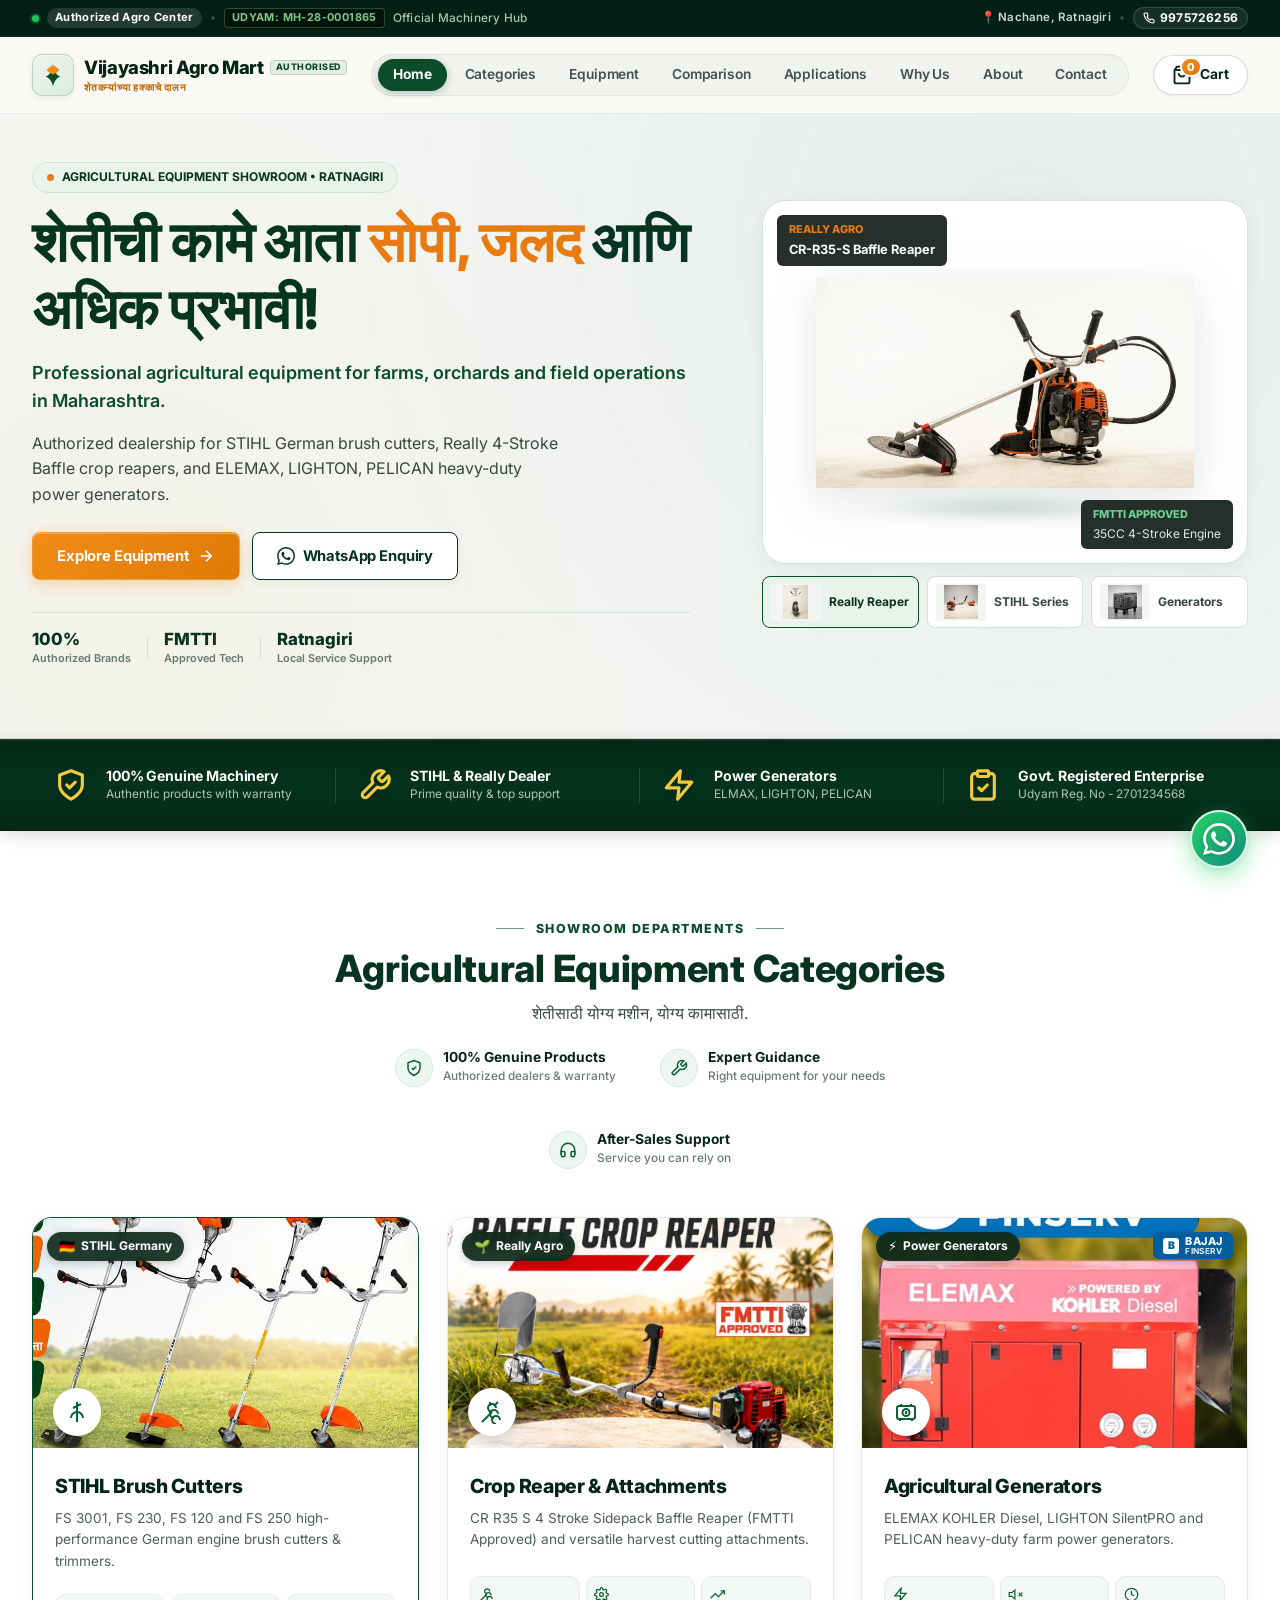
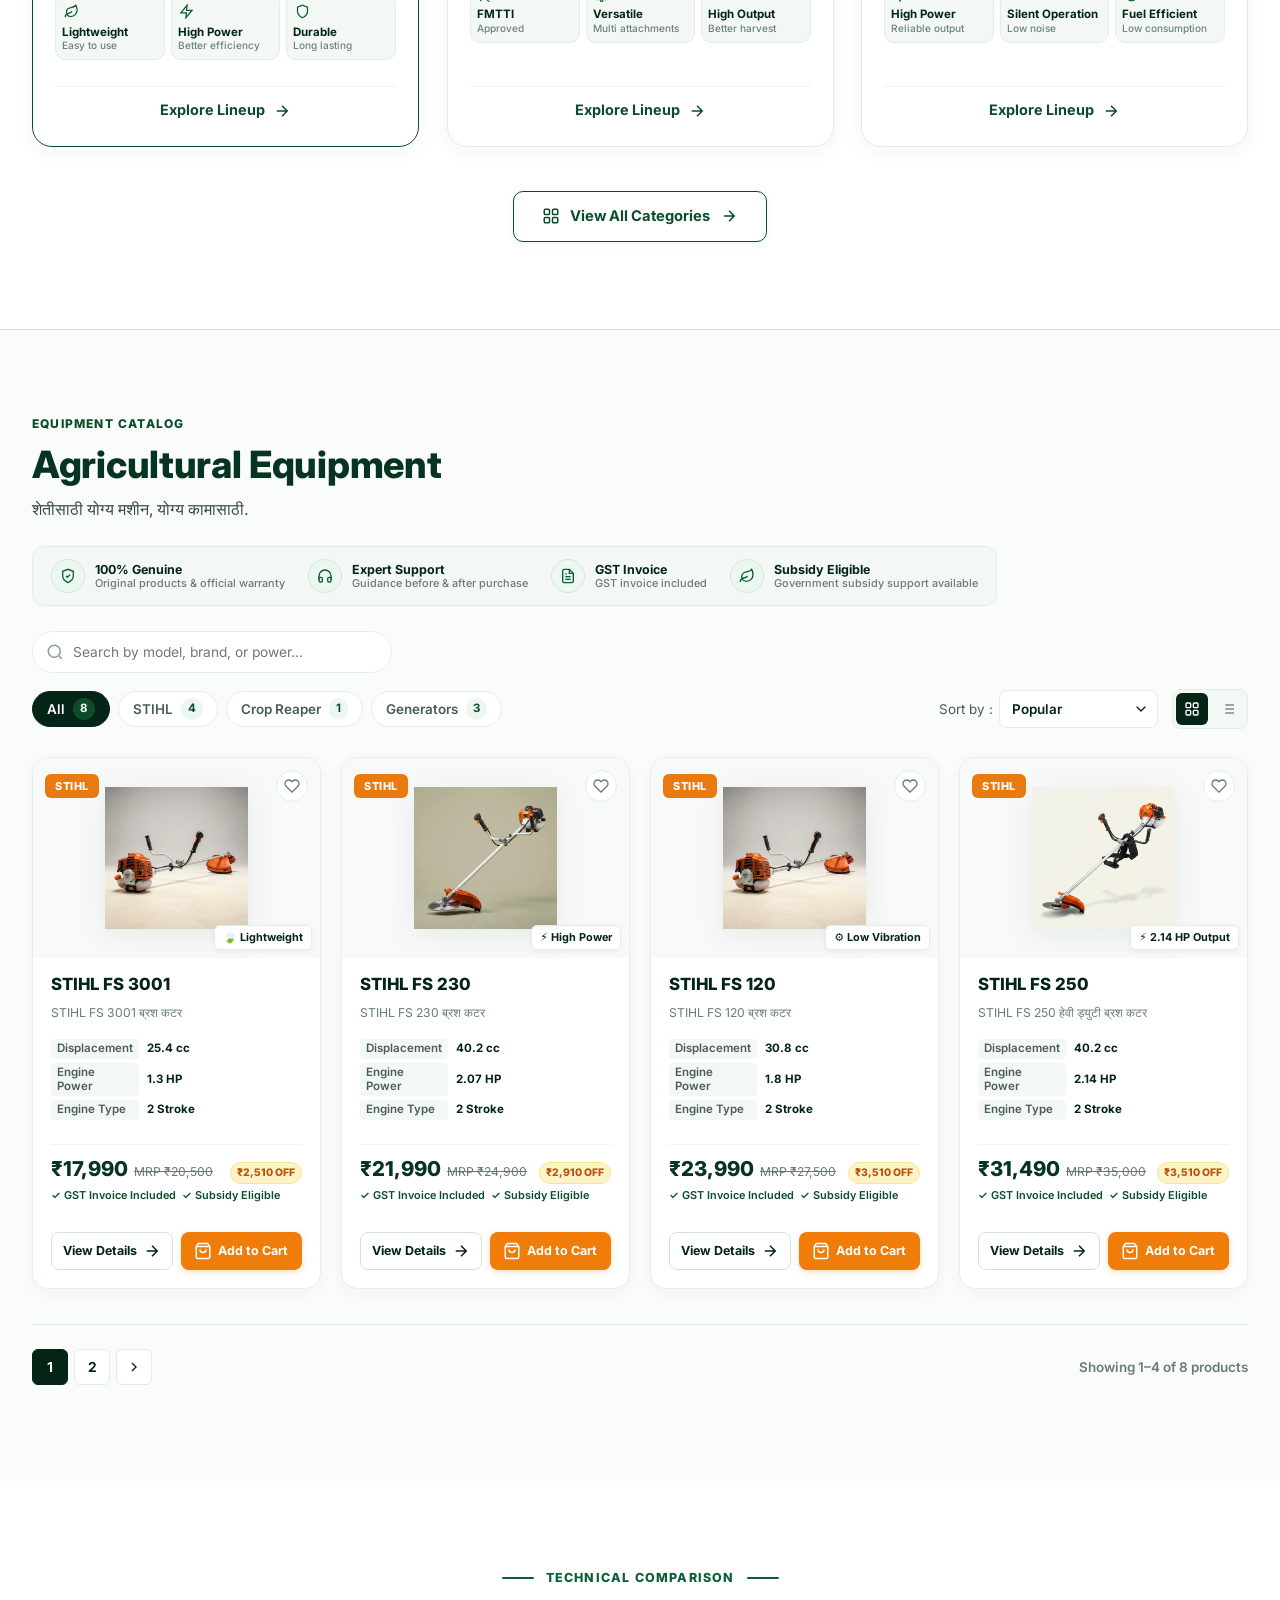
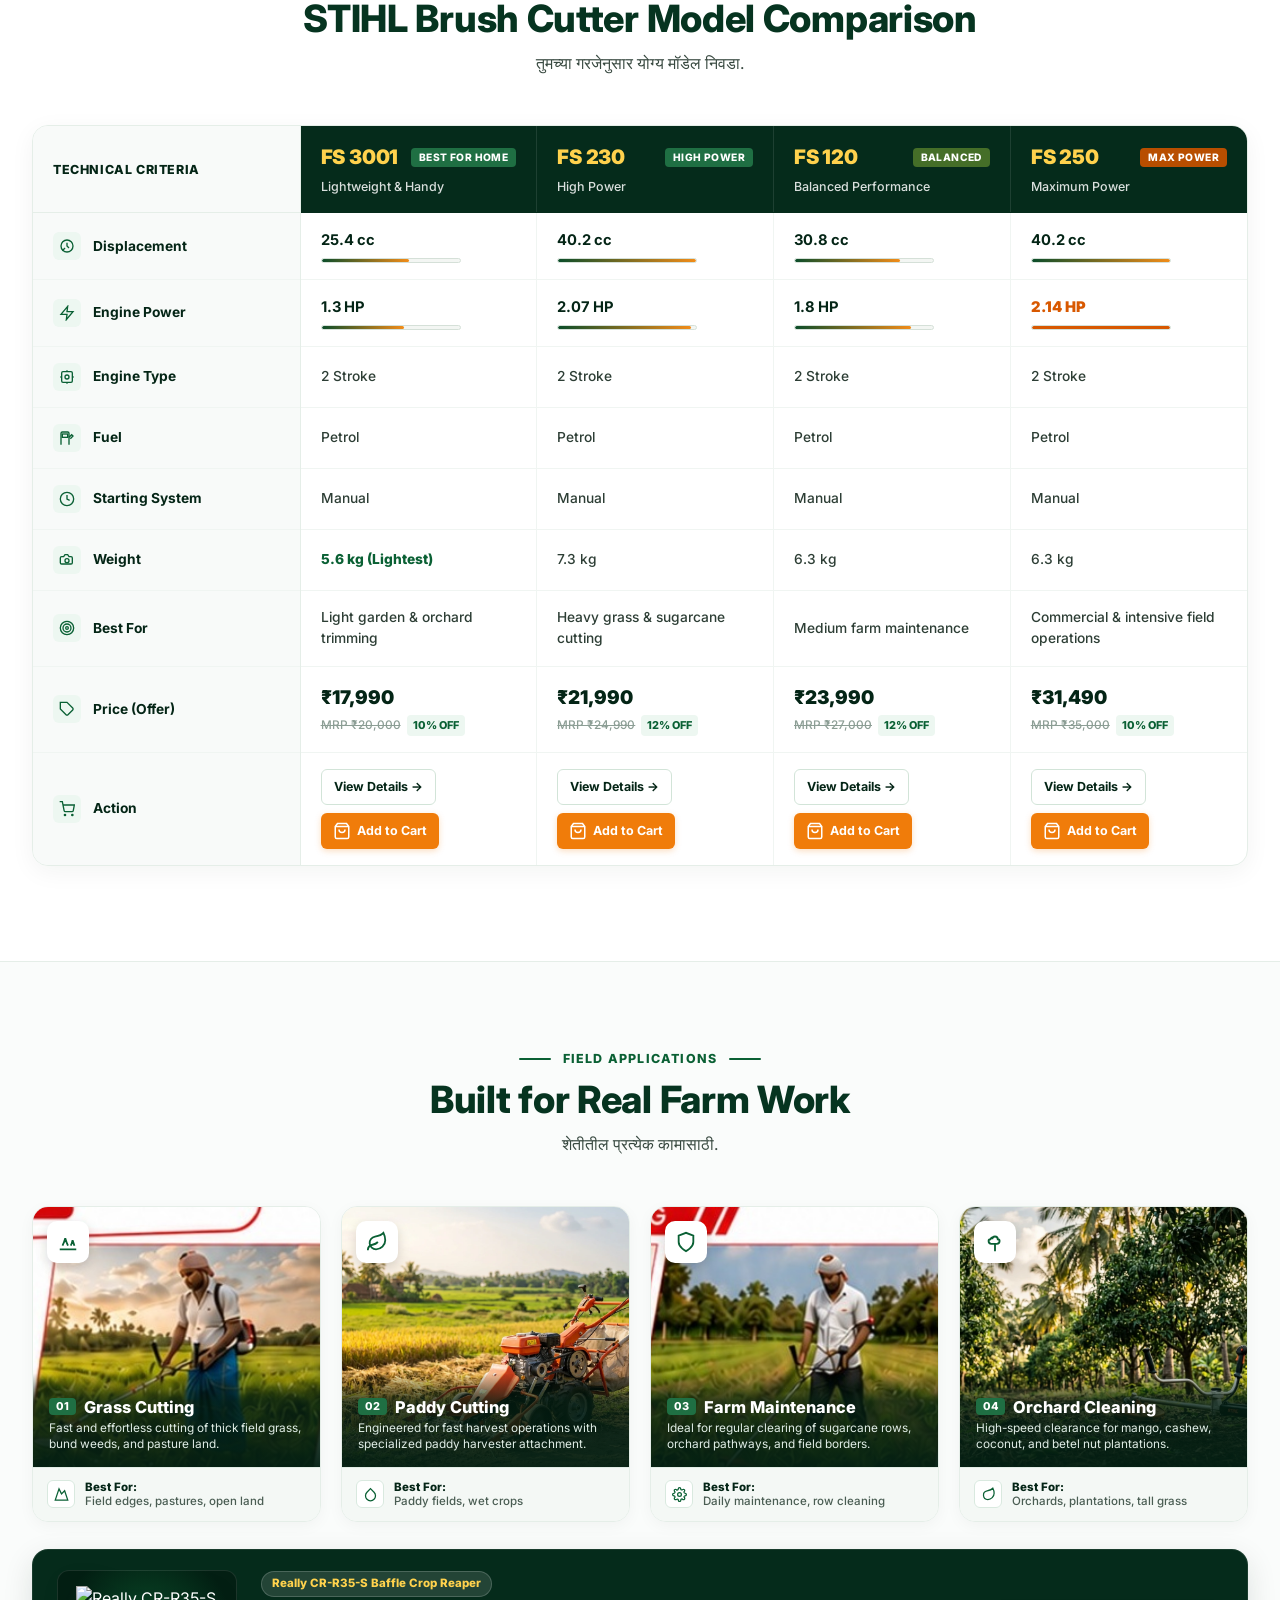
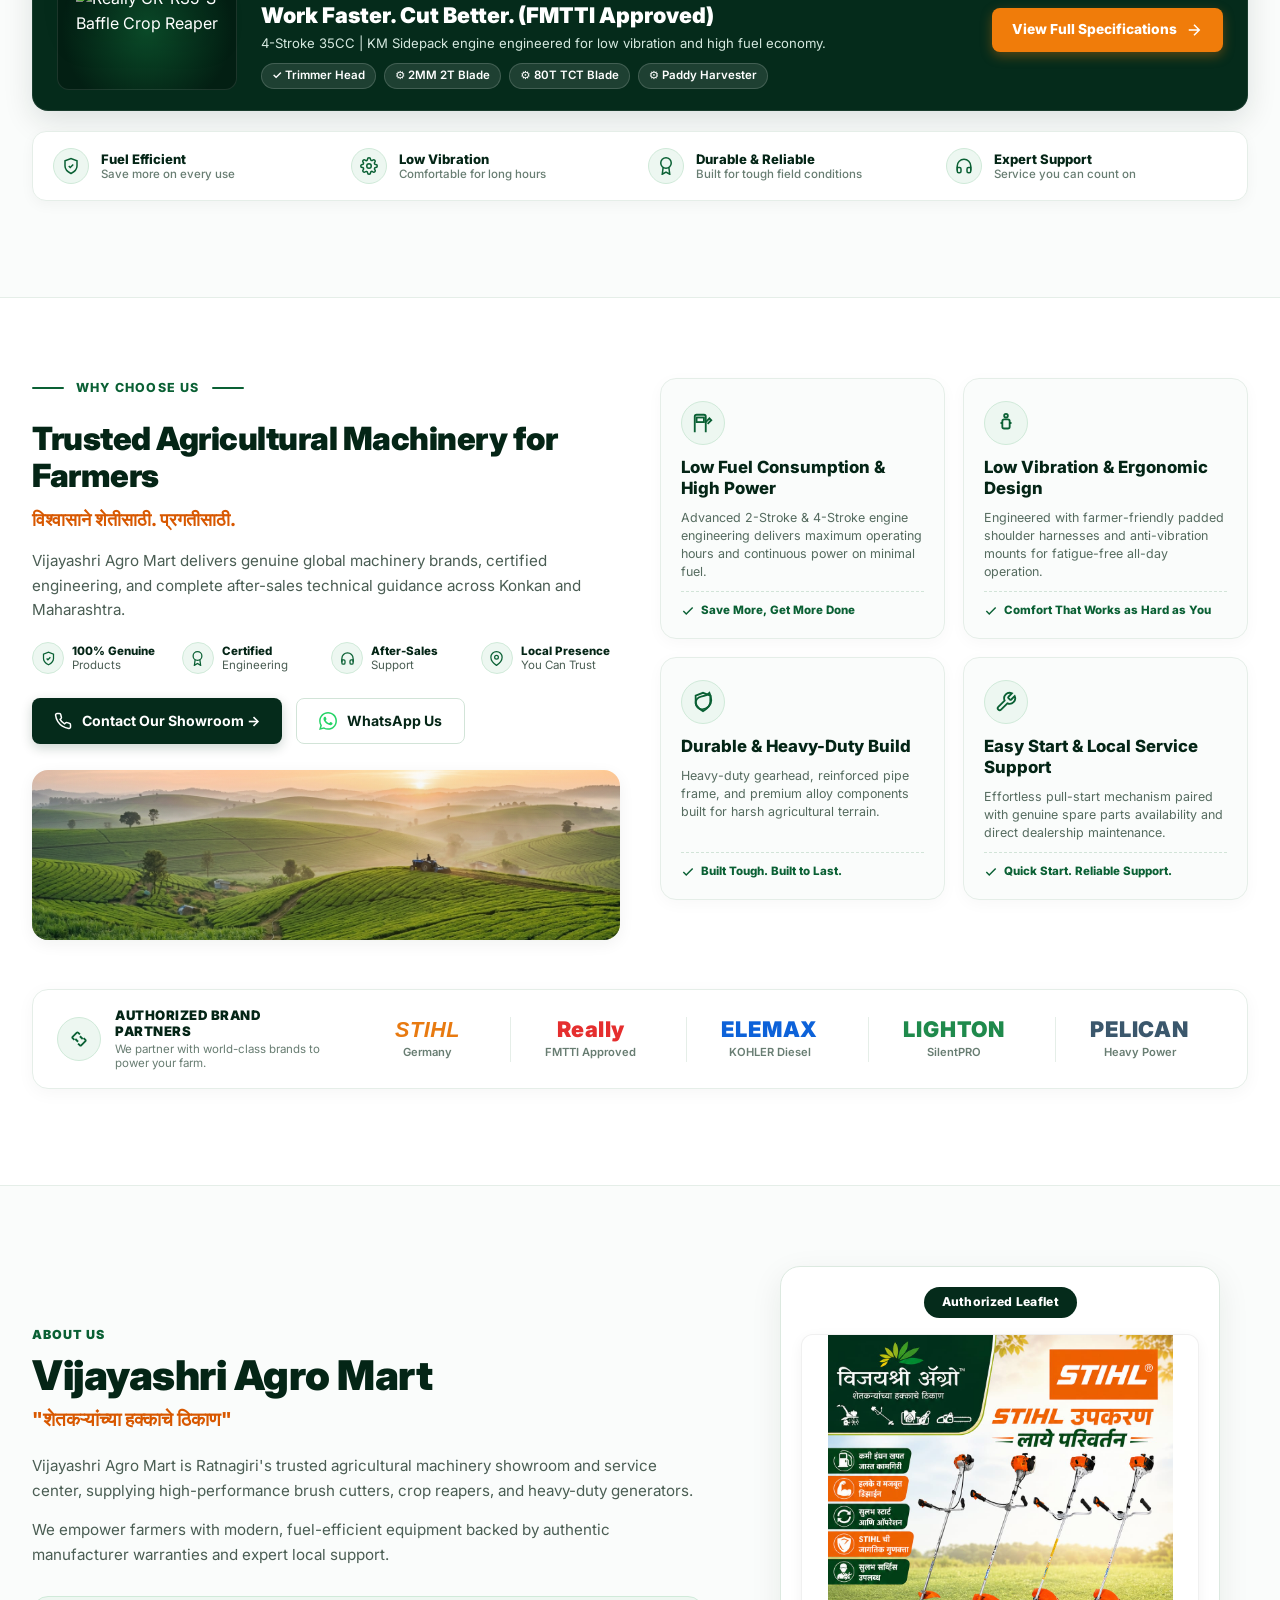
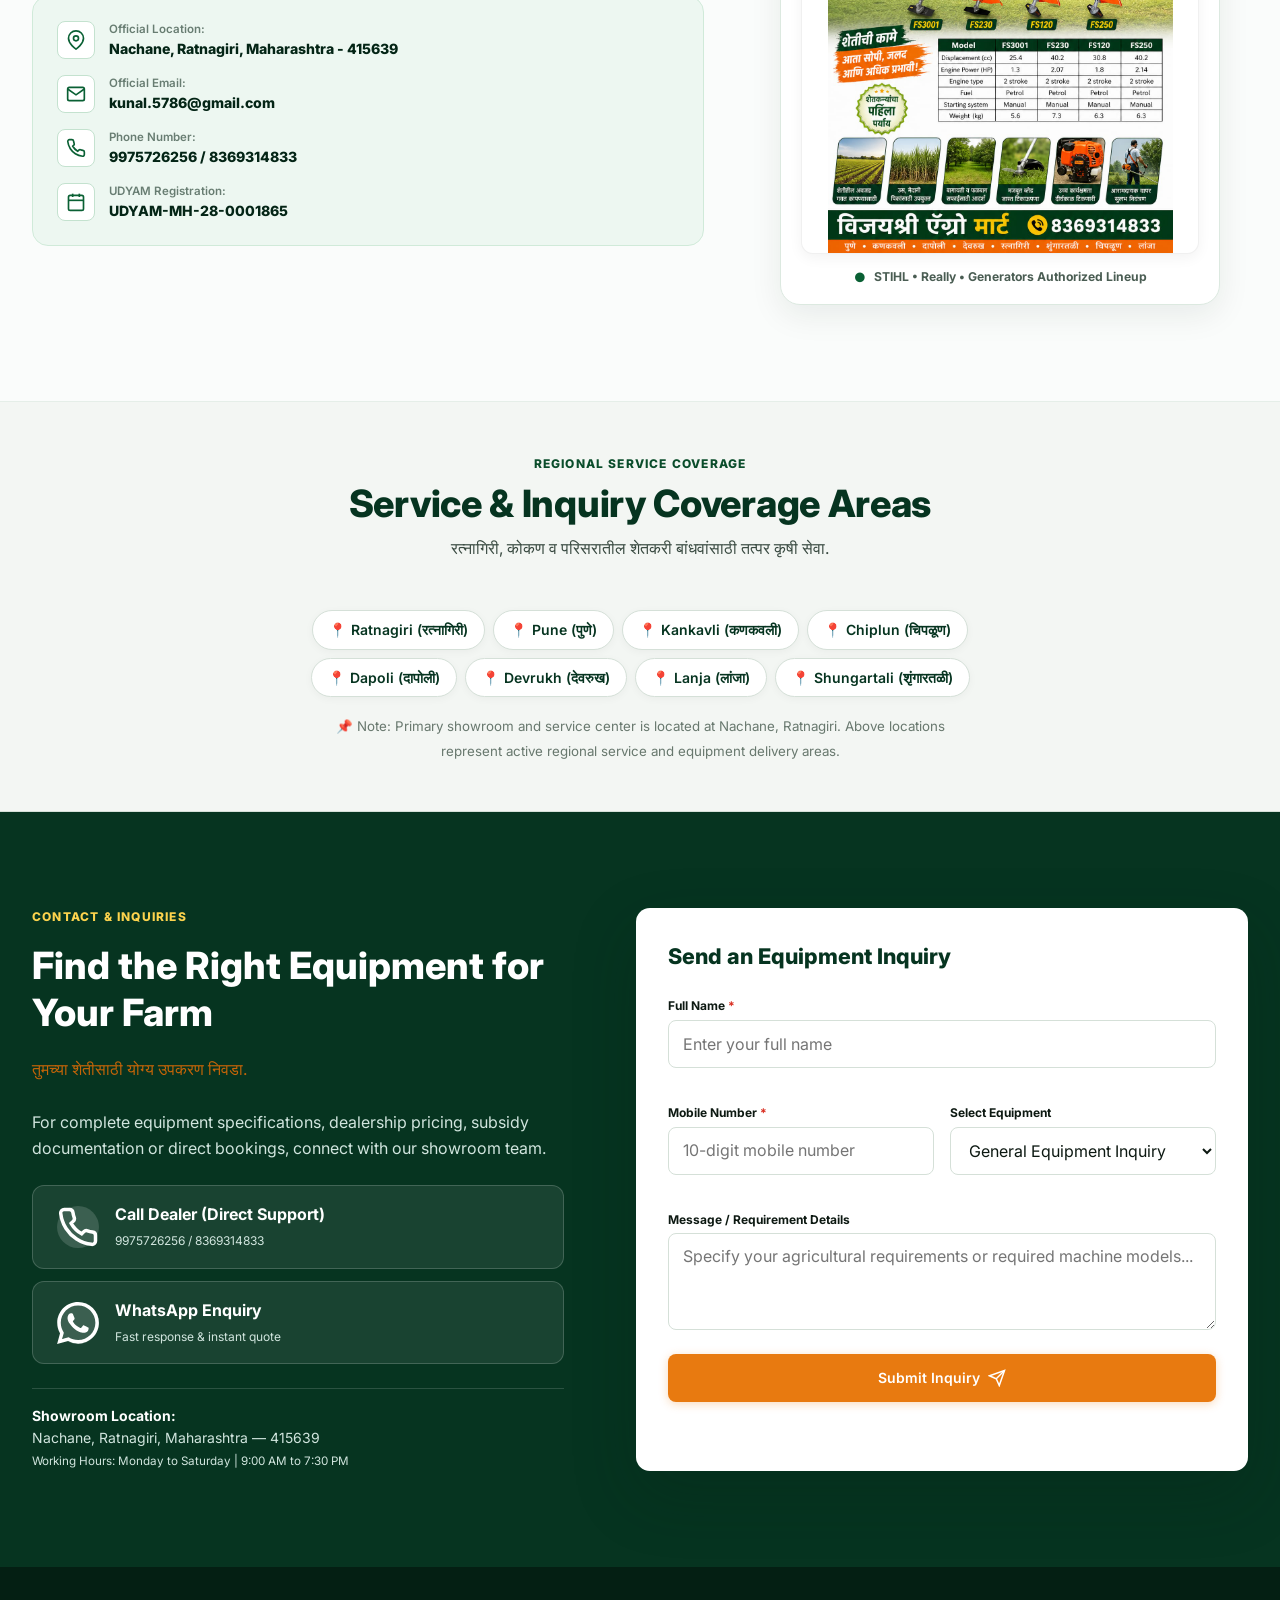
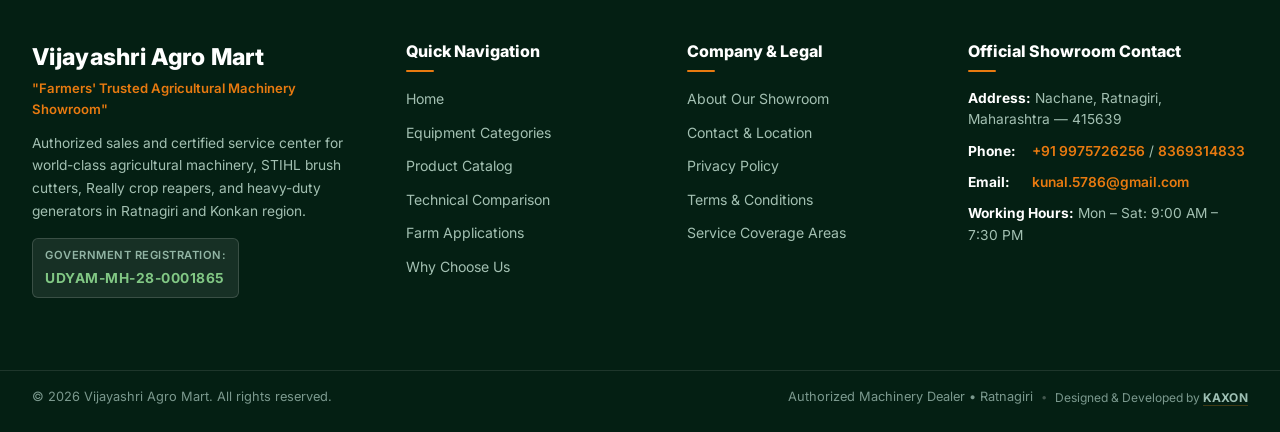
==== index.html @ fd37692f "feat: initial project setup Add core web application files including index.html, style.css, and scri" ====
<!DOCTYPE html>
<html lang="mr">

<head>
  <meta charset="UTF-8">
  <meta name="viewport" content="width=device-width, initial-scale=1.0, viewport-fit=cover">
  <title>Vijayashri Agro Mart | शेतीची दर्जेदार उपकरणे | Agricultural Equipment Showroom</title>
  <meta name="description"
    content="Vijayashri Agro Mart - Premium agricultural equipment, STIHL brush cutters, crop reapers and generators for modern farming in Ratnagiri & Maharashtra.">
  <meta name="keywords"
    content="agricultural equipment, farm equipment, STIHL brush cutter, crop reaper, really reaper, generators, Vijayashri Agro Mart, Ratnagiri agriculture, Nachane">
  <meta name="author" content="Vijayashri Agro Mart">
  <meta name="theme-color" content="#063B25">

  <!-- Open Graph Meta Tags -->
  <meta property="og:title" content="Vijayashri Agro Mart | शेतकऱ्यांच्या हक्काचे ठिकाण">
  <meta property="og:description"
    content="शेती आणि कृषी कामांसाठी दर्जेदार मशीनरी व उपकरणे. STIHL उपकरणे, Really Crop Reaper, Generators.">
  <meta property="og:type" content="website">
  <meta property="og:image" content="assets/images/creative-stihl.jpg">

  <!-- Favicon SVG -->
  <link rel="icon" type="image/svg+xml"
    href="data:image/svg+xml,<svg xmlns='http://www.w3.org/2000/svg' viewBox='0 0 32 32'><path fill='%23063B25' d='M16 2C8.27 2 2 8.27 2 16s6.27 14 14 14 14-6.27 14-14S23.73 2 16 2zm1 22.5h-2V18h2v6.5zm0-8.5h-2V7.5h2V16z'/><path fill='%23F28C18' d='M8 12c4 0 7 3 7 7H8v-7zm16 0c-4 0-7 3-7 7h7v-7z'/></svg>">

  <!-- Google Fonts: Inter & Noto Sans Devanagari -->
  <link rel="preconnect" href="https://fonts.googleapis.com">
  <link rel="preconnect" href="https://fonts.gstatic.com" crossorigin>
  <link
    href="https://fonts.googleapis.com/css2?family=Inter:wght@400;500;600;700;800&family=Noto+Sans+Devanagari:wght@400;500;600;700;800&display=swap"
    rel="stylesheet">

  <!-- Main Stylesheet (Design System v2) -->
  <link rel="stylesheet" href="style.css">
</head>

<body>

  <!-- Top Authority Micro-Bar (Single Sleek Row) -->
  <aside class="top-announcement" aria-label="Official Business Information">
    <div class="container top-announcement-inner">
      <div class="announcement-left">
        <span class="announcement-live-dot" aria-hidden="true"></span>
        <span class="announcement-badge">Authorized Agro Center</span>
        <span class="announcement-sep tablet-up" aria-hidden="true">•</span>
        <span class="udyam-pill tablet-up">UDYAM: MH-28-0001865</span>
        <span class="announcement-text desktop-only">Official Machinery Hub</span>
      </div>
      <div class="announcement-right">
        <span class="location-badge desktop-only">📍 Nachane, Ratnagiri</span>
        <span class="announcement-sep desktop-only" aria-hidden="true">•</span>
        <a href="tel:9975726256" class="top-contact-link" aria-label="Call official business number">
          <svg class="icon-micro" viewBox="0 0 24 24" fill="none" stroke="currentColor" stroke-width="2.2"
            aria-hidden="true">
            <path
              d="M22 16.92v3a2 2 0 0 1-2.18 2 19.79 19.79 0 0 1-8.63-3.07 19.5 19.5 0 0 1-6-6 19.79 19.79 0 0 1-3.07-8.67A2 2 0 0 1 4.11 2h3a2 2 0 0 1 2 1.72 12.84 12.84 0 0 0 .7 2.81 2 2 0 0 1-.45 2.11L8.09 9.91a16 16 0 0 0 6 6l1.27-1.27a2 2 0 0 1 2.11-.45 12.84 12.84 0 0 0 2.81.7A2 2 0 0 1 22 16.92z">
            </path>
          </svg>
          <span class="top-contact-num">9975726256</span>
        </a>
      </div>
    </div>
  </aside>

  <!-- Sticky Enterprise Header -->
  <header class="site-header" id="header">
    <div class="container header-container">
      <!-- Left: Brand Logo -->
      <a href="#hero" class="brand-logo" aria-label="Vijayashri Agro Mart Home">
        <div class="logo-mark">
          <svg viewBox="0 0 36 36" fill="none" class="brand-leaf-icon" aria-hidden="true">
            <path d="M18 34C18 34 19 24 28 20C19 18 18 2 18 2C18 2 17 18 8 20C17 24 18 34 18 34Z" fill="#0B4D2A" />
            <path d="M27 11C23 15 19 17 18 17C17 17 13 15 9 11C13 7 17 5 18 5C19 5 23 7 27 11Z" fill="#F28C18" />
          </svg>
        </div>
        <div class="logo-text">
          <div class="logo-title-row">
            <span class="logo-title">Vijayashri Agro Mart</span>
            <span class="logo-auth-chip desktop-only">AUTHORISED</span>
          </div>
          <span class="logo-subtitle">शेतकऱ्यांच्या हक्काचे दालन</span>
        </div>
      </a>

      <!-- Center: Desktop Navigation (Pill-Segmented Precision Rail) -->
      <nav class="main-nav" id="mainNav" aria-label="Main Navigation">
        <div class="nav-rail-wrapper">
          <ul class="nav-list">
            <li><a href="#hero" class="nav-link active">Home</a></li>
            <li><a href="#categories" class="nav-link">Categories</a></li>
            <li><a href="#products" class="nav-link">Equipment</a></li>
            <li><a href="#comparison" class="nav-link">Comparison</a></li>
            <li><a href="#applications" class="nav-link">Applications</a></li>
            <li><a href="#why-us" class="nav-link">Why Us</a></li>
            <li><a href="#about" class="nav-link">About</a></li>
            <li><a href="#contact" class="nav-link">Contact</a></li>
          </ul>
        </div>
      </nav>

      <!-- Right: Action Cluster (Cart + Mobile Toggle) -->
      <div class="header-actions">
        <!-- Cart Button -->
        <button class="cart-trigger-btn" id="cartTriggerBtn" aria-label="Open Shopping Cart" aria-haspopup="dialog">
          <div class="cart-icon-wrapper">
            <svg class="icon" viewBox="0 0 24 24" fill="none" stroke="currentColor" stroke-width="2.2"
              aria-hidden="true">
              <path d="M6 2L3 6v14a2 2 0 0 0 2 2h14a2 2 0 0 0 2-2V6l-3-4z"></path>
              <line x1="3" y1="6" x2="21" y2="6"></line>
              <path d="M16 10a4 4 0 0 1-8 0"></path>
            </svg>
            <span class="cart-badge" id="cartBadgeCount" aria-live="polite">0</span>
          </div>
          <span class="cart-label">Cart</span>
        </button>

        <!-- Mobile Menu Toggle Button -->
        <button class="mobile-nav-toggle" id="mobileNavToggle" aria-label="Toggle Navigation Menu" aria-expanded="false"
          aria-controls="mainNav">
          <span class="bar"></span>
          <span class="bar"></span>
          <span class="bar"></span>
        </button>
      </div>
    </div>
  </header>

  <main id="mainContent">
    <!-- Hero Section (Strategic Marathi Headline + Professional English UI) -->
    <section class="hero-section" id="hero">
      <div class="hero-bg-contours" aria-hidden="true"></div>
      <div class="container hero-container">
        <!-- Left: Editorial Content -->
        <div class="hero-content">
          <div class="hero-authority-badge">
            <span class="authority-dot" aria-hidden="true"></span>
            <span>AGRICULTURAL EQUIPMENT SHOWROOM • RATNAGIRI</span>
          </div>

          <h1 class="hero-title">
            शेतीची कामे आता <span class="hero-highlight">सोपी, जलद</span> आणि अधिक प्रभावी!
          </h1>

          <p class="hero-lead">
            Professional agricultural equipment for farms, orchards and field operations in Maharashtra.
          </p>

          <p class="hero-description">
            Authorized dealership for STIHL German brush cutters, Really 4-Stroke Baffle crop reapers, and ELEMAX,
            LIGHTON, PELICAN heavy-duty power generators.
          </p>

          <!-- CTAs -->
          <div class="hero-cta-group">
            <a href="#products" class="btn btn-primary btn-hero-primary">
              <span>Explore Equipment</span>
              <svg class="icon-sm" viewBox="0 0 24 24" fill="none" stroke="currentColor" stroke-width="2"
                aria-hidden="true">
                <line x1="5" y1="12" x2="19" y2="12"></line>
                <polyline points="12 5 19 12 12 19"></polyline>
              </svg>
            </a>
            <a href="https://wa.me/919975726256?text=Hello%20Vijayashri%20Agro%20Mart,%20I%20would%20like%20to%20inquire%20about%20your%20agricultural%20machinery."
              target="_blank" rel="noopener noreferrer" class="btn btn-secondary-hero btn-hero-secondary">
              <svg class="icon-sm icon-wa" viewBox="0 0 24 24" fill="currentColor" aria-hidden="true">
                <path
                  d="M.057 24l1.687-6.163c-1.041-1.804-1.588-3.849-1.587-5.946.003-6.556 5.338-11.891 11.893-11.891 3.181.001 6.167 1.24 8.413 3.488 2.245 2.248 3.481 5.236 3.48 8.414-.003 6.557-5.338 11.892-11.893 11.892-1.99-.001-3.951-.5-5.688-1.448l-6.305 1.654zm6.597-3.807c1.676.995 3.276 1.591 5.392 1.592 5.448 0 9.886-4.434 9.889-9.885.002-5.462-4.415-9.89-9.881-9.892-5.452 0-9.887 4.434-9.889 9.884-.001 2.225.651 3.891 1.746 5.634l-.999 3.648 3.742-.981zm11.387-5.464c-.074-.124-.272-.198-.57-.347-.297-.149-1.758-.868-2.031-.967-.272-.099-.47-.149-.669.149-.198.297-.768.967-.941 1.165-.173.198-.347.223-.644.074-.297-.149-1.255-.462-2.39-1.475-.883-.788-1.48-1.761-1.653-2.059-.173-.297-.018-.458.13-.606.134-.133.297-.347.446-.521.151-.172.2-.296.3-.495.099-.198.05-.372-.025-.521-.075-.148-.669-1.611-.916-2.206-.242-.579-.487-.501-.669-.51l-.57-.01c-.198 0-.52.074-.792.372s-1.04 1.016-1.04 2.479 1.065 2.876 1.213 3.074c.149.198 2.095 3.2 5.076 4.487.709.306 1.263.489 1.694.626.712.226 1.36.194 1.872.118.571-.085 1.758-.719 2.006-1.413.248-.695.248-1.29.173-1.414z" />
              </svg>
              <span>WhatsApp Enquiry</span>
            </a>
          </div>

          <!-- Subtle Trust Metrics Line -->
          <div class="hero-trust-metrics">
            <div class="metric-item">
              <span class="metric-val">100%</span>
              <span class="metric-lbl">Authorized Brands</span>
            </div>
            <div class="metric-sep" aria-hidden="true"></div>
            <div class="metric-item">
              <span class="metric-val">FMTTI</span>
              <span class="metric-lbl">Approved Tech</span>
            </div>
            <div class="metric-sep" aria-hidden="true"></div>
            <div class="metric-item">
              <span class="metric-val">Ratnagiri</span>
              <span class="metric-lbl">Local Service Support</span>
            </div>
          </div>
        </div>

        <!-- Right: Premium Floating Product Showcase -->
        <div class="hero-showcase-wrap">
          <div class="hero-showcase-stage">
            <div class="stage-grounding-shadow" aria-hidden="true"></div>
            <picture id="heroShowcasePicture">
              <source media="(max-width: 767px)" srcset="assets/generated-products/really-cr-r35-s-hero-mobile.webp">
              <source media="(min-width: 768px)" srcset="assets/generated-products/really-cr-r35-s-hero-desktop.webp">
              <img src="assets/generated-products/really-cr-r35-s-hero-desktop.webp"
                alt="Really CR-R35-S Baffle Crop Reaper 4-Stroke" class="hero-showcase-img" id="heroShowcaseImg"
                width="600" height="450" loading="eager">
            </picture>

            <div class="showcase-floating-tag tag-top">
              <span class="tag-brand-pill">Really Agro</span>
              <span class="tag-model-txt" id="heroModelName">CR-R35-S Baffle Reaper</span>
            </div>

            <div class="showcase-floating-tag tag-bottom">
              <span class="tag-spec-pill">FMTTI APPROVED</span>
              <span class="tag-spec-txt" id="heroModelSpec">35CC 4-Stroke Engine</span>
            </div>
          </div>

          <!-- Sleek Thumbnail Switcher -->
          <div class="hero-nav-strip" role="tablist" aria-label="Hero Equipment Switcher">
            <button class="hero-nav-thumb active" data-img="assets/generated-products/really-cr-r35-s-hero-desktop.webp"
              data-name="CR-R35-S Baffle Reaper" data-brand="Really Agro" data-spec="35CC 4-Stroke Engine" role="tab"
              aria-selected="true" aria-label="Show Really Crop Reaper">
              <img src="assets/generated-products/really-cr-r35-s-card.webp" alt="Really Crop Reaper" width="64"
                height="48">
              <span>Really Reaper</span>
            </button>
            <button class="hero-nav-thumb" data-img="assets/generated-products/stihl-fs3001-hero-desktop.webp"
              data-name="STIHL FS Series" data-brand="STIHL Germany" data-spec="FS 3001 • 230 • 120 • 250" role="tab"
              aria-selected="false" aria-label="Show STIHL Brush Cutter Lineup">
              <img src="assets/generated-products/stihl-fs3001-card.webp" alt="STIHL Lineup" width="64" height="48">
              <span>STIHL Series</span>
            </button>
            <button class="hero-nav-thumb" data-img="assets/generated-products/elemax-generator-detail.webp"
              data-name="KOHLER Generators" data-brand="ELEMAX • LIGHTON" data-spec="Silent & Heavy Duty" role="tab"
              aria-selected="false" aria-label="Show Generators">
              <img src="assets/generated-products/elemax-generator-card.webp" alt="ELEMAX Generator" width="64"
                height="48">
              <span>Generators</span>
            </button>
          </div>
        </div>
      </div>
    </section>

    <!-- Compact Authority Reassurance Strip (Deep Forest Trust Bar) -->
    <section class="authority-strip-section" aria-label="Core Business Value">
      <div class="container">
        <div class="authority-strip-grid">
          <!-- Item 1: 100% Genuine Machinery -->
          <div class="authority-item reveal-on-scroll delay-1">
            <div class="authority-icon" aria-hidden="true">
              <svg class="authority-icon-svg" viewBox="0 0 24 24" fill="none" stroke="currentColor" stroke-width="2.2" stroke-linecap="round" stroke-linejoin="round">
                <path d="M12 22s8-4 8-10V5l-8-3-8 3v7c0 6 8 10 8 10z" />
                <path d="m9 12 2 2 4-4" />
              </svg>
            </div>
            <div class="authority-text">
              <strong>100% Genuine Machinery</strong>
              <span>Authentic products with warranty</span>
            </div>
          </div>

          <!-- Item 2: STIHL & Really Dealer -->
          <div class="authority-item reveal-on-scroll delay-2">
            <div class="authority-icon" aria-hidden="true">
              <svg class="authority-icon-svg" viewBox="0 0 24 24" fill="none" stroke="currentColor" stroke-width="2.2" stroke-linecap="round" stroke-linejoin="round">
                <path d="M14.7 6.3a1 1 0 0 0 0 1.4l1.6 1.6a1 1 0 0 0 1.4 0l3.77-3.77a6 6 0 0 1-7.94 7.94l-6.91 6.91a2.12 2.12 0 0 1-3-3l6.91-6.91a6 6 0 0 1 7.94-7.94l-3.76 3.76z" />
              </svg>
            </div>
            <div class="authority-text">
              <strong>STIHL & Really Dealer</strong>
              <span>Prime quality & top support</span>
            </div>
          </div>

          <!-- Item 3: Power Generators -->
          <div class="authority-item reveal-on-scroll delay-3">
            <div class="authority-icon" aria-hidden="true">
              <svg class="authority-icon-svg" viewBox="0 0 24 24" fill="none" stroke="currentColor" stroke-width="2.2" stroke-linecap="round" stroke-linejoin="round">
                <polygon points="13 2 3 14 12 14 11 22 21 10 12 10 13 2" />
              </svg>
            </div>
            <div class="authority-text">
              <strong>Power Generators</strong>
              <span>ELMAX, LIGHTON, PELICAN</span>
            </div>
          </div>

          <!-- Item 4: Govt. Registered Enterprise -->
          <div class="authority-item reveal-on-scroll delay-4">
            <div class="authority-icon" aria-hidden="true">
              <svg class="authority-icon-svg" viewBox="0 0 24 24" fill="none" stroke="currentColor" stroke-width="2.2" stroke-linecap="round" stroke-linejoin="round">
                <path d="M16 4h2a2 2 0 0 1 2 2v14a2 2 0 0 1-2 2H6a2 2 0 0 1-2-2V6a2 2 0 0 1 2-2h2" />
                <rect x="8" y="2" width="8" height="4" rx="1" ry="1" />
                <path d="m9 14 2 2 4-4" />
              </svg>
            </div>
            <div class="authority-text">
              <strong>Govt. Registered Enterprise</strong>
              <span>Udyam Reg. No - 2701234568</span>
            </div>
          </div>
        </div>
      </div>
    </section>

    <!-- Showroom Department Categories (Pixel-Perfect 3 Editorial Panels) -->
    <section class="categories-section" id="categories">
      <div class="container">
        <!-- Section Header with Flanked Lines & Micro Trust Strip -->
        <div class="section-header text-center reveal-on-scroll">
          <div class="dept-section-eyebrow">
            <span class="eyebrow-line" aria-hidden="true"></span>
            <span class="eyebrow-text">SHOWROOM DEPARTMENTS</span>
            <span class="eyebrow-line" aria-hidden="true"></span>
          </div>
          <h2 class="section-title">Agricultural Equipment Categories</h2>
          <p class="section-subtitle">शेतीसाठी योग्य मशीन, योग्य कामासाठी.</p>

          <!-- Header Micro Value-Props Reassurance Strip -->
          <div class="dept-header-trust-bar">
            <div class="dept-header-trust-item">
              <div class="dept-trust-icon" aria-hidden="true">
                <svg viewBox="0 0 24 24" fill="none" stroke="currentColor" stroke-width="2">
                  <path d="M12 22s8-4 8-10V5l-8-3-8 3v7c0 6 8 10 8 10z" />
                  <path d="m9 12 2 2 4-4" />
                </svg>
              </div>
              <div class="dept-trust-text">
                <strong>100% Genuine Products</strong>
                <span>Authorized dealers & warranty</span>
              </div>
            </div>

            <div class="dept-header-trust-item">
              <div class="dept-trust-icon" aria-hidden="true">
                <svg viewBox="0 0 24 24" fill="none" stroke="currentColor" stroke-width="2">
                  <path
                    d="M14.7 6.3a1 1 0 0 0 0 1.4l1.6 1.6a1 1 0 0 0 1.4 0l3.77-3.77a6 6 0 0 1-7.94 7.94l-6.91 6.91a2.12 2.12 0 0 1-3-3l6.91-6.91a6 6 0 0 1 7.94-7.94l-3.76 3.76z" />
                </svg>
              </div>
              <div class="dept-trust-text">
                <strong>Expert Guidance</strong>
                <span>Right equipment for your needs</span>
              </div>
            </div>

            <div class="dept-header-trust-item">
              <div class="dept-trust-icon" aria-hidden="true">
                <svg viewBox="0 0 24 24" fill="none" stroke="currentColor" stroke-width="2">
                  <path d="M3 18v-6a9 9 0 0 1 18 0v6" />
                  <path
                    d="M21 19a2 2 0 0 1-2 2h-1a2 2 0 0 1-2-2v-3a2 2 0 0 1 2-2h3zM3 19a2 2 0 0 0 2 2h1a2 2 0 0 0 2-2v-3a2 2 0 0 0-2-2H3z" />
                </svg>
              </div>
              <div class="dept-trust-text">
                <strong>After-Sales Support</strong>
                <span>Service you can rely on</span>
              </div>
            </div>
          </div>
        </div>

        <div class="category-panels-grid">
          <!-- Department 1: STIHL Brush Cutters -->
          <div class="dept-panel-card dept-card-featured reveal-on-scroll delay-1" data-filter="stihl" role="button"
            tabindex="0" aria-label="View STIHL Equipment">
            <div class="dept-img-box">
              <img src="assets/images/stihl-all-lineup.jpg" alt="STIHL Equipment Lineup" width="480" height="300"
                loading="lazy">
              <div class="dept-brand-pill">
                <span class="flag-icon" aria-hidden="true">🇩🇪</span>
                <span>STIHL Germany</span>
              </div>
              <div class="dept-emblem-badge" aria-hidden="true">
                <svg class="dept-emblem-svg" viewBox="0 0 24 24" fill="none" stroke="currentColor" stroke-width="2">
                  <path d="M12 2v20M6 18c0-3.3 2.7-6 6-6s6 2.7 6 6M8 8l8-4" />
                </svg>
              </div>
            </div>
            <div class="dept-body">
              <h3 class="dept-title">STIHL Brush Cutters</h3>
              <p class="dept-desc">FS 3001, FS 230, FS 120 and FS 250 high-performance German engine brush cutters &
                trimmers.</p>

              <!-- Feature Tags Matrix -->
              <div class="dept-spec-pills-row">
                <div class="dept-spec-pill">
                  <span class="pill-icon" aria-hidden="true">
                    <svg viewBox="0 0 24 24" fill="none" stroke="currentColor" stroke-width="2"><path d="M11 20A7 7 0 0 1 9.8 6.1C15.5 5 17 4.48 19 2c1 2 2 4.18 2 8 0 5.5-4.78 10-10 10Z"/><path d="M2 21c0-3 1.85-5.36 5.08-6C9.5 14.52 12 13 13 12"/></svg>
                  </span>
                  <div class="pill-text">
                    <strong>Lightweight</strong>
                    <small>Easy to use</small>
                  </div>
                </div>
                <div class="dept-spec-pill">
                  <span class="pill-icon" aria-hidden="true">
                    <svg viewBox="0 0 24 24" fill="none" stroke="currentColor" stroke-width="2"><polygon points="13 2 3 14 12 14 11 22 21 10 12 10 13 2"/></svg>
                  </span>
                  <div class="pill-text">
                    <strong>High Power</strong>
                    <small>Better efficiency</small>
                  </div>
                </div>
                <div class="dept-spec-pill">
                  <span class="pill-icon" aria-hidden="true">
                    <svg viewBox="0 0 24 24" fill="none" stroke="currentColor" stroke-width="2"><path d="M12 22s8-4 8-10V5l-8-3-8 3v7c0 6 8 10 8 10z"/></svg>
                  </span>
                  <div class="pill-text">
                    <strong>Durable</strong>
                    <small>Long lasting</small>
                  </div>
                </div>
              </div>

              <div class="dept-action-link">
                <span>Explore Lineup</span>
                <svg class="icon-sm" viewBox="0 0 24 24" fill="none" stroke="currentColor" stroke-width="2"
                  aria-hidden="true">
                  <path d="M5 12h14M12 5l7 7-7 7" />
                </svg>
              </div>
            </div>
          </div>

          <!-- Department 2: Really Crop Reaper -->
          <div class="dept-panel-card reveal-on-scroll delay-2" data-filter="crop-reaper" role="button" tabindex="0"
            aria-label="View Crop Reaper">
            <div class="dept-img-box">
              <img src="assets/images/really-cr-r35-s.jpg" alt="Really Crop Reaper" width="480" height="300"
                loading="lazy">
              <div class="dept-brand-pill">
                <span class="leaf-icon" aria-hidden="true">🌱</span>
                <span>Really Agro</span>
              </div>
              <div class="dept-emblem-badge" aria-hidden="true">
                <svg class="dept-emblem-svg" viewBox="0 0 24 24" fill="none" stroke="currentColor" stroke-width="2">
                  <path d="m2 22 10-10" />
                  <path d="M16 8a4 4 0 0 0-4-4 4 4 0 0 0-4 4c0 2 2 4 4 4" />
                  <path d="M18 14a4 4 0 0 0-4-4 4 4 0 0 0-4 4c0 2 2 4 4 4" />
                  <path d="M20 20a4 4 0 0 0-4-4 4 4 0 0 0-4 4c0 2 2 4 4 4" />
                  <path d="M10 2v4" />
                  <path d="M14 6l4-4" />
                </svg>
              </div>
            </div>
            <div class="dept-body">
              <h3 class="dept-title">Crop Reaper & Attachments</h3>
              <p class="dept-desc">CR R35 S 4 Stroke Sidepack Baffle Reaper (FMTTI Approved) and versatile harvest
                cutting attachments.</p>

              <!-- Feature Tags Matrix -->
              <div class="dept-spec-pills-row">
                <div class="dept-spec-pill">
                  <span class="pill-icon" aria-hidden="true">
                    <svg viewBox="0 0 24 24" fill="none" stroke="currentColor" stroke-width="2"><path d="M2 22 12 12"/><path d="M17 7A4 4 0 0 0 9 7c0 2 2 4 4 4"/><path d="M19 13a4 4 0 0 0-8 0c0 2 2 4 4 4"/><path d="M21 19a4 4 0 0 0-8 0c0 2 2 4 4 4"/></svg>
                  </span>
                  <div class="pill-text">
                    <strong>FMTTI</strong>
                    <small>Approved</small>
                  </div>
                </div>
                <div class="dept-spec-pill">
                  <span class="pill-icon" aria-hidden="true">
                    <svg viewBox="0 0 24 24" fill="none" stroke="currentColor" stroke-width="2"><circle cx="12" cy="12" r="3"/><path d="M19.4 15a1.65 1.65 0 0 0 .33 1.82l.06.06a2 2 0 0 1 0 2.83 2 2 0 0 1-2.83 0l-.06-.06a1.65 1.65 0 0 0-1.82-.33 1.65 1.65 0 0 0-1 1.51V21a2 2 0 0 1-2 2 2 2 0 0 1-2-2v-.09A1.65 1.65 0 0 0 9 19.4a1.65 1.65 0 0 0-1.82.33l-.06.06a2 2 0 0 1-2.83 0 2 2 0 0 1 0-2.83l.06-.06a1.65 1.65 0 0 0 .33-1.82 1.65 1.65 0 0 0-1.51-1H3a2 2 0 0 1-2-2 2 2 0 0 1 2-2h.09A1.65 1.65 0 0 0 4.6 9a1.65 1.65 0 0 0-.33-1.82l-.06-.06a2 2 0 0 1 0-2.83 2 2 0 0 1 2.83 0l.06.06a1.65 1.65 0 0 0 1.82.33H9a1.65 1.65 0 0 0 1-1.51V3a2 2 0 0 1 2-2 2 2 0 0 1 2 2v.09a1.65 1.65 0 0 0 1 1.51 1.65 1.65 0 0 0 1.82-.33l.06-.06a2 2 0 0 1 2.83 0 2 2 0 0 1 0 2.83l-.06.06a1.65 1.65 0 0 0-.33 1.82V9a1.65 1.65 0 0 0 1.51 1H21a2 2 0 0 1 2 2 2 2 0 0 1-2 2h-.09a1.65 1.65 0 0 0-1.51 1z"/></svg>
                  </span>
                  <div class="pill-text">
                    <strong>Versatile</strong>
                    <small>Multi attachments</small>
                  </div>
                </div>
                <div class="dept-spec-pill">
                  <span class="pill-icon" aria-hidden="true">
                    <svg viewBox="0 0 24 24" fill="none" stroke="currentColor" stroke-width="2"><polyline points="23 6 13.5 15.5 8.5 10.5 1 18"/><polyline points="17 6 23 6 23 12"/></svg>
                  </span>
                  <div class="pill-text">
                    <strong>High Output</strong>
                    <small>Better harvest</small>
                  </div>
                </div>
              </div>

              <div class="dept-action-link">
                <span>Explore Lineup</span>
                <svg class="icon-sm" viewBox="0 0 24 24" fill="none" stroke="currentColor" stroke-width="2"
                  aria-hidden="true">
                  <path d="M5 12h14M12 5l7 7-7 7" />
                </svg>
              </div>
            </div>
          </div>

          <!-- Department 3: Power Generators -->
          <div class="dept-panel-card reveal-on-scroll delay-3" data-filter="generators" role="button" tabindex="0"
            aria-label="View Generators">
            <div class="dept-img-box">
              <img src="assets/images/elemax-generator.jpg" alt="Generators Series" width="480" height="300"
                loading="lazy">
              <div class="dept-brand-pill">
                <span class="bolt-icon" aria-hidden="true">⚡</span>
                <span>Power Generators</span>
              </div>
              <div class="dept-finance-pill" aria-label="Bajaj Finserv Available">
                <div class="bajaj-mark" aria-hidden="true">B</div>
                <div class="bajaj-text">
                  <strong>BAJAJ</strong>
                  <span>FINSERV</span>
                </div>
              </div>
              <div class="dept-emblem-badge" aria-hidden="true">
                <svg class="dept-emblem-svg" viewBox="0 0 24 24" fill="none" stroke="currentColor" stroke-width="2">
                  <rect x="3" y="6" width="18" height="13" rx="2" />
                  <circle cx="12" cy="12.5" r="3.5" />
                  <path d="M7 6V4M17 6V4M6 19v2M18 19v2M12 11v3" />
                </svg>
              </div>
            </div>
            <div class="dept-body">
              <h3 class="dept-title">Agricultural Generators</h3>
              <p class="dept-desc">ELEMAX KOHLER Diesel, LIGHTON SilentPRO and PELICAN heavy-duty farm power generators.
              </p>

              <!-- Feature Tags Matrix -->
              <div class="dept-spec-pills-row">
                <div class="dept-spec-pill">
                  <span class="pill-icon" aria-hidden="true">
                    <svg viewBox="0 0 24 24" fill="none" stroke="currentColor" stroke-width="2"><polygon points="13 2 3 14 12 14 11 22 21 10 12 10 13 2"/></svg>
                  </span>
                  <div class="pill-text">
                    <strong>High Power</strong>
                    <small>Reliable output</small>
                  </div>
                </div>
                <div class="dept-spec-pill">
                  <span class="pill-icon" aria-hidden="true">
                    <svg viewBox="0 0 24 24" fill="none" stroke="currentColor" stroke-width="2"><polygon points="11 5 6 9 2 9 2 15 6 15 11 19 11 5"/><path d="M23 9l-6 6M17 9l6 6"/></svg>
                  </span>
                  <div class="pill-text">
                    <strong>Silent Operation</strong>
                    <small>Low noise</small>
                  </div>
                </div>
                <div class="dept-spec-pill">
                  <span class="pill-icon" aria-hidden="true">
                    <svg viewBox="0 0 24 24" fill="none" stroke="currentColor" stroke-width="2"><circle cx="12" cy="12" r="10"/><polyline points="12 6 12 12 16 14"/></svg>
                  </span>
                  <div class="pill-text">
                    <strong>Fuel Efficient</strong>
                    <small>Low consumption</small>
                  </div>
                </div>
              </div>

              <div class="dept-action-link">
                <span>Explore Lineup</span>
                <svg class="icon-sm" viewBox="0 0 24 24" fill="none" stroke="currentColor" stroke-width="2"
                  aria-hidden="true">
                  <path d="M5 12h14M12 5l7 7-7 7" />
                </svg>
              </div>
            </div>
          </div>
        </div>

        <!-- Centered Bottom "View All Categories" Action Button -->
        <div class="dept-bottom-action text-center reveal-on-scroll">
          <a href="#products" class="btn-dept-view-all">
            <svg class="icon-sm" viewBox="0 0 24 24" fill="none" stroke="currentColor" stroke-width="2"
              aria-hidden="true">
              <rect x="3" y="3" width="7" height="7" rx="1.5" />
              <rect x="14" y="3" width="7" height="7" rx="1.5" />
              <rect x="14" y="14" width="7" height="7" rx="1.5" />
              <rect x="3" y="14" width="7" height="7" rx="1.5" />
            </svg>
            <span>View All Categories</span>
            <svg class="icon-sm icon-arrow" viewBox="0 0 24 24" fill="none" stroke="currentColor" stroke-width="2"
              aria-hidden="true">
              <path d="M5 12h14M12 5l7 7-7 7" />
            </svg>
          </a>
        </div>
      </div>
    </section>

    <!-- Products Catalog Section (Pixel-Perfect Equipment Catalog with Dynamic Pagination) -->
    <section class="products-section" id="products">
      <div class="container">
        <!-- Top Title & 4-Pill Trust Reassurance Strip -->
        <div class="catalog-header-grid reveal-on-scroll">
          <div class="toolbar-title-group">
            <span class="section-eyebrow">EQUIPMENT CATALOG</span>
            <h2 class="section-title">Agricultural Equipment</h2>
            <p class="section-subtitle">शेतीसाठी योग्य मशीन, योग्य कामासाठी.</p>
          </div>

          <!-- 4-Card Reassurance Strip -->
          <div class="catalog-trust-strip">
            <div class="catalog-trust-card">
              <div class="trust-card-icon" aria-hidden="true">
                <svg viewBox="0 0 24 24" fill="none" stroke="currentColor" stroke-width="2">
                  <path d="M12 22s8-4 8-10V5l-8-3-8 3v7c0 6 8 10 8 10z" />
                  <path d="m9 12 2 2 4-4" />
                </svg>
              </div>
              <div class="trust-card-info">
                <strong>100% Genuine</strong>
                <span>Original products & official warranty</span>
              </div>
            </div>

            <div class="catalog-trust-card">
              <div class="trust-card-icon" aria-hidden="true">
                <svg viewBox="0 0 24 24" fill="none" stroke="currentColor" stroke-width="2">
                  <path d="M3 18v-6a9 9 0 0 1 18 0v6" />
                  <path
                    d="M21 19a2 2 0 0 1-2 2h-1a2 2 0 0 1-2-2v-3a2 2 0 0 1 2-2h3zM3 19a2 2 0 0 0 2 2h1a2 2 0 0 0 2-2v-3a2 2 0 0 0-2-2H3z" />
                </svg>
              </div>
              <div class="trust-card-info">
                <strong>Expert Support</strong>
                <span>Guidance before & after purchase</span>
              </div>
            </div>

            <div class="catalog-trust-card">
              <div class="trust-card-icon" aria-hidden="true">
                <svg viewBox="0 0 24 24" fill="none" stroke="currentColor" stroke-width="2">
                  <path d="M14 2H6a2 2 0 0 0-2 2v16a2 2 0 0 0 2 2h12a2 2 0 0 0 2-2V8z" />
                  <polyline points="14 2 14 8 20 8" />
                  <line x1="16" y1="13" x2="8" y2="13" />
                  <line x1="16" y1="17" x2="8" y2="17" />
                  <polyline points="10 9 9 9 8 9" />
                </svg>
              </div>
              <div class="trust-card-info">
                <strong>GST Invoice</strong>
                <span>GST invoice included</span>
              </div>
            </div>

            <div class="catalog-trust-card">
              <div class="trust-card-icon" aria-hidden="true">
                <svg viewBox="0 0 24 24" fill="none" stroke="currentColor" stroke-width="2">
                  <path d="M11 20A7 7 0 0 1 9.8 6.1C15.5 5 17 4.48 19 2c1 2 2 4.18 2 8 0 5.5-4.78 10-10 10Z" />
                  <path d="M2 21c0-3 1.85-5.36 5.08-6C9.5 14.52 12 13 13 12" />
                </svg>
              </div>
              <div class="trust-card-info">
                <strong>Subsidy Eligible</strong>
                <span>Government subsidy support available</span>
              </div>
            </div>
          </div>
        </div>

        <!-- Search, Filter Pills, Sort Dropdown & View Mode Controls -->
        <div class="catalog-controls-container reveal-on-scroll">
          <!-- Search Input Bar -->
          <div class="catalog-search-wrap">
            <svg class="search-icon" viewBox="0 0 24 24" fill="none" stroke="currentColor" stroke-width="2"
              aria-hidden="true">
              <circle cx="11" cy="11" r="8"></circle>
              <line x1="21" y1="21" x2="16.65" y2="16.65"></line>
            </svg>
            <input type="text" id="catalogSearchInput" class="catalog-search-input"
              placeholder="Search by model, brand, or power..." aria-label="Search equipment catalog">
            <button id="searchClearBtn" class="search-clear-btn" aria-label="Clear search query"
              style="display: none;">&times;</button>
          </div>

          <!-- Filters & Actions Row -->
          <div class="catalog-filters-and-actions">
            <!-- Category Filter Pills -->
            <div class="filter-pill-bar" role="tablist" aria-label="Product Category Filter">
              <button class="filter-pill active" data-filter="all" role="tab" aria-selected="true">
                <span>All</span>
                <span class="filter-count" id="countAll">8</span>
              </button>
              <button class="filter-pill" data-filter="stihl" role="tab" aria-selected="false">
                <span>STIHL</span>
                <span class="filter-count" id="countStihl">4</span>
              </button>
              <button class="filter-pill" data-filter="crop-reaper" role="tab" aria-selected="false">
                <span>Crop Reaper</span>
                <span class="filter-count" id="countReaper">1</span>
              </button>
              <button class="filter-pill" data-filter="generators" role="tab" aria-selected="false">
                <span>Generators</span>
                <span class="filter-count" id="countGenerators">3</span>
              </button>
            </div>

            <!-- Sort & View Controls -->
            <div class="catalog-sort-view-cluster">
              <div class="catalog-sort-wrap">
                <label for="catalogSortSelect" class="sort-label">Sort by :</label>
                <select id="catalogSortSelect" class="catalog-sort-select" aria-label="Sort products by">
                  <option value="popular">Popular</option>
                  <option value="price-low">Price: Low to High</option>
                  <option value="price-high">Price: High to Low</option>
                  <option value="name">Name: A to Z</option>
                </select>
              </div>

              <div class="catalog-view-toggle-btns" role="group" aria-label="View toggle">
                <button class="view-toggle-btn active" id="viewGridBtn" aria-label="Grid View" title="Grid View">
                  <svg viewBox="0 0 24 24" fill="none" stroke="currentColor" stroke-width="2">
                    <rect x="3" y="3" width="7" height="7" rx="1.5" />
                    <rect x="14" y="3" width="7" height="7" rx="1.5" />
                    <rect x="14" y="14" width="7" height="7" rx="1.5" />
                    <rect x="3" y="14" width="7" height="7" rx="1.5" />
                  </svg>
                </button>
                <button class="view-toggle-btn" id="viewListBtn" aria-label="List View" title="List View">
                  <svg viewBox="0 0 24 24" fill="none" stroke="currentColor" stroke-width="2">
                    <line x1="8" y1="6" x2="21" y2="6"></line>
                    <line x1="8" y1="12" x2="21" y2="12"></line>
                    <line x1="8" y1="18" x2="21" y2="18"></line>
                    <line x1="3" y1="6" x2="3.01" y2="6"></line>
                    <line x1="3" y1="12" x2="3.01" y2="12"></line>
                    <line x1="3" y1="18" x2="3.01" y2="18"></line>
                  </svg>
                </button>
              </div>
            </div>
          </div>
        </div>

        <!-- Dynamic Product Grid (4 columns desktop) -->
        <div class="product-grid" id="productGrid" aria-live="polite">
          <!-- Injected dynamically via script.js -->
        </div>

        <!-- Empty State Container -->
        <div id="catalogEmptyState" class="catalog-empty-state" style="display: none;">
          <div class="empty-icon-box">
            <svg viewBox="0 0 24 24" fill="none" stroke="currentColor" stroke-width="2">
              <circle cx="11" cy="11" r="8"></circle>
              <line x1="21" y1="21" x2="16.65" y2="16.65"></line>
            </svg>
          </div>
          <h3>No equipment found matching your search</h3>
          <p>Please try a different search keyword or reset the category filter.</p>
          <button class="btn btn-secondary btn-sm" onclick="resetCatalogSearch()">Reset Search (View All)</button>
        </div>

        <!-- Pagination & Results Count Bar -->
        <div class="catalog-pagination-bar" id="catalogPaginationBar">
          <div class="pagination-buttons" id="paginationButtons">
            <!-- Dynamic Page Buttons Injected by script.js -->
          </div>
          <div class="pagination-count-text" id="paginationCountDisplay">
            Showing 1–8 of 8 products
          </div>
        </div>
      </div>
    </section>

    <!-- STIHL Models Specification & Comparison Section (Pixel-Perfect Reference Match) -->
    <section class="comparison-section" id="comparison">
      <div class="container">
        <div class="section-header text-center reveal-on-scroll">
          <div class="comparison-section-eyebrow">
            <span class="eyebrow-line" aria-hidden="true"></span>
            <span class="eyebrow-text">TECHNICAL COMPARISON</span>
            <span class="eyebrow-line" aria-hidden="true"></span>
          </div>
          <h2 class="section-title">STIHL Brush Cutter Model Comparison</h2>
          <p class="section-subtitle">तुमच्या गरजेनुसार योग्य मॉडेल निवडा.</p>
        </div>

        <!-- 1. Desktop Structured Comparison Table -->
        <div class="desktop-table-wrap reveal-on-scroll">
          <table class="specs-table">
            <thead>
              <tr>
                <th class="spec-criteria-header-cell" scope="col">
                  <span>TECHNICAL CRITERIA</span>
                </th>
                <!-- Model 1: FS 3001 -->
                <th class="model-header-cell" scope="col">
                  <div class="model-header-top">
                    <span class="model-code-title">FS 3001</span>
                    <span class="model-badge-tag badge-home">BEST FOR HOME</span>
                  </div>
                  <div class="model-sub-text">Lightweight & Handy</div>
                </th>
                <!-- Model 2: FS 230 -->
                <th class="model-header-cell" scope="col">
                  <div class="model-header-top">
                    <span class="model-code-title">FS 230</span>
                    <span class="model-badge-tag badge-power">HIGH POWER</span>
                  </div>
                  <div class="model-sub-text">High Power</div>
                </th>
                <!-- Model 3: FS 120 -->
                <th class="model-header-cell" scope="col">
                  <div class="model-header-top">
                    <span class="model-code-title">FS 120</span>
                    <span class="model-badge-tag badge-balanced">BALANCED</span>
                  </div>
                  <div class="model-sub-text">Balanced Performance</div>
                </th>
                <!-- Model 4: FS 250 -->
                <th class="model-header-cell" scope="col">
                  <div class="model-header-top">
                    <span class="model-code-title">FS 250</span>
                    <span class="model-badge-tag badge-max">MAX POWER</span>
                  </div>
                  <div class="model-sub-text">Maximum Power</div>
                </th>
              </tr>
            </thead>
            <tbody>
              <!-- Row 1: Displacement -->
              <tr>
                <td class="spec-label-col">
                  <div class="criteria-row-content">
                    <span class="criteria-icon" aria-hidden="true">
                      <svg viewBox="0 0 24 24" fill="none" stroke="currentColor" stroke-width="2">
                        <circle cx="12" cy="12" r="9" />
                        <path d="M12 7v5l3 3" />
                        <path d="M5 19l4-4" />
                      </svg>
                    </span>
                    <strong>Displacement</strong>
                  </div>
                </td>
                <td>
                  <div class="spec-val-box">25.4 cc</div>
                  <div class="spec-power-bar-wrap">
                    <div class="spec-power-track">
                      <div class="spec-power-fill" style="width: 63%;"></div>
                    </div>
                  </div>
                </td>
                <td>
                  <div class="spec-val-box">40.2 cc</div>
                  <div class="spec-power-bar-wrap">
                    <div class="spec-power-track">
                      <div class="spec-power-fill" style="width: 100%;"></div>
                    </div>
                  </div>
                </td>
                <td>
                  <div class="spec-val-box">30.8 cc</div>
                  <div class="spec-power-bar-wrap">
                    <div class="spec-power-track">
                      <div class="spec-power-fill" style="width: 76%;"></div>
                    </div>
                  </div>
                </td>
                <td>
                  <div class="spec-val-box">40.2 cc</div>
                  <div class="spec-power-bar-wrap">
                    <div class="spec-power-track">
                      <div class="spec-power-fill" style="width: 100%;"></div>
                    </div>
                  </div>
                </td>
              </tr>

              <!-- Row 2: Engine Power -->
              <tr>
                <td class="spec-label-col">
                  <div class="criteria-row-content">
                    <span class="criteria-icon" aria-hidden="true">
                      <svg viewBox="0 0 24 24" fill="none" stroke="currentColor" stroke-width="2">
                        <polygon points="13 2 3 14 12 14 11 22 21 10 12 10 13 2" />
                      </svg>
                    </span>
                    <strong>Engine Power</strong>
                  </div>
                </td>
                <td>
                  <div class="spec-val-box">1.3 HP</div>
                  <div class="spec-power-bar-wrap">
                    <div class="spec-power-track">
                      <div class="spec-power-fill" style="width: 60%;"></div>
                    </div>
                  </div>
                </td>
                <td>
                  <div class="spec-val-box">2.07 HP</div>
                  <div class="spec-power-bar-wrap">
                    <div class="spec-power-track">
                      <div class="spec-power-fill" style="width: 96%;"></div>
                    </div>
                  </div>
                </td>
                <td>
                  <div class="spec-val-box">1.8 HP</div>
                  <div class="spec-power-bar-wrap">
                    <div class="spec-power-track">
                      <div class="spec-power-fill" style="width: 84%;"></div>
                    </div>
                  </div>
                </td>
                <td>
                  <div class="spec-val-box highlight-power">2.14 HP</div>
                  <div class="spec-power-bar-wrap">
                    <div class="spec-power-track">
                      <div class="spec-power-fill fill-orange" style="width: 100%;"></div>
                    </div>
                  </div>
                </td>
              </tr>

              <!-- Row 3: Engine Type -->
              <tr>
                <td class="spec-label-col">
                  <div class="criteria-row-content">
                    <span class="criteria-icon" aria-hidden="true">
                      <svg viewBox="0 0 24 24" fill="none" stroke="currentColor" stroke-width="2">
                        <rect x="4" y="4" width="16" height="16" rx="2" />
                        <circle cx="12" cy="12" r="3" />
                        <line x1="12" y1="2" x2="12" y2="4" />
                        <line x1="12" y1="20" x2="12" y2="22" />
                        <line x1="2" y1="12" x2="4" y2="12" />
                        <line x1="20" y1="12" x2="22" y2="12" />
                      </svg>
                    </span>
                    <strong>Engine Type</strong>
                  </div>
                </td>
                <td>2 Stroke</td>
                <td>2 Stroke</td>
                <td>2 Stroke</td>
                <td>2 Stroke</td>
              </tr>

              <!-- Row 4: Fuel -->
              <tr>
                <td class="spec-label-col">
                  <div class="criteria-row-content">
                    <span class="criteria-icon" aria-hidden="true">
                      <svg viewBox="0 0 24 24" fill="none" stroke="currentColor" stroke-width="2">
                        <path d="M3 22V5a2 2 0 0 1 2-2h8a2 2 0 0 1 2 2v17" />
                        <path d="M15 11l4-4 2 2-4 4" />
                        <rect x="5" y="6" width="8" height="5" />
                      </svg>
                    </span>
                    <strong>Fuel</strong>
                  </div>
                </td>
                <td>Petrol</td>
                <td>Petrol</td>
                <td>Petrol</td>
                <td>Petrol</td>
              </tr>

              <!-- Row 5: Starting System -->
              <tr>
                <td class="spec-label-col">
                  <div class="criteria-row-content">
                    <span class="criteria-icon" aria-hidden="true">
                      <svg viewBox="0 0 24 24" fill="none" stroke="currentColor" stroke-width="2">
                        <circle cx="12" cy="12" r="10" />
                        <polyline points="12 6 12 12 16 14" />
                      </svg>
                    </span>
                    <strong>Starting System</strong>
                  </div>
                </td>
                <td>Manual</td>
                <td>Manual</td>
                <td>Manual</td>
                <td>Manual</td>
              </tr>

              <!-- Row 6: Weight -->
              <tr>
                <td class="spec-label-col">
                  <div class="criteria-row-content">
                    <span class="criteria-icon" aria-hidden="true">
                      <svg viewBox="0 0 24 24" fill="none" stroke="currentColor" stroke-width="2">
                        <path d="M6 18h12a2 2 0 0 0 2-2V9a2 2 0 0 0-2-2h-3l-2-3H9L7 7H4a2 2 0 0 0-2 2v7a2 2 0 0 0 2 2z" />
                        <circle cx="12" cy="13" r="3" />
                      </svg>
                    </span>
                    <strong>Weight</strong>
                  </div>
                </td>
                <td><strong class="text-success-weight">5.6 kg (Lightest)</strong></td>
                <td>7.3 kg</td>
                <td>6.3 kg</td>
                <td>6.3 kg</td>
              </tr>

              <!-- Row 7: Best For -->
              <tr>
                <td class="spec-label-col">
                  <div class="criteria-row-content">
                    <span class="criteria-icon" aria-hidden="true">
                      <svg viewBox="0 0 24 24" fill="none" stroke="currentColor" stroke-width="2">
                        <circle cx="12" cy="12" r="10" />
                        <circle cx="12" cy="12" r="6" />
                        <circle cx="12" cy="12" r="2" />
                      </svg>
                    </span>
                    <strong>Best For</strong>
                  </div>
                </td>
                <td>Light garden & orchard trimming</td>
                <td>Heavy grass & sugarcane cutting</td>
                <td>Medium farm maintenance</td>
                <td>Commercial & intensive field operations</td>
              </tr>

              <!-- Row 8: Price (Offer) -->
              <tr>
                <td class="spec-label-col">
                  <div class="criteria-row-content">
                    <span class="criteria-icon" aria-hidden="true">
                      <svg viewBox="0 0 24 24" fill="none" stroke="currentColor" stroke-width="2">
                        <path d="M20.59 13.41l-7.17 7.17a2 2 0 0 1-2.83 0L2 12V2h10l8.59 8.59a2 2 0 0 1 0 2.82z" />
                        <line x1="7" y1="7" x2="7.01" y2="7" />
                      </svg>
                    </span>
                    <strong>Price (Offer)</strong>
                  </div>
                </td>
                <td>
                  <div class="comp-price-block">
                    <strong class="comp-price-num">₹17,990</strong>
                    <div class="comp-price-sub">
                      <span class="comp-mrp-strike">MRP ₹20,000</span>
                      <span class="comp-discount-pill">10% OFF</span>
                    </div>
                  </div>
                </td>
                <td>
                  <div class="comp-price-block">
                    <strong class="comp-price-num">₹21,990</strong>
                    <div class="comp-price-sub">
                      <span class="comp-mrp-strike">MRP ₹24,990</span>
                      <span class="comp-discount-pill">12% OFF</span>
                    </div>
                  </div>
                </td>
                <td>
                  <div class="comp-price-block">
                    <strong class="comp-price-num">₹23,990</strong>
                    <div class="comp-price-sub">
                      <span class="comp-mrp-strike">MRP ₹27,000</span>
                      <span class="comp-discount-pill">12% OFF</span>
                    </div>
                  </div>
                </td>
                <td>
                  <div class="comp-price-block">
                    <strong class="comp-price-num">₹31,490</strong>
                    <div class="comp-price-sub">
                      <span class="comp-mrp-strike">MRP ₹35,000</span>
                      <span class="comp-discount-pill">10% OFF</span>
                    </div>
                  </div>
                </td>
              </tr>

              <!-- Row 9: Action Buttons -->
              <tr>
                <td class="spec-label-col">
                  <div class="criteria-row-content">
                    <span class="criteria-icon" aria-hidden="true">
                      <svg viewBox="0 0 24 24" fill="none" stroke="currentColor" stroke-width="2">
                        <circle cx="9" cy="21" r="1" />
                        <circle cx="20" cy="21" r="1" />
                        <path d="M1 1h4l2.68 13.39a2 2 0 0 0 2 1.61h9.72a2 2 0 0 0 2-1.61L23 6H6" />
                      </svg>
                    </span>
                    <strong>Action</strong>
                  </div>
                </td>
                <td>
                  <div class="comp-action-cluster">
                    <button class="btn-comp-details" onclick="openProductModal('stihl-fs3001')">View Details →</button>
                    <button class="btn-comp-cart" onclick="addToCart('stihl-fs3001')">
                      <svg class="icon-sm" viewBox="0 0 24 24" fill="none" stroke="currentColor" stroke-width="2">
                        <path d="M6 2L3 6v14a2 2 0 0 0 2 2h14a2 2 0 0 0 2-2V6l-3-4z" />
                        <line x1="3" y1="6" x2="21" y2="6" />
                        <path d="M16 10a4 4 0 0 1-8 0" />
                      </svg>
                      <span>Add to Cart</span>
                    </button>
                  </div>
                </td>
                <td>
                  <div class="comp-action-cluster">
                    <button class="btn-comp-details" onclick="openProductModal('stihl-fs230')">View Details →</button>
                    <button class="btn-comp-cart" onclick="addToCart('stihl-fs230')">
                      <svg class="icon-sm" viewBox="0 0 24 24" fill="none" stroke="currentColor" stroke-width="2">
                        <path d="M6 2L3 6v14a2 2 0 0 0 2 2h14a2 2 0 0 0 2-2V6l-3-4z" />
                        <line x1="3" y1="6" x2="21" y2="6" />
                        <path d="M16 10a4 4 0 0 1-8 0" />
                      </svg>
                      <span>Add to Cart</span>
                    </button>
                  </div>
                </td>
                <td>
                  <div class="comp-action-cluster">
                    <button class="btn-comp-details" onclick="openProductModal('stihl-fs120')">View Details →</button>
                    <button class="btn-comp-cart" onclick="addToCart('stihl-fs120')">
                      <svg class="icon-sm" viewBox="0 0 24 24" fill="none" stroke="currentColor" stroke-width="2">
                        <path d="M6 2L3 6v14a2 2 0 0 0 2 2h14a2 2 0 0 0 2-2V6l-3-4z" />
                        <line x1="3" y1="6" x2="21" y2="6" />
                        <path d="M16 10a4 4 0 0 1-8 0" />
                      </svg>
                      <span>Add to Cart</span>
                    </button>
                  </div>
                </td>
                <td>
                  <div class="comp-action-cluster">
                    <button class="btn-comp-details" onclick="openProductModal('stihl-fs250')">View Details →</button>
                    <button class="btn-comp-cart" onclick="addToCart('stihl-fs250')">
                      <svg class="icon-sm" viewBox="0 0 24 24" fill="none" stroke="currentColor" stroke-width="2">
                        <path d="M6 2L3 6v14a2 2 0 0 0 2 2h14a2 2 0 0 0 2-2V6l-3-4z" />
                        <line x1="3" y1="6" x2="21" y2="6" />
                        <path d="M16 10a4 4 0 0 1-8 0" />
                      </svg>
                      <span>Add to Cart</span>
                    </button>
                  </div>
                </td>
              </tr>
            </tbody>
          </table>
        </div>

        <!-- 2. Mobile Responsive Model Comparator (Accordion Style) -->
        <div class="mobile-comparator-wrap">
          <div class="mobile-model-tabs" role="tablist">
            <button class="model-tab-btn active" data-model="stihl-fs3001"
              onclick="switchMobileComparator('stihl-fs3001', this)">FS 3001</button>
            <button class="model-tab-btn" data-model="stihl-fs230"
              onclick="switchMobileComparator('stihl-fs230', this)">FS 230</button>
            <button class="model-tab-btn" data-model="stihl-fs120"
              onclick="switchMobileComparator('stihl-fs120', this)">FS 120</button>
            <button class="model-tab-btn" data-model="stihl-fs250"
              onclick="switchMobileComparator('stihl-fs250', this)">FS 250</button>
          </div>

          <div class="mobile-comparator-card" id="mobileComparatorCard">
            <!-- Injected dynamically by script.js -->
          </div>
        </div>
      </div>
    </section>

    <!-- Applications Section (Pixel-Perfect Reference Match) -->
    <section class="applications-section" id="applications">
      <div class="container">
        <!-- Section Header -->
        <div class="section-header text-center reveal-on-scroll">
          <div class="comparison-section-eyebrow">
            <span class="eyebrow-line" aria-hidden="true"></span>
            <span class="eyebrow-text">FIELD APPLICATIONS</span>
            <span class="eyebrow-line" aria-hidden="true"></span>
          </div>
          <h2 class="section-title">Built for Real Farm Work</h2>
          <p class="section-subtitle">शेतीतील प्रत्येक कामासाठी.</p>
        </div>

        <!-- 4 Application Cards Grid -->
        <div class="applications-grid reveal-on-scroll">
          <!-- Card 1: Grass Cutting -->
          <div class="application-card">
            <div class="app-card-img-wrap">
              <div class="app-floating-icon-badge" aria-hidden="true">
                <svg viewBox="0 0 24 24" fill="none" stroke="currentColor" stroke-width="2">
                  <path d="M3 20h18M6 16c2-4 3-8 3-8s1 4 3 8M15 16c1.5-3 2-6 2-6s1 3 2 6" />
                </svg>
              </div>
              <img src="assets/images/app-grass-cutting.jpg" alt="Grass Cutting" width="400" height="280" loading="lazy">
              <div class="app-card-dark-overlay">
                <div class="app-title-pill-row">
                  <span class="app-number-pill">01</span>
                  <h3 class="app-card-title-text">Grass Cutting</h3>
                </div>
                <p class="app-desc-text">Fast and effortless cutting of thick field grass, bund weeds, and pasture land.</p>
              </div>
            </div>
            <div class="app-card-bestfor-strip">
              <div class="bestfor-icon" aria-hidden="true">
                <svg viewBox="0 0 24 24" fill="none" stroke="currentColor" stroke-width="2">
                  <path d="m8 3 4 8 5-5 5 15H2L8 3z" />
                </svg>
              </div>
              <div class="bestfor-content">
                <strong>Best For:</strong>
                <span>Field edges, pastures, open land</span>
              </div>
            </div>
          </div>

          <!-- Card 2: Paddy Cutting -->
          <div class="application-card">
            <div class="app-card-img-wrap">
              <div class="app-floating-icon-badge" aria-hidden="true">
                <svg viewBox="0 0 24 24" fill="none" stroke="currentColor" stroke-width="2">
                  <path d="M11 20A7 7 0 0 1 9.8 6.1C15.5 5 17 4.48 19 2c1 2 2 4.18 2 8 0 5.5-4.78 10-10 10Z" />
                  <path d="M2 21c0-3 1.85-5.36 5.08-6C9.5 14.52 12 13 13 12" />
                </svg>
              </div>
              <img src="assets/generated-products/really-cr-r35-s-use-case.webp" alt="Paddy Cutting" width="400" height="280" loading="lazy">
              <div class="app-card-dark-overlay">
                <div class="app-title-pill-row">
                  <span class="app-number-pill">02</span>
                  <h3 class="app-card-title-text">Paddy Cutting</h3>
                </div>
                <p class="app-desc-text">Engineered for fast harvest operations with specialized paddy harvester attachment.</p>
              </div>
            </div>
            <div class="app-card-bestfor-strip">
              <div class="bestfor-icon" aria-hidden="true">
                <svg viewBox="0 0 24 24" fill="none" stroke="currentColor" stroke-width="2">
                  <path d="M12 2.69l5.66 5.66a8 8 0 1 1-11.31 0z" />
                </svg>
              </div>
              <div class="bestfor-content">
                <strong>Best For:</strong>
                <span>Paddy fields, wet crops</span>
              </div>
            </div>
          </div>

          <!-- Card 3: Farm Maintenance -->
          <div class="application-card">
            <div class="app-card-img-wrap">
              <div class="app-floating-icon-badge" aria-hidden="true">
                <svg viewBox="0 0 24 24" fill="none" stroke="currentColor" stroke-width="2">
                  <path d="M12 22s8-4 8-10V5l-8-3-8 3v7c0 6 8 10 8 10z" />
                </svg>
              </div>
              <img src="assets/images/app-farm-maintenance.jpg" alt="Farm Maintenance" width="400" height="280" loading="lazy">
              <div class="app-card-dark-overlay">
                <div class="app-title-pill-row">
                  <span class="app-number-pill">03</span>
                  <h3 class="app-card-title-text">Farm Maintenance</h3>
                </div>
                <p class="app-desc-text">Ideal for regular clearing of sugarcane rows, orchard pathways, and field borders.</p>
              </div>
            </div>
            <div class="app-card-bestfor-strip">
              <div class="bestfor-icon" aria-hidden="true">
                <svg viewBox="0 0 24 24" fill="none" stroke="currentColor" stroke-width="2">
                  <circle cx="12" cy="12" r="3" />
                  <path d="M19.4 15a1.65 1.65 0 0 0 .33 1.82l.06.06a2 2 0 0 1 0 2.83 2 2 0 0 1-2.83 0l-.06-.06a1.65 1.65 0 0 0-1.82-.33 1.65 1.65 0 0 0-1 1.51V21a2 2 0 0 1-2 2 2 2 0 0 1-2-2v-.09A1.65 1.65 0 0 0 9 19.4a1.65 1.65 0 0 0-1.82.33l-.06.06a2 2 0 0 1-2.83 0 2 2 0 0 1 0-2.83l.06-.06a1.65 1.65 0 0 0 .33-1.82 1.65 1.65 0 0 0-1.51-1H3a2 2 0 0 1-2-2 2 2 0 0 1 2-2h.09A1.65 1.65 0 0 0 4.6 9a1.65 1.65 0 0 0-.33-1.82l-.06-.06a2 2 0 0 1 0-2.83 2 2 0 0 1 2.83 0l.06.06a1.65 1.65 0 0 0 1.82.33H9a1.65 1.65 0 0 0 1-1.51V3a2 2 0 0 1 2-2 2 2 0 0 1 2 2v.09a1.65 1.65 0 0 0 1 1.51 1.65 1.65 0 0 0 1.82-.33l.06-.06a2 2 0 0 1 2.83 0 2 2 0 0 1 0 2.83l-.06.06a1.65 1.65 0 0 0-.33 1.82V9a1.65 1.65 0 0 0 1.51 1H21a2 2 0 0 1 2 2 2 2 0 0 1-2 2h-.09a1.65 1.65 0 0 0-1.51 1z" />
                </svg>
              </div>
              <div class="bestfor-content">
                <strong>Best For:</strong>
                <span>Daily maintenance, row cleaning</span>
              </div>
            </div>
          </div>

          <!-- Card 4: Orchard Cleaning -->
          <div class="application-card">
            <div class="app-card-img-wrap">
              <div class="app-floating-icon-badge" aria-hidden="true">
                <svg viewBox="0 0 24 24" fill="none" stroke="currentColor" stroke-width="2">
                  <path d="M12 22v-9" />
                  <path d="M9 9a3 3 0 0 1 6 0c1 0 2 1 2 2a3 3 0 0 1-3 3H8a3 3 0 0 1-3-3c0-1 1-2 2-2a3 3 0 0 1 2-2Z" />
                </svg>
              </div>
              <img src="assets/generated-products/stihl-fs250-use-case.webp" alt="Orchard Cleaning" width="400" height="280" loading="lazy">
              <div class="app-card-dark-overlay">
                <div class="app-title-pill-row">
                  <span class="app-number-pill">04</span>
                  <h3 class="app-card-title-text">Orchard Cleaning</h3>
                </div>
                <p class="app-desc-text">High-speed clearance for mango, cashew, coconut, and betel nut plantations.</p>
              </div>
            </div>
            <div class="app-card-bestfor-strip">
              <div class="bestfor-icon" aria-hidden="true">
                <svg viewBox="0 0 24 24" fill="none" stroke="currentColor" stroke-width="2">
                  <path d="M11 20A7 7 0 0 1 9.8 6.1C15.5 5 17 4.48 19 2c1 2 2 4.18 2 8 0 5.5-4.78 10-10 10Z" />
                </svg>
              </div>
              <div class="bestfor-content">
                <strong>Best For:</strong>
                <span>Orchards, plantations, tall grass</span>
              </div>
            </div>
          </div>
        </div>

        <!-- Really Crop Reaper Highlight Banner (Split 3-Zone Layout) -->
        <div class="reaper-highlight-card reveal-on-scroll">
          <!-- Left: Product Image -->
          <div class="reaper-img-box">
            <img src="assets/generated-products/really-cr-r35-s.webp" alt="Really CR-R35-S Baffle Crop Reaper" width="220" height="150" loading="lazy">
          </div>

          <!-- Middle: Content & Accessories -->
          <div class="reaper-info-col">
            <div class="reaper-tag-pill">Really CR-R35-S Baffle Crop Reaper</div>
            <h3 class="reaper-title">Work Faster. Cut Better. (FMTTI Approved)</h3>
            <p class="reaper-desc">4-Stroke 35CC | KM Sidepack engine engineered for low vibration and high fuel economy.</p>
            <div class="reaper-attachments-row">
              <span class="reaper-attachment-item">✓ Trimmer Head</span>
              <span class="reaper-attachment-item">⚙ 2MM 2T Blade</span>
              <span class="reaper-attachment-item">⚙ 80T TCT Blade</span>
              <span class="reaper-attachment-item">⚙ Paddy Harvester</span>
            </div>
          </div>

          <!-- Right: CTA Button -->
          <div class="reaper-action-col">
            <button class="btn-reaper-view" onclick="openProductModal('really-cr-r35-s')">
              <span>View Full Specifications</span>
              <svg class="icon-sm" viewBox="0 0 24 24" fill="none" stroke="currentColor" stroke-width="2">
                <path d="M5 12h14M12 5l7 7-7 7" />
              </svg>
            </button>
          </div>
        </div>

        <!-- Bottom 4-Item Authority Strip -->
        <div class="app-reassurance-strip reveal-on-scroll">
          <div class="app-reassurance-item">
            <div class="app-reassurance-icon">
              <svg viewBox="0 0 24 24" fill="none" stroke="currentColor" stroke-width="2">
                <path d="M12 22s8-4 8-10V5l-8-3-8 3v7c0 6 8 10 8 10z" />
                <path d="m9 12 2 2 4-4" />
              </svg>
            </div>
            <div class="app-reassurance-txt">
              <strong>Fuel Efficient</strong>
              <span>Save more on every use</span>
            </div>
          </div>

          <div class="app-reassurance-item">
            <div class="app-reassurance-icon">
              <svg viewBox="0 0 24 24" fill="none" stroke="currentColor" stroke-width="2">
                <circle cx="12" cy="12" r="3" />
                <path d="M19.4 15a1.65 1.65 0 0 0 .33 1.82l.06.06a2 2 0 0 1 0 2.83 2 2 0 0 1-2.83 0l-.06-.06a1.65 1.65 0 0 0-1.82-.33 1.65 1.65 0 0 0-1 1.51V21a2 2 0 0 1-2 2 2 2 0 0 1-2-2v-.09A1.65 1.65 0 0 0 9 19.4a1.65 1.65 0 0 0-1.82.33l-.06.06a2 2 0 0 1-2.83 0 2 2 0 0 1 0-2.83l.06-.06a1.65 1.65 0 0 0 .33-1.82 1.65 1.65 0 0 0-1.51-1H3a2 2 0 0 1-2-2 2 2 0 0 1 2-2h.09A1.65 1.65 0 0 0 4.6 9a1.65 1.65 0 0 0-.33-1.82l-.06-.06a2 2 0 0 1 0-2.83 2 2 0 0 1 2.83 0l.06.06a1.65 1.65 0 0 0 1.82.33H9a1.65 1.65 0 0 0 1-1.51V3a2 2 0 0 1 2-2 2 2 0 0 1 2 2v.09a1.65 1.65 0 0 0 1 1.51 1.65 1.65 0 0 0 1.82-.33l.06-.06a2 2 0 0 1 2.83 0 2 2 0 0 1 0 2.83l-.06.06a1.65 1.65 0 0 0-.33 1.82V9a1.65 1.65 0 0 0 1.51 1H21a2 2 0 0 1 2 2 2 2 0 0 1-2 2h-.09a1.65 1.65 0 0 0-1.51 1z" />
              </svg>
            </div>
            <div class="app-reassurance-txt">
              <strong>Low Vibration</strong>
              <span>Comfortable for long hours</span>
            </div>
          </div>

          <div class="app-reassurance-item">
            <div class="app-reassurance-icon">
              <svg viewBox="0 0 24 24" fill="none" stroke="currentColor" stroke-width="2">
                <circle cx="12" cy="8" r="7" />
                <polyline points="8.21 13.89 7 23 12 20 17 23 15.79 13.88" />
              </svg>
            </div>
            <div class="app-reassurance-txt">
              <strong>Durable & Reliable</strong>
              <span>Built for tough field conditions</span>
            </div>
          </div>

          <div class="app-reassurance-item">
            <div class="app-reassurance-icon">
              <svg viewBox="0 0 24 24" fill="none" stroke="currentColor" stroke-width="2">
                <path d="M3 18v-6a9 9 0 0 1 18 0v6" />
                <path d="M21 19a2 2 0 0 1-2 2h-1a2 2 0 0 1-2-2v-3a2 2 0 0 1 2-2h3zM3 19a2 2 0 0 0 2 2h1a2 2 0 0 0 2-2v-3a2 2 0 0 0-2-2H3z" />
              </svg>
            </div>
            <div class="app-reassurance-txt">
              <strong>Expert Support</strong>
              <span>Service you can count on</span>
            </div>
          </div>
        </div>
      </div>
    </section>

    <!-- Why Choose Us Section (Pixel-Perfect Reference Match) -->
    <section class="why-us-section" id="why-us">
      <div class="container">
        <div class="why-us-split-layout">
          <!-- Left Column: Editorial Authority & Panoramic Landscape -->
          <div class="why-left-column reveal-on-scroll">
            <div class="comparison-section-eyebrow" style="justify-content: flex-start;">
              <span class="eyebrow-line" aria-hidden="true"></span>
              <span class="eyebrow-text">WHY CHOOSE US</span>
              <span class="eyebrow-line" aria-hidden="true"></span>
            </div>

            <h2 class="why-main-title">Trusted Agricultural Machinery for Farmers</h2>
            <p class="why-marathi-subtitle">विश्वासाने शेतीसाठी. प्रगतीसाठी.</p>

            <p class="why-lead-text">
              Vijayashri Agro Mart delivers genuine global machinery brands, certified engineering, and complete after-sales technical guidance across Konkan and Maharashtra.
            </p>

            <!-- 4 Quick Trust Badges -->
            <div class="why-trust-pills-row">
              <div class="why-trust-pill">
                <div class="pill-icon-box">
                  <svg viewBox="0 0 24 24" fill="none" stroke="currentColor" stroke-width="2">
                    <path d="M12 22s8-4 8-10V5l-8-3-8 3v7c0 6 8 10 8 10z" />
                    <path d="m9 12 2 2 4-4" />
                  </svg>
                </div>
                <span><strong>100% Genuine</strong><br>Products</span>
              </div>

              <div class="why-trust-pill">
                <div class="pill-icon-box">
                  <svg viewBox="0 0 24 24" fill="none" stroke="currentColor" stroke-width="2">
                    <circle cx="12" cy="8" r="7" />
                    <polyline points="8.21 13.89 7 23 12 20 17 23 15.79 13.88" />
                  </svg>
                </div>
                <span><strong>Certified</strong><br>Engineering</span>
              </div>

              <div class="why-trust-pill">
                <div class="pill-icon-box">
                  <svg viewBox="0 0 24 24" fill="none" stroke="currentColor" stroke-width="2">
                    <path d="M3 18v-6a9 9 0 0 1 18 0v6" />
                    <path
                      d="M21 19a2 2 0 0 1-2 2h-1a2 2 0 0 1-2-2v-3a2 2 0 0 1 2-2h3zM3 19a2 2 0 0 0 2 2h1a2 2 0 0 0 2-2v-3a2 2 0 0 0-2-2H3z" />
                  </svg>
                </div>
                <span><strong>After-Sales</strong><br>Support</span>
              </div>

              <div class="why-trust-pill">
                <div class="pill-icon-box">
                  <svg viewBox="0 0 24 24" fill="none" stroke="currentColor" stroke-width="2">
                    <path d="M21 10c0 7-9 13-9 13s-9-6-9-13a9 9 0 0 1 18 0z" />
                    <circle cx="12" cy="10" r="3" />
                  </svg>
                </div>
                <span><strong>Local Presence</strong><br>You Can Trust</span>
              </div>
            </div>

            <!-- Dual Action Buttons -->
            <div class="why-actions-cluster">
              <a href="#contact" class="btn-showroom-cta">
                <svg class="icon-sm" viewBox="0 0 24 24" fill="none" stroke="currentColor" stroke-width="2">
                  <path
                    d="M22 16.92v3a2 2 0 0 1-2.18 2 19.79 19.79 0 0 1-8.63-3.07 19.5 19.5 0 0 1-6-6 19.79 19.79 0 0 1-3.07-8.67A2 2 0 0 1 4.11 2h3a2 2 0 0 1 2 1.72 12.84 12.84 0 0 0 .7 2.81 2 2 0 0 1-.45 2.11L8.09 9.91a16 16 0 0 0 6 6l1.27-1.27a2 2 0 0 1 2.11-.45 12.84 12.84 0 0 0 2.81.7A2 2 0 0 1 22 16.92z" />
                </svg>
                <span>Contact Our Showroom →</span>
              </a>
              <button class="btn-whatsapp-cta" onclick="openWhatsAppChat()">
                <svg class="icon-sm" viewBox="0 0 24 24" fill="currentColor">
                  <path
                    d="M.057 24l1.687-6.163c-1.041-1.804-1.588-3.849-1.587-5.946.003-6.556 5.338-11.891 11.893-11.891 3.181.001 6.167 1.24 8.413 3.488 2.245 2.248 3.481 5.236 3.48 8.414-.003 6.557-5.338 11.892-11.893 11.892-1.99-.001-3.951-.5-5.688-1.448l-6.305 1.654zm6.597-3.807c1.676.995 3.276 1.591 5.392 1.592 5.448 0 9.886-4.434 9.889-9.885.002-5.462-4.415-9.89-9.881-9.892-5.452 0-9.887 4.434-9.889 9.884-.001 2.225.651 3.891 1.746 5.634l-.999 3.648 3.742-.981zm11.387-5.464c-.074-.124-.272-.198-.57-.347-.297-.149-1.758-.868-2.031-.967-.272-.099-.47-.149-.669.149-.198.297-.768.967-.941 1.165-.173.198-.347.223-.644.074-.297-.149-1.255-.462-2.39-1.475-.883-.788-1.48-1.761-1.653-2.059-.173-.297-.018-.458.13-.606.134-.133.297-.347.446-.521.151-.172.2-.296.3-.495.099-.198.05-.372-.025-.521-.075-.148-.669-1.611-.916-2.206-.242-.579-.487-.501-.669-.51l-.57-.01c-.198 0-.52.074-.792.372s-1.04 1.016-1.04 2.479 1.065 2.876 1.213 3.074c.149.198 2.095 3.2 5.076 4.487.709.306 1.263.489 1.694.626.712.226 1.36.194 1.872.118.571-.085 1.758-.719 2.006-1.413.248-.695.248-1.29.173-1.414z" />
                </svg>
                <span>WhatsApp Us</span>
              </button>
            </div>

            <!-- Panoramic Farm Landscape Image Plate -->
            <div class="why-landscape-plate">
              <img src="assets/images/farm-landscape-why-us.jpg" alt="Lush agricultural farmland hills" width="560"
                height="240" loading="lazy">
              <div class="why-landscape-overlay"></div>
            </div>
          </div>

          <!-- Right Column: 2x2 Grid of 4 Benefit Pillars -->
          <div class="why-right-grid reveal-on-scroll">
            <!-- Box 1 -->
            <div class="benefit-box">
              <div class="benefit-icon-round" aria-hidden="true">
                <svg viewBox="0 0 24 24" fill="none" stroke="currentColor" stroke-width="2">
                  <path d="M3 22V5a2 2 0 0 1 2-2h8a2 2 0 0 1 2 2v17" />
                  <path d="M15 11l4-4 2 2-4 4" />
                  <rect x="5" y="6" width="8" height="5" />
                </svg>
              </div>
              <h3 class="benefit-title">Low Fuel Consumption & High Power</h3>
              <p class="benefit-desc">Advanced 2-Stroke & 4-Stroke engine engineering delivers maximum operating hours and
                continuous power on minimal fuel.</p>
              <div class="benefit-footer-check">
                <svg viewBox="0 0 24 24" fill="none" stroke="currentColor" stroke-width="2">
                  <polyline points="20 6 9 17 4 12" />
                </svg>
                <span>Save More, Get More Done</span>
              </div>
            </div>

            <!-- Box 2 -->
            <div class="benefit-box">
              <div class="benefit-icon-round" aria-hidden="true">
                <svg viewBox="0 0 24 24" fill="none" stroke="currentColor" stroke-width="2">
                  <circle cx="12" cy="4" r="2" />
                  <path d="M10 8h4a2 2 0 0 1 2 2v6a2 2 0 0 1-2 2h-4a2 2 0 0 1-2-2v-6a2 2 0 0 1 2-2z" />
                  <path d="M6 12h2M16 12h2" />
                </svg>
              </div>
              <h3 class="benefit-title">Low Vibration & Ergonomic Design</h3>
              <p class="benefit-desc">Engineered with farmer-friendly padded shoulder harnesses and anti-vibration mounts
                for fatigue-free all-day operation.</p>
              <div class="benefit-footer-check">
                <svg viewBox="0 0 24 24" fill="none" stroke="currentColor" stroke-width="2">
                  <polyline points="20 6 9 17 4 12" />
                </svg>
                <span>Comfort That Works as Hard as You</span>
              </div>
            </div>

            <!-- Box 3 -->
            <div class="benefit-box">
              <div class="benefit-icon-round" aria-hidden="true">
                <svg viewBox="0 0 24 24" fill="none" stroke="currentColor" stroke-width="2">
                  <path d="M12 22s8-4 8-10V5l-8-3-8 3v7c0 6 8 10 8 10z" />
                  <path d="M11 20A7 7 0 0 1 9.8 6.1C15.5 5 17 4.48 19 2c1 2 2 4.18 2 8 0 5.5-4.78 10-10 10Z" />
                </svg>
              </div>
              <h3 class="benefit-title">Durable & Heavy-Duty Build</h3>
              <p class="benefit-desc">Heavy-duty gearhead, reinforced pipe frame, and premium alloy components built for
                harsh agricultural terrain.</p>
              <div class="benefit-footer-check">
                <svg viewBox="0 0 24 24" fill="none" stroke="currentColor" stroke-width="2">
                  <polyline points="20 6 9 17 4 12" />
                </svg>
                <span>Built Tough. Built to Last.</span>
              </div>
            </div>

            <!-- Box 4 -->
            <div class="benefit-box">
              <div class="benefit-icon-round" aria-hidden="true">
                <svg viewBox="0 0 24 24" fill="none" stroke="currentColor" stroke-width="2">
                  <path
                    d="M14.7 6.3a1 1 0 0 0 0 1.4l1.6 1.6a1 1 0 0 0 1.4 0l3.77-3.77a6 6 0 0 1-7.94 7.94l-6.91 6.91a2.12 2.12 0 0 1-3-3l6.91-6.91a6 6 0 0 1 7.94-7.94l-3.76 3.76z" />
                </svg>
              </div>
              <h3 class="benefit-title">Easy Start & Local Service Support</h3>
              <p class="benefit-desc">Effortless pull-start mechanism paired with genuine spare parts availability and
                direct dealership maintenance.</p>
              <div class="benefit-footer-check">
                <svg viewBox="0 0 24 24" fill="none" stroke="currentColor" stroke-width="2">
                  <polyline points="20 6 9 17 4 12" />
                </svg>
                <span>Quick Start. Reliable Support.</span>
              </div>
            </div>
          </div>
        </div>

        <!-- Authorized Brand Partners Banner (Unified Card with 5 Brand Pillars) -->
        <div class="brands-ecosystem-card reveal-on-scroll">
          <div class="brands-card-left-header">
            <div class="brands-handshake-icon" aria-hidden="true">
              <svg viewBox="0 0 24 24" fill="none" stroke="currentColor" stroke-width="2">
                <path d="m11 17 2 2a1 1 0 0 0 1.42 0l4.58-4.58a1 1 0 0 0 0-1.42l-2-2" />
                <path d="m13 7-2-2a1 1 0 0 0-1.42 0L5 9.58a1 1 0 0 0 0 1.42l2 2" />
                <path d="m8 12 3 3" />
                <path d="m16 12-3-3" />
              </svg>
            </div>
            <div class="brands-left-text">
              <strong class="brands-eyebrow-txt">AUTHORIZED BRAND PARTNERS</strong>
              <p class="brands-sub-txt">We partner with world-class brands to power your farm.</p>
            </div>
          </div>

          <div class="brands-columns-grid">
            <div class="partner-brand-col stihl">
              <span class="brand-wordmark stihl-logo">STIHL</span>
              <span class="brand-sub-tag">Germany</span>
            </div>

            <div class="partner-brand-col really">
              <span class="brand-wordmark really-logo">Really</span>
              <span class="brand-sub-tag">FMTTI Approved</span>
            </div>

            <div class="partner-brand-col elemax">
              <span class="brand-wordmark elemax-logo">ELEMAX</span>
              <span class="brand-sub-tag">KOHLER Diesel</span>
            </div>

            <div class="partner-brand-col lighton">
              <span class="brand-wordmark lighton-logo">LIGHTON</span>
              <span class="brand-sub-tag">SilentPRO</span>
            </div>

            <div class="partner-brand-col pelican">
              <span class="brand-wordmark pelican-logo">PELICAN</span>
              <span class="brand-sub-tag">Heavy Power</span>
            </div>
          </div>
        </div>
      </div>
    </section>

    <!-- About Section (Company Story & Framed Poster Presentation - Pixel-Perfect Reference Match) -->
    <section class="about-section" id="about">
      <div class="container">
        <div class="about-split-grid">
          <!-- Content Left -->
          <div class="about-text-content reveal-on-scroll">
            <span class="about-eyebrow-tag">ABOUT US</span>
            <h2 class="about-brand-title">Vijayashri Agro Mart</h2>
            <h3 class="about-tagline-quote">"शेतकऱ्यांच्या हक्काचे ठिकाण"</h3>
            
            <p class="about-body-p">
              Vijayashri Agro Mart is Ratnagiri's trusted agricultural machinery showroom and service center, supplying
              high-performance brush cutters, crop reapers, and heavy-duty generators.
            </p>
            <p class="about-body-p">
              We empower farmers with modern, fuel-efficient equipment backed by authentic manufacturer warranties and
              expert local support.
            </p>

            <!-- Verified Business Registration Card -->
            <div class="verified-business-card">
              <div class="verified-row">
                <div class="verified-icon" aria-hidden="true">
                  <svg viewBox="0 0 24 24" fill="none" stroke="currentColor" stroke-width="2">
                    <path d="M21 10c0 7-9 13-9 13s-9-6-9-13a9 9 0 0 1 18 0z" />
                    <circle cx="12" cy="10" r="3" />
                  </svg>
                </div>
                <div class="verified-info">
                  <span class="verified-label">Official Location:</span>
                  <strong class="verified-value">Nachane, Ratnagiri, Maharashtra - 415639</strong>
                </div>
              </div>

              <div class="verified-row">
                <div class="verified-icon" aria-hidden="true">
                  <svg viewBox="0 0 24 24" fill="none" stroke="currentColor" stroke-width="2">
                    <path d="M4 4h16c1.1 0 2 .9 2 2v12c0 1.1-.9 2-2 2H4c-1.1 0-2-.9-2-2V6c0-1.1.9-2 2-2z" />
                    <polyline points="22,6 12,13 2,6" />
                  </svg>
                </div>
                <div class="verified-info">
                  <span class="verified-label">Official Email:</span>
                  <a href="mailto:kunal.5786@gmail.com" class="verified-value verified-link">kunal.5786@gmail.com</a>
                </div>
              </div>

              <div class="verified-row">
                <div class="verified-icon" aria-hidden="true">
                  <svg viewBox="0 0 24 24" fill="none" stroke="currentColor" stroke-width="2">
                    <path
                      d="M22 16.92v3a2 2 0 0 1-2.18 2 19.79 19.79 0 0 1-8.63-3.07 19.5 19.5 0 0 1-6-6 19.79 19.79 0 0 1-3.07-8.67A2 2 0 0 1 4.11 2h3a2 2 0 0 1 2 1.72 12.84 12.84 0 0 0 .7 2.81 2 2 0 0 1-.45 2.11L8.09 9.91a16 16 0 0 0 6 6l1.27-1.27a2 2 0 0 1 2.11-.45 12.84 12.84 0 0 0 2.81.7A2 2 0 0 1 22 16.92z" />
                  </svg>
                </div>
                <div class="verified-info">
                  <span class="verified-label">Phone Number:</span>
                  <span class="verified-value"><a href="tel:9975726256" class="verified-link">9975726256</a> / <a href="tel:8369314833" class="verified-link">8369314833</a></span>
                </div>
              </div>

              <div class="verified-row">
                <div class="verified-icon" aria-hidden="true">
                  <svg viewBox="0 0 24 24" fill="none" stroke="currentColor" stroke-width="2">
                    <rect x="3" y="4" width="18" height="18" rx="2" ry="2" />
                    <line x1="16" y1="2" x2="16" y2="6" />
                    <line x1="8" y1="2" x2="8" y2="6" />
                    <line x1="3" y1="10" x2="21" y2="10" />
                  </svg>
                </div>
                <div class="verified-info">
                  <span class="verified-label">UDYAM Registration:</span>
                  <strong class="verified-value">UDYAM-MH-28-0001865</strong>
                </div>
              </div>
            </div>
          </div>

          <!-- Right: Premium Framed Authentic Creative Leaflet -->
          <div class="framed-poster-stage reveal-on-scroll">
            <div class="poster-mat-frame">
              <div class="frame-badge">Authorized Leaflet</div>
              <img src="assets/images/creative-stihl.jpg" alt="Vijayashri Agro STIHL Authorized Leaflet"
                class="framed-poster-img" width="480" height="640" loading="lazy">
              <div class="poster-seal-caption">
                <span class="seal-bullet">●</span>
                <span>STIHL • Really • Generators Authorized Lineup</span>
              </div>
            </div>
          </div>
        </div>
      </div>
    </section>

    <!-- Regional Service Coverage Section -->
    <section class="service-area-section" id="service-areas">
      <div class="container">
        <div class="section-header text-center">
          <span class="section-eyebrow">REGIONAL SERVICE COVERAGE</span>
          <h2 class="section-title">Service & Inquiry Coverage Areas</h2>
          <p class="section-subtitle">रत्नागिरी, कोकण व परिसरातील शेतकरी बांधवांसाठी तत्पर कृषी सेवा.</p>
        </div>

        <div class="area-chips-flex">
          <div class="location-chip"><span aria-hidden="true">📍</span> Ratnagiri (रत्नागिरी)</div>
          <div class="location-chip"><span aria-hidden="true">📍</span> Pune (पुणे)</div>
          <div class="location-chip"><span aria-hidden="true">📍</span> Kankavli (कणकवली)</div>
          <div class="location-chip"><span aria-hidden="true">📍</span> Chiplun (चिपळूण)</div>
          <div class="location-chip"><span aria-hidden="true">📍</span> Dapoli (दापोली)</div>
          <div class="location-chip"><span aria-hidden="true">📍</span> Devrukh (देवरुख)</div>
          <div class="location-chip"><span aria-hidden="true">📍</span> Lanja (लांजा)</div>
          <div class="location-chip"><span aria-hidden="true">📍</span> Shungartali (शृंगारतळी)</div>
        </div>

        <p class="service-disclaimer-note">
          <small>📌 Note: Primary showroom and service center is located at Nachane, Ratnagiri. Above locations
            represent active regional service and equipment delivery areas.</small>
        </p>
      </div>
    </section>

    <!-- Contact & Quick Enquiry Section (Deep Forest Green Full-Width Panel) -->
    <section class="contact-section" id="contact">
      <div class="container">
        <div class="contact-split-grid">
          <!-- Left: Contact Information -->
          <div class="contact-info-panel">
            <span class="contact-eyebrow">CONTACT & INQUIRIES</span>
            <h2 class="contact-panel-title">Find the Right Equipment for Your Farm</h2>
            <p class="section-subtitle"
              style="text-align: left; margin-top: 4px; margin-bottom: 12px; color: var(--color-amber-dark);">तुमच्या
              शेतीसाठी योग्य उपकरण निवडा.</p>
            <p class="contact-panel-desc">
              For complete equipment specifications, dealership pricing, subsidy documentation or direct bookings,
              connect with our showroom team.
            </p>

            <div class="contact-actions-vertical">
              <a href="tel:9975726256" class="contact-action-card phone-card" aria-label="Call Vijayashri Agro Mart">
                <div class="action-card-icon" aria-hidden="true">
                  <svg viewBox="0 0 24 24" fill="none" stroke="currentColor" stroke-width="2">
                    <path
                      d="M22 16.92v3a2 2 0 0 1-2.18 2 19.79 19.79 0 0 1-8.63-3.07 19.5 19.5 0 0 1-6-6 19.79 19.79 0 0 1-3.07-8.67A2 2 0 0 1 4.11 2h3a2 2 0 0 1 2 1.72 12.84 12.84 0 0 0 .7 2.81 2 2 0 0 1-.45 2.11L8.09 9.91a16 16 0 0 0 6 6l1.27-1.27a2 2 0 0 1 2.11-.45 12.84 12.84 0 0 0 2.81.7A2 2 0 0 1 22 16.92z">
                    </path>
                  </svg>
                </div>
                <div class="action-card-text">
                  <strong>Call Dealer (Direct Support)</strong>
                  <span>9975726256 / 8369314833</span>
                </div>
              </a>

              <a href="https://wa.me/919975726256?text=Hello%20Vijayashri%20Agro%20Mart,%20I%20would%20like%20to%20inquire%20about%20agricultural%20machinery."
                target="_blank" rel="noopener noreferrer" class="contact-action-card wa-card"
                aria-label="Chat on WhatsApp">
                <div class="action-card-icon" aria-hidden="true">
                  <svg viewBox="0 0 24 24" fill="currentColor">
                    <path
                      d="M.057 24l1.687-6.163c-1.041-1.804-1.588-3.849-1.587-5.946.003-6.556 5.338-11.891 11.893-11.891 3.181.001 6.167 1.24 8.413 3.488 2.245 2.248 3.481 5.236 3.48 8.414-.003 6.557-5.338 11.892-11.893 11.892-1.99-.001-3.951-.5-5.688-1.448l-6.305 1.654zm6.597-3.807c1.676.995 3.276 1.591 5.392 1.592 5.448 0 9.886-4.434 9.889-9.885.002-5.462-4.415-9.89-9.881-9.892-5.452 0-9.887 4.434-9.889 9.884-.001 2.225.651 3.891 1.746 5.634l-.999 3.648 3.742-.981zm11.387-5.464c-.074-.124-.272-.198-.57-.347-.297-.149-1.758-.868-2.031-.967-.272-.099-.47-.149-.669.149-.198.297-.768.967-.941 1.165-.173.198-.347.223-.644.074-.297-.149-1.255-.462-2.39-1.475-.883-.788-1.48-1.761-1.653-2.059-.173-.297-.018-.458.13-.606.134-.133.297-.347.446-.521.151-.172.2-.296.3-.495.099-.198.05-.372-.025-.521-.075-.148-.669-1.611-.916-2.206-.242-.579-.487-.501-.669-.51l-.57-.01c-.198 0-.52.074-.792.372s-1.04 1.016-1.04 2.479 1.065 2.876 1.213 3.074c.149.198 2.095 3.2 5.076 4.487.709.306 1.263.489 1.694.626.712.226 1.36.194 1.872.118.571-.085 1.758-.719 2.006-1.413.248-.695.248-1.29.173-1.414z" />
                  </svg>
                </div>
                <div class="action-card-text">
                  <strong>WhatsApp Enquiry</strong>
                  <span>Fast response & instant quote</span>
                </div>
              </a>
            </div>

            <div class="contact-timing-card">
              <strong>Showroom Location:</strong>
              <p>Nachane, Ratnagiri, Maharashtra — 415639</p>
              <small>Working Hours: Monday to Saturday | 9:00 AM to 7:30 PM</small>
            </div>
          </div>

          <!-- Right: Grouped Quick Lead Form -->
          <div class="contact-form-panel">
            <h3 class="form-panel-title">Send an Equipment Inquiry</h3>
            <form id="quickEnquiryForm" novalidate>
              <div class="form-group">
                <label for="enquiryName" class="form-label">Full Name <span class="req"
                    aria-hidden="true">*</span></label>
                <input type="text" id="enquiryName" class="form-input" placeholder="Enter your full name" required>
                <span class="field-error" id="enquiryNameError" role="alert"></span>
              </div>

              <div class="form-grid-2">
                <div class="form-group">
                  <label for="enquiryPhone" class="form-label">Mobile Number <span class="req"
                      aria-hidden="true">*</span></label>
                  <input type="tel" id="enquiryPhone" class="form-input" placeholder="10-digit mobile number"
                    maxlength="10" required>
                  <span class="field-error" id="enquiryPhoneError" role="alert"></span>
                </div>
                <div class="form-group">
                  <label for="enquiryProduct" class="form-label">Select Equipment</label>
                  <select id="enquiryProduct" class="form-input form-select">
                    <option value="General Enquiry">General Equipment Inquiry</option>
                    <option value="STIHL FS 3001">STIHL FS 3001</option>
                    <option value="STIHL FS 230">STIHL FS 230</option>
                    <option value="STIHL FS 120">STIHL FS 120</option>
                    <option value="STIHL FS 250">STIHL FS 250</option>
                    <option value="Really CR-R35-S Crop Reaper">Really CR-R35-S Crop Reaper</option>
                    <option value="ELEMAX Generator">ELEMAX Generator</option>
                    <option value="LIGHTON Generator">LIGHTON Generator</option>
                    <option value="PELICAN Generator">PELICAN Generator</option>
                  </select>
                </div>
              </div>

              <div class="form-group">
                <label for="enquiryMessage" class="form-label">Message / Requirement Details</label>
                <textarea id="enquiryMessage" class="form-input form-textarea" rows="3"
                  placeholder="Specify your agricultural requirements or required machine models..."></textarea>
              </div>

              <button type="submit" class="btn btn-primary btn-submit-enquiry">
                <span>Submit Inquiry</span>
                <svg class="icon-sm" viewBox="0 0 24 24" fill="none" stroke="currentColor" stroke-width="2"
                  aria-hidden="true">
                  <line x1="22" y1="2" x2="11" y2="13"></line>
                  <polygon points="22 2 15 22 11 13 2 9 22 2"></polygon>
                </svg>
              </button>
            </form>
          </div>
        </div>
      </div>
    </section>
  </main>

  <!-- Site Footer (Clean Professional English) -->
  <footer class="site-footer" id="footer" role="contentinfo">
    <div class="container footer-container">
      <!-- Column 1: Brand & Enterprise Credibility -->
      <div class="footer-col brand-col">
        <div class="footer-logo-wrap">
          <span class="footer-brand-title">Vijayashri Agro Mart</span>
          <span class="footer-brand-tagline">"Farmers' Trusted Agricultural Machinery Showroom"</span>
        </div>
        <p class="footer-desc-text">
          Authorized sales and certified service center for world-class agricultural machinery, STIHL brush cutters,
          Really crop reapers, and heavy-duty generators in Ratnagiri and Konkan region.
        </p>
        <div class="footer-udyam-box">
          <small>Government Registration:</small>
          <strong>UDYAM-MH-28-0001865</strong>
        </div>
      </div>

      <!-- Column 2: Quick Links -->
      <div class="footer-col links-col">
        <h4 class="footer-col-heading">Quick Navigation</h4>
        <ul class="footer-nav-list">
          <li><a href="#hero">Home</a></li>
          <li><a href="#categories">Equipment Categories</a></li>
          <li><a href="#products">Product Catalog</a></li>
          <li><a href="#comparison">Technical Comparison</a></li>
          <li><a href="#applications">Farm Applications</a></li>
          <li><a href="#why-us">Why Choose Us</a></li>
        </ul>
      </div>

      <!-- Column 3: Legal & Information -->
      <div class="footer-col links-col">
        <h4 class="footer-col-heading">Company & Legal</h4>
        <ul class="footer-nav-list">
          <li><a href="#about">About Our Showroom</a></li>
          <li><a href="#contact">Contact & Location</a></li>
          <li><a href="#legal-privacy" class="legal-action-link" onclick="openLegalModal('privacy')">Privacy Policy</a>
          </li>
          <li><a href="#legal-terms" class="legal-action-link" onclick="openLegalModal('terms')">Terms & Conditions</a>
          </li>
          <li><a href="#service-areas">Service Coverage Areas</a></li>
        </ul>
      </div>

      <!-- Column 4: Official Contact Details -->
      <div class="footer-col contact-col">
        <h4 class="footer-col-heading">Official Showroom Contact</h4>
        <p class="footer-contact-p">
          <strong>Address:</strong> Nachane, Ratnagiri, Maharashtra — 415639
        </p>
        <p class="footer-contact-p">
          <strong>Phone:</strong> <a href="tel:9975726256">+91 9975726256</a> / <a href="tel:8369314833">8369314833</a>
        </p>
        <p class="footer-contact-p">
          <strong>Email:</strong> <a href="mailto:kunal.5786@gmail.com">kunal.5786@gmail.com</a>
        </p>
        <p class="footer-contact-p">
          <strong>Working Hours:</strong> Mon – Sat: 9:00 AM – 7:30 PM
        </p>
      </div>
    </div>

    <!-- Bottom Copyright & Compliance Strip with KAXON Design Credit -->
    <div class="footer-bottom-strip">
      <div class="container footer-bottom-flex">
        <p class="footer-copyright">© 2026 Vijayashri Agro Mart. All rights reserved.</p>
        <div class="footer-bottom-right">
          <span class="footer-tech-tag desktop-only">Authorized Machinery Dealer • Ratnagiri</span>
          <span class="footer-bottom-sep desktop-only" aria-hidden="true">•</span>
          <p class="footer-credit-text">
            Designed & Developed by <a href="https://kaxon.in" target="_blank" rel="noopener noreferrer"
              class="kaxon-credit-link" aria-label="Visit KAXON Website"><strong>KAXON</strong></a>
          </p>
        </div>
      </div>
    </div>
  </footer>

  <!-- Mobile Sticky Bottom Navigation Bar (Ultra-responsive 1-Thumb Interface) -->
  <nav class="mobile-bottom-nav" id="mobileBottomNav" aria-label="Quick Mobile Navigation">
    <a href="#hero" class="mobile-bottom-item active" id="mobileNavHome">
      <svg class="mobile-nav-icon" viewBox="0 0 24 24" fill="none" stroke="currentColor" stroke-width="2"
        aria-hidden="true">
        <path d="M3 9l9-7 9 7v11a2 2 0 0 1-2 2H5a2 2 0 0 1-2-2z"></path>
        <polyline points="9 22 9 12 15 12 15 22"></polyline>
      </svg>
      <span>Home</span>
    </a>
    <a href="#products" class="mobile-bottom-item" id="mobileNavProducts">
      <svg class="mobile-nav-icon" viewBox="0 0 24 24" fill="none" stroke="currentColor" stroke-width="2"
        aria-hidden="true">
        <rect x="3" y="3" width="7" height="7"></rect>
        <rect x="14" y="3" width="7" height="7"></rect>
        <rect x="14" y="14" width="7" height="7"></rect>
        <rect x="3" y="14" width="7" height="7"></rect>
      </svg>
      <span>Equipment</span>
    </a>
    <a href="https://wa.me/919975726256?text=Hello%20Vijayashri%20Agro%20Mart,%20I%20would%20like%20to%20inquire%20about%20agricultural%20machinery."
      target="_blank" rel="noopener noreferrer" class="mobile-bottom-item wa-item" aria-label="WhatsApp Enquiry">
      <svg class="mobile-nav-icon" viewBox="0 0 24 24" fill="currentColor" aria-hidden="true">
        <path
          d="M.057 24l1.687-6.163c-1.041-1.804-1.588-3.849-1.587-5.946.003-6.556 5.338-11.891 11.893-11.891 3.181.001 6.167 1.24 8.413 3.488 2.245 2.248 3.481 5.236 3.48 8.414-.003 6.557-5.338 11.892-11.893 11.892-1.99-.001-3.951-.5-5.688-1.448l-6.305 1.654zm6.597-3.807c1.676.995 3.276 1.591 5.392 1.592 5.448 0 9.886-4.434 9.889-9.885.002-5.462-4.415-9.89-9.881-9.892-5.452 0-9.887 4.434-9.889 9.884-.001 2.225.651 3.891 1.746 5.634l-.999 3.648 3.742-.981zm11.387-5.464c-.074-.124-.272-.198-.57-.347-.297-.149-1.758-.868-2.031-.967-.272-.099-.47-.149-.669.149-.198.297-.768.967-.941 1.165-.173.198-.347.223-.644.074-.297-.149-1.255-.462-2.39-1.475-.883-.788-1.48-1.761-1.653-2.059-.173-.297-.018-.458.13-.606.134-.133.297-.347.446-.521.151-.172.2-.296.3-.495.099-.198.05-.372-.025-.521-.075-.148-.669-1.611-.916-2.206-.242-.579-.487-.501-.669-.51l-.57-.01c-.198 0-.52.074-.792.372s-1.04 1.016-1.04 2.479 1.065 2.876 1.213 3.074c.149.198 2.095 3.2 5.076 4.487.709.306 1.263.489 1.694.626.712.226 1.36.194 1.872.118.571-.085 1.758-.719 2.006-1.413.248-.695.248-1.29.173-1.414z" />
      </svg>
      <span>WhatsApp</span>
    </a>
    <button class="mobile-bottom-item cart-item-btn" id="mobileBottomCartBtn" onclick="openCart()"
      aria-label="Open Shopping Cart">
      <div class="mobile-cart-icon-wrap">
        <svg class="mobile-nav-icon" viewBox="0 0 24 24" fill="none" stroke="currentColor" stroke-width="2"
          aria-hidden="true">
          <path d="M6 2L3 6v14a2 2 0 0 0 2 2h14a2 2 0 0 0 2-2V6l-3-4z"></path>
          <line x1="3" y1="6" x2="21" y2="6"></line>
          <path d="M16 10a4 4 0 0 1-8 0"></path>
        </svg>
        <span class="mobile-bottom-badge" id="mobileCartBadge">0</span>
      </div>
      <span>Cart</span>
    </button>
    <a href="tel:9975726256" class="mobile-bottom-item call-item" aria-label="Call Vijayashri Agro Mart">
      <svg class="mobile-nav-icon" viewBox="0 0 24 24" fill="none" stroke="currentColor" stroke-width="2"
        aria-hidden="true">
        <path
          d="M22 16.92v3a2 2 0 0 1-2.18 2 19.79 19.79 0 0 1-8.63-3.07 19.5 19.5 0 0 1-6-6 19.79 19.79 0 0 1-3.07-8.67A2 2 0 0 1 4.11 2h3a2 2 0 0 1 2 1.72 12.84 12.84 0 0 0 .7 2.81 2 2 0 0 1-.45 2.11L8.09 9.91a16 16 0 0 0 6 6l1.27-1.27a2 2 0 0 1 2.11-.45 12.84 12.84 0 0 0 2.81.7A2 2 0 0 1 22 16.92z">
        </path>
      </svg>
      <span>Call</span>
    </a>
  </nav>

  <!-- ================= MODALS & DRAWERS ================= -->

  <!-- 1. Product Detail Modal v2 (1000–1100px Desktop / Full Bottom Sheet Mobile) -->
  <div class="modal-backdrop" id="productModalBackdrop" aria-hidden="true" role="dialog" aria-modal="true"
    aria-labelledby="modalProductTitle">
    <div class="modal-dialog modal-dialog-product-v2">
      <div class="modal-content-card">
        <button class="modal-close-icon" id="productModalCloseBtn" aria-label="Close Product Details">&times;</button>
        <div class="product-modal-inner" id="productModalBody">
          <!-- Dynamic Content Populated by script.js -->
        </div>
      </div>
    </div>
  </div>

  <!-- 2. Cart Drawer (420px max Desktop / Full Bottom Sheet Mobile) -->
  <div class="drawer-backdrop" id="cartDrawerBackdrop" aria-hidden="true">
    <div class="drawer-panel" id="cartDrawerPanel" role="dialog" aria-modal="true" aria-label="Shopping Cart">
      <div class="drawer-header">
        <div class="drawer-title-wrap">
          <svg class="icon" viewBox="0 0 24 24" fill="none" stroke="currentColor" stroke-width="2" aria-hidden="true">
            <path d="M6 2L3 6v14a2 2 0 0 0 2 2h14a2 2 0 0 0 2-2V6l-3-4z"></path>
            <line x1="3" y1="6" x2="21" y2="6"></line>
            <path d="M16 10a4 4 0 0 1-8 0"></path>
          </svg>
          <h3 class="drawer-title">Your Cart</h3>
          <span class="drawer-count-chip" id="drawerCartCount">0 Items</span>
        </div>
        <button class="drawer-close-btn" id="cartDrawerCloseBtn" aria-label="Close Cart Drawer">&times;</button>
      </div>

      <div class="drawer-body" id="cartDrawerBody">
        <!-- Dynamic Cart Items Injected Here -->
      </div>

      <div class="drawer-footer" id="cartDrawerFooter">
        <div class="cart-summary-line">
          <span>Total Units:</span>
          <strong id="cartSummaryQuantity">0 Units</strong>
        </div>
        <div class="cart-summary-line">
          <span>Pricing Status:</span>
          <span class="badge-enquiry-pill">Available on Inquiry</span>
        </div>
        <div class="drawer-actions-stack">
          <button class="btn btn-primary btn-block btn-lg" id="proceedToCheckoutBtn" onclick="openCheckout()">
            <span>Proceed to Checkout</span>
            <svg class="icon-sm" viewBox="0 0 24 24" fill="none" stroke="currentColor" stroke-width="2"
              aria-hidden="true">
              <path d="M5 12h14M12 5l7 7-7 7" />
            </svg>
          </button>
        </div>
      </div>
    </div>
  </div>

  <!-- 3. Checkout Modal (2-Column Desktop / 1-Column Mobile) -->
  <div class="modal-backdrop" id="checkoutModalBackdrop" aria-hidden="true" role="dialog" aria-modal="true"
    aria-labelledby="checkoutModalTitle">
    <div class="modal-dialog modal-dialog-checkout">
      <div class="modal-content-card">
        <div class="modal-top-header">
          <div>
            <h3 class="modal-top-title" id="checkoutModalTitle">Complete Your Order / Inquiry</h3>
            <p class="modal-top-desc">Please fill in your details below. Our technical team will reach out to confirm
              your requirements.</p>
          </div>
          <button class="modal-close-icon" id="checkoutModalCloseBtn" aria-label="Close Checkout">&times;</button>
        </div>

        <div class="checkout-layout-grid">
          <!-- Left: Checkout Form -->
          <div class="checkout-form-side">
            <form id="checkoutForm" novalidate>
              <div class="form-step-heading">1. Customer Information</div>

              <div class="form-grid-2">
                <div class="form-group">
                  <label for="checkoutName" class="form-label">Full Name <span class="req"
                      aria-hidden="true">*</span></label>
                  <input type="text" id="checkoutName" class="form-input" placeholder="e.g. Suresh Patil" required>
                  <span class="field-error" id="checkoutNameError" role="alert"></span>
                </div>
                <div class="form-group">
                  <label for="checkoutPhone" class="form-label">Mobile Number <span class="req"
                      aria-hidden="true">*</span></label>
                  <input type="tel" id="checkoutPhone" class="form-input" placeholder="10-digit mobile number"
                    maxlength="10" required>
                  <span class="field-error" id="checkoutPhoneError" role="alert"></span>
                </div>
              </div>

              <div class="form-group">
                <label for="checkoutEmail" class="form-label">Email Address (Optional)</label>
                <input type="email" id="checkoutEmail" class="form-input" placeholder="name@example.com">
                <span class="field-error" id="checkoutEmailError" role="alert"></span>
              </div>

              <div class="form-step-heading">2. Address & Delivery Information</div>

              <div class="form-group">
                <label for="checkoutAddress" class="form-label">Full Address <span class="req"
                    aria-hidden="true">*</span></label>
                <input type="text" id="checkoutAddress" class="form-input"
                  placeholder="House / Farm address, street, landmark" required>
                <span class="field-error" id="checkoutAddressError" role="alert"></span>
              </div>

              <div class="form-grid-3">
                <div class="form-group">
                  <label for="checkoutCity" class="form-label">City / Village <span class="req"
                      aria-hidden="true">*</span></label>
                  <input type="text" id="checkoutCity" class="form-input" placeholder="e.g. Nachane" required>
                  <span class="field-error" id="checkoutCityError" role="alert"></span>
                </div>
                <div class="form-group">
                  <label for="checkoutDistrict" class="form-label">District</label>
                  <input type="text" id="checkoutDistrict" class="form-input" value="Ratnagiri">
                </div>
                <div class="form-group">
                  <label for="checkoutState" class="form-label">State <span class="req"
                      aria-hidden="true">*</span></label>
                  <input type="text" id="checkoutState" class="form-input" value="Maharashtra" required>
                  <span class="field-error" id="checkoutStateError" role="alert"></span>
                </div>
              </div>

              <div class="form-group">
                <label for="checkoutPincode" class="form-label">Pincode <span class="req"
                    aria-hidden="true">*</span></label>
                <input type="text" id="checkoutPincode" class="form-input" placeholder="6-digit pincode e.g. 415639"
                  maxlength="6" required>
                <span class="field-error" id="checkoutPincodeError" role="alert"></span>
              </div>

              <div class="form-step-heading">3. Contact Preference & Payment Mode</div>

              <div class="form-group">
                <label class="form-label">Preferred Contact Method:</label>
                <div class="radio-pill-options">
                  <label class="radio-pill-item">
                    <input type="radio" name="contactPref" value="WhatsApp" checked>
                    <span>Via WhatsApp</span>
                  </label>
                  <label class="radio-pill-item">
                    <input type="radio" name="contactPref" value="Phone Call">
                    <span>Via Direct Phone Call</span>
                  </label>
                </div>
              </div>

              <div class="form-group">
                <label class="form-label">Payment Mode:</label>
                <div class="payment-selection-box">
                  <label class="payment-card-option selected" id="payOnConfirmOption">
                    <input type="radio" name="paymentMode" value="Pay on Confirmation / Cash" checked>
                    <div>
                      <strong>Pay on Confirmation (Recommended)</strong>
                      <small>Payment details and invoicing will be confirmed upon order review.</small>
                    </div>
                  </label>
                  <label class="payment-card-option" id="upiPaymentOptionLabel">
                    <input type="radio" name="paymentMode" value="UPI Payment">
                    <div>
                      <strong>UPI / QR Code or Bank Transfer (GPay / PhonePe / Paytm / BHIM)</strong>
                      <small>Scan the QR code or pay via verified UPI ID and provide the transaction reference.</small>
                    </div>
                  </label>
                </div>

                <!-- Fully Functional Dynamic UPI Payment Box -->
                <div class="upi-payment-box" id="upiPaymentBox" style="display: none;">
                  <div class="upi-box-header">
                    <div class="upi-brand-row">
                      <span class="upi-tag-pill">BHIM UPI VERIFIED</span>
                      <div class="upi-apps-icons">
                        <span class="app-chip gpay">GPay</span>
                        <span class="app-chip phonepe">PhonePe</span>
                        <span class="app-chip paytm">Paytm</span>
                        <span class="app-chip bhim">BHIM</span>
                        <span class="app-chip cred">CRED</span>
                      </div>
                    </div>
                    <div class="upi-amount-badge">
                      <span>Amount Payable:</span>
                      <strong id="upiPayAmountDisplay">₹1,000 (Booking Deposit)</strong>
                    </div>
                  </div>

                  <div class="upi-qr-and-id-grid">
                    <!-- QR Code Card -->
                    <div class="upi-qr-card">
                      <div class="qr-img-wrapper" id="upiQrWrapper">
                        <img id="upiQrImage" src="" alt="Vijayashri Agro Mart UPI QR Code" width="160" height="160">
                      </div>
                      <span class="qr-scan-hint">📸 Scan using any UPI app</span>
                    </div>

                    <!-- UPI ID & Quick Actions -->
                    <div class="upi-details-col">
                      <div class="upi-id-box">
                        <span class="upi-id-label">Official Dealership UPI ID:</span>
                        <div class="upi-id-copy-row">
                          <code id="upiIdText">9975726256@okbizaxis</code>
                          <button type="button" class="btn-copy-upi" id="copyUpiBtn" onclick="copyUpiId()"
                            aria-label="Copy UPI ID">
                            <svg class="icon-sm" viewBox="0 0 24 24" fill="none" stroke="currentColor" stroke-width="2">
                              <rect x="9" y="9" width="13" height="13" rx="2" ry="2"></rect>
                              <path d="M5 15H4a2 2 0 0 1-2-2V4a2 2 0 0 1 2-2h9a2 2 0 0 1 2 2v1"></path>
                            </svg>
                            <span id="copyUpiBtnText">Copy</span>
                          </button>
                        </div>
                      </div>

                      <div class="upi-merchant-meta">
                        <div>Account Name: <strong>Vijayashri Agro Mart</strong></div>
                        <div>Bank: <strong>Axis Bank / UPI Verified Business</strong></div>
                      </div>

                      <!-- Direct Mobile UPI App Intent Button -->
                      <a href="#" id="directUpiIntentBtn" class="btn btn-upi-app-intent">
                        <svg class="icon-sm" viewBox="0 0 24 24" fill="none" stroke="currentColor" stroke-width="2">
                          <rect x="5" y="2" width="14" height="20" rx="2" ry="2"></rect>
                          <line x1="12" y1="18" x2="12.01" y2="18"></line>
                        </svg>
                        <span>Pay via UPI App</span>
                      </a>
                    </div>
                  </div>

                  <!-- Mandatory UTR / Reference Number Field -->
                  <div class="upi-utr-field-wrap">
                    <label for="checkoutUpiRef" class="form-label">UPI Transaction ID / 12-digit UTR Number <span
                        style="color:var(--color-danger);">*</span></label>
                    <input type="text" id="checkoutUpiRef" class="form-input"
                      placeholder="e.g. 4291XXXXXXXX or UPI Ref No." maxlength="30" autocomplete="off"
                      spellcheck="false">
                    <span class="field-error" id="checkoutUpiRefError" role="alert"></span>
                    <small class="utr-help-txt">📌 Enter the 12-digit UTR reference or Transaction ID generated after
                      completing payment.</small>
                  </div>
                </div>
              </div>

              <div class="form-group">
                <label for="checkoutNotes" class="form-label">Special Instructions / Farm Requirements
                  (Optional)</label>
                <textarea id="checkoutNotes" class="form-input form-textarea" rows="2"
                  placeholder="Specify any machine attachment preferences or delivery notes..."></textarea>
              </div>

              <div class="form-group consent-wrap">
                <label class="consent-checkbox-label">
                  <input type="checkbox" id="checkoutConsent" required checked>
                  <span>I consent to being contacted by Vijayashri Agro Mart regarding this equipment
                    order/inquiry.</span>
                </label>
                <span class="field-error" id="checkoutConsentError" role="alert"></span>
              </div>

              <div class="checkout-actions-stack">
                <button type="submit" class="btn btn-primary btn-block btn-lg" id="submitOrderBtn">
                  <span>Submit Order / Inquiry</span>
                  <svg class="icon-sm" viewBox="0 0 24 24" fill="none" stroke="currentColor" stroke-width="2"
                    aria-hidden="true">
                    <polyline points="20 6 9 17 4 12"></polyline>
                  </svg>
                </button>
              </div>
            </form>
          </div>

          <!-- Right: Order Summary Sidebar (Dynamic Pricing & Breakdown) -->
          <div class="checkout-summary-side">
            <div class="sticky-summary-card">
              <div class="summary-header-row">
                <h4 class="summary-card-heading">Order Summary</h4>
                <span class="summary-qty-chip" id="checkoutSummaryQty">0 Units</span>
              </div>

              <div class="summary-items-scroll" id="checkoutSummaryItems">
                <!-- Dynamic Checkout Items with Line Prices -->
              </div>

              <div class="checkout-bill-card" id="checkoutBillCard">
                <!-- Dynamic Bill Injected by script.js -->
              </div>

              <div class="summary-guarantee-box">
                <span class="guarantee-item">✓ 100% Genuine GST Invoice & Warranty</span>
                <span class="guarantee-item">✓ Ratnagiri Local Service & Spare Parts</span>
                <span class="guarantee-item">✓ Government Agricultural Subsidy Assistance</span>
              </div>
            </div>
          </div>
        </div>
      </div>
    </div>
  </div>

  <!-- 4. Order Success Modal -->
  <div class="modal-backdrop" id="orderSuccessModalBackdrop" aria-hidden="true" role="dialog" aria-modal="true"
    aria-labelledby="successTitle">
    <div class="modal-dialog modal-dialog-success">
      <div class="modal-content-card text-center">
        <div class="success-icon-badge" aria-hidden="true">
          <svg viewBox="0 0 24 24" fill="none" stroke="currentColor" stroke-width="3">
            <polyline points="20 6 9 17 4 12"></polyline>
          </svg>
        </div>
        <h2 class="success-heading" id="successTitle">Your Order / Inquiry Has Been Submitted Successfully!</h2>
        <p class="success-desc">Thank you for choosing Vijayashri Agro Mart. Our technical team will reach out to you
          shortly.</p>

        <div class="success-details-box" id="successDetailsCard">
          <!-- Populated by script.js -->
        </div>

        <div class="success-actions-vertical">
          <a href="tel:9975726256" class="btn btn-primary btn-lg">
            <svg class="icon-sm" viewBox="0 0 24 24" fill="none" stroke="currentColor" stroke-width="2"
              aria-hidden="true">
              <path
                d="M22 16.92v3a2 2 0 0 1-2.18 2 19.79 19.79 0 0 1-8.63-3.07 19.5 19.5 0 0 1-6-6 19.79 19.79 0 0 1-3.07-8.67A2 2 0 0 1 4.11 2h3a2 2 0 0 1 2 1.72 12.84 12.84 0 0 0 .7 2.81 2 2 0 0 1-.45 2.11L8.09 9.91a16 16 0 0 0 6 6l1.27-1.27a2 2 0 0 1 2.11-.45 12.84 12.84 0 0 0 2.81.7A2 2 0 0 1 22 16.92z">
              </path>
            </svg>
            <span>Call Dealer for Instant Assistance</span>
          </a>
          <button class="btn btn-secondary" onclick="closeOrderSuccessModal()">
            <span>Continue Browsing Equipment</span>
          </button>
        </div>
      </div>
    </div>
  </div>

  <!-- 5. Legal Modal -->
  <div class="modal-backdrop" id="legalModalBackdrop" aria-hidden="true" role="dialog" aria-modal="true"
    aria-labelledby="legalModalTitle">
    <div class="modal-dialog">
      <div class="modal-content-card">
        <button class="modal-close-icon" id="legalModalCloseBtn" aria-label="Close Modal">&times;</button>
        <div class="legal-modal-inner" id="legalModalBody">
          <!-- Injected by script.js -->
        </div>
      </div>
    </div>
  </div>

  <!-- Floating Luxury WhatsApp Support Button -->
  <a href="https://wa.me/919975726256?text=Hello%20Vijayashri%20Agro%20Mart,%20I%20would%20like%20to%20inquire%20about%20agricultural%20machinery."
    target="_blank" rel="noopener noreferrer" class="floating-whatsapp-btn" id="floatingWhatsappBtn"
    aria-label="Chat with Vijayashri Agro Mart on WhatsApp">
    <div class="floating-wa-pulse-ring" aria-hidden="true"></div>
    <div class="floating-wa-icon-box">
      <svg class="floating-wa-svg" viewBox="0 0 24 24" fill="currentColor" aria-hidden="true">
        <path
          d="M.057 24l1.687-6.163c-1.041-1.804-1.588-3.849-1.587-5.946.003-6.556 5.338-11.891 11.893-11.891 3.181.001 6.167 1.24 8.413 3.488 2.245 2.248 3.481 5.236 3.48 8.414-.003 6.557-5.338 11.892-11.893 11.892-1.99-.001-3.951-.5-5.688-1.448l-6.305 1.654zm6.597-3.807c1.676.995 3.276 1.591 5.392 1.592 5.448 0 9.886-4.434 9.889-9.885.002-5.462-4.415-9.89-9.881-9.892-5.452 0-9.887 4.434-9.889 9.884-.001 2.225.651 3.891 1.746 5.634l-.999 3.648 3.742-.981zm11.387-5.464c-.074-.124-.272-.198-.57-.347-.297-.149-1.758-.868-2.031-.967-.272-.099-.47-.149-.669.149-.198.297-.768.967-.941 1.165-.173.198-.347.223-.644.074-.297-.149-1.255-.462-2.39-1.475-.883-.788-1.48-1.761-1.653-2.059-.173-.297-.018-.458.13-.606.134-.133.297-.347.446-.521.151-.172.2-.296.3-.495.099-.198.05-.372-.025-.521-.075-.148-.669-1.611-.916-2.206-.242-.579-.487-.501-.669-.51l-.57-.01c-.198 0-.52.074-.792.372s-1.04 1.016-1.04 2.479 1.065 2.876 1.213 3.074c.149.198 2.095 3.2 5.076 4.487.709.306 1.263.489 1.694.626.712.226 1.36.194 1.872.118.571-.085 1.758-.719 2.006-1.413.248-.695.248-1.29.173-1.414z" />
      </svg>
    </div>
    <span class="floating-wa-tooltip">WhatsApp Enquiry</span>
  </a>

  <!-- Toast Notification Container -->
  <div class="toast-container" id="toastContainer" aria-live="polite"></div>

  <!-- Main JavaScript Engine -->
  <script src="script.js"></script>
</body>

</html>
---- style.css ----
/* ==========================================================================
   VIJAYASHRI AGRO MART — ENTERPRISE AGRICULTURAL MACHINERY SHOWROOM
   Design System v2: Deep Forest, High-Contrast Editorial, Streamlined Commerce
   ========================================================================== */

/* --------------------------------------------------------------------------
   1. Design System Tokens & Anti-Slop Calibrated Palette
   -------------------------------------------------------------------------- */
:root {
  /* Brand Authority Greens (Botanical Deep Forest) */
  --color-deep-forest: #063420;
  --color-forest: #0A4D2B;
  --color-forest-light: #126A3C;
  --color-forest-tint: #EBF4EE;

  /* Text & Precision Inks */
  --color-ink: #0D1912;
  --color-body: #37483F;
  --color-muted: #68786E;
  --color-text-inverse: #FFFFFF;

  /* Surface Hierarchy (3-Layer Anti-Slop Surfaces) */
  --color-canvas: #FBFDFB;
  --color-paper: #FFFFFF;
  --color-warm-surface: #F3F6F3;
  --color-soft-green-surface: #EAF2EC;
  --color-surface-card: #FFFFFF;
  --color-surface-img: #F5F8F6;

  /* Single High-Intent Focus Accent (Calibrated Harvest Amber) */
  --color-amber: #E87A10;
  --color-amber-dark: #C66508;
  --color-amber-subtle: #FFF7ED;
  --color-danger: #D92D20;
  --color-success: #15803D;
  --color-info: #0284C7;

  /* WhatsApp Brand Tokens */
  --color-whatsapp: #25D366;
  --color-whatsapp-dark: #128C7E;
  --color-whatsapp-bg: #EAF8F0;
  --color-whatsapp-border: #A4E5BC;

  /* Structural Dividers & Hairlines */
  --color-border: #D5E0D8;
  --color-border-hover: #BACBBF;
  --color-border-focus: #063420;

  /* Typography */
  --font-primary: 'Inter', system-ui, -apple-system, BlinkMacSystemFont, 'Segoe UI', Roboto, sans-serif;
  --font-marathi: 'Noto Sans Devanagari', 'Inter', sans-serif;

  /* Typographic Scales */
  --text-hero: clamp(1.75rem, 4.5vw + 0.5rem, 3.5rem);
  --text-h2: clamp(1.6rem, 3vw + 0.4rem, 2.35rem);
  --text-h3: clamp(1.15rem, 1.8vw + 0.2rem, 1.35rem);
  --text-body-lg: 1.125rem;
  --text-body: 1rem;
  --text-sm: 0.875rem;
  --text-xs: 0.75rem;
  --text-micro: 0.68rem;

  /* Layout & Spacing */
  --max-width: 1320px;
  --content-width: 1240px;

  --space-2xs: 4px;
  --space-xs: 8px;
  --space-sm: 12px;
  --space-md: 16px;
  --space-lg: 24px;
  --space-xl: 32px;
  --space-2xl: 48px;
  --space-3xl: 72px;
  --space-section: 96px;

  --pad-desktop: 32px;
  --pad-tablet: 24px;
  --pad-mobile: 16px;

  /* Hue-Tinted Elevation Shadows (Tinted to Botanical Forest) */
  --shadow-subtle: 0 2px 8px rgba(13, 25, 18, 0.04);
  --shadow-card: 0 4px 20px rgba(6, 52, 32, 0.06);
  --shadow-card-hover: 0 12px 32px rgba(6, 52, 32, 0.12);
  --shadow-modal: 0 24px 64px rgba(6, 32, 20, 0.24);
  --shadow-drawer: -6px 0 32px rgba(6, 32, 20, 0.16);

  /* Radius Tokens */
  --radius-xs: 6px;
  --radius-sm: 8px;
  --radius-md: 12px;
  --radius-card: 14px;
  --radius-lg: 16px;
  --radius-xl: 24px;
  --radius-pill: 999px;

  /* Precision Transitions */
  --trans-fast: 140ms cubic-bezier(0.4, 0, 0.2, 1);
  --trans-normal: 220ms cubic-bezier(0.4, 0, 0.2, 1);
  --trans-slow: 360ms cubic-bezier(0.16, 1, 0.3, 1);

  /* Header & Navigation Heights */
  --header-h-desktop: 76px;
  --header-h-mobile: 64px;
  --mobile-nav-h: 64px;
}

/* --------------------------------------------------------------------------
   2. Reset, Base & Responsive Setup
   -------------------------------------------------------------------------- */
*,
*::before,
*::after {
  box-sizing: border-box;
  margin: 0;
  padding: 0;
}

html {
  scroll-behavior: smooth;
  font-size: 16px;
  -webkit-text-size-adjust: 100%;
}

body {
  font-family: var(--font-primary);
  background-color: var(--color-paper);
  color: var(--color-ink);
  line-height: 1.55;
  -webkit-font-smoothing: antialiased;
  -moz-osx-font-smoothing: grayscale;
  overflow-x: hidden;
  padding-bottom: calc(var(--mobile-nav-h) + env(safe-area-inset-bottom, 0px));
}

@media (min-width: 992px) {
  body {
    padding-bottom: 0;
  }
}

img,
picture,
svg {
  display: block;
  max-width: 100%;
  height: auto;
}

input,
button,
textarea,
select {
  font: inherit;
  color: inherit;
}

button {
  cursor: pointer;
  border: none;
  background: transparent;
  touch-action: manipulation;
}

a {
  color: inherit;
  text-decoration: none;
  transition: color var(--trans-fast);
}

ul,
ol {
  list-style: none;
}

/* Fluid Container */
.container {
  width: min(100% - (var(--pad-desktop) * 2), var(--max-width));
  margin-left: auto;
  margin-right: auto;
}

@media (max-width: 991px) {
  .container {
    width: min(100% - (var(--pad-tablet) * 2), var(--max-width));
  }
}

@media (max-width: 575px) {
  .container {
    width: min(100% - (var(--pad-mobile) * 2), var(--max-width));
  }
}

:focus-visible {
  outline: 2px solid var(--color-amber);
  outline-offset: 3px;
}

.text-center {
  text-align: center;
}

.req {
  color: var(--color-danger);
}

.icon,
.icon-sm {
  display: inline-block;
  vertical-align: middle;
  flex-shrink: 0;
}

.icon {
  width: 20px;
  height: 20px;
}

.icon-sm {
  width: 18px;
  height: 18px;
}

.icon-wa {
  fill: currentColor;
}

/* --------------------------------------------------------------------------
   3. Buttons & Component Badges System
   -------------------------------------------------------------------------- */
.btn {
  display: inline-flex;
  align-items: center;
  justify-content: center;
  gap: var(--space-xs);
  min-height: 44px;
  padding: 10px 22px;
  font-size: var(--text-sm);
  font-weight: 600;
  border-radius: var(--radius-sm);
  transition: all var(--trans-normal);
  white-space: nowrap;
  user-select: none;
  border: 1px solid transparent;
}

.btn:active {
  transform: scale(0.98);
}

.btn-lg {
  min-height: 50px;
  padding: 12px 26px;
  font-size: var(--text-body);
}

.btn-sm {
  min-height: 38px;
  padding: 6px 14px;
  font-size: var(--text-xs);
}

.btn-block {
  width: 100%;
}

/* Primary Filled Harvest Amber CTA */
.btn-primary {
  background-color: var(--color-amber);
  color: #FFFFFF;
  box-shadow: 0 2px 10px rgba(232, 122, 16, 0.28);
}

.btn-primary:hover {
  background-color: var(--color-amber-dark);
  transform: translateY(-2px);
  box-shadow: 0 6px 16px rgba(232, 122, 16, 0.35);
}

/* Secondary Outlined Authority Green CTA */
.btn-secondary-hero,
.btn-secondary-outline {
  background-color: transparent;
  border: 1.5px solid var(--color-deep-forest);
  color: var(--color-deep-forest);
  font-weight: 600;
}

.btn-secondary-hero:hover,
.btn-secondary-outline:hover {
  background-color: var(--color-deep-forest);
  color: #FFFFFF;
  transform: translateY(-2px);
}

/* WhatsApp Actions */
.btn-whatsapp-header,
.btn-whatsapp-btn {
  background-color: var(--color-whatsapp);
  color: #FFFFFF;
  border-radius: var(--radius-pill);
  min-height: 40px;
  padding: 8px 18px;
  box-shadow: 0 2px 8px rgba(37, 211, 102, 0.25);
}

.btn-whatsapp-header:hover,
.btn-whatsapp-btn:hover {
  background-color: #20BD5A;
  transform: translateY(-1px);
}

.btn-whatsapp-outline {
  background-color: var(--color-whatsapp-bg);
  border: 1.5px solid var(--color-whatsapp-border);
  color: var(--color-whatsapp-dark);
  font-weight: 700;
}

.btn-whatsapp-outline:hover {
  background-color: var(--color-whatsapp);
  color: #FFFFFF;
  border-color: var(--color-whatsapp);
}

.btn-outline-card {
  background-color: var(--color-paper);
  border: 1.5px solid var(--color-border);
  color: var(--color-ink);
  font-weight: 600;
}

.btn-outline-card:hover {
  border-color: var(--color-forest);
  color: var(--color-forest);
  background-color: var(--color-forest-tint);
}

.btn-secondary {
  background-color: var(--color-warm-surface);
  color: var(--color-ink);
  border: 1px solid var(--color-border);
}

.btn-secondary:hover {
  background-color: #EAEAE5;
}

/* Eyebrows & Section Headers */
.section-header {
  max-width: 680px;
  margin: 0 auto var(--space-2xl);
}

.section-eyebrow {
  display: inline-flex;
  align-items: center;
  gap: var(--space-2xs);
  color: var(--color-forest);
  font-size: var(--text-xs);
  font-weight: 800;
  letter-spacing: 1.2px;
  text-transform: uppercase;
  margin-bottom: var(--space-xs);
}

.section-title {
  font-size: var(--text-h2);
  font-weight: 800;
  color: var(--color-deep-forest);
  line-height: 1.25;
  letter-spacing: -0.3px;
}

.section-subtitle {
  color: var(--color-body);
  font-size: var(--text-body);
  margin-top: var(--space-xs);
  line-height: 1.6;
}

.badge-enquiry-pill {
  display: inline-block;
  background-color: var(--color-amber-subtle);
  color: var(--color-amber-dark);
  border: 1px solid #FED7AA;
  font-size: var(--text-xs);
  font-weight: 700;
  padding: 3px 10px;
  border-radius: var(--radius-pill);
}

/* --------------------------------------------------------------------------
   4. Top Authority Micro-Bar (Ultra Sleek, Responsive, Single Line)
   -------------------------------------------------------------------------- */
.top-announcement {
  background: #041F13;
  color: #E2ECE5;
  font-size: 0.76rem;
  line-height: 1.2;
  padding: 6px 0;
  border-bottom: 1px solid rgba(255, 255, 255, 0.08);
  letter-spacing: 0.2px;
  position: relative;
  z-index: 1001;
}

.top-announcement-inner {
  display: flex;
  align-items: center;
  justify-content: space-between;
  gap: 10px;
  min-height: 24px;
}

.announcement-left {
  display: flex;
  align-items: center;
  gap: 8px;
  min-width: 0;
  flex-shrink: 1;
}

.announcement-live-dot {
  width: 7px;
  height: 7px;
  background-color: #22C55E;
  border-radius: 50%;
  box-shadow: 0 0 0 2px rgba(34, 197, 94, 0.25);
  animation: pulseDot 2s infinite;
  flex-shrink: 0;
}

@keyframes pulseDot {
  0% {
    box-shadow: 0 0 0 0 rgba(34, 197, 94, 0.5);
  }

  70% {
    box-shadow: 0 0 0 5px rgba(34, 197, 94, 0);
  }

  100% {
    box-shadow: 0 0 0 0 rgba(34, 197, 94, 0);
  }
}

.announcement-badge {
  background: rgba(255, 255, 255, 0.12);
  color: #FFFFFF;
  padding: 3px 8px;
  border-radius: var(--radius-pill);
  font-weight: 700;
  font-size: 0.7rem;
  letter-spacing: 0.3px;
  white-space: nowrap;
  flex-shrink: 0;
}

.udyam-pill {
  background: rgba(0, 0, 0, 0.35);
  border: 1px solid rgba(129, 199, 132, 0.3);
  color: #81C784;
  font-family: var(--font-primary), monospace;
  font-weight: 700;
  padding: 2px 7px;
  border-radius: 4px;
  font-size: 0.68rem;
  letter-spacing: 0.4px;
  white-space: nowrap;
  flex-shrink: 0;
}

.announcement-text {
  color: #A3C9B0;
  font-size: 0.74rem;
  font-weight: 500;
  white-space: nowrap;
}

.announcement-right {
  display: flex;
  align-items: center;
  gap: 8px;
  flex-shrink: 0;
}

.location-badge {
  color: #C8DBD0;
  font-size: 0.72rem;
  font-weight: 600;
  white-space: nowrap;
}

.top-contact-link {
  display: inline-flex;
  align-items: center;
  gap: 5px;
  color: #FFFFFF;
  font-size: 0.75rem;
  font-weight: 700;
  background: rgba(255, 255, 255, 0.08);
  border: 1px solid rgba(255, 255, 255, 0.14);
  padding: 3px 9px;
  border-radius: var(--radius-pill);
  transition: all var(--trans-fast);
  white-space: nowrap;
  text-decoration: none;
  flex-shrink: 0;
}

.top-contact-link:hover {
  background: var(--color-amber);
  color: #FFFFFF !important;
  border-color: var(--color-amber);
  transform: translateY(-1px);
}

.icon-micro {
  width: 12px;
  height: 12px;
  flex-shrink: 0;
}

.announcement-sep {
  color: rgba(255, 255, 255, 0.25);
  font-size: 0.65rem;
  flex-shrink: 0;
}

.tablet-up {
  display: none;
}

@media (min-width: 640px) {
  .tablet-up {
    display: inline-block;
  }
}

@media (max-width: 768px) {
  .desktop-only {
    display: none !important;
  }

  .top-announcement {
    padding: 5px 0;
  }

  .top-announcement-inner {
    justify-content: space-between;
    gap: 8px;
  }

  .announcement-left {
    gap: 6px;
  }

  .announcement-badge {
    padding: 2px 7px;
    font-size: 0.68rem;
  }

  .top-contact-link {
    padding: 2px 8px;
    font-size: 0.72rem;
  }
}

@media (max-width: 480px) {
  .top-announcement {
    padding: 4px 0;
  }

  .announcement-badge {
    font-size: 0.65rem;
    padding: 2px 6px;
  }

  .top-contact-link {
    font-size: 0.7rem;
    padding: 2px 6px;
    gap: 3px;
  }

  .top-contact-link svg {
    width: 11px;
    height: 11px;
  }
}

/* --------------------------------------------------------------------------
   5. Sticky Enterprise Header & Modern Executive Desktop Navigation
   -------------------------------------------------------------------------- */
.site-header {
  position: sticky;
  top: 0;
  z-index: 1000;
  background: rgba(250, 249, 245, 0.88);
  backdrop-filter: blur(20px) saturate(180%);
  -webkit-backdrop-filter: blur(20px) saturate(180%);
  border-bottom: 1px solid rgba(11, 77, 42, 0.08);
  transition: all var(--trans-normal);
}

.site-header.scrolled {
  background: rgba(250, 249, 245, 0.97);
  border-bottom-color: rgba(11, 77, 42, 0.12);
  box-shadow: 0 10px 30px -5px rgba(4, 31, 19, 0.08), 0 2px 6px rgba(4, 31, 19, 0.03);
}

.header-container {
  display: flex;
  align-items: center;
  justify-content: space-between;
  height: var(--header-h-desktop);
  gap: clamp(14px, 2vw, 32px);
}

@media (max-width: 991px) {
  .header-container {
    height: var(--header-h-mobile);
    gap: var(--space-xs);
  }
}

/* Brand Logo (Aligned to Left Content Bound) */
.brand-logo {
  display: flex;
  align-items: center;
  gap: 10px;
  flex-shrink: 0;
  min-width: 0;
  text-decoration: none;
  transition: transform var(--trans-fast);
}

.brand-logo:hover {
  transform: translateY(-0.5px);
}

.logo-mark {
  width: 42px;
  height: 42px;
  background: linear-gradient(135deg, #EBF4EE 0%, #DCECE0 100%);
  border-radius: 10px;
  display: flex;
  align-items: center;
  justify-content: center;
  border: 1.5px solid rgba(11, 77, 42, 0.18);
  box-shadow: inset 0 1px 0 rgba(255, 255, 255, 0.8), 0 2px 6px rgba(11, 77, 42, 0.08);
  flex-shrink: 0;
  transition: all var(--trans-fast);
}

.brand-logo:hover .logo-mark {
  border-color: var(--color-forest);
  box-shadow: inset 0 1px 0 rgba(255, 255, 255, 0.9), 0 4px 12px rgba(11, 77, 42, 0.16);
  transform: scale(1.03);
}

.brand-leaf-icon {
  width: 26px;
  height: 26px;
}

.logo-text {
  display: flex;
  flex-direction: column;
  min-width: 0;
  gap: 2px;
}

.logo-title-row {
  display: flex;
  align-items: center;
  gap: 6px;
}

.logo-title {
  font-size: 1.15rem;
  font-weight: 800;
  color: #042516 !important;
  line-height: 1.15;
  white-space: nowrap;
  letter-spacing: -0.02em;
}

.logo-auth-chip {
  background: rgba(11, 77, 42, 0.08);
  color: #0B4D2A;
  border: 1px solid rgba(11, 77, 42, 0.18);
  font-size: 0.56rem;
  font-weight: 800;
  letter-spacing: 0.5px;
  padding: 2px 5px;
  border-radius: 4px;
  line-height: 1;
  display: inline-block;
  align-self: center;
}

.logo-subtitle {
  font-size: 0.64rem;
  font-weight: 700;
  color: #C26304 !important;
  letter-spacing: 0.4px;
  white-space: nowrap;
}

@media (max-width: 420px) {
  .logo-title {
    font-size: 1.02rem;
  }

  .logo-subtitle {
    display: none;
  }
}

/* Desktop Navigation (Precision Segmented Rail - Centered and Fluidly Scaled) */
.main-nav {
  display: none;
  flex: 1;
}

@media (min-width: 992px) {
  .main-nav {
    display: flex;
    justify-content: center;
    min-width: 0;
  }
}

.nav-rail-wrapper {
  background: rgba(11, 77, 42, 0.035);
  border: 1px solid rgba(11, 77, 42, 0.08);
  border-radius: var(--radius-pill);
  padding: 4px 6px;
  box-shadow: inset 0 1px 2px rgba(0, 0, 0, 0.02);
  display: flex;
  align-items: center;
}

.nav-list {
  display: flex;
  align-items: center;
  gap: 2px;
}

.nav-link {
  font-size: clamp(0.79rem, 0.83vw, 0.86rem);
  font-weight: 600;
  color: #40534C;
  padding: 6px clamp(8px, 0.9vw, 14px);
  border-radius: var(--radius-pill);
  white-space: nowrap;
  display: inline-block;
  text-decoration: none;
  transition: all 0.2s cubic-bezier(0.16, 1, 0.3, 1);
  letter-spacing: -0.01em;
  line-height: 1.25;
}

@media (min-width: 1280px) {
  .nav-list {
    gap: 3px;
  }

  .nav-link {
    font-size: 0.86rem;
    padding: 7px 15px;
  }
}

.nav-link:hover {
  color: #042516;
  background: rgba(11, 77, 42, 0.07);
  transform: translateY(-1px);
}

.nav-link.active {
  color: #FFFFFF !important;
  background: #0B4D2A !important;
  font-weight: 700;
  box-shadow: 0 2px 8px rgba(11, 77, 42, 0.28);
}

.nav-link.active::after {
  display: none;
}

/* Header Actions Cluster (Aligned to Right Content Bound) */
.header-actions {
  display: flex;
  align-items: center;
  gap: 10px;
  flex-shrink: 0;
}


/* Cart Trigger Button */
.cart-trigger-btn {
  display: inline-flex;
  align-items: center;
  gap: 8px;
  height: 40px;
  min-height: 40px;
  padding: 7px 18px;
  background: #FFFFFF;
  border: 1.5px solid rgba(11, 77, 42, 0.18);
  border-radius: var(--radius-pill);
  color: #042516;
  font-weight: 700;
  font-size: 0.86rem;
  box-shadow: 0 1px 4px rgba(0, 0, 0, 0.04);
  transition: all 0.2s cubic-bezier(0.16, 1, 0.3, 1);
  cursor: pointer;
}

.cart-trigger-btn:hover {
  background: #0B4D2A;
  color: #FFFFFF;
  border-color: #0B4D2A;
  transform: translateY(-1.5px);
  box-shadow: 0 4px 14px rgba(11, 77, 42, 0.25);
}

.cart-icon-wrapper {
  position: relative;
  display: flex;
  align-items: center;
}

.cart-badge {
  position: absolute;
  top: -8px;
  right: -10px;
  background: linear-gradient(135deg, #F28C18 0%, #D97706 100%);
  color: #FFFFFF;
  font-size: 0.68rem;
  font-weight: 800;
  min-width: 20px;
  height: 20px;
  padding: 0 5px;
  border-radius: 10px;
  display: flex;
  align-items: center;
  justify-content: center;
  border: 2px solid #FFFFFF;
  box-shadow: 0 1px 3px rgba(0, 0, 0, 0.15);
  transition: border-color 0.2s ease;
}

.cart-trigger-btn:hover .cart-badge {
  border-color: #0B4D2A;
}

.cart-label {
  display: none;
}

@media (min-width: 992px) {
  .cart-label {
    display: inline;
  }
}

/* --------------------------------------------------------------------------
   Floating Luxury WhatsApp Button
   -------------------------------------------------------------------------- */
.floating-whatsapp-btn {
  position: fixed;
  bottom: 32px;
  right: 32px;
  z-index: 995;
  display: inline-flex;
  align-items: center;
  text-decoration: none;
  transition: all 0.3s cubic-bezier(0.16, 1, 0.3, 1);
}

.floating-wa-icon-box {
  width: 58px;
  height: 58px;
  border-radius: 50%;
  background: linear-gradient(135deg, #25D366 0%, #128C7E 100%);
  display: flex;
  align-items: center;
  justify-content: center;
  box-shadow: 0 8px 24px rgba(37, 211, 102, 0.42), 0 2px 6px rgba(0, 0, 0, 0.08);
  border: 2px solid rgba(255, 255, 255, 0.85);
  position: relative;
  z-index: 2;
  transition: all 0.25s cubic-bezier(0.16, 1, 0.3, 1);
}

.floating-wa-svg {
  width: 32px;
  height: 32px;
  fill: #FFFFFF;
  filter: drop-shadow(0 1px 2px rgba(0, 0, 0, 0.15));
  transition: transform 0.25s cubic-bezier(0.16, 1, 0.3, 1);
}

.floating-wa-pulse-ring {
  position: absolute;
  top: 0;
  left: 0;
  width: 100%;
  height: 100%;
  border-radius: 50%;
  background: rgba(37, 211, 102, 0.45);
  animation: waPulseRing 2.4s cubic-bezier(0.25, 0, 0.2, 1) infinite;
  z-index: 1;
}

@keyframes waPulseRing {
  0% {
    transform: scale(0.95);
    opacity: 0.8;
  }

  70% {
    transform: scale(1.45);
    opacity: 0;
  }

  100% {
    transform: scale(1.5);
    opacity: 0;
  }
}

.floating-wa-tooltip {
  position: absolute;
  right: calc(100% + 14px);
  background: #042516;
  color: #FFFFFF;
  font-size: 0.8rem;
  font-weight: 700;
  padding: 6px 14px;
  border-radius: var(--radius-pill);
  box-shadow: 0 4px 16px rgba(0, 0, 0, 0.18);
  white-space: nowrap;
  opacity: 0;
  transform: translateX(8px);
  pointer-events: none;
  transition: all 0.22s cubic-bezier(0.16, 1, 0.3, 1);
  border: 1px solid rgba(255, 255, 255, 0.15);
}

.floating-whatsapp-btn:hover {
  transform: translateY(-3px);
}

.floating-whatsapp-btn:hover .floating-wa-icon-box {
  transform: scale(1.06);
  box-shadow: 0 12px 32px rgba(37, 211, 102, 0.55), 0 4px 10px rgba(0, 0, 0, 0.12);
}

.floating-whatsapp-btn:hover .floating-wa-svg {
  transform: scale(1.08) rotate(-4deg);
}

.floating-whatsapp-btn:hover .floating-wa-tooltip {
  opacity: 1;
  transform: translateX(0);
}

/* Hide floating WhatsApp button on mobile because mobile has fixed bottom navigation with WhatsApp */
@media (max-width: 768px) {
  .floating-whatsapp-btn {
    display: none !important;
  }
}

/* Mobile Toggle */
.mobile-nav-toggle {
  display: flex;
  flex-direction: column;
  justify-content: center;
  align-items: center;
  gap: 5px;
  width: 44px;
  height: 44px;
  border-radius: var(--radius-sm);
  background: var(--color-warm-surface);
  border: 1px solid var(--color-border);
  flex-shrink: 0;
  cursor: pointer;
}

@media (min-width: 992px) {
  .mobile-nav-toggle {
    display: none;
  }
}

.mobile-nav-toggle .bar {
  width: 22px;
  height: 2px;
  background-color: var(--color-ink);
  border-radius: 2px;
  transition: transform var(--trans-normal), opacity var(--trans-normal);
}

.mobile-nav-toggle.active .bar:nth-child(1) {
  transform: translateY(7px) rotate(45deg);
}

.mobile-nav-toggle.active .bar:nth-child(2) {
  opacity: 0;
  transform: scaleX(0);
}

.mobile-nav-toggle.active .bar:nth-child(3) {
  transform: translateY(-7px) rotate(-45deg);
}

/* Mobile Nav Overlay */
.main-nav.mobile-active {
  display: block;
  position: absolute;
  top: 100%;
  left: 0;
  width: 100%;
  max-height: calc(100vh - var(--header-h-mobile));
  overflow-y: auto;
  background-color: #FFFFFF;
  border-bottom: 3px solid var(--color-forest);
  box-shadow: 0 16px 36px rgba(6, 35, 21, 0.16);
  padding: var(--space-md) var(--pad-tablet) var(--space-xl);
  animation: mobileMenuSlide 220ms cubic-bezier(0.16, 1, 0.3, 1) forwards;
  z-index: 999;
}

@keyframes mobileMenuSlide {
  from {
    opacity: 0;
    transform: translateY(-8px);
  }

  to {
    opacity: 1;
    transform: translateY(0);
  }
}

.main-nav.mobile-active .nav-list {
  flex-direction: column;
  align-items: stretch;
  gap: 4px;
}

.main-nav.mobile-active .nav-link {
  font-size: var(--text-body);
  font-weight: 700;
  display: flex;
  align-items: center;
  justify-content: space-between;
  width: 100%;
  padding: 12px 14px;
  border-radius: var(--radius-sm);
  border: 1px solid transparent;
  color: var(--color-ink);
}

.main-nav.mobile-active .nav-link:hover,
.main-nav.mobile-active .nav-link.active {
  background-color: var(--color-soft-green-surface);
  color: var(--color-forest);
  border-color: var(--color-border);
}

.main-nav.mobile-active .nav-link.active::after {
  display: none;
}

/* --------------------------------------------------------------------------
   6. Hero Section (70/30 Asymmetric Showroom Split + Grounding Compositing)
   -------------------------------------------------------------------------- */
.hero-section {
  position: relative;
  padding: var(--space-2xl) 0 var(--space-3xl);
  background-color: var(--color-warm-surface);
  border-bottom: 1px solid var(--color-border);
  overflow: hidden;
}

/* Subtle Agricultural Field Topo Contours */
.hero-bg-contours {
  position: absolute;
  inset: 0;
  background-image: radial-gradient(circle at 80% 20%, rgba(11, 77, 42, 0.05) 0%, transparent 60%),
    radial-gradient(circle at 10% 80%, rgba(242, 140, 24, 0.04) 0%, transparent 50%);
  pointer-events: none;
}

.hero-container {
  position: relative;
  display: grid;
  grid-template-columns: 1fr;
  gap: var(--space-2xl);
  align-items: center;
}

@media (min-width: 992px) {
  .hero-container {
    grid-template-columns: 1.15fr 0.85fr;
    gap: var(--space-3xl);
  }
}

.hero-content {
  display: flex;
  flex-direction: column;
  gap: var(--space-md);
}

.hero-authority-badge {
  display: inline-flex;
  align-items: center;
  gap: 8px;
  background-color: var(--color-soft-green-surface);
  color: var(--color-deep-forest);
  font-size: var(--text-xs);
  font-weight: 700;
  padding: 5px 14px;
  border-radius: var(--radius-pill);
  border: 1px solid var(--color-border);
  width: max-content;
}

.authority-dot {
  width: 7px;
  height: 7px;
  background-color: var(--color-amber);
  border-radius: 50%;
}

.hero-title {
  font-size: var(--text-hero);
  font-weight: 800;
  color: var(--color-deep-forest);
  line-height: 1.2;
  letter-spacing: -0.5px;
}

.hero-highlight {
  color: var(--color-amber);
}

.hero-lead {
  font-size: var(--text-body-lg);
  font-weight: 600;
  color: var(--color-forest);
}

.hero-description {
  font-size: var(--text-body);
  color: var(--color-body);
  max-width: 540px;
  line-height: 1.6;
}

.hero-cta-group {
  display: flex;
  align-items: center;
  gap: var(--space-sm);
  margin-top: var(--space-xs);
  flex-wrap: wrap;
  width: 100%;
}

.btn-hero-primary,
.btn-hero-secondary {
  min-height: 48px;
  padding: 12px 24px;
  font-size: 0.92rem;
  font-weight: 700;
  border-radius: var(--radius-sm);
  letter-spacing: -0.01em;
  box-sizing: border-box;
}

.btn-hero-primary {
  background: linear-gradient(135deg, #F28C18 0%, #E07A07 100%);
  border: 1px solid rgba(255, 255, 255, 0.2);
  box-shadow: 0 4px 14px rgba(242, 140, 24, 0.32), inset 0 1px 0 rgba(255, 255, 255, 0.3);
  color: #FFFFFF;
}

.btn-hero-primary:hover {
  background: linear-gradient(135deg, #D97706 0%, #B45309 100%);
  transform: translateY(-2px);
  box-shadow: 0 8px 20px rgba(242, 140, 24, 0.42);
}

.btn-hero-secondary {
  background: #FFFFFF;
  border: 1.5px solid var(--color-deep-forest);
  color: var(--color-deep-forest);
  box-shadow: 0 2px 8px rgba(6, 59, 37, 0.06);
}

.btn-hero-secondary:hover {
  background-color: var(--color-deep-forest);
  color: #FFFFFF !important;
  border-color: var(--color-deep-forest);
  transform: translateY(-2px);
  box-shadow: 0 6px 18px rgba(6, 59, 37, 0.18);
}

.btn-hero-secondary:hover svg {
  color: #FFFFFF;
  fill: #FFFFFF;
}

/* Tablet & Mobile Breakpoint Mechanics (Perfect 375px and Below Fit) */
@media (max-width: 640px) {
  .hero-cta-group {
    display: flex;
    flex-direction: column;
    width: 100%;
    gap: 10px;
  }

  .btn-hero-primary,
  .btn-hero-secondary {
    width: 100%;
    min-height: 48px;
    padding: 12px 16px;
    font-size: 0.88rem;
    display: flex;
    justify-content: center;
    align-items: center;
    text-align: center;
    gap: 8px;
  }
}

@media (max-width: 380px) {
  .hero-authority-badge {
    font-size: 0.65rem;
    padding: 4px 10px;
    max-width: 100%;
    white-space: normal;
  }

  .btn-hero-primary,
  .btn-hero-secondary {
    min-height: 46px;
    font-size: 0.85rem;
    padding: 10px 14px;
  }
}

/* Subtle Trust Metrics Line */
.hero-trust-metrics {
  display: flex;
  align-items: center;
  gap: var(--space-md);
  margin-top: var(--space-md);
  padding-top: var(--space-md);
  border-top: 1px solid var(--color-border);
  flex-wrap: wrap;
}

@media (max-width: 480px) {
  .hero-trust-metrics {
    gap: 8px 14px;
  }
}

.metric-item {
  display: flex;
  flex-direction: column;
}

.metric-val {
  font-size: 1.05rem;
  font-weight: 800;
  color: var(--color-deep-forest);
  line-height: 1.2;
}

.metric-lbl {
  font-size: var(--text-micro);
  color: var(--color-muted);
  font-weight: 600;
}

.metric-sep {
  width: 1px;
  height: 24px;
  background-color: var(--color-border);
}

/* Right: Floating Product Showcase Stage */
.hero-showcase-wrap {
  display: flex;
  flex-direction: column;
  gap: var(--space-sm);
}

.hero-showcase-stage {
  position: relative;
  background-color: var(--color-paper);
  border: 1.5px solid var(--color-border);
  border-radius: var(--radius-xl);
  padding: var(--space-xl);
  box-shadow: var(--shadow-card);
  aspect-ratio: 4 / 3;
  display: flex;
  align-items: center;
  justify-content: center;
  overflow: hidden;
}

@media (max-width: 575px) {
  .hero-showcase-stage {
    aspect-ratio: 1 / 1;
    padding: var(--space-md);
  }
}

/* Product Grounding Shadow Plate (Removes Boxed JPG Feel) */
.stage-grounding-shadow {
  position: absolute;
  bottom: 12%;
  left: 20%;
  right: 20%;
  height: 24px;
  background: radial-gradient(ellipse at center, rgba(6, 59, 37, 0.22) 0%, transparent 70%);
  filter: blur(6px);
  pointer-events: none;
}

#heroShowcasePicture {
  display: contents;
}

.hero-showcase-img {
  max-height: 90%;
  max-width: 90%;
  object-fit: contain;
  filter: drop-shadow(0 12px 24px rgba(6, 59, 37, 0.12));
  transition: opacity var(--trans-fast), transform var(--trans-normal);
}

.showcase-floating-tag {
  position: absolute;
  background-color: rgba(16, 25, 21, 0.9);
  backdrop-filter: blur(6px);
  color: #FFFFFF;
  padding: 6px 12px;
  border-radius: var(--radius-xs);
  display: flex;
  flex-direction: column;
  gap: 2px;
}

.showcase-floating-tag.tag-top {
  top: 14px;
  left: 14px;
}

.showcase-floating-tag.tag-bottom {
  bottom: 14px;
  right: 14px;
}

.tag-brand-pill {
  font-size: 0.68rem;
  font-weight: 800;
  color: var(--color-amber);
  text-transform: uppercase;
}

.tag-model-txt {
  font-size: 0.8rem;
  font-weight: 700;
}

.tag-spec-pill {
  font-size: 0.68rem;
  font-weight: 800;
  color: #68D391;
}

.tag-spec-txt {
  font-size: 0.75rem;
  color: #E2E8E4;
}

/* Hero Nav Strip */
.hero-nav-strip {
  display: grid;
  grid-template-columns: repeat(3, 1fr);
  gap: var(--space-xs);
}

.hero-nav-thumb {
  background-color: var(--color-paper);
  border: 1.5px solid var(--color-border);
  border-radius: var(--radius-sm);
  padding: 6px 8px;
  display: flex;
  align-items: center;
  gap: var(--space-xs);
  transition: border-color var(--trans-fast), background-color var(--trans-fast);
}

.hero-nav-thumb img {
  height: 38px;
  width: 50px;
  object-fit: contain;
  background-color: var(--color-warm-surface);
  border-radius: 4px;
  padding: 2px;
}

.hero-nav-thumb span {
  font-size: var(--text-xs);
  font-weight: 700;
  color: var(--color-body);
  white-space: nowrap;
  overflow: hidden;
  text-overflow: ellipsis;
}

.hero-nav-thumb.active,
.hero-nav-thumb:hover {
  border-color: var(--color-forest);
  background-color: var(--color-soft-green-surface);
}

.hero-nav-thumb.active span {
  color: var(--color-deep-forest);
}

/* --------------------------------------------------------------------------
   7. Authority Reassurance Strip (Pixel-Perfect Deep Forest Trust Bar)
   -------------------------------------------------------------------------- */
.authority-strip-section {
  background: linear-gradient(180deg, #032817 0%, #05331E 50%, #032817 100%);
  border-top: 1px solid rgba(255, 255, 255, 0.08);
  border-bottom: 1px solid rgba(0, 0, 0, 0.35);
  box-shadow: inset 0 1px 0 rgba(255, 255, 255, 0.05), 0 4px 16px rgba(0, 0, 0, 0.15);
  padding: 20px 0;
  position: relative;
  z-index: 10;
}

.authority-strip-grid {
  display: grid;
  grid-template-columns: repeat(4, 1fr);
  align-items: center;
}

.authority-item {
  display: flex;
  align-items: center;
  gap: 16px;
  padding: 6px 20px;
  position: relative;
  transition: transform var(--trans-fast);
}

.authority-item:not(:last-child)::after {
  content: '';
  position: absolute;
  right: 0;
  top: 15%;
  bottom: 15%;
  width: 1px;
  background: rgba(255, 255, 255, 0.14);
}

.authority-item:hover {
  transform: translateY(-1px);
}

.authority-item:hover .authority-icon-svg {
  transform: scale(1.08);
  filter: drop-shadow(0 0 8px rgba(243, 202, 62, 0.45));
}

.authority-icon {
  width: 38px;
  height: 38px;
  display: flex;
  align-items: center;
  justify-content: center;
  flex-shrink: 0;
  background: transparent;
  border: none;
}

.authority-icon-svg {
  width: 34px;
  height: 34px;
  stroke: #F3CA3E;
  color: #F3CA3E;
  transition: transform var(--trans-normal), filter var(--trans-normal);
  filter: drop-shadow(0 2px 4px rgba(0, 0, 0, 0.25));
}

.authority-text {
  display: flex;
  flex-direction: column;
  gap: 2px;
  min-width: 0;
}

.authority-text strong {
  font-size: clamp(0.88rem, 0.95vw, 0.98rem);
  font-weight: 700;
  color: #FFFFFF;
  letter-spacing: -0.01em;
  line-height: 1.25;
  white-space: nowrap;
}

.authority-text span {
  font-size: clamp(0.74rem, 0.8vw, 0.82rem);
  color: #AFC5B7;
  font-weight: 400;
  line-height: 1.35;
  white-space: nowrap;
}

@media (max-width: 1199px) {
  .authority-item {
    padding: 6px 14px;
    gap: 12px;
  }
}

@media (max-width: 991px) {
  .authority-strip-grid {
    grid-template-columns: repeat(2, 1fr);
    gap: 16px 0;
  }

  .authority-item:not(:last-child)::after {
    display: none;
  }

  .authority-item:nth-child(odd)::after {
    content: '';
    position: absolute;
    right: 0;
    top: 15%;
    bottom: 15%;
    width: 1px;
    background: rgba(255, 255, 255, 0.14);
    display: block;
  }

  .authority-text strong,
  .authority-text span {
    white-space: normal;
  }
}

@media (max-width: 575px) {
  .authority-strip-section {
    padding: 16px 0;
  }

  .authority-strip-grid {
    grid-template-columns: 1fr;
    gap: 14px;
  }

  .authority-item {
    padding: 6px 8px;
    gap: 14px;
  }

  .authority-item::after {
    display: none !important;
  }

  .authority-icon {
    width: 32px;
    height: 32px;
  }

  .authority-icon-svg {
    width: 28px;
    height: 28px;
  }
}

/* --------------------------------------------------------------------------
   8. Showroom Department Categories (Pixel-Perfect 3 Editorial Panels)
   -------------------------------------------------------------------------- */
.categories-section {
  padding: 80px 0 88px;
  background-color: var(--color-paper);
  border-bottom: 1px solid var(--color-border);
  position: relative;
}

@media (max-width: 767px) {
  .categories-section {
    padding: 56px 0 64px;
  }
}

.dept-section-eyebrow {
  display: inline-flex;
  align-items: center;
  justify-content: center;
  gap: 12px;
  margin-bottom: 8px;
}

.dept-section-eyebrow .eyebrow-line {
  width: 28px;
  height: 1.5px;
  background-color: var(--color-forest);
  opacity: 0.6;
}

.dept-section-eyebrow .eyebrow-text {
  font-size: 0.78rem;
  font-weight: 800;
  letter-spacing: 0.12em;
  color: var(--color-forest);
  text-transform: uppercase;
}

/* Header Micro Trust Bar */
.dept-header-trust-bar {
  display: flex;
  align-items: center;
  justify-content: center;
  gap: clamp(16px, 3.5vw, 44px);
  margin-top: 22px;
  margin-bottom: 44px;
  flex-wrap: wrap;
}

.dept-header-trust-item {
  display: flex;
  align-items: center;
  gap: 10px;
  text-align: left;
}

.dept-trust-icon {
  width: 38px;
  height: 38px;
  border-radius: 50%;
  background-color: #EDF7F1;
  border: 1px solid #D0EAD9;
  color: var(--color-forest);
  display: flex;
  align-items: center;
  justify-content: center;
  flex-shrink: 0;
}

.dept-trust-icon svg {
  width: 18px;
  height: 18px;
  stroke: #0A6034;
}

.dept-trust-text {
  display: flex;
  flex-direction: column;
  gap: 1px;
}

.dept-trust-text strong {
  font-size: 0.86rem;
  font-weight: 700;
  color: #042516;
  line-height: 1.25;
}

.dept-trust-text span {
  font-size: 0.74rem;
  color: #687D72;
  font-weight: 500;
}

/* Category Panels Grid */
.category-panels-grid {
  display: grid;
  grid-template-columns: repeat(3, 1fr);
  gap: 28px;
}

@media (max-width: 991px) {
  .category-panels-grid {
    grid-template-columns: repeat(2, 1fr);
    gap: 20px;
  }
}

@media (max-width: 640px) {
  .category-panels-grid {
    grid-template-columns: 1fr;
    gap: 20px;
  }
}

.dept-panel-card {
  background-color: #FFFFFF;
  border: 1.5px solid #E3EBE6;
  border-radius: 20px;
  overflow: hidden;
  cursor: pointer;
  display: flex;
  flex-direction: column;
  transition: all 0.3s cubic-bezier(0.16, 1, 0.3, 1);
  box-shadow: 0 4px 20px rgba(6, 40, 24, 0.05);
  position: relative;
}

.dept-panel-card.dept-card-featured {
  border-color: #0B4D2A;
}

.dept-panel-card:hover {
  transform: translateY(-6px);
  border-color: #0B4D2A;
  box-shadow: 0 16px 36px rgba(6, 40, 24, 0.12);
}

.dept-img-box {
  position: relative;
  height: 230px;
  background: #F3F8F5;
  overflow: hidden;
  display: flex;
  align-items: center;
  justify-content: center;
}

.dept-img-box img {
  width: 100%;
  height: 100%;
  object-fit: cover;
  transition: transform 0.6s cubic-bezier(0.16, 1, 0.3, 1);
}

.dept-panel-card:hover .dept-img-box img {
  transform: scale(1.05);
}

.dept-brand-pill {
  position: absolute;
  top: 14px;
  left: 14px;
  background: rgba(10, 38, 24, 0.9);
  backdrop-filter: blur(8px);
  color: #FFFFFF;
  font-size: 0.75rem;
  font-weight: 700;
  padding: 5px 12px;
  border-radius: 999px;
  display: inline-flex;
  align-items: center;
  gap: 6px;
  box-shadow: 0 2px 8px rgba(0, 0, 0, 0.2);
  z-index: 2;
}

.dept-brand-pill .flag-icon,
.dept-brand-pill .leaf-icon,
.dept-brand-pill .bolt-icon {
  font-size: 0.82rem;
  line-height: 1;
}

.dept-finance-pill {
  position: absolute;
  top: 14px;
  right: 14px;
  background: #005E9E;
  color: #FFFFFF;
  padding: 4px 10px;
  border-radius: 6px;
  display: inline-flex;
  align-items: center;
  gap: 6px;
  box-shadow: 0 2px 8px rgba(0, 0, 0, 0.18);
  z-index: 2;
}

.bajaj-mark {
  width: 16px;
  height: 16px;
  background: #FFFFFF;
  color: #005E9E;
  border-radius: 3px;
  font-size: 0.65rem;
  font-weight: 900;
  display: flex;
  align-items: center;
  justify-content: center;
}

.bajaj-text {
  display: flex;
  flex-direction: column;
  line-height: 1;
  text-align: left;
}

.bajaj-text strong {
  font-size: 0.68rem;
  font-weight: 800;
  letter-spacing: 0.5px;
}

.bajaj-text span {
  font-size: 0.52rem;
  font-weight: 700;
  letter-spacing: 0.4px;
  opacity: 0.9;
}

.dept-emblem-badge {
  position: absolute;
  bottom: 12px;
  left: 20px;
  width: 48px;
  height: 48px;
  border-radius: 50%;
  background: #FFFFFF;
  border: 2px solid #FFFFFF;
  box-shadow: 0 4px 14px rgba(0, 0, 0, 0.15);
  display: flex;
  align-items: center;
  justify-content: center;
  color: #0A6034;
  z-index: 3;
}

.dept-emblem-svg {
  width: 24px;
  height: 24px;
  stroke: #0A6034;
}

.dept-body {
  padding: 24px 22px 20px;
  display: flex;
  flex-direction: column;
  flex-grow: 1;
  gap: 10px;
}

.dept-title {
  font-size: 1.22rem;
  font-weight: 800;
  color: #042516;
  letter-spacing: -0.015em;
  line-height: 1.25;
  margin-top: 2px;
}

.dept-desc {
  font-size: 0.85rem;
  color: #4E6056;
  line-height: 1.55;
  min-height: 46px;
}

/* Feature Spec Pills Matrix */
.dept-spec-pills-row {
  display: grid;
  grid-template-columns: repeat(3, 1fr);
  gap: 6px;
  margin: 12px 0 16px;
}

.dept-spec-pill {
  background: #F4F8F5;
  border: 1px solid #E2EDE6;
  border-radius: 10px;
  padding: 8px 6px;
  display: flex;
  flex-direction: column;
  align-items: flex-start;
  gap: 3px;
  transition: background-color 0.2s ease, border-color 0.2s ease;
}

.dept-panel-card:hover .dept-spec-pill {
  background: #EEF6F1;
  border-color: #D2E4D8;
}

.dept-spec-pill .pill-icon {
  display: flex;
  align-items: center;
  justify-content: center;
  width: 18px;
  height: 18px;
  color: #0A6034;
  margin-bottom: 2px;
}

.dept-spec-pill .pill-icon svg {
  width: 15px;
  height: 15px;
  stroke: #0A6034;
}

.dept-spec-pill .pill-text {
  display: flex;
  flex-direction: column;
  width: 100%;
}

.dept-spec-pill .pill-text strong {
  font-size: 0.72rem;
  font-weight: 700;
  color: #042516;
  line-height: 1.2;
  white-space: nowrap;
  overflow: hidden;
  text-overflow: ellipsis;
}

.dept-spec-pill .pill-text small {
  font-size: 0.63rem;
  color: #6E8277;
  font-weight: 500;
  line-height: 1.2;
  white-space: nowrap;
  overflow: hidden;
  text-overflow: ellipsis;
}

.dept-action-link {
  margin-top: auto;
  padding: 12px 0 4px;
  display: flex;
  align-items: center;
  justify-content: center;
  gap: 8px;
  color: #0B4D2A;
  font-size: 0.9rem;
  font-weight: 700;
  border-top: 1px solid #EEF4F0;
  transition: all 0.2s ease;
}

.dept-panel-card:hover .dept-action-link {
  color: var(--color-amber-dark);
  gap: 12px;
}

/* Centered Bottom View All Categories Button */
.dept-bottom-action {
  margin-top: 44px;
  display: flex;
  justify-content: center;
}

.btn-dept-view-all {
  display: inline-flex;
  align-items: center;
  justify-content: center;
  gap: 10px;
  padding: 13px 28px;
  background: #FFFFFF;
  border: 1.5px solid #0B4D2A;
  border-radius: 10px;
  color: #0B4D2A;
  font-size: 0.92rem;
  font-weight: 700;
  text-decoration: none;
  transition: all 0.25s cubic-bezier(0.16, 1, 0.3, 1);
  box-shadow: 0 2px 8px rgba(11, 77, 42, 0.06);
}

.btn-dept-view-all:hover {
  background: #0B4D2A;
  color: #FFFFFF !important;
  transform: translateY(-2px);
  box-shadow: 0 8px 20px rgba(11, 77, 42, 0.2);
}

.btn-dept-view-all .icon-arrow {
  transition: transform 0.2s ease;
}

.btn-dept-view-all:hover .icon-arrow {
  transform: translateX(4px);
}

/* --------------------------------------------------------------------------
   9. Products Catalog (Pixel-Perfect Reference Match with Dynamic Pagination)
   -------------------------------------------------------------------------- */
.products-section {
  padding: 80px 0 96px;
  background-color: #FAFCFB;
}

@media (max-width: 767px) {
  .products-section {
    padding: 56px 0 64px;
  }
}

/* Top Title & 4-Pill Trust Reassurance Strip */
.catalog-header-grid {
  display: flex;
  justify-content: space-between;
  align-items: flex-start;
  gap: 24px;
  margin-bottom: 24px;
  flex-wrap: wrap;
}

.catalog-header-grid .toolbar-title-group {
  max-width: 480px;
}

.catalog-trust-strip {
  display: flex;
  align-items: center;
  gap: clamp(12px, 1.8vw, 24px);
  background: #F4F8F5;
  border: 1px solid #E2EDE6;
  border-radius: 12px;
  padding: 12px 18px;
  flex-wrap: wrap;
}

@media (max-width: 991px) {
  .catalog-trust-strip {
    width: 100%;
    display: grid;
    grid-template-columns: repeat(2, 1fr);
    gap: 12px;
  }
}

@media (max-width: 540px) {
  .catalog-trust-strip {
    grid-template-columns: 1fr;
  }
}

.catalog-trust-card {
  display: flex;
  align-items: center;
  gap: 10px;
}

.trust-card-icon {
  width: 34px;
  height: 34px;
  border-radius: 50%;
  background: #EDF7F1;
  border: 1px solid #D0EAD9;
  color: #0A6034;
  display: flex;
  align-items: center;
  justify-content: center;
  flex-shrink: 0;
}

.trust-card-icon svg {
  width: 16px;
  height: 16px;
  stroke: #0A6034;
}

.trust-card-info {
  display: flex;
  flex-direction: column;
}

.trust-card-info strong {
  font-size: 0.78rem;
  font-weight: 700;
  color: #042516;
  line-height: 1.25;
}

.trust-card-info span {
  font-size: 0.68rem;
  color: #687D72;
  font-weight: 500;
  line-height: 1.25;
}

/* Controls Container */
.catalog-controls-container {
  display: flex;
  flex-direction: column;
  gap: 16px;
  margin-bottom: 28px;
}

.catalog-search-wrap {
  position: relative;
  width: 100%;
  max-width: 360px;
}

.catalog-search-wrap .search-icon {
  position: absolute;
  left: 14px;
  top: 50%;
  transform: translateY(-50%);
  width: 18px;
  height: 18px;
  color: #8C9E95;
  pointer-events: none;
}

.catalog-search-input {
  width: 100%;
  height: 42px;
  padding: 8px 36px 8px 40px;
  background-color: #FFFFFF;
  border: 1.5px solid #E2EDE6;
  border-radius: 999px;
  font-size: 0.86rem;
  color: #042516;
  transition: all 0.2s ease;
}

.catalog-search-input:focus {
  outline: none;
  border-color: #0B4D2A;
  box-shadow: 0 0 0 3px rgba(11, 77, 42, 0.1);
}

.search-clear-btn {
  position: absolute;
  right: 12px;
  top: 50%;
  transform: translateY(-50%);
  background: none;
  border: none;
  font-size: 1.2rem;
  color: #8C9E95;
  cursor: pointer;
  line-height: 1;
}

.catalog-filters-and-actions {
  display: flex;
  align-items: center;
  justify-content: space-between;
  gap: 16px;
  flex-wrap: wrap;
}

.filter-pill-bar {
  display: flex;
  align-items: center;
  gap: 8px;
  flex-wrap: wrap;
}

.filter-pill {
  display: inline-flex;
  align-items: center;
  gap: 8px;
  padding: 6px 14px;
  background: #FFFFFF;
  border: 1.5px solid #E2EDE6;
  border-radius: 999px;
  font-size: 0.84rem;
  font-weight: 600;
  color: #4A5D53;
  cursor: pointer;
  transition: all 0.2s ease;
}

.filter-pill:hover {
  border-color: #0B4D2A;
  color: #0B4D2A;
}

.filter-pill.active {
  background: #042516;
  border-color: #042516;
  color: #FFFFFF;
}

.filter-pill .filter-count {
  font-size: 0.72rem;
  font-weight: 700;
  background: #EDF7F1;
  color: #0B4D2A;
  padding: 2px 7px;
  border-radius: 999px;
  min-width: 18px;
  text-align: center;
}

.filter-pill.active .filter-count {
  background: #0B4D2A;
  color: #FFFFFF;
}

.catalog-sort-view-cluster {
  display: flex;
  align-items: center;
  gap: 14px;
  margin-left: auto;
}

.catalog-sort-wrap {
  display: flex;
  align-items: center;
  gap: 6px;
  font-size: 0.84rem;
  color: #4A5D53;
}

.catalog-sort-select {
  height: 38px;
  padding: 4px 28px 4px 12px;
  background: #FFFFFF url("data:image/svg+xml,%3Csvg xmlns='http://www.w3.org/2000/svg' width='16' height='16' viewBox='0 0 24 24' fill='none' stroke='%23042516' stroke-width='2' stroke-linecap='round' stroke-linejoin='round'%3E%3Cpolyline points='6 9 12 15 18 9'%3E%3C/polyline%3E%3C/svg%3E") no-repeat right 8px center;
  border: 1.5px solid #E2EDE6;
  border-radius: 8px;
  font-size: 0.84rem;
  font-weight: 600;
  color: #042516;
  cursor: pointer;
  appearance: none;
}

.catalog-view-toggle-btns {
  display: flex;
  align-items: center;
  gap: 4px;
  background: #F4F8F5;
  border: 1px solid #E2EDE6;
  border-radius: 8px;
  padding: 3px;
}

.view-toggle-btn {
  width: 32px;
  height: 32px;
  border-radius: 6px;
  background: transparent;
  border: none;
  color: #687D72;
  display: flex;
  align-items: center;
  justify-content: center;
  cursor: pointer;
  transition: all 0.2s ease;
}

.view-toggle-btn.active {
  background: #042516;
  color: #FFFFFF;
}

.view-toggle-btn svg {
  width: 16px;
  height: 16px;
}

/* Product Grid Responsive Layout (4 columns desktop) */
.product-grid {
  display: grid;
  grid-template-columns: repeat(4, 1fr);
  gap: 20px;
}

@media (max-width: 1200px) {
  .product-grid {
    grid-template-columns: repeat(3, 1fr);
    gap: 18px;
  }
}

@media (max-width: 900px) {
  .product-grid {
    grid-template-columns: repeat(2, 1fr);
    gap: 16px;
  }
}

@media (max-width: 580px) {
  .product-grid {
    grid-template-columns: 1fr;
    gap: 16px;
  }
}

/* List View Variant */
.product-grid.list-view {
  grid-template-columns: 1fr;
}

.product-grid.list-view .product-card {
  flex-direction: row;
  height: auto;
}

.product-grid.list-view .product-image-area {
  width: 240px;
  height: auto;
  flex-shrink: 0;
}

@media (max-width: 767px) {
  .product-grid.list-view .product-card {
    flex-direction: column;
  }
  .product-grid.list-view .product-image-area {
    width: 100%;
    height: 200px;
  }
}

/* Product Card Component */
.product-card {
  background: #FFFFFF;
  border: 1.5px solid #E5EEE8;
  border-radius: 16px;
  overflow: hidden;
  display: flex;
  flex-direction: column;
  transition: all 0.3s cubic-bezier(0.16, 1, 0.3, 1);
  box-shadow: 0 4px 16px rgba(6, 40, 24, 0.04);
  position: relative;
}

.product-card:hover {
  transform: translateY(-5px);
  border-color: #0B4D2A;
  box-shadow: 0 14px 32px rgba(6, 40, 24, 0.1);
}

.product-card-top-bar {
  position: absolute;
  top: 12px;
  left: 12px;
  right: 12px;
  display: flex;
  justify-content: space-between;
  align-items: center;
  z-index: 3;
  pointer-events: none;
}

.card-brand-pill {
  font-size: 0.68rem;
  font-weight: 800;
  padding: 4px 10px;
  border-radius: 6px;
  text-transform: uppercase;
  letter-spacing: 0.5px;
  color: #FFFFFF;
  pointer-events: auto;
}

.card-brand-pill.really { background: #E52E2E; }
.card-brand-pill.elemax { background: #0D62D9; }
.card-brand-pill.lighton { background: #1F8A4C; }
.card-brand-pill.pelican { background: #3B576C; }
.card-brand-pill.stihl { background: #E87A10; }

.card-wishlist-btn {
  width: 32px;
  height: 32px;
  border-radius: 50%;
  background: rgba(255, 255, 255, 0.9);
  border: 1px solid #E2EDE6;
  color: #687D72;
  display: flex;
  align-items: center;
  justify-content: center;
  cursor: pointer;
  pointer-events: auto;
  transition: all 0.2s ease;
}

.card-wishlist-btn:hover,
.card-wishlist-btn.active {
  color: #E52E2E;
  background: #FFF;
  border-color: #F8D7DA;
  transform: scale(1.08);
}

.card-wishlist-btn svg {
  width: 16px;
  height: 16px;
}

.product-image-area {
  position: relative;
  height: 200px;
  background: #F8FAF9;
  display: flex;
  align-items: center;
  justify-content: center;
  padding: 16px;
  cursor: pointer;
}

.product-image-area img {
  max-height: 85%;
  max-width: 85%;
  object-fit: contain;
  filter: drop-shadow(0 6px 14px rgba(6, 40, 24, 0.08));
  transition: transform 0.4s ease;
}

.product-card:hover .product-image-area img {
  transform: scale(1.06);
}

.card-img-feature-tag {
  position: absolute;
  bottom: 8px;
  right: 8px;
  background: rgba(255, 255, 255, 0.92);
  backdrop-filter: blur(4px);
  border: 1px solid #E2EDE6;
  border-radius: 6px;
  padding: 3px 8px;
  font-size: 0.68rem;
  font-weight: 700;
  color: #042516;
  display: flex;
  align-items: center;
  gap: 4px;
  box-shadow: 0 2px 6px rgba(0, 0, 0, 0.05);
}

.card-img-feature-tag svg {
  width: 12px;
  height: 12px;
  stroke: #0A6034;
}

.product-card-body {
  padding: 16px 18px 18px;
  display: flex;
  flex-direction: column;
  flex-grow: 1;
  gap: 10px;
}

.product-card-title {
  font-size: 1.05rem;
  font-weight: 800;
  color: #042516;
  line-height: 1.25;
  margin: 0;
}

.product-tagline {
  font-size: 0.76rem;
  color: #687D72;
  line-height: 1.35;
  min-height: 20px;
}

/* 3-Row Spec Table */
.product-spec-table {
  display: flex;
  flex-direction: column;
  gap: 4px;
  margin: 4px 0 8px;
}

.spec-table-row {
  display: flex;
  align-items: center;
  font-size: 0.72rem;
  line-height: 1.2;
}

.spec-key-pill {
  width: 88px;
  flex-shrink: 0;
  background: #F4F8F5;
  color: #4A5D53;
  font-weight: 600;
  padding: 3px 6px;
  border-radius: 4px;
  margin-right: 8px;
}

.spec-val-txt {
  color: #042516;
  font-weight: 700;
  white-space: nowrap;
  overflow: hidden;
  text-overflow: ellipsis;
}

/* Pricing Container */
.product-price-container {
  margin-top: auto;
  display: flex;
  flex-direction: column;
  gap: 4px;
  padding-top: 8px;
  border-top: 1px solid #F0F5F2;
}

.price-main-row {
  display: flex;
  align-items: baseline;
  gap: 8px;
  flex-wrap: wrap;
}

.price-value-box {
  font-size: 1.28rem;
  font-weight: 800;
  color: #042516;
}

.price-mrp-strike {
  font-size: 0.76rem;
  color: #8C9E95;
  text-decoration: line-through;
}

.badge-save-pill {
  font-size: 0.68rem;
  font-weight: 800;
  background: #FFF4E5;
  color: #D96500;
  border: 1px solid #FFE0B2;
  padding: 2px 6px;
  border-radius: 4px;
  margin-left: auto;
}

.price-meta-sub {
  display: flex;
  align-items: center;
  gap: 12px;
  font-size: 0.68rem;
  font-weight: 600;
  color: #0B4D2A;
}

/* Actions Grid */
.card-actions-grid {
  display: grid;
  grid-template-columns: 1fr 1fr;
  gap: 8px;
  margin-top: 8px;
}

.btn-outline-card {
  height: 38px;
  background: #FFFFFF;
  border: 1.5px solid #D2E4D8;
  border-radius: 8px;
  color: #042516;
  font-size: 0.78rem;
  font-weight: 700;
  display: inline-flex;
  align-items: center;
  justify-content: center;
  gap: 6px;
  cursor: pointer;
  transition: all 0.2s ease;
}

.btn-outline-card:hover {
  border-color: #0B4D2A;
  background: #F4F8F5;
}

.btn-add-cart {
  height: 38px;
  background: #F07C0A;
  border: none;
  border-radius: 8px;
  color: #FFFFFF;
  font-size: 0.78rem;
  font-weight: 700;
  display: inline-flex;
  align-items: center;
  justify-content: center;
  gap: 6px;
  cursor: pointer;
  transition: all 0.2s ease;
  box-shadow: 0 2px 6px rgba(240, 124, 10, 0.25);
}

.btn-add-cart:hover {
  background: #D96500;
  transform: translateY(-1px);
  box-shadow: 0 4px 10px rgba(240, 124, 10, 0.35);
}

/* Dynamic Pagination Bar */
.catalog-pagination-bar {
  display: flex;
  align-items: center;
  justify-content: space-between;
  margin-top: 36px;
  padding-top: 24px;
  border-top: 1px solid #E2EDE6;
  flex-wrap: wrap;
  gap: 16px;
}

.pagination-buttons {
  display: flex;
  align-items: center;
  gap: 6px;
}

.page-btn {
  width: 36px;
  height: 36px;
  border-radius: 6px;
  background: #FFFFFF;
  border: 1.5px solid #E2EDE6;
  color: #042516;
  font-size: 0.86rem;
  font-weight: 700;
  display: flex;
  align-items: center;
  justify-content: center;
  cursor: pointer;
  transition: all 0.2s ease;
}

.page-btn:hover {
  border-color: #0B4D2A;
  color: #0B4D2A;
}

.page-btn.active {
  background: #042516;
  border-color: #042516;
  color: #FFFFFF;
}

.page-next-btn svg {
  width: 16px;
  height: 16px;
}

.pagination-count-text {
  font-size: 0.84rem;
  font-weight: 600;
  color: #687D72;
}

/* Empty State Container */
.catalog-empty-state {
  text-align: center;
  padding: 48px 24px;
  background-color: #FFFFFF;
  border-radius: 16px;
  border: 1.5px dashed #D2E4D8;
  display: flex;
  flex-direction: column;
  align-items: center;
  gap: 12px;
}

.empty-icon-box {
  width: 52px;
  height: 52px;
  border-radius: 50%;
  background-color: #EDF7F1;
  color: #0A6034;
  display: flex;
  align-items: center;
  justify-content: center;
}
  display: flex;
  align-items: center;
  justify-content: center;
}

.catalog-reassurance-note {
  margin-top: var(--space-2xl);
  background-color: var(--color-soft-green-surface);
  border: 1px solid #CFE2D6;
  border-radius: var(--radius-md);
  padding: var(--space-md) var(--space-lg);
  display: flex;
  align-items: center;
  gap: var(--space-md);
  color: var(--color-deep-forest);
  font-size: var(--text-sm);
}

.reassurance-icon svg {
  width: 22px;
  height: 22px;
  color: var(--color-forest);
}

/* --------------------------------------------------------------------------
   10. Specifications Table & Mobile Accordion Comparator (Pixel-Perfect Match)
   -------------------------------------------------------------------------- */
.comparison-section {
  padding: 80px 0 96px;
  background-color: #FFFFFF;
  border-bottom: 1px solid #E5EEE8;
}

@media (max-width: 767px) {
  .comparison-section {
    padding: 56px 0 64px;
  }
}

.comparison-section-eyebrow {
  display: inline-flex;
  align-items: center;
  justify-content: center;
  gap: 12px;
  margin-bottom: 8px;
}

.comparison-section-eyebrow .eyebrow-line {
  width: 32px;
  height: 2px;
  background: #0A6034;
  border-radius: 2px;
}

.comparison-section-eyebrow .eyebrow-text {
  font-size: 0.78rem;
  font-weight: 800;
  color: #0A6034;
  letter-spacing: 1.2px;
  text-transform: uppercase;
}

.desktop-table-wrap {
  width: 100%;
  overflow-x: auto;
  border-radius: 16px;
  border: 1.5px solid #E5EEE8;
  background-color: #FFFFFF;
  box-shadow: 0 6px 24px rgba(4, 37, 22, 0.05);
  margin-top: 36px;
}

@media (max-width: 900px) {
  .desktop-table-wrap {
    display: none;
  }
}

.specs-table {
  width: 100%;
  border-collapse: collapse;
  text-align: left;
}

/* Table Header Styles */
.specs-table th {
  padding: 16px 20px;
  vertical-align: middle;
}

.spec-criteria-header-cell {
  background-color: #F8FAF9;
  color: #042516;
  font-size: 0.78rem;
  font-weight: 800;
  letter-spacing: 0.6px;
  text-transform: uppercase;
  border-right: 1.5px solid #E5EEE8;
  border-bottom: 1.5px solid #E5EEE8;
  width: 22%;
  min-width: 200px;
}

.model-header-cell {
  background-color: #052B1B;
  color: #FFFFFF;
  border-right: 1px solid rgba(255, 255, 255, 0.1);
  border-bottom: 1.5px solid #052B1B;
  width: 19.5%;
  min-width: 170px;
}

.model-header-cell:last-child {
  border-right: none;
}

.model-header-top {
  display: flex;
  align-items: center;
  justify-content: space-between;
  gap: 8px;
  margin-bottom: 4px;
}

.model-code-title {
  font-size: 1.25rem;
  font-weight: 900;
  color: #FFD24D;
  letter-spacing: -0.2px;
}

.model-badge-tag {
  font-size: 0.64rem;
  font-weight: 800;
  padding: 3px 8px;
  border-radius: 4px;
  letter-spacing: 0.4px;
  text-transform: uppercase;
  color: #FFFFFF;
  line-height: 1.2;
}

.model-badge-tag.badge-home {
  background: #1F6F43;
}

.model-badge-tag.badge-power {
  background: #1F6F43;
}

.model-badge-tag.badge-balanced {
  background: #456E28;
}

.model-badge-tag.badge-max {
  background: #B84E00;
}

.model-sub-text {
  font-size: 0.78rem;
  color: rgba(255, 255, 255, 0.85);
  font-weight: 500;
}

/* Table Body Rows */
.specs-table tbody tr {
  border-bottom: 1px solid #F0F5F2;
  transition: background 0.15s ease;
}

.specs-table tbody tr:hover {
  background-color: #F9FCFA;
}

.specs-table tbody tr:last-child {
  border-bottom: none;
}

.specs-table td {
  padding: 16px 20px;
  font-size: 0.86rem;
  color: #2D3E35;
  font-weight: 500;
  vertical-align: middle;
  border-right: 1px solid #F0F5F2;
}

.specs-table td:last-child {
  border-right: none;
}

.spec-label-col {
  background-color: #F8FAF9;
  border-right: 1.5px solid #E5EEE8 !important;
}

.criteria-row-content {
  display: flex;
  align-items: center;
  gap: 12px;
  font-size: 0.86rem;
  color: #042516;
  font-weight: 700;
}

.criteria-icon {
  width: 28px;
  height: 28px;
  border-radius: 6px;
  background: #EDF7F1;
  display: flex;
  align-items: center;
  justify-content: center;
  color: #0A6034;
  flex-shrink: 0;
}

.criteria-icon svg {
  width: 16px;
  height: 16px;
  stroke: #0A6034;
}

.spec-val-box {
  font-weight: 700;
  color: #042516;
  margin-bottom: 6px;
  font-size: 0.92rem;
}

.spec-val-box.highlight-power {
  color: #D85800;
  font-weight: 900;
}

.spec-power-bar-wrap {
  width: 100%;
}

.spec-power-track {
  height: 4px;
  background: #E2EDE6;
  border-radius: 999px;
  overflow: hidden;
  width: 100%;
  max-width: 140px;
}

.spec-power-fill {
  height: 100%;
  background: #0A6034;
  border-radius: 999px;
  transition: width 0.6s ease;
}

.spec-power-fill.fill-orange {
  background: #D85800;
}

.text-success-weight {
  color: #0A6034;
  font-weight: 800;
}

/* Price Row */
.comp-price-block {
  display: flex;
  flex-direction: column;
  gap: 3px;
}

.comp-price-num {
  font-size: 1.18rem;
  font-weight: 900;
  color: #042516;
}

.comp-price-sub {
  display: flex;
  align-items: center;
  gap: 6px;
  flex-wrap: wrap;
}

.comp-mrp-strike {
  font-size: 0.74rem;
  color: #8C9E95;
  text-decoration: line-through;
}

.comp-discount-pill {
  font-size: 0.68rem;
  font-weight: 800;
  background: #EDF7F1;
  color: #0A6034;
  padding: 2px 6px;
  border-radius: 4px;
}

/* Action Cluster */
.comp-action-cluster {
  display: flex;
  align-items: center;
  gap: 8px;
  flex-wrap: wrap;
}

.btn-comp-details {
  height: 36px;
  padding: 0 12px;
  background: #FFFFFF;
  border: 1.5px solid #D2E4D8;
  border-radius: 6px;
  color: #042516;
  font-size: 0.78rem;
  font-weight: 700;
  cursor: pointer;
  white-space: nowrap;
  transition: all 0.2s ease;
  display: inline-flex;
  align-items: center;
  justify-content: center;
}

.btn-comp-details:hover {
  border-color: #0B4D2A;
  background: #F4F8F5;
}

.btn-comp-cart {
  height: 36px;
  padding: 0 12px;
  background: #F07C0A;
  border: none;
  border-radius: 6px;
  color: #FFFFFF;
  font-size: 0.78rem;
  font-weight: 700;
  cursor: pointer;
  display: inline-flex;
  align-items: center;
  justify-content: center;
  gap: 6px;
  white-space: nowrap;
  transition: all 0.2s ease;
  box-shadow: 0 2px 6px rgba(240, 124, 10, 0.25);
}

.btn-comp-cart:hover {
  background: #D96500;
  transform: translateY(-1px);
  box-shadow: 0 4px 10px rgba(240, 124, 10, 0.35);
}

/* Mobile Comparator Accordion */
.mobile-comparator-wrap {
  display: none;
  margin-top: 24px;
}

@media (max-width: 900px) {
  .mobile-comparator-wrap {
    display: flex;
    flex-direction: column;
    gap: 16px;
  }
}

.mobile-model-tabs {
  display: grid;
  grid-template-columns: repeat(4, 1fr);
  gap: 6px;
  background-color: #F4F8F5;
  padding: 4px;
  border-radius: 12px;
  border: 1px solid #E2EDE6;
}

.model-tab-btn {
  padding: 10px 6px;
  font-size: 0.8rem;
  font-weight: 800;
  border-radius: 8px;
  color: #4A5D53;
  background: transparent;
  border: none;
  cursor: pointer;
  transition: all 0.2s ease;
  text-align: center;
}

.model-tab-btn.active {
  background-color: #052B1B;
  color: #FFD24D;
  box-shadow: 0 2px 6px rgba(0, 0, 0, 0.1);
}

.mobile-comparator-card {
  background-color: #FFFFFF;
  border: 1.5px solid #E2EDE6;
  border-radius: 16px;
  padding: 20px;
  display: flex;
  flex-direction: column;
  gap: 14px;
  box-shadow: 0 4px 16px rgba(4, 37, 22, 0.05);
}

/* --------------------------------------------------------------------------
   11. Applications Section (Pixel-Perfect Reference Match)
   -------------------------------------------------------------------------- */
.applications-section {
  padding: 80px 0 96px;
  background-color: #FAFCFB;
  border-bottom: 1px solid #E5EEE8;
}

@media (max-width: 767px) {
  .applications-section {
    padding: 56px 0 64px;
  }
}

.applications-grid {
  display: grid;
  grid-template-columns: repeat(4, 1fr);
  gap: 20px;
  margin-top: 36px;
  margin-bottom: 28px;
}

@media (max-width: 1200px) {
  .applications-grid {
    grid-template-columns: repeat(4, 1fr);
    gap: 16px;
  }
}

@media (max-width: 991px) {
  .applications-grid {
    grid-template-columns: repeat(2, 1fr);
    gap: 16px;
  }
}

@media (max-width: 575px) {
  .applications-grid {
    grid-template-columns: 1fr;
    gap: 16px;
  }
}

.application-card {
  border-radius: 16px;
  overflow: hidden;
  background-color: #FFFFFF;
  border: 1.5px solid #E5EEE8;
  box-shadow: 0 4px 16px rgba(4, 37, 22, 0.04);
  transition: all 0.3s cubic-bezier(0.16, 1, 0.3, 1);
  display: flex;
  flex-direction: column;
}

.application-card:hover {
  transform: translateY(-5px);
  border-color: #0B4D2A;
  box-shadow: 0 14px 32px rgba(6, 40, 24, 0.1);
}

.app-card-img-wrap {
  position: relative;
  height: 260px;
  overflow: hidden;
  background: #052B1B;
}

@media (max-width: 575px) {
  .app-card-img-wrap {
    height: 220px;
  }
}

.app-card-img-wrap img {
  width: 100%;
  height: 100%;
  object-fit: cover;
  transition: transform 0.5s ease;
}

.application-card:hover .app-card-img-wrap img {
  transform: scale(1.06);
}

.app-floating-icon-badge {
  position: absolute;
  top: 14px;
  left: 14px;
  width: 42px;
  height: 42px;
  border-radius: 10px;
  background: #FFFFFF;
  box-shadow: 0 4px 12px rgba(0, 0, 0, 0.15);
  display: flex;
  align-items: center;
  justify-content: center;
  z-index: 2;
  color: #0A6034;
}

.app-floating-icon-badge svg {
  width: 22px;
  height: 22px;
  stroke: #0A6034;
}

.app-card-dark-overlay {
  position: absolute;
  bottom: 0;
  left: 0;
  right: 0;
  padding: 24px 16px 14px;
  background: linear-gradient(180deg, rgba(3, 31, 19, 0) 0%, rgba(3, 31, 19, 0.75) 30%, rgba(3, 31, 19, 0.96) 100%);
  color: #FFFFFF;
  display: flex;
  flex-direction: column;
  gap: 4px;
  z-index: 1;
}

.app-title-pill-row {
  display: flex;
  align-items: center;
  gap: 8px;
}

.app-number-pill {
  font-size: 0.68rem;
  font-weight: 800;
  background: #1F6F43;
  color: #FFFFFF;
  padding: 2px 7px;
  border-radius: 4px;
  line-height: 1.2;
}

.app-card-title-text {
  font-size: 1.02rem;
  font-weight: 800;
  color: #FFFFFF;
  margin: 0;
  line-height: 1.25;
}

.app-desc-text {
  font-size: 0.74rem;
  color: #E0EDE6;
  line-height: 1.35;
  margin: 0;
  display: -webkit-box;
  -webkit-line-clamp: 2;
  -webkit-box-orient: vertical;
  overflow: hidden;
}

.app-card-bestfor-strip {
  background: #F4F8F5;
  border-top: 1px solid #E2EDE6;
  padding: 12px 14px;
  display: flex;
  align-items: center;
  gap: 10px;
  margin-top: auto;
}

.bestfor-icon {
  width: 28px;
  height: 28px;
  border-radius: 6px;
  background: #FFFFFF;
  border: 1px solid #D9E9DF;
  display: flex;
  align-items: center;
  justify-content: center;
  color: #0A6034;
  flex-shrink: 0;
}

.bestfor-icon svg {
  width: 15px;
  height: 15px;
  stroke: #0A6034;
}

.bestfor-content {
  display: flex;
  flex-direction: column;
  font-size: 0.72rem;
  line-height: 1.25;
}

.bestfor-content strong {
  color: #042516;
  font-weight: 800;
  font-size: 0.72rem;
}

.bestfor-content span {
  color: #4A5D53;
  font-weight: 500;
}

/* Really Crop Reaper Highlight Banner (Split 3-Zone Layout) */
.reaper-highlight-card {
  background: #052B1B;
  border: 1.5px solid rgba(255, 255, 255, 0.08);
  border-radius: 16px;
  padding: 20px 24px;
  display: flex;
  align-items: center;
  justify-content: space-between;
  gap: 24px;
  color: #FFFFFF;
  box-shadow: 0 10px 30px rgba(4, 37, 22, 0.12);
  margin-bottom: 20px;
}

@media (max-width: 991px) {
  .reaper-highlight-card {
    flex-direction: column;
    text-align: center;
    align-items: center;
  }
}

.reaper-img-box {
  width: 180px;
  height: 120px;
  background: radial-gradient(circle at center, #0B4D2A 0%, #031F13 80%);
  border-radius: 12px;
  border: 1px solid rgba(255, 255, 255, 0.1);
  display: flex;
  align-items: center;
  justify-content: center;
  padding: 10px;
  flex-shrink: 0;
}

.reaper-img-box img {
  max-height: 90%;
  max-width: 90%;
  object-fit: contain;
  filter: drop-shadow(0 8px 16px rgba(0, 0, 0, 0.4));
}

.reaper-info-col {
  display: flex;
  flex-direction: column;
  gap: 6px;
  flex-grow: 1;
}

@media (max-width: 991px) {
  .reaper-info-col {
    align-items: center;
  }
}

.reaper-tag-pill {
  font-size: 0.72rem;
  font-weight: 800;
  background: rgba(255, 255, 255, 0.12);
  color: #FFD24D;
  padding: 3px 10px;
  border-radius: 999px;
  width: max-content;
  border: 1px solid rgba(255, 255, 255, 0.18);
}

.reaper-title {
  font-size: 1.35rem;
  font-weight: 900;
  color: #FFFFFF;
  line-height: 1.2;
  margin: 0;
}

.reaper-desc {
  font-size: 0.82rem;
  color: #D5E8DF;
  line-height: 1.35;
  margin: 0;
}

.reaper-attachments-row {
  display: flex;
  align-items: center;
  gap: 8px;
  flex-wrap: wrap;
  margin-top: 4px;
}

@media (max-width: 991px) {
  .reaper-attachments-row {
    justify-content: center;
  }
}

.reaper-attachment-item {
  font-size: 0.72rem;
  font-weight: 600;
  background: rgba(255, 255, 255, 0.1);
  border: 1px solid rgba(255, 255, 255, 0.16);
  padding: 3px 10px;
  border-radius: 999px;
  color: #FFFFFF;
}

.reaper-action-col {
  flex-shrink: 0;
}

.btn-reaper-view {
  height: 44px;
  padding: 0 20px;
  background: #F07C0A;
  border: none;
  border-radius: 8px;
  color: #FFFFFF;
  font-size: 0.86rem;
  font-weight: 800;
  display: inline-flex;
  align-items: center;
  justify-content: center;
  gap: 8px;
  cursor: pointer;
  transition: all 0.2s ease;
  box-shadow: 0 4px 12px rgba(240, 124, 10, 0.35);
  white-space: nowrap;
}

.btn-reaper-view:hover {
  background: #D96500;
  transform: translateY(-1px);
  box-shadow: 0 6px 16px rgba(240, 124, 10, 0.45);
}

/* Bottom 4-Item Authority Strip */
.app-reassurance-strip {
  display: grid;
  grid-template-columns: repeat(4, 1fr);
  gap: 16px;
  background: #FFFFFF;
  border: 1.5px solid #E5EEE8;
  border-radius: 14px;
  padding: 16px 20px;
  box-shadow: 0 4px 14px rgba(4, 37, 22, 0.04);
}

@media (max-width: 991px) {
  .app-reassurance-strip {
    grid-template-columns: repeat(2, 1fr);
    gap: 14px;
  }
}

@media (max-width: 540px) {
  .app-reassurance-strip {
    grid-template-columns: 1fr;
  }
}

.app-reassurance-item {
  display: flex;
  align-items: center;
  gap: 12px;
}

.app-reassurance-icon {
  width: 36px;
  height: 36px;
  border-radius: 50%;
  background: #EDF7F1;
  border: 1px solid #D0EAD9;
  display: flex;
  align-items: center;
  justify-content: center;
  color: #0A6034;
  flex-shrink: 0;
}

.app-reassurance-icon svg {
  width: 18px;
  height: 18px;
  stroke: #0A6034;
}

.app-reassurance-txt {
  display: flex;
  flex-direction: column;
}

.app-reassurance-txt strong {
  font-size: 0.82rem;
  font-weight: 800;
  color: #042516;
  line-height: 1.25;
}

.app-reassurance-txt span {
  font-size: 0.72rem;
  color: #687D72;
  font-weight: 500;
  line-height: 1.25;
}

/* --------------------------------------------------------------------------
   12. Why Choose Us & Authorized Brand Partners (Pixel-Perfect Reference Match)
   -------------------------------------------------------------------------- */
.why-us-section {
  padding: 80px 0 96px;
  background-color: #FFFFFF;
  border-bottom: 1px solid #E5EEE8;
}

@media (max-width: 767px) {
  .why-us-section {
    padding: 56px 0 64px;
  }
}

.why-us-split-layout {
  display: grid;
  grid-template-columns: 1fr 1fr;
  gap: 40px;
  align-items: start;
  margin-bottom: 48px;
}

@media (max-width: 991px) {
  .why-us-split-layout {
    grid-template-columns: 1fr;
    gap: 36px;
  }
}

.why-left-column {
  display: flex;
  flex-direction: column;
  gap: 16px;
}

.why-main-title {
  font-size: clamp(1.8rem, 2.5vw, 2.5rem);
  font-weight: 900;
  color: #042516;
  line-height: 1.15;
  margin: 0;
  letter-spacing: -0.5px;
}

.why-marathi-subtitle {
  font-size: 1.15rem;
  font-weight: 800;
  color: #D85800;
  margin: -6px 0 0 0;
}

.why-lead-text {
  color: #4A5D53;
  font-size: 0.95rem;
  line-height: 1.6;
  margin: 0;
}

/* 4 Quick Trust Badges */
.why-trust-pills-row {
  display: grid;
  grid-template-columns: repeat(4, 1fr);
  gap: 10px;
  margin-top: 4px;
}

@media (max-width: 540px) {
  .why-trust-pills-row {
    grid-template-columns: repeat(2, 1fr);
    gap: 12px;
  }
}

.why-trust-pill {
  display: flex;
  align-items: center;
  gap: 8px;
  font-size: 0.72rem;
  color: #4A5D53;
  line-height: 1.25;
}

.why-trust-pill strong {
  color: #042516;
  font-weight: 800;
}

.why-trust-pill .pill-icon-box {
  width: 32px;
  height: 32px;
  border-radius: 50%;
  background: #EDF7F1;
  border: 1px solid #D0EAD9;
  display: flex;
  align-items: center;
  justify-content: center;
  color: #0A6034;
  flex-shrink: 0;
}

.why-trust-pill .pill-icon-box svg {
  width: 15px;
  height: 15px;
  stroke: #0A6034;
}

/* Action Buttons Cluster */
.why-actions-cluster {
  display: flex;
  align-items: center;
  gap: 14px;
  margin-top: 8px;
  flex-wrap: wrap;
}

.btn-showroom-cta {
  height: 46px;
  padding: 0 22px;
  background: #052B1B;
  border: none;
  border-radius: 8px;
  color: #FFFFFF;
  font-size: 0.88rem;
  font-weight: 700;
  display: inline-flex;
  align-items: center;
  gap: 10px;
  text-decoration: none;
  transition: all 0.2s ease;
  box-shadow: 0 4px 12px rgba(5, 43, 27, 0.2);
}

.btn-showroom-cta:hover {
  background: #0A6034;
  transform: translateY(-1px);
}

.btn-whatsapp-cta {
  height: 46px;
  padding: 0 22px;
  background: #FFFFFF;
  border: 1.5px solid #D2E4D8;
  border-radius: 8px;
  color: #042516;
  font-size: 0.88rem;
  font-weight: 700;
  display: inline-flex;
  align-items: center;
  gap: 10px;
  cursor: pointer;
  transition: all 0.2s ease;
}

.btn-whatsapp-cta:hover {
  border-color: #25D366;
  color: #128C7E;
  background: #F0FFF4;
  transform: translateY(-1px);
}

.btn-whatsapp-cta svg {
  color: #25D366;
}

/* Panoramic Farm Landscape Plate */
.why-landscape-plate {
  position: relative;
  border-radius: 16px;
  overflow: hidden;
  height: 170px;
  margin-top: 10px;
  box-shadow: 0 4px 16px rgba(4, 37, 22, 0.06);
}

.why-landscape-plate img {
  width: 100%;
  height: 100%;
  object-fit: cover;
  transition: transform 0.6s ease;
}

.why-landscape-plate:hover img {
  transform: scale(1.04);
}

.why-landscape-overlay {
  position: absolute;
  inset: 0;
  background: linear-gradient(180deg, rgba(255,255,255,0) 0%, rgba(5, 43, 27, 0.3) 100%);
  pointer-events: none;
}

/* Right 2x2 Benefit Grid */
.why-right-grid {
  display: grid;
  grid-template-columns: repeat(2, 1fr);
  gap: 18px;
}

@media (max-width: 600px) {
  .why-right-grid {
    grid-template-columns: 1fr;
  }
}

.benefit-box {
  background-color: #FAFCFB;
  border: 1.5px solid #E5EEE8;
  border-radius: 16px;
  padding: 22px 20px 18px;
  display: flex;
  flex-direction: column;
  gap: 10px;
  transition: all 0.3s cubic-bezier(0.16, 1, 0.3, 1);
  box-shadow: 0 4px 16px rgba(4, 37, 22, 0.03);
}

.benefit-box:hover {
  transform: translateY(-4px);
  border-color: #0B4D2A;
  background-color: #FFFFFF;
  box-shadow: 0 12px 28px rgba(6, 40, 24, 0.08);
}

.benefit-icon-round {
  width: 44px;
  height: 44px;
  border-radius: 50%;
  background: #EDF7F1;
  border: 1px solid #D0EAD9;
  color: #0A6034;
  display: flex;
  align-items: center;
  justify-content: center;
  flex-shrink: 0;
  margin-bottom: 2px;
}

.benefit-icon-round svg {
  width: 22px;
  height: 22px;
  stroke: #0A6034;
}

.benefit-title {
  font-size: 1.05rem;
  font-weight: 800;
  color: #042516;
  line-height: 1.25;
  margin: 0;
}

.benefit-desc {
  font-size: 0.78rem;
  color: #556B5F;
  line-height: 1.45;
  margin: 0;
}

.benefit-footer-check {
  margin-top: auto;
  padding-top: 10px;
  border-top: 1px dashed #D2E4D8;
  display: flex;
  align-items: center;
  gap: 6px;
  font-size: 0.72rem;
  font-weight: 800;
  color: #0A6034;
}

.benefit-footer-check svg {
  width: 14px;
  height: 14px;
  stroke: #0A6034;
  stroke-width: 2.5;
  flex-shrink: 0;
}

/* Authorized Brand Partners Banner (Unified Card) */
.brands-ecosystem-card {
  background: #FFFFFF;
  border: 1.5px solid #E5EEE8;
  border-radius: 16px;
  padding: 18px 24px;
  display: flex;
  align-items: center;
  justify-content: space-between;
  gap: 24px;
  box-shadow: 0 4px 18px rgba(4, 37, 22, 0.04);
}

@media (max-width: 991px) {
  .brands-ecosystem-card {
    flex-direction: column;
    text-align: center;
    gap: 20px;
  }
}

.brands-card-left-header {
  display: flex;
  align-items: center;
  gap: 14px;
  max-width: 280px;
  flex-shrink: 0;
}

@media (max-width: 991px) {
  .brands-card-left-header {
    max-width: 100%;
    justify-content: center;
  }
}

.brands-handshake-icon {
  width: 44px;
  height: 44px;
  border-radius: 50%;
  background: #EDF7F1;
  border: 1px solid #D0EAD9;
  display: flex;
  align-items: center;
  justify-content: center;
  color: #0A6034;
  flex-shrink: 0;
}

.brands-handshake-icon svg {
  width: 22px;
  height: 22px;
  stroke: #0A6034;
}

.brands-left-text {
  display: flex;
  flex-direction: column;
}

.brands-eyebrow-txt {
  font-size: 0.82rem;
  font-weight: 900;
  color: #042516;
  line-height: 1.2;
  letter-spacing: 0.5px;
}

.brands-sub-txt {
  font-size: 0.72rem;
  color: #687D72;
  margin: 2px 0 0 0;
  line-height: 1.25;
}

.brands-columns-grid {
  display: flex;
  align-items: center;
  justify-content: space-between;
  flex-grow: 1;
  gap: 16px;
  flex-wrap: wrap;
}

@media (max-width: 991px) {
  .brands-columns-grid {
    width: 100%;
    display: grid;
    grid-template-columns: repeat(3, 1fr);
    gap: 16px;
  }
}

@media (max-width: 540px) {
  .brands-columns-grid {
    grid-template-columns: repeat(2, 1fr);
  }
}

.partner-brand-col {
  display: flex;
  flex-direction: column;
  align-items: center;
  padding: 0 16px;
  border-left: 1px solid #E5EEE8;
  flex-grow: 1;
}

.partner-brand-col:first-child {
  border-left: none;
}

@media (max-width: 991px) {
  .partner-brand-col {
    border-left: none;
    padding: 8px;
  }
}

.brand-wordmark {
  font-size: 1.35rem;
  font-weight: 900;
  letter-spacing: 0.5px;
  line-height: 1.2;
}

.brand-wordmark.stihl-logo {
  color: #E87A10;
  font-style: italic;
  font-family: 'Outfit', sans-serif;
  letter-spacing: 0.5px;
}

.brand-wordmark.really-logo {
  color: #E52E2E;
  font-weight: 900;
}

.brand-wordmark.elemax-logo {
  color: #0D62D9;
  letter-spacing: 0.8px;
}

.brand-wordmark.lighton-logo {
  color: #1F8A4C;
  letter-spacing: 0.8px;
}

.brand-wordmark.pelican-logo {
  color: #3B576C;
  letter-spacing: 0.8px;
}

.brand-sub-tag {
  font-size: 0.7rem;
  font-weight: 600;
  color: #687D72;
  margin-top: 2px;
}

.brand-item.stihl .brand-name {
  color: #F36F21;
}

.brand-item.really .brand-name {
  color: #C62828;
}

.brand-item.elemax .brand-name {
  color: #1565C0;
}

.brand-item.lighton .brand-name {
  color: #2E7D32;
}

.brand-item.pelican .brand-name {
  color: #455A64;
}

.brand-item small {
  font-size: 0.68rem;
  color: var(--color-muted);
  font-weight: 600;
}

/* --------------------------------------------------------------------------
   14. About Us & Framed Authentic Creative (Pixel-Perfect Reference Match)
   -------------------------------------------------------------------------- */
.about-section {
  padding: 80px 0 96px;
  background-color: #FAFCFB;
  border-bottom: 1px solid #E5EEE8;
}

@media (max-width: 767px) {
  .about-section {
    padding: 56px 0 64px;
  }
}

.about-split-grid {
  display: grid;
  grid-template-columns: 1.15fr 0.85fr;
  gap: 48px;
  align-items: center;
}

@media (max-width: 991px) {
  .about-split-grid {
    grid-template-columns: 1fr;
    gap: 40px;
  }
}

.about-text-content {
  display: flex;
  flex-direction: column;
}

.about-eyebrow-tag {
  font-size: 0.78rem;
  font-weight: 900;
  color: #0A6034;
  letter-spacing: 1px;
  text-transform: uppercase;
  margin-bottom: 8px;
}

.about-brand-title {
  font-size: clamp(2rem, 3.2vw, 2.6rem);
  font-weight: 900;
  color: #042516;
  line-height: 1.15;
  margin: 0 0 6px 0;
  letter-spacing: -0.5px;
}

.about-tagline-quote {
  font-size: 1.2rem;
  font-weight: 800;
  color: #D85800;
  margin: 0 0 18px 0;
}

.about-body-p {
  font-size: 0.95rem;
  color: #4A5D53;
  line-height: 1.65;
  margin: 0 0 14px 0;
}

/* Verified Business Registration Card */
.verified-business-card {
  margin-top: 14px;
  background-color: #EDF7F1;
  border: 1.5px solid #D0EAD9;
  border-radius: 16px;
  padding: 24px;
  display: flex;
  flex-direction: column;
  gap: 16px;
}

.verified-row {
  display: flex;
  align-items: center;
  gap: 14px;
}

.verified-icon {
  width: 38px;
  height: 38px;
  border-radius: 8px;
  background-color: #FFFFFF;
  border: 1px solid #C4E2CF;
  color: #0A6034;
  display: flex;
  align-items: center;
  justify-content: center;
  flex-shrink: 0;
}

.verified-icon svg {
  width: 20px;
  height: 20px;
  stroke: #0A6034;
}

.verified-info {
  display: flex;
  flex-direction: column;
  gap: 1px;
}

.verified-label {
  font-size: 0.72rem;
  font-weight: 600;
  color: #687D72;
}

.verified-value {
  font-size: 0.88rem;
  font-weight: 800;
  color: #042516;
  line-height: 1.3;
}

.verified-link {
  color: #042516;
  text-decoration: none;
  transition: color 0.2s ease;
}

.verified-link:hover {
  color: #0A6034;
  text-decoration: underline;
}

/* Framed Authentic Business Creative Leaflet */
.framed-poster-stage {
  display: flex;
  justify-content: center;
  align-items: center;
}

.poster-mat-frame {
  background-color: #FFFFFF;
  border: 1.5px solid #DCE9E0;
  border-radius: 20px;
  padding: 20px 20px 16px;
  box-shadow: 0 10px 32px rgba(4, 37, 22, 0.08);
  text-align: center;
  max-width: 440px;
  width: 100%;
  display: flex;
  flex-direction: column;
  align-items: center;
  transition: transform 0.3s ease, box-shadow 0.3s ease;
}

.poster-mat-frame:hover {
  transform: translateY(-4px);
  box-shadow: 0 16px 40px rgba(4, 37, 22, 0.12);
}

.frame-badge {
  background-color: #052B1B;
  color: #FFFFFF;
  font-size: 0.76rem;
  font-weight: 800;
  padding: 6px 18px;
  border-radius: 999px;
  display: inline-block;
  margin-bottom: 16px;
  letter-spacing: 0.3px;
}

.framed-poster-img {
  width: 100%;
  max-height: 520px;
  object-fit: contain;
  border-radius: 12px;
  border: 1px solid rgba(0, 0, 0, 0.06);
  background-color: #FFFFFF;
  box-shadow: 0 4px 14px rgba(0, 0, 0, 0.05);
}

.poster-seal-caption {
  margin-top: 14px;
  font-size: 0.76rem;
  font-weight: 700;
  color: #4A5D53;
  display: flex;
  align-items: center;
  justify-content: center;
  gap: 8px;
}

.seal-bullet {
  color: #0A6034;
  font-size: 0.8rem;
}

/* --------------------------------------------------------------------------
   15. Regional Service Coverage
   -------------------------------------------------------------------------- */
.service-area-section {
  padding: var(--space-2xl) 0;
  background-color: var(--color-warm-surface);
  border-bottom: 1px solid var(--color-border);
}

.area-chips-flex {
  display: flex;
  flex-wrap: wrap;
  gap: var(--space-xs);
  justify-content: center;
  max-width: 800px;
  margin: 0 auto var(--space-md);
}

.location-chip {
  background-color: #FFFFFF;
  border: 1.5px solid var(--color-border);
  padding: 8px 16px;
  border-radius: var(--radius-pill);
  font-size: var(--text-sm);
  font-weight: 600;
  color: var(--color-deep-forest);
  box-shadow: var(--shadow-subtle);
  display: inline-flex;
  align-items: center;
  gap: 5px;
}

.service-disclaimer-note {
  text-align: center;
  color: var(--color-muted);
  max-width: 640px;
  margin: 0 auto;
}

/* --------------------------------------------------------------------------
   16. Contact Section (Deep Forest Green Full-Width Panel)
   -------------------------------------------------------------------------- */
.contact-section {
  padding: var(--space-section) 0;
  background-color: var(--color-deep-forest);
  color: #FFFFFF;
}

@media (max-width: 767px) {
  .contact-section {
    padding: var(--space-3xl) 0;
  }
}

.contact-split-grid {
  display: grid;
  grid-template-columns: 1fr;
  gap: var(--space-2xl);
}

@media (min-width: 992px) {
  .contact-split-grid {
    grid-template-columns: 1fr 1.15fr;
    gap: var(--space-3xl);
  }
}

.contact-info-panel {
  display: flex;
  flex-direction: column;
  gap: var(--space-md);
}

.contact-eyebrow {
  color: #FCD34D;
  font-size: var(--text-xs);
  font-weight: 800;
  letter-spacing: 1.2px;
  text-transform: uppercase;
}

.contact-panel-title {
  font-size: var(--text-h2);
  font-weight: 800;
  line-height: 1.25;
  color: #FFFFFF;
}

.contact-panel-desc {
  font-size: var(--text-body);
  color: #D1E5DE;
  line-height: 1.6;
}

.contact-actions-vertical {
  display: flex;
  flex-direction: column;
  gap: var(--space-sm);
  margin-top: var(--space-xs);
}

.contact-action-card {
  display: flex;
  align-items: center;
  gap: var(--space-md);
  padding: var(--space-md) var(--space-lg);
  border-radius: var(--radius-md);
  background-color: rgba(255, 255, 255, 0.08);
  border: 1px solid rgba(255, 255, 255, 0.18);
  min-height: 56px;
  transition: background-color var(--trans-fast), transform var(--trans-fast);
}

.contact-action-card:hover {
  background-color: rgba(255, 255, 255, 0.18);
  transform: translateY(-2px);
}

.action-card-icon {
  width: 42px;
  height: 42px;
  border-radius: 50%;
  background-color: rgba(255, 255, 255, 0.15);
  display: flex;
  align-items: center;
  justify-content: center;
}

.action-card-text strong {
  font-size: var(--text-body);
  color: #FFFFFF;
  display: block;
}

.action-card-text span {
  font-size: var(--text-xs);
  color: #D1E5DE;
}

.contact-timing-card {
  margin-top: var(--space-xs);
  padding-top: var(--space-md);
  border-top: 1px solid rgba(255, 255, 255, 0.15);
  font-size: var(--text-sm);
  color: #D1E5DE;
}

.contact-timing-card strong {
  color: #FFFFFF;
}

/* Contact Form Panel */
.contact-form-panel {
  background-color: #FFFFFF;
  border-radius: var(--radius-card);
  padding: var(--space-xl);
  color: var(--color-ink);
  box-shadow: var(--shadow-modal);
}

.form-panel-title {
  font-size: 1.35rem;
  font-weight: 800;
  color: var(--color-deep-forest);
  margin-bottom: var(--space-lg);
}

.form-group {
  margin-bottom: var(--space-md);
  display: flex;
  flex-direction: column;
  gap: 4px;
}

.form-label {
  font-size: var(--text-xs);
  font-weight: 700;
  color: var(--color-ink);
}

.form-input {
  width: 100%;
  min-height: 48px;
  padding: 10px 14px;
  border: 1.5px solid var(--color-border);
  border-radius: var(--radius-sm);
  background-color: #FFFFFF;
  font-size: var(--text-body);
  transition: border-color var(--trans-fast), box-shadow var(--trans-fast);
}

.form-input:focus {
  outline: none;
  border-color: var(--color-forest);
  box-shadow: 0 0 0 3px rgba(11, 77, 42, 0.12);
}

.form-input.is-invalid {
  border-color: var(--color-danger);
  background-color: #FFFDFD;
}

.form-select {
  cursor: pointer;
}

.form-textarea {
  min-height: 80px;
  resize: vertical;
}

.field-error {
  font-size: var(--text-xs);
  color: var(--color-danger);
  font-weight: 600;
  min-height: 16px;
}

.form-grid-2 {
  display: grid;
  grid-template-columns: 1fr;
  gap: var(--space-md);
}

@media (min-width: 576px) {
  .form-grid-2 {
    grid-template-columns: 1fr 1fr;
  }
}

.form-grid-3 {
  display: grid;
  grid-template-columns: 1fr;
  gap: var(--space-md);
}

@media (min-width: 768px) {
  .form-grid-3 {
    grid-template-columns: 1fr 1fr 1fr;
  }
}

.btn-submit-enquiry {
  width: 100%;
  min-height: 48px;
  margin-top: var(--space-xs);
}

/* --------------------------------------------------------------------------
   17. Footer
   -------------------------------------------------------------------------- */
.site-footer {
  background-color: #041F13;
  color: #C8DBD0;
  padding: var(--space-3xl) 0 var(--space-lg);
}

.footer-container {
  display: grid;
  grid-template-columns: 1fr;
  gap: var(--space-xl);
}

/* Mobile & Tablet: Row & Column Grid System */
@media (max-width: 991px) {
  .footer-container {
    grid-template-columns: repeat(2, 1fr);
    gap: var(--space-xl) var(--space-md);
  }

  /* Brand spans full width on top row */
  .footer-col.brand-col {
    grid-column: 1 / -1;
  }

  /* Quick Navigation and Company & Legal sit side-by-side in row 2 */
  .footer-col.links-col {
    grid-column: span 1;
  }

  /* Contact info spans full width on bottom row */
  .footer-col.contact-col {
    grid-column: 1 / -1;
  }
}

@media (min-width: 992px) {
  .footer-container {
    grid-template-columns: 1.4fr 1fr 1fr 1.2fr;
    gap: var(--space-2xl);
  }
}

.footer-brand-title {
  font-size: 1.35rem;
  font-weight: 800;
  color: #FFFFFF;
  display: block;
}

.footer-brand-tagline {
  font-size: var(--text-sm);
  color: var(--color-amber);
  display: block;
  margin-bottom: var(--space-xs);
}

.footer-desc-text {
  font-size: var(--text-sm);
  color: #A3C0B2;
  line-height: 1.6;
  margin-bottom: var(--space-md);
}

.footer-udyam-box {
  background: rgba(255, 255, 255, 0.08);
  border: 1px solid rgba(255, 255, 255, 0.15);
  border-radius: var(--radius-xs);
  padding: 6px 10px;
  display: inline-flex;
  flex-direction: column;
}

.footer-udyam-box small {
  font-size: 0.68rem;
  color: #92B5A5;
}

.footer-udyam-box strong {
  font-size: 0.8rem;
  color: #81C784;
  font-family: monospace;
}

.footer-col-heading {
  font-size: var(--text-body);
  font-weight: 700;
  color: #FFFFFF;
  margin-bottom: var(--space-md);
}

.footer-nav-list {
  display: flex;
  flex-direction: column;
  gap: var(--space-xs);
}

.footer-nav-list a {
  font-size: var(--text-sm);
  color: #A3C0B2;
}

.footer-nav-list a:hover {
  color: #FFFFFF;
}

.footer-contact-p {
  font-size: var(--text-sm);
  color: #A3C0B2;
  margin-bottom: var(--space-xs);
}

.footer-contact-p a {
  color: var(--color-amber);
  font-weight: 600;
}

.footer-bottom-strip {
  margin-top: var(--space-2xl);
  padding-top: var(--space-lg);
  border-top: 1px solid rgba(255, 255, 255, 0.1);
  font-size: var(--text-xs);
  color: #7B998E;
}

.footer-bottom-flex {
  display: flex;
  flex-direction: column;
  gap: var(--space-sm);
  align-items: center;
  justify-content: space-between;
  text-align: center;
}

@media (min-width: 768px) {
  .footer-bottom-flex {
    flex-direction: row;
    text-align: left;
  }
}

.footer-bottom-right {
  display: flex;
  align-items: center;
  gap: 8px;
  flex-wrap: wrap;
  justify-content: center;
}

.footer-bottom-sep {
  color: rgba(255, 255, 255, 0.25);
  font-size: 0.7rem;
}

.footer-credit-text {
  color: #7B998E;
  font-size: var(--text-xs);
}

.kaxon-credit-link {
  color: #9EC0B4 !important;
  text-decoration: none;
  font-weight: 600;
  letter-spacing: 0.3px;
  padding: 0;
  background: transparent;
  border: none;
  border-bottom: 1px solid rgba(242, 140, 24, 0.25);
  transition: all 0.2s ease;
  display: inline;
}

.kaxon-credit-link:hover {
  color: #F28C18 !important;
  border-bottom-color: #F28C18;
  background: transparent;
  box-shadow: none;
  transform: none;
}

/* --------------------------------------------------------------------------
   18. Desktop Quick Quote Floating Button
   -------------------------------------------------------------------------- */
.desktop-quick-quote-btn {
  display: none;
  position: fixed;
  right: 24px;
  bottom: 24px;
  z-index: 1200;
  background-color: var(--color-deep-forest);
  color: #FFFFFF;
  border: 1.5px solid rgba(255, 255, 255, 0.2);
  border-radius: var(--radius-pill);
  padding: 10px 18px;
  font-size: var(--text-sm);
  font-weight: 700;
  box-shadow: var(--shadow-card-hover);
  align-items: center;
  gap: var(--space-xs);
  transition: transform var(--trans-fast), background-color var(--trans-fast);
}

.desktop-quick-quote-btn:hover {
  background-color: var(--color-forest);
  transform: translateY(-3px);
}

.quick-quote-badge {
  background-color: var(--color-amber);
  color: #FFFFFF;
  font-size: 0.7rem;
  font-weight: 800;
  padding: 2px 7px;
  border-radius: var(--radius-pill);
}

@media (min-width: 992px) {
  .desktop-quick-quote-btn {
    display: inline-flex;
  }
}

/* --------------------------------------------------------------------------
   19. Product Detail Modal v2 (1000–1100px Desktop)
   -------------------------------------------------------------------------- */
.modal-backdrop {
  position: fixed;
  inset: 0;
  background-color: rgba(6, 35, 21, 0.68);
  backdrop-filter: blur(5px);
  z-index: 2000;
  display: flex;
  align-items: center;
  justify-content: center;
  padding: var(--space-md);
  opacity: 0;
  visibility: hidden;
  transition: opacity var(--trans-normal), visibility var(--trans-normal);
}

.modal-backdrop.active {
  opacity: 1;
  visibility: visible;
}

.modal-dialog {
  background: #FFFFFF;
  border-radius: var(--radius-xl);
  width: 100%;
  max-width: 580px;
  max-height: 90vh;
  overflow-y: auto;
  box-shadow: var(--shadow-modal);
  transform: scale(0.96) translateY(8px);
  transition: transform var(--trans-slow);
}

.modal-backdrop.active .modal-dialog {
  transform: scale(1) translateY(0);
}

.modal-dialog-product-v2 {
  max-width: 1060px;
}

.modal-dialog-checkout {
  max-width: 940px;
}

.modal-dialog-success {
  max-width: 560px;
}

@media (max-width: 767px) {
  .modal-backdrop {
    padding: 0;
    align-items: flex-end;
  }

  .modal-dialog {
    max-width: 100%;
    max-height: 92vh;
    border-bottom-left-radius: 0;
    border-bottom-right-radius: 0;
    border-top-left-radius: var(--radius-xl);
    border-top-right-radius: var(--radius-xl);
    transform: translateY(100%);
  }

  .modal-backdrop.active .modal-dialog {
    transform: translateY(0);
  }
}

.modal-content-card {
  position: relative;
  padding: var(--space-xl);
}

@media (max-width: 575px) {
  .modal-content-card {
    padding: var(--space-lg);
  }
}

.modal-close-icon {
  position: absolute;
  top: 14px;
  right: 14px;
  width: 36px;
  height: 36px;
  border-radius: 50%;
  background-color: var(--color-warm-surface);
  color: var(--color-ink);
  font-size: 1.4rem;
  display: flex;
  align-items: center;
  justify-content: center;
  z-index: 10;
  transition: background-color var(--trans-fast);
}

.modal-close-icon:hover {
  background-color: #E2E8E4;
}

/* Modal Layout Split */
.modal-product-split {
  display: grid;
  grid-template-columns: 1fr;
  gap: var(--space-lg);
}

@media (min-width: 768px) {
  .modal-product-split {
    grid-template-columns: 1fr 1fr;
    gap: var(--space-xl);
  }
}

.modal-gallery-area {
  display: flex;
  flex-direction: column;
  gap: var(--space-sm);
}

.modal-main-img-wrap {
  position: relative;
  background-color: var(--color-surface-img);
  border-radius: var(--radius-card);
  padding: var(--space-md);
  height: 280px;
  display: flex;
  align-items: center;
  justify-content: center;
  border: 1.5px solid var(--color-border);
}

@media (min-width: 768px) {
  .modal-main-img-wrap {
    height: 340px;
  }
}

.modal-main-img-wrap img {
  max-height: 90%;
  max-width: 90%;
  object-fit: contain;
  filter: drop-shadow(0 14px 24px rgba(6, 59, 37, 0.12));
}

.modal-thumbs-row {
  display: flex;
  gap: var(--space-xs);
  overflow-x: auto;
}

.modal-thumb-btn {
  width: 60px;
  height: 60px;
  border-radius: var(--radius-xs);
  border: 2px solid var(--color-border);
  padding: 4px;
  background-color: #FFFFFF;
  cursor: pointer;
  object-fit: contain;
  transition: border-color var(--trans-fast);
}

.modal-thumb-btn.active {
  border-color: var(--color-forest);
}

.modal-info-area {
  display: flex;
  flex-direction: column;
  gap: var(--space-sm);
}

.modal-brand-label {
  font-size: var(--text-xs);
  font-weight: 800;
  text-transform: uppercase;
  color: var(--color-amber);
}

.modal-product-heading {
  font-size: 1.35rem;
  font-weight: 800;
  color: var(--color-deep-forest);
  line-height: 1.2;
}

.modal-specs-table-view {
  width: 100%;
  border-collapse: collapse;
  margin: var(--space-xs) 0;
}

.modal-specs-table-view td {
  padding: 7px 10px;
  border-bottom: 1px solid var(--color-border);
  font-size: var(--text-xs);
}

.modal-specs-table-view td:first-child {
  font-weight: 600;
  color: var(--color-body);
  width: 45%;
  background-color: var(--color-warm-surface);
}

.modal-sticky-action-row {
  display: grid;
  grid-template-columns: auto 1fr;
  gap: var(--space-xs);
  margin-top: var(--space-md);
}

.modal-sticky-action-row .btn-whatsapp-btn {
  grid-column: span 2;
}

@media (max-width: 480px) {
  .modal-sticky-action-row {
    grid-template-columns: 1fr;
  }

  .modal-sticky-action-row .btn-whatsapp-btn {
    grid-column: 1;
  }
}

.qty-stepper {
  display: flex;
  align-items: center;
  border: 1.5px solid var(--color-border);
  border-radius: var(--radius-sm);
  overflow: hidden;
  height: 44px;
}

.qty-step-btn {
  width: 38px;
  height: 100%;
  background-color: var(--color-warm-surface);
  font-weight: 700;
  font-size: 1.1rem;
  display: flex;
  align-items: center;
  justify-content: center;
}

.qty-step-btn:hover {
  background-color: #E2E8E4;
}

.qty-step-value {
  width: 40px;
  text-align: center;
  font-weight: 700;
  font-size: var(--text-body);
}

/* --------------------------------------------------------------------------
   20. Cart Drawer System
   -------------------------------------------------------------------------- */
.drawer-backdrop {
  position: fixed;
  inset: 0;
  background-color: rgba(6, 35, 21, 0.65);
  backdrop-filter: blur(4px);
  z-index: 2500;
  opacity: 0;
  visibility: hidden;
  transition: opacity var(--trans-normal), visibility var(--trans-normal);
}

.drawer-backdrop.active {
  opacity: 1;
  visibility: visible;
}

.drawer-panel {
  position: absolute;
  top: 0;
  right: 0;
  width: 100%;
  max-width: 420px;
  height: 100%;
  background-color: #FFFFFF;
  box-shadow: var(--shadow-drawer);
  display: flex;
  flex-direction: column;
  transform: translateX(100%);
  transition: transform var(--trans-slow);
}

.drawer-backdrop.active .drawer-panel {
  transform: translateX(0);
}

@media (max-width: 575px) {
  .drawer-panel {
    max-width: 100%;
  }
}

.drawer-header {
  display: flex;
  align-items: center;
  justify-content: space-between;
  padding: var(--space-md) var(--space-lg);
  border-bottom: 1px solid var(--color-border);
  position: sticky;
  top: 0;
  background-color: #FFFFFF;
  z-index: 2;
}

.drawer-title-wrap {
  display: flex;
  align-items: center;
  gap: var(--space-xs);
}

.drawer-title {
  font-size: 1.1rem;
  font-weight: 800;
  color: var(--color-deep-forest);
}

.drawer-count-chip {
  font-size: 0.72rem;
  background-color: var(--color-soft-green-surface);
  color: var(--color-forest);
  padding: 2px 8px;
  border-radius: var(--radius-pill);
  font-weight: 700;
}

.drawer-close-btn {
  font-size: 1.5rem;
  color: var(--color-muted);
  width: 36px;
  height: 36px;
  display: flex;
  align-items: center;
  justify-content: center;
}

.drawer-body {
  flex: 1;
  overflow-y: auto;
  padding: var(--space-md) var(--space-lg);
  display: flex;
  flex-direction: column;
  gap: var(--space-sm);
}

.cart-item-row {
  display: grid;
  grid-template-columns: 64px 1fr;
  gap: var(--space-sm);
  align-items: start;
  background-color: var(--color-warm-surface);
  border: 1.5px solid var(--color-border);
  border-radius: var(--radius-sm);
  padding: 10px;
}

.cart-item-thumb {
  width: 64px;
  height: 64px;
  object-fit: contain;
  background-color: #FFFFFF;
  border-radius: var(--radius-xs);
  padding: 4px;
}

.cart-item-details {
  display: flex;
  flex-direction: column;
  gap: 2px;
}

.cart-item-name {
  font-size: var(--text-sm);
  font-weight: 700;
  color: var(--color-ink);
  line-height: 1.2;
}

.cart-item-qty-bar {
  display: flex;
  align-items: center;
  gap: var(--space-xs);
  margin-top: 4px;
}

.cart-qty-toggle {
  display: flex;
  align-items: center;
  border: 1px solid var(--color-border);
  border-radius: 4px;
  background-color: #FFFFFF;
}

.cart-qty-toggle button {
  width: 26px;
  height: 26px;
  font-weight: 700;
  display: flex;
  align-items: center;
  justify-content: center;
}

.cart-qty-toggle span {
  width: 26px;
  text-align: center;
  font-size: var(--text-xs);
  font-weight: 700;
}

.cart-trash-btn {
  color: var(--color-danger);
  font-size: var(--text-xs);
  padding: 4px 6px;
  font-weight: 600;
}

.drawer-footer {
  padding: var(--space-md) var(--space-lg);
  border-top: 1px solid var(--color-border);
  background-color: #FFFFFF;
  display: flex;
  flex-direction: column;
  gap: var(--space-xs);
  position: sticky;
  bottom: 0;
  z-index: 2;
}

.cart-summary-line {
  display: flex;
  justify-content: space-between;
  align-items: center;
  font-size: var(--text-sm);
}

.drawer-actions-stack {
  display: flex;
  flex-direction: column;
  gap: var(--space-xs);
  margin-top: 4px;
}

.empty-cart-state {
  text-align: center;
  padding: var(--space-3xl) var(--space-md);
  display: flex;
  flex-direction: column;
  align-items: center;
  gap: var(--space-md);
}

.empty-icon-wrap {
  width: 56px;
  height: 56px;
  border-radius: 50%;
  background-color: var(--color-soft-green-surface);
  color: var(--color-forest);
  display: flex;
  align-items: center;
  justify-content: center;
}

/* --------------------------------------------------------------------------
   21. Checkout Modal Layout
   -------------------------------------------------------------------------- */
.modal-top-header {
  display: flex;
  justify-content: space-between;
  align-items: flex-start;
  border-bottom: 1px solid var(--color-border);
  padding-bottom: var(--space-md);
  margin-bottom: var(--space-lg);
}

.modal-top-title {
  font-size: 1.35rem;
  font-weight: 800;
  color: var(--color-deep-forest);
}

.modal-top-desc {
  font-size: var(--text-xs);
  color: var(--color-body);
}

.checkout-layout-grid {
  display: grid;
  grid-template-columns: 1fr;
  gap: var(--space-lg);
}

@media (min-width: 900px) {
  .checkout-layout-grid {
    grid-template-columns: 1.2fr 0.8fr;
    gap: var(--space-xl);
  }
}

.form-step-heading {
  font-size: var(--text-sm);
  font-weight: 700;
  color: var(--color-forest);
  margin: var(--space-md) 0 var(--space-xs);
  padding-bottom: 4px;
  border-bottom: 1px dashed var(--color-border);
}

.radio-pill-options {
  display: flex;
  gap: var(--space-xs);
  flex-wrap: wrap;
}

.radio-pill-item {
  display: inline-flex;
  align-items: center;
  gap: 6px;
  background-color: var(--color-warm-surface);
  padding: 8px 14px;
  border-radius: var(--radius-pill);
  font-size: var(--text-xs);
  font-weight: 600;
  cursor: pointer;
}

.payment-selection-box {
  display: flex;
  flex-direction: column;
  gap: var(--space-xs);
}

.payment-card-option {
  display: flex;
  align-items: flex-start;
  gap: var(--space-xs);
  background-color: var(--color-warm-surface);
  border: 1.5px solid var(--color-border);
  border-radius: var(--radius-sm);
  padding: 10px 12px;
  cursor: pointer;
}

.payment-card-option.selected {
  border-color: var(--color-forest);
  background-color: var(--color-soft-green-surface);
}

.payment-card-option.disabled {
  opacity: 0.6;
  cursor: not-allowed;
}

.payment-card-option strong {
  display: block;
  font-size: var(--text-sm);
}

.payment-card-option small {
  font-size: 0.72rem;
  color: var(--color-body);
}

.consent-checkbox-label {
  display: flex;
  align-items: flex-start;
  gap: 8px;
  font-size: var(--text-xs);
  cursor: pointer;
  color: var(--color-body);
}

.checkout-actions-stack {
  display: flex;
  flex-direction: column;
  gap: var(--space-xs);
  margin-top: var(--space-md);
}

.sticky-summary-card {
  background-color: var(--color-warm-surface);
  border: 1.5px solid var(--color-border);
  border-radius: var(--radius-card);
  padding: var(--space-lg);
  display: flex;
  flex-direction: column;
  gap: var(--space-xs);
  position: sticky;
  top: 20px;
}

.summary-card-heading {
  font-size: 1rem;
  font-weight: 800;
  color: var(--color-deep-forest);
}

.summary-items-scroll {
  display: flex;
  flex-direction: column;
  gap: var(--space-xs);
  max-height: 220px;
  overflow-y: auto;
}

.summary-stat-row {
  display: flex;
  justify-content: space-between;
  align-items: center;
  font-size: var(--text-sm);
}

.summary-line-divider {
  height: 1px;
  background-color: var(--color-border);
  margin: var(--space-2xs) 0;
}

.summary-tip-box {
  background-color: #FEF3C7;
  border: 1px solid #FDE68A;
  border-radius: var(--radius-xs);
  padding: 8px 10px;
  color: #92400E;
}

/* --------------------------------------------------------------------------
   22. Order Success Modal
   -------------------------------------------------------------------------- */
.success-icon-badge {
  width: 56px;
  height: 56px;
  border-radius: 50%;
  background-color: #DEF7EC;
  color: var(--color-success);
  display: flex;
  align-items: center;
  justify-content: center;
  margin: 0 auto var(--space-sm);
}

.success-icon-badge svg {
  width: 32px;
  height: 32px;
}

.success-heading {
  font-size: 1.35rem;
  font-weight: 800;
  color: var(--color-deep-forest);
  margin-bottom: 4px;
}

.success-desc {
  font-size: var(--text-sm);
  color: var(--color-body);
}

.success-details-box {
  background-color: var(--color-warm-surface);
  border: 1.5px solid var(--color-border);
  border-radius: var(--radius-md);
  padding: var(--space-md);
  margin: var(--space-md) 0;
  text-align: left;
  display: flex;
  flex-direction: column;
  gap: var(--space-xs);
}

.success-order-num {
  font-weight: 800;
  color: var(--color-amber);
  background-color: #FFFFFF;
  padding: 4px 10px;
  border-radius: var(--radius-xs);
  font-family: monospace;
}

.success-actions-vertical {
  display: flex;
  flex-direction: column;
  gap: var(--space-xs);
}


/* --------------------------------------------------------------------------
   25. MOBILE BOTTOM STICKY ACTION BAR (1-Thumb Mobile Interface)
   -------------------------------------------------------------------------- */
.mobile-bottom-nav {
  display: none;
  position: fixed;
  bottom: 0;
  left: 0;
  right: 0;
  height: calc(62px + env(safe-area-inset-bottom, 0px));
  padding-bottom: env(safe-area-inset-bottom, 0px);
  background: rgba(255, 255, 255, 0.95);
  backdrop-filter: blur(16px);
  -webkit-backdrop-filter: blur(16px);
  border-top: 1.5px solid var(--color-border);
  box-shadow: 0 -4px 20px rgba(6, 35, 21, 0.08);
  z-index: 1500;
  grid-template-columns: repeat(5, 1fr);
  align-items: center;
  justify-content: space-around;
}

@media (max-width: 991px) {
  .mobile-bottom-nav {
    display: grid;
  }
}

.mobile-bottom-item {
  display: flex;
  flex-direction: column;
  align-items: center;
  justify-content: center;
  gap: 3px;
  color: var(--color-muted);
  font-size: 0.68rem;
  font-weight: 700;
  height: 100%;
  padding: 4px 2px;
  transition: color var(--trans-fast), transform var(--trans-fast);
  background: transparent;
  border: none;
  text-decoration: none;
}

.mobile-bottom-item:active {
  transform: scale(0.92);
}

.mobile-bottom-item.active {
  color: var(--color-forest);
}

.mobile-nav-icon {
  width: 22px;
  height: 22px;
}

.mobile-bottom-item.wa-item {
  color: var(--color-whatsapp-dark);
}

.mobile-bottom-item.call-item {
  color: var(--color-forest);
}

.mobile-cart-icon-wrap {
  position: relative;
  display: flex;
  align-items: center;
  justify-content: center;
}

.mobile-bottom-badge {
  position: absolute;
  top: -6px;
  right: -8px;
  background-color: var(--color-amber);
  color: #FFFFFF;
  font-size: 0.62rem;
  font-weight: 800;
  min-width: 17px;
  height: 17px;
  padding: 0 4px;
  border-radius: var(--radius-pill);
  display: flex;
  align-items: center;
  justify-content: center;
  border: 1.5px solid #FFFFFF;
}

/* ==========================================================================
   25b. DYNAMIC UPI PAYMENT BOX & CHECKOUT STYLES (FINTECH GRADE)
   ========================================================================== */
.upi-payment-box {
  background: #FFFFFF;
  border: 2px solid #81C784;
  border-radius: var(--radius-md);
  padding: var(--space-md) var(--space-lg);
  margin-top: var(--space-sm);
  display: flex;
  flex-direction: column;
  gap: var(--space-md);
  box-shadow: 0 6px 24px rgba(6, 59, 37, 0.08);
  animation: mobileMenuSlide 200ms ease forwards;
}

.upi-box-header {
  display: flex;
  flex-direction: column;
  gap: 10px;
  padding-bottom: var(--space-sm);
  border-bottom: 1.5px dashed var(--color-border);
}

@media (min-width: 576px) {
  .upi-box-header {
    flex-direction: row;
    align-items: center;
    justify-content: space-between;
  }
}

.upi-brand-row {
  display: flex;
  align-items: center;
  gap: 8px;
  flex-wrap: wrap;
}

.upi-tag-pill {
  font-size: 0.72rem;
  font-weight: 800;
  background: linear-gradient(135deg, #063B25 0%, #0B4D2A 100%);
  color: #FFFFFF;
  padding: 4px 10px;
  border-radius: var(--radius-pill);
  letter-spacing: 0.6px;
  display: inline-flex;
  align-items: center;
  gap: 5px;
}

.upi-tag-pill::before {
  content: '✓';
  color: #68D391;
  font-weight: 900;
}

.upi-apps-icons {
  display: flex;
  align-items: center;
  gap: 5px;
  flex-wrap: wrap;
}

.app-chip {
  font-size: 0.68rem;
  font-weight: 700;
  background-color: var(--color-warm-surface);
  border: 1px solid var(--color-border);
  padding: 3px 8px;
  border-radius: var(--radius-pill);
  color: var(--color-ink);
  display: inline-flex;
  align-items: center;
  gap: 4px;
}

.app-chip::before {
  content: '';
  width: 6px;
  height: 6px;
  border-radius: 50%;
  display: inline-block;
}

.app-chip.gpay::before {
  background-color: #4285F4;
}

.app-chip.phonepe::before {
  background-color: #5F259F;
}

.app-chip.paytm::before {
  background-color: #00BAF2;
}

.app-chip.bhim::before {
  background-color: #00796B;
}

.app-chip.cred::before {
  background-color: #1A1A1A;
}

.upi-amount-badge {
  display: flex;
  flex-direction: column;
  background: var(--color-soft-green-surface);
  border: 1px solid #C5D2C7;
  padding: 8px 14px;
  border-radius: var(--radius-sm);
  min-width: 200px;
}

.upi-amount-badge span {
  font-size: 0.72rem;
  color: var(--color-muted);
  font-weight: 600;
}

.upi-amount-badge strong {
  font-size: 1.25rem;
  color: var(--color-deep-forest);
  font-weight: 800;
  line-height: 1.2;
}

.upi-qr-and-id-grid {
  display: grid;
  grid-template-columns: 1fr;
  gap: var(--space-lg);
  align-items: center;
}

@media (min-width: 576px) {
  .upi-qr-and-id-grid {
    grid-template-columns: 170px 1fr;
  }
}

.upi-qr-card {
  background: #FFFFFF;
  border: 2px solid var(--color-border);
  border-radius: var(--radius-md);
  padding: 12px;
  display: flex;
  flex-direction: column;
  align-items: center;
  gap: 8px;
  text-align: center;
  box-shadow: 0 4px 16px rgba(0, 0, 0, 0.05);
}

.qr-img-wrapper {
  width: 148px;
  height: 148px;
  background-color: #FFFFFF;
  display: flex;
  align-items: center;
  justify-content: center;
  border-radius: var(--radius-xs);
  border: 1px solid var(--color-border);
  padding: 4px;
}

.qr-img-wrapper img {
  width: 100%;
  height: 100%;
  object-fit: contain;
}

.qr-scan-hint {
  font-size: 0.72rem;
  font-weight: 700;
  color: var(--color-forest);
  background: var(--color-soft-green-surface);
  padding: 3px 8px;
  border-radius: var(--radius-pill);
}

.upi-details-col {
  display: flex;
  flex-direction: column;
  gap: var(--space-sm);
}

.upi-id-box {
  background-color: #FFFFFF;
  border: 1.5px solid var(--color-forest);
  border-radius: var(--radius-sm);
  padding: 10px 14px;
  box-shadow: var(--shadow-subtle);
}

.upi-id-label {
  font-size: 0.72rem;
  font-weight: 700;
  color: var(--color-forest);
  display: block;
  margin-bottom: 4px;
  text-transform: uppercase;
  letter-spacing: 0.5px;
}

.upi-id-copy-row {
  display: flex;
  align-items: center;
  justify-content: space-between;
  gap: 8px;
}

.upi-id-copy-row code {
  font-family: var(--font-primary), monospace;
  font-size: 0.95rem;
  font-weight: 800;
  color: var(--color-deep-forest);
  word-break: break-all;
}

.btn-copy-upi {
  display: inline-flex;
  align-items: center;
  gap: 5px;
  background-color: var(--color-amber);
  color: #FFFFFF;
  font-size: 0.75rem;
  font-weight: 800;
  padding: 6px 12px;
  border-radius: var(--radius-pill);
  cursor: pointer;
  transition: all var(--trans-fast);
  flex-shrink: 0;
  border: none;
  box-shadow: 0 2px 6px rgba(242, 140, 24, 0.3);
}

.btn-copy-upi:hover {
  background-color: var(--color-amber-dark);
  transform: translateY(-1px);
}

.upi-merchant-meta {
  display: flex;
  flex-direction: column;
  gap: 3px;
  font-size: var(--text-xs);
  color: var(--color-body);
  background-color: var(--color-warm-surface);
  padding: 8px 12px;
  border-radius: var(--radius-xs);
  border: 1px solid var(--color-border);
}

.btn-upi-app-intent {
  background-color: var(--color-forest);
  color: #FFFFFF;
  border-radius: var(--radius-sm);
  font-weight: 700;
  display: inline-flex;
  align-items: center;
  justify-content: center;
  gap: 8px;
  padding: 12px 16px;
  min-height: 46px;
  box-shadow: 0 4px 12px rgba(6, 59, 37, 0.22);
  transition: all var(--trans-fast);
}

.btn-upi-app-intent:hover {
  background-color: var(--color-deep-forest);
  color: #FFFFFF;
  transform: translateY(-1px);
}

.upi-utr-field-wrap {
  padding-top: var(--space-sm);
  border-top: 1.5px dashed var(--color-border);
  display: flex;
  flex-direction: column;
  gap: 4px;
}

.utr-help-txt {
  font-size: 0.74rem;
  color: var(--color-forest);
  font-weight: 600;
  line-height: 1.45;
}


/* Accessibility Reduced Motion Guard */
@media (prefers-reduced-motion: reduce) {

  *,
  *::before,
  *::after {
    animation-duration: 0.01ms !important;
    animation-iteration-count: 1 !important;
    transition-duration: 0.01ms !important;
    scroll-behavior: auto !important;
  }
}


/* ==========================================================================
   26. TRANSLATION RESILIENCE & MULTI-LANGUAGE STYLING LOCK
   Prevents layout shifts, overflowing, or misaligned spacing when translated to English
   ========================================================================== */

/* Universal Font & Line-Height Normalization */
html,
body {
  text-rendering: optimizeLegibility;
  -webkit-font-smoothing: antialiased;
  -moz-osx-font-smoothing: grayscale;
}

/* Ensure Google Translate injected <font> tags do not break flex/grid alignments or colors */
font[style],
font {
  color: inherit !important;
  font-size: inherit !important;
  font-weight: inherit !important;
  font-family: inherit !important;
  line-height: inherit !important;
  vertical-align: baseline !important;
}

/* Flex child resilience on translated text */
.container,
.header-container,
.top-announcement-inner,
.product-card-body,
.card-actions-grid,
.modal-product-split,
.footer-container,
.contact-split-grid {
  min-width: 0;
}

/* Allow natural line wrapping without overflow on translated strings */
h1,
h2,
h3,
h4,
h5,
h6,
p,
span,
a,
label,
strong {
  overflow-wrap: break-word;
  word-wrap: break-word;
}

/* Header Brand Title Translation Stability */
.logo-text {
  min-width: max-content;
}

.logo-title {
  font-family: var(--font-primary), 'Noto Sans Devanagari', sans-serif !important;
  line-height: 1.25 !important;
}

.logo-subtitle {
  letter-spacing: 0.8px;
  line-height: 1.2;
}

/* Footer English Typography & Spacing Optimization */
.site-footer {
  background-color: #041F13;
  color: #C8DBD0;
  padding: var(--space-3xl) 0 var(--space-lg);
  font-size: 0.92rem;
  line-height: 1.6;
}

.footer-brand-title {
  font-size: 1.45rem;
  font-weight: 800;
  color: #FFFFFF;
  letter-spacing: 0.3px;
  margin-bottom: 2px;
}

.footer-brand-tagline {
  font-size: 0.82rem;
  color: var(--color-amber);
  font-weight: 600;
  display: block;
  margin-bottom: 12px;
}

.footer-desc-text {
  font-size: 0.86rem;
  color: #A3C0B2;
  line-height: 1.65;
  margin-bottom: 16px;
  max-width: 360px;
}

.footer-udyam-box {
  background: rgba(255, 255, 255, 0.08);
  border: 1px solid rgba(255, 255, 255, 0.15);
  border-radius: var(--radius-xs);
  padding: 8px 12px;
  display: inline-flex;
  flex-direction: column;
  gap: 2px;
}

.footer-udyam-box small {
  font-size: 0.7rem;
  color: #92B5A5;
  text-transform: uppercase;
  letter-spacing: 0.5px;
  font-weight: 600;
}

.footer-udyam-box strong {
  font-size: 0.86rem;
  color: #81C784;
  font-family: var(--font-primary), monospace;
  letter-spacing: 0.5px;
}

.footer-col-heading {
  font-size: 1rem;
  font-weight: 800;
  color: #FFFFFF;
  margin-bottom: 16px;
  position: relative;
  padding-bottom: 8px;
}

.footer-col-heading::after {
  content: '';
  position: absolute;
  bottom: 0;
  left: 0;
  width: 28px;
  height: 2px;
  background-color: var(--color-amber);
  border-radius: 2px;
}

.footer-nav-list {
  display: flex;
  flex-direction: column;
  gap: 10px;
}

.footer-nav-list a {
  font-size: 0.88rem;
  color: #A3C0B2;
  transition: color var(--trans-fast), transform var(--trans-fast);
  display: inline-block;
}

.footer-nav-list a:hover {
  color: #FFFFFF;
  transform: translateX(3px);
}

.footer-contact-p {
  font-size: 0.86rem;
  color: #A3C0B2;
  line-height: 1.55;
  margin-bottom: 10px;
}

.footer-contact-p strong {
  color: #FFFFFF;
  display: inline-block;
  min-width: 60px;
}

.footer-contact-p a {
  color: var(--color-amber);
  font-weight: 600;
  transition: color var(--trans-fast);
}

.footer-contact-p a:hover {
  color: #FFFFFF;
}

.footer-bottom-strip {
  margin-top: var(--space-3xl);
  padding-top: var(--space-md);
  border-top: 1px solid rgba(255, 255, 255, 0.1);
  font-size: 0.8rem;
  color: #7B998E;
}

.footer-bottom-flex {
  display: flex;
  flex-direction: column;
  gap: 8px;
  align-items: center;
  justify-content: space-between;
  text-align: center;
}

@media (min-width: 768px) {
  .footer-bottom-flex {
    flex-direction: row;
    text-align: left;
  }
}


/* ==========================================================================
   27. PREMIUM PRICING DISPLAY AESTHETICS (DESIGN-TASTE STANDARDS)
   ========================================================================== */
.product-price-container {
  margin: 6px 0 10px;
  display: flex;
  flex-direction: column;
  gap: 2px;
}

.price-main-row {
  display: flex;
  align-items: baseline;
  flex-wrap: wrap;
  gap: 6px;
}

.price-value-box {
  display: inline-flex;
  align-items: baseline;
  color: var(--color-deep-forest);
  font-weight: 800;
}

.price-curr {
  font-size: 0.95rem;
  font-weight: 700;
  margin-right: 1px;
  color: var(--color-forest);
}

.price-num {
  font-size: 1.35rem;
  font-weight: 800;
  letter-spacing: -0.5px;
}

.price-mrp-strike {
  font-size: 0.76rem;
  color: var(--color-muted);
  text-decoration: line-through;
}

.badge-save-pill {
  font-size: 0.65rem;
  font-weight: 800;
  color: #B45309;
  background-color: #FEF3C7;
  border: 1px solid #FDE68A;
  padding: 2px 6px;
  border-radius: var(--radius-pill);
}

.price-meta-sub {
  display: flex;
  gap: 6px;
  font-size: 0.68rem;
  color: var(--color-forest);
  font-weight: 600;
}

/* Modal Price Hero Box */
.modal-price-hero-box {
  background: linear-gradient(135deg, #F8FAF9 0%, #EDF3EE 100%);
  border: 1.5px solid #C5D2C7;
  border-radius: var(--radius-md);
  padding: 10px 14px;
  margin: var(--space-xs) 0;
}

.modal-price-row {
  display: flex;
  align-items: baseline;
  flex-wrap: wrap;
  gap: 8px;
}

.modal-price-tag {
  display: inline-flex;
  align-items: baseline;
  color: var(--color-deep-forest);
}

.modal-curr {
  font-size: 1.15rem;
  font-weight: 700;
  color: var(--color-forest);
  margin-right: 2px;
}

.modal-amount {
  font-size: 1.75rem;
  font-weight: 800;
  letter-spacing: -0.5px;
}

.modal-mrp-tag {
  font-size: 0.84rem;
  color: var(--color-muted);
  text-decoration: line-through;
}

.modal-price-guarantee {
  font-size: 0.72rem;
  color: var(--color-forest);
  font-weight: 600;
  margin-top: 4px;
}

/* Cart Bill Breakdown */
.cart-bill-summary {
  display: flex;
  flex-direction: column;
  gap: 4px;
  background-color: var(--color-warm-surface);
  border: 1px solid var(--color-border);
  border-radius: var(--radius-sm);
  padding: 10px 12px;
  margin-bottom: 6px;
}

.bill-row {
  display: flex;
  justify-content: space-between;
  align-items: center;
  font-size: var(--text-xs);
  color: var(--color-body);
}

.bill-row.text-savings {
  color: #B45309;
  font-weight: 700;
}

.bill-row.total-row {
  border-top: 1px dashed var(--color-border);
  padding-top: 6px;
  margin-top: 2px;
  font-size: var(--text-sm);
  color: var(--color-deep-forest);
}

.total-price-highlight {
  font-size: 1.2rem;
  font-weight: 800;
  color: var(--color-forest);
}

.tax-inclusive-tag {
  font-size: 0.68rem;
  color: var(--color-muted);
  text-align: right;
}

.cart-item-price-line {
  display: flex;
  align-items: baseline;
  gap: 4px;
  margin: 2px 0;
  font-size: var(--text-xs);
  color: var(--color-deep-forest);
}

.cart-unit-price {
  font-size: 0.68rem;
  color: var(--color-muted);
}


/* ==========================================================================
   28. CHECKOUT SIDEBAR & BILL SUMMARY STYLES
   ========================================================================== */
.summary-header-row {
  display: flex;
  justify-content: space-between;
  align-items: center;
  margin-bottom: 10px;
  padding-bottom: 8px;
  border-bottom: 1px solid var(--color-border);
}

.summary-qty-chip {
  font-size: 0.72rem;
  font-weight: 800;
  background-color: var(--color-soft-green-surface);
  color: var(--color-forest);
  padding: 3px 8px;
  border-radius: var(--radius-pill);
}

.checkout-item-line {
  display: flex;
  justify-content: space-between;
  align-items: flex-start;
  gap: 8px;
  padding: 8px 0;
  border-bottom: 1px dashed var(--color-border);
  font-size: var(--text-xs);
}

.co-item-info {
  display: flex;
  flex-direction: column;
  gap: 2px;
}

.co-item-info strong {
  color: var(--color-deep-forest);
  font-size: 0.82rem;
}

.co-item-meta {
  font-size: 0.7rem;
  color: var(--color-muted);
}

.co-item-total {
  font-size: 0.86rem;
  color: var(--color-deep-forest);
  white-space: nowrap;
}

.checkout-bill-card {
  background-color: #FFFFFF;
  border: 1px solid var(--color-border);
  border-radius: var(--radius-xs);
  padding: 10px 12px;
  margin: 10px 0;
  display: flex;
  flex-direction: column;
  gap: 6px;
}

.bill-line {
  display: flex;
  justify-content: space-between;
  align-items: center;
  font-size: var(--text-xs);
  color: var(--color-body);
}

.bill-line.text-discount {
  color: #B45309;
  font-weight: 700;
}

.text-free-ship {
  color: var(--color-forest);
  font-weight: 700;
}

.bill-line.bill-grand-total {
  border-top: 1.5px solid var(--color-border);
  padding-top: 8px;
  margin-top: 2px;
  font-size: var(--text-sm);
  color: var(--color-deep-forest);
}

.grand-price-val {
  font-size: 1.25rem;
  font-weight: 800;
  color: var(--color-forest);
}

.bill-tax-note {
  font-size: 0.68rem;
  color: var(--color-muted);
  text-align: right;
  display: block;
}

.summary-guarantee-box {
  display: flex;
  flex-direction: column;
  gap: 4px;
  background-color: #F8FAF9;
  border: 1px solid #C5D2C7;
  border-radius: var(--radius-xs);
  padding: 8px 10px;
}

.guarantee-item {
  font-size: 0.7rem;
  font-weight: 600;
  color: var(--color-forest);
}

/* ==========================================================================
   29. HIGH-END SHOWROOM ANIMATION & MOTION SYSTEM
   ========================================================================== */

/* Cart Badge Micro-Bounce Animation */
@keyframes badgePop {
  0% {
    transform: scale(1);
  }

  45% {
    transform: scale(1.42);
  }

  75% {
    transform: scale(0.92);
  }

  100% {
    transform: scale(1);
  }
}

.cart-badge.pop,
.mobile-bottom-badge.pop {
  animation: badgePop 340ms cubic-bezier(0.34, 1.56, 0.64, 1);
}

/* Hero Showcase Transition Dynamics */
.hero-showcase-img {
  transition: opacity 280ms cubic-bezier(0.16, 1, 0.3, 1), transform 320ms cubic-bezier(0.16, 1, 0.3, 1);
  will-change: opacity, transform;
}

.hero-showcase-img.switching {
  opacity: 0;
  transform: scale(0.94) translateY(6px);
}

.stage-grounding-shadow {
  transition: transform 320ms cubic-bezier(0.16, 1, 0.3, 1), opacity 320ms ease;
  will-change: transform, opacity;
}

.stage-grounding-shadow.switching {
  transform: scaleX(0.75);
  opacity: 0.3;
}

.showcase-floating-tag {
  transition: transform 300ms cubic-bezier(0.16, 1, 0.3, 1), opacity 300ms ease;
}

.showcase-floating-tag.tag-switching {
  opacity: 0;
  transform: translateY(6px);
}

/* Staggered Scroll-Reveal Animation */
.reveal-on-scroll {
  opacity: 0;
  transform: translateY(24px);
  transition: opacity 600ms cubic-bezier(0.16, 1, 0.3, 1), transform 600ms cubic-bezier(0.16, 1, 0.3, 1);
  will-change: opacity, transform;
}

.reveal-on-scroll.is-revealed {
  opacity: 1;
  transform: translateY(0);
}

/* Dynamic Stagger Delays */
.delay-1 {
  transition-delay: 60ms;
}

.delay-2 {
  transition-delay: 120ms;
}

.delay-3 {
  transition-delay: 180ms;
}

.delay-4 {
  transition-delay: 240ms;
}

/* Interactive STIHL Comparison Power Gauge */
.spec-power-bar-wrap {
  display: flex;
  flex-direction: column;
  gap: 3px;
  margin-top: 4px;
}

.spec-power-track {
  width: 100%;
  height: 5px;
  background-color: var(--color-warm-surface);
  border-radius: var(--radius-pill);
  overflow: hidden;
  border: 1px solid var(--color-border);
}

.spec-power-fill {
  height: 100%;
  background: linear-gradient(90deg, #0B4D2A 0%, #F28C18 100%);
  border-radius: var(--radius-pill);
  width: 0%;
  transition: width 800ms cubic-bezier(0.16, 1, 0.3, 1);
}

/* Product Card Entrance Stagger */
.product-card {
  animation: productCardIn 400ms cubic-bezier(0.16, 1, 0.3, 1) both;
}

@keyframes productCardIn {
  from {
    opacity: 0;
    transform: translateY(16px);
  }

  to {
    opacity: 1;
    transform: translateY(0);
  }
}

/* Floating WhatsApp Gentle Heartbeat Animation */
@keyframes waHeartbeat {

  0%,
  100% {
    transform: scale(1);
  }

  50% {
    transform: scale(1.04);
  }
}

.floating-wa-icon-box {
  animation: waHeartbeat 4s ease-in-out infinite;
}

.floating-whatsapp-btn:hover .floating-wa-icon-box {
  animation: none;
}

/* Cart Item Staggered Entrance Animation */
.cart-item-row {
  opacity: 0;
  transform: translateY(8px);
  transition: opacity 220ms cubic-bezier(0.16, 1, 0.3, 1), transform 220ms cubic-bezier(0.16, 1, 0.3, 1);
  transition-delay: var(--stagger-delay, 0ms);
}

.drawer-backdrop.active .cart-item-row {
  opacity: 1;
  transform: translateY(0);
}

/* Tactile Active Press State for Buttons */
.btn:active,
.btn-primary:active,
.btn-secondary:active,
.btn-outline:active,
.btn-whatsapp-btn:active {
  transform: scale(0.975);
  transition: transform 140ms cubic-bezier(0.4, 0, 0.2, 1);
}

/* Payment Card Selection Physics */
.payment-card-option {
  transition: background-color 180ms cubic-bezier(0.4, 0, 0.2, 1),
    border-color 180ms cubic-bezier(0.4, 0, 0.2, 1),
    transform 160ms cubic-bezier(0.16, 1, 0.3, 1),
    box-shadow 180ms cubic-bezier(0.4, 0, 0.2, 1);
}

.payment-card-option.selected {
  transform: translateY(-1px) scale(1.008);
  box-shadow: 0 4px 12px rgba(6, 59, 37, 0.08);
}

/* Order Success Modal Checkmark Pop Animation */
@keyframes successBadgePop {
  0% {
    transform: scale(0.65);
    opacity: 0;
  }

  65% {
    transform: scale(1.12);
  }

  100% {
    transform: scale(1);
    opacity: 1;
  }
}

.modal-backdrop.active .success-icon-badge {
  animation: successBadgePop 380ms cubic-bezier(0.34, 1.56, 0.64, 1) both;
}

/* Toast Container & Notification Symmetrical Physics */
#toastContainer {
  position: fixed;
  bottom: 24px;
  right: 24px;
  z-index: 9999;
  display: flex;
  flex-direction: column;
  gap: 8px;
  pointer-events: none;
  max-width: calc(100vw - 32px);
}

@media (max-width: 575px) {
  #toastContainer {
    bottom: calc(72px + env(safe-area-inset-bottom, 0px));
    right: 16px;
    left: 16px;
  }
}

.toast {
  pointer-events: auto;
  background-color: var(--color-deep-forest);
  color: #FFFFFF;
  padding: 12px 18px;
  border-radius: var(--radius-sm);
  font-size: var(--text-sm);
  font-weight: 600;
  box-shadow: 0 8px 24px rgba(6, 35, 21, 0.28);
  border-left: 4px solid var(--color-amber);
  opacity: 0;
  transform: translateY(14px) scale(0.96);
  transition: opacity 220ms cubic-bezier(0.16, 1, 0.3, 1),
    transform 220ms cubic-bezier(0.16, 1, 0.3, 1);
  will-change: opacity, transform;
}

.toast.toast-visible {
  opacity: 1;
  transform: translateY(0) scale(1);
}

.toast.toast-exiting {
  opacity: 0;
  transform: translateY(10px) scale(0.96);
}

.toast-info {
  border-left-color: var(--color-info);
}

.toast-success {
  border-left-color: var(--color-whatsapp);
}

/* Strict Accessibility - Reduced Motion Honor */
@media (prefers-reduced-motion: reduce) {

  *,
  *::before,
  *::after {
    animation-duration: 0.01ms !important;
    animation-iteration-count: 1 !important;
    transition-duration: 0.01ms !important;
    scroll-behavior: auto !important;
  }

  .reveal-on-scroll,
  .cart-item-row,
  .toast {
    opacity: 1 !important;
    transform: none !important;
    transition: none !important;
  }
}
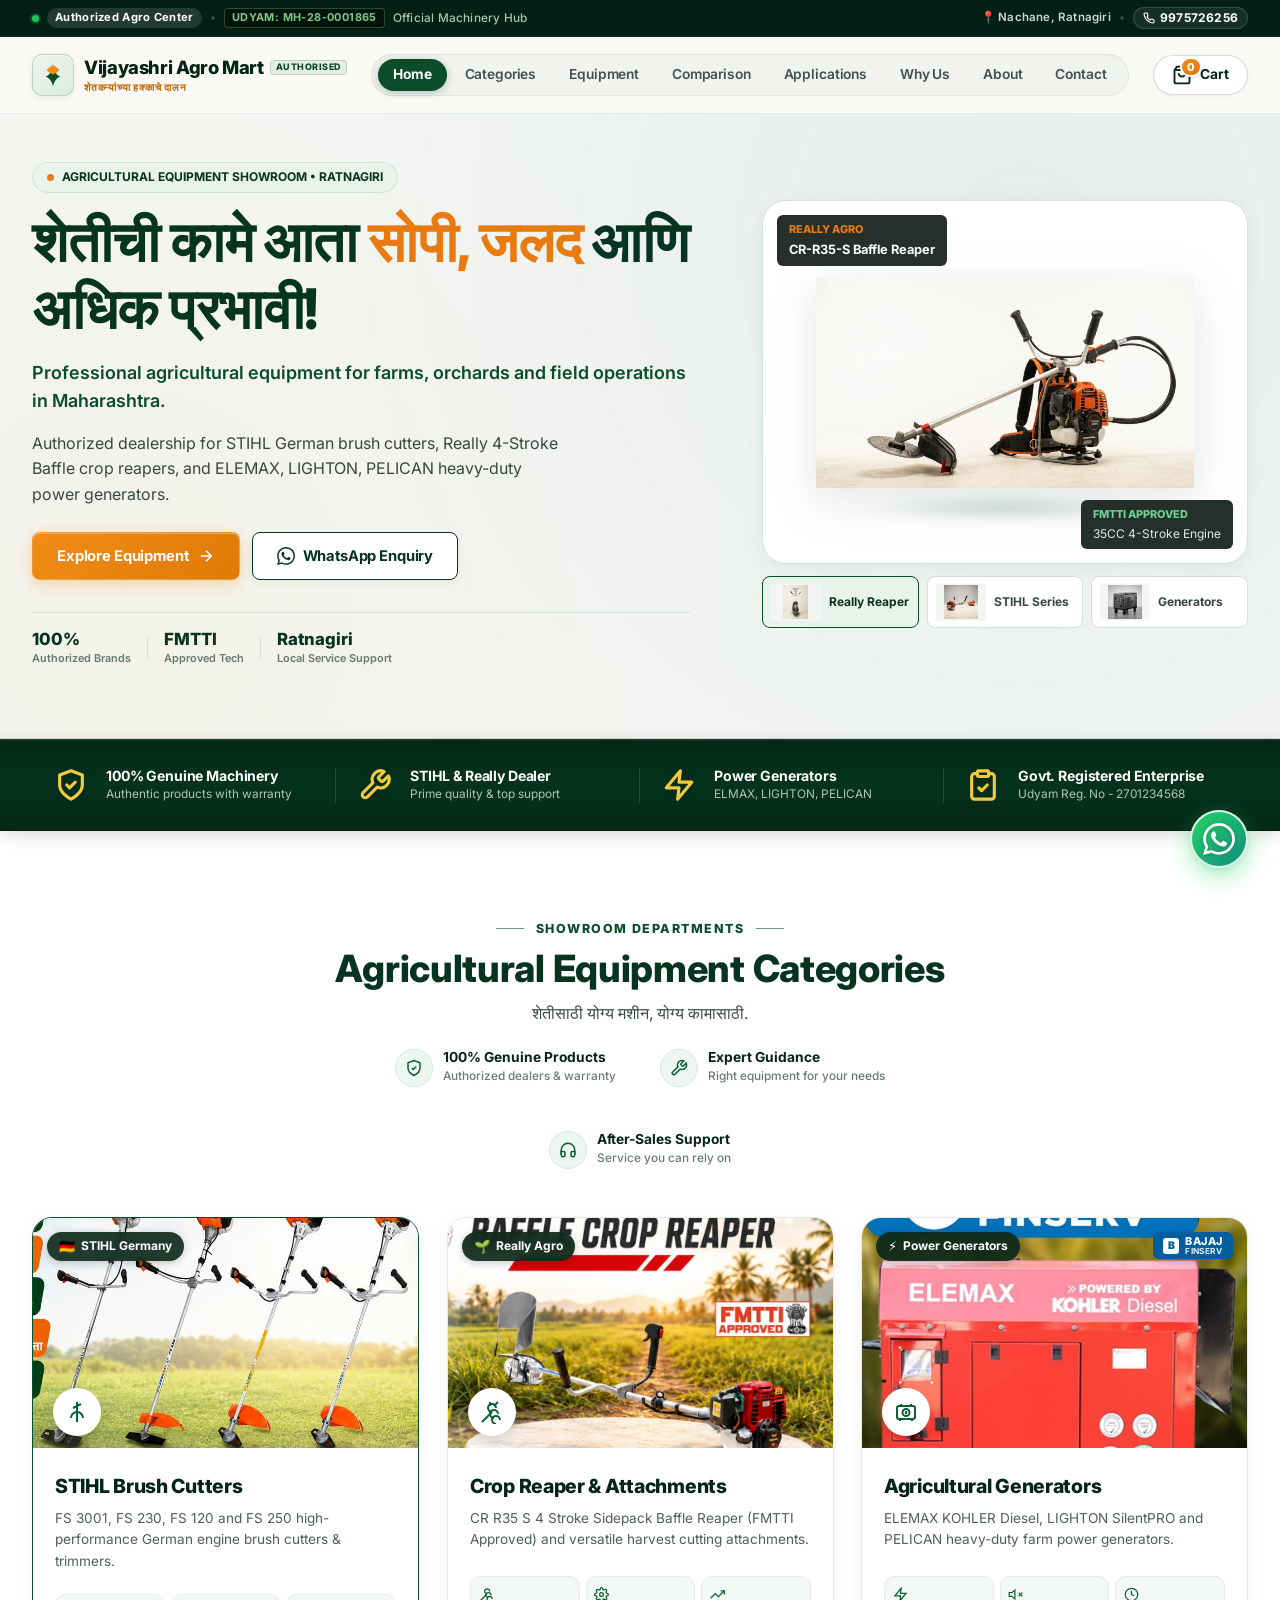
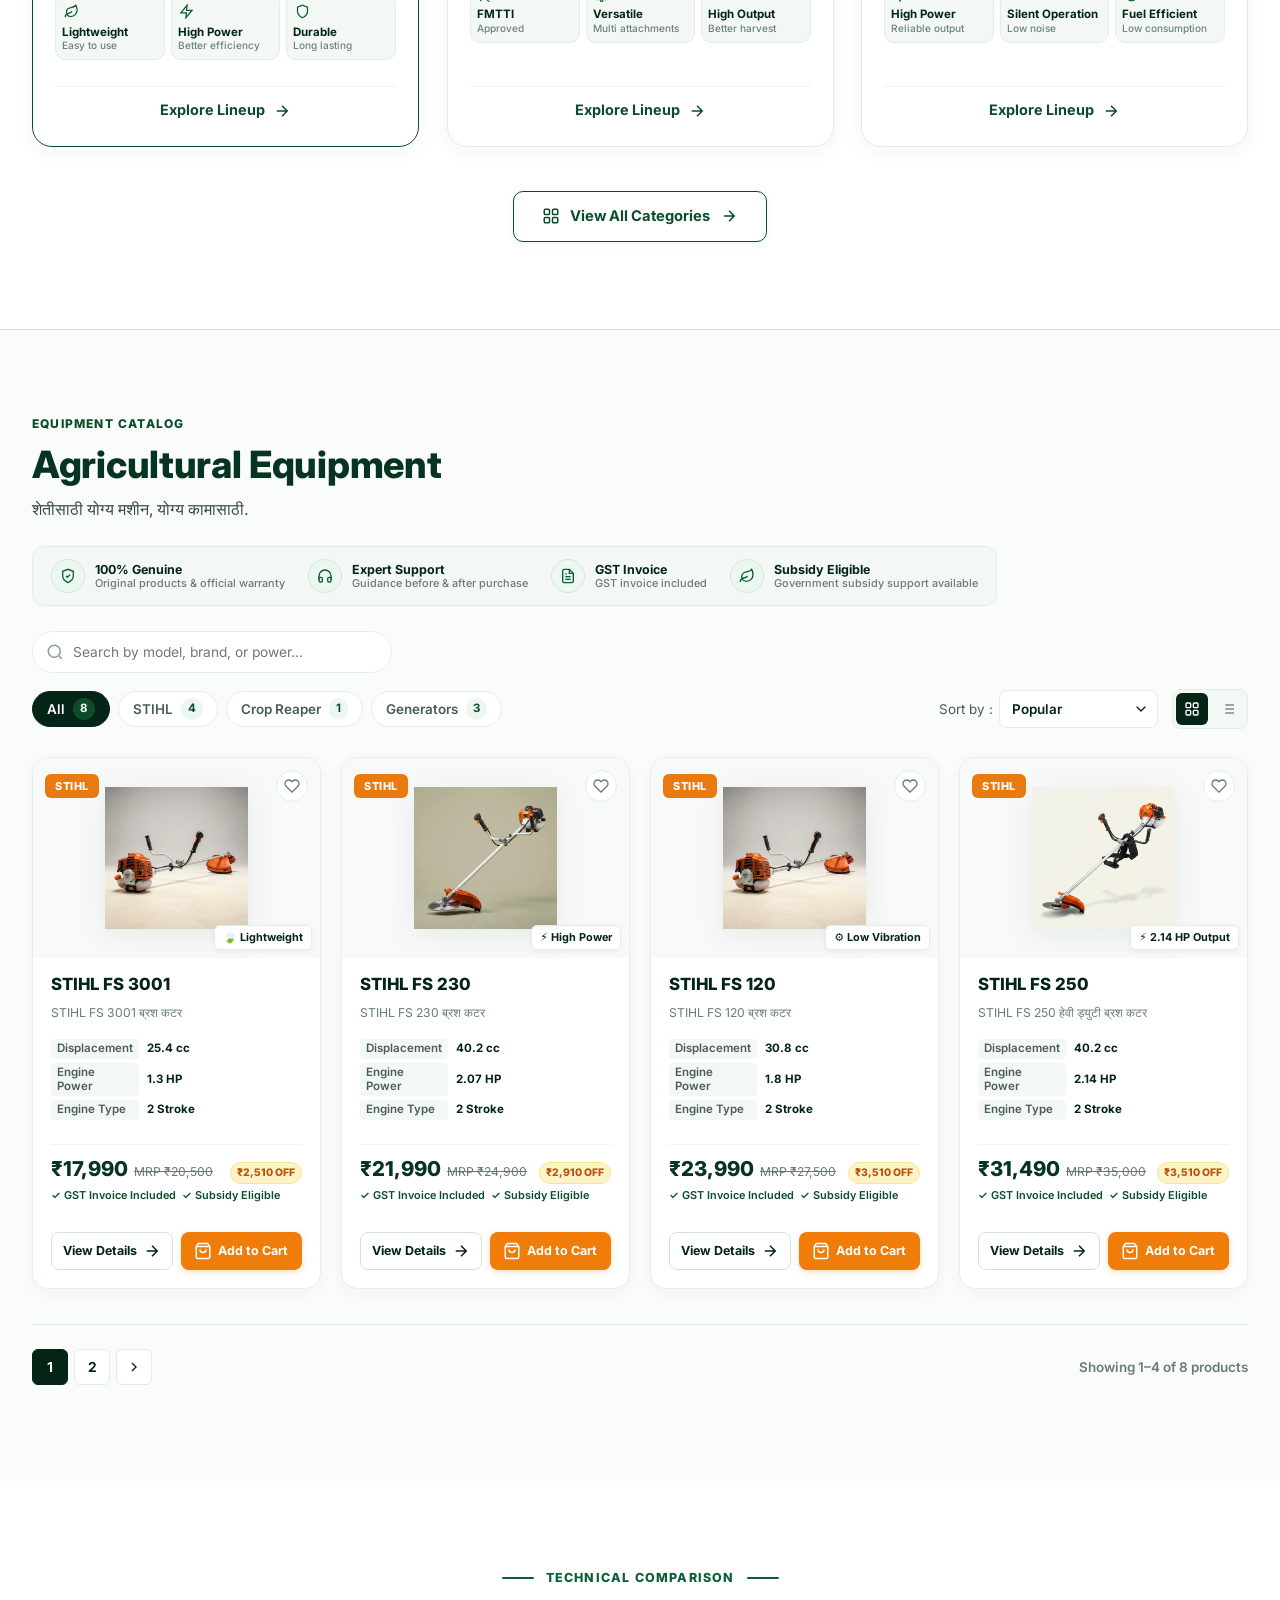
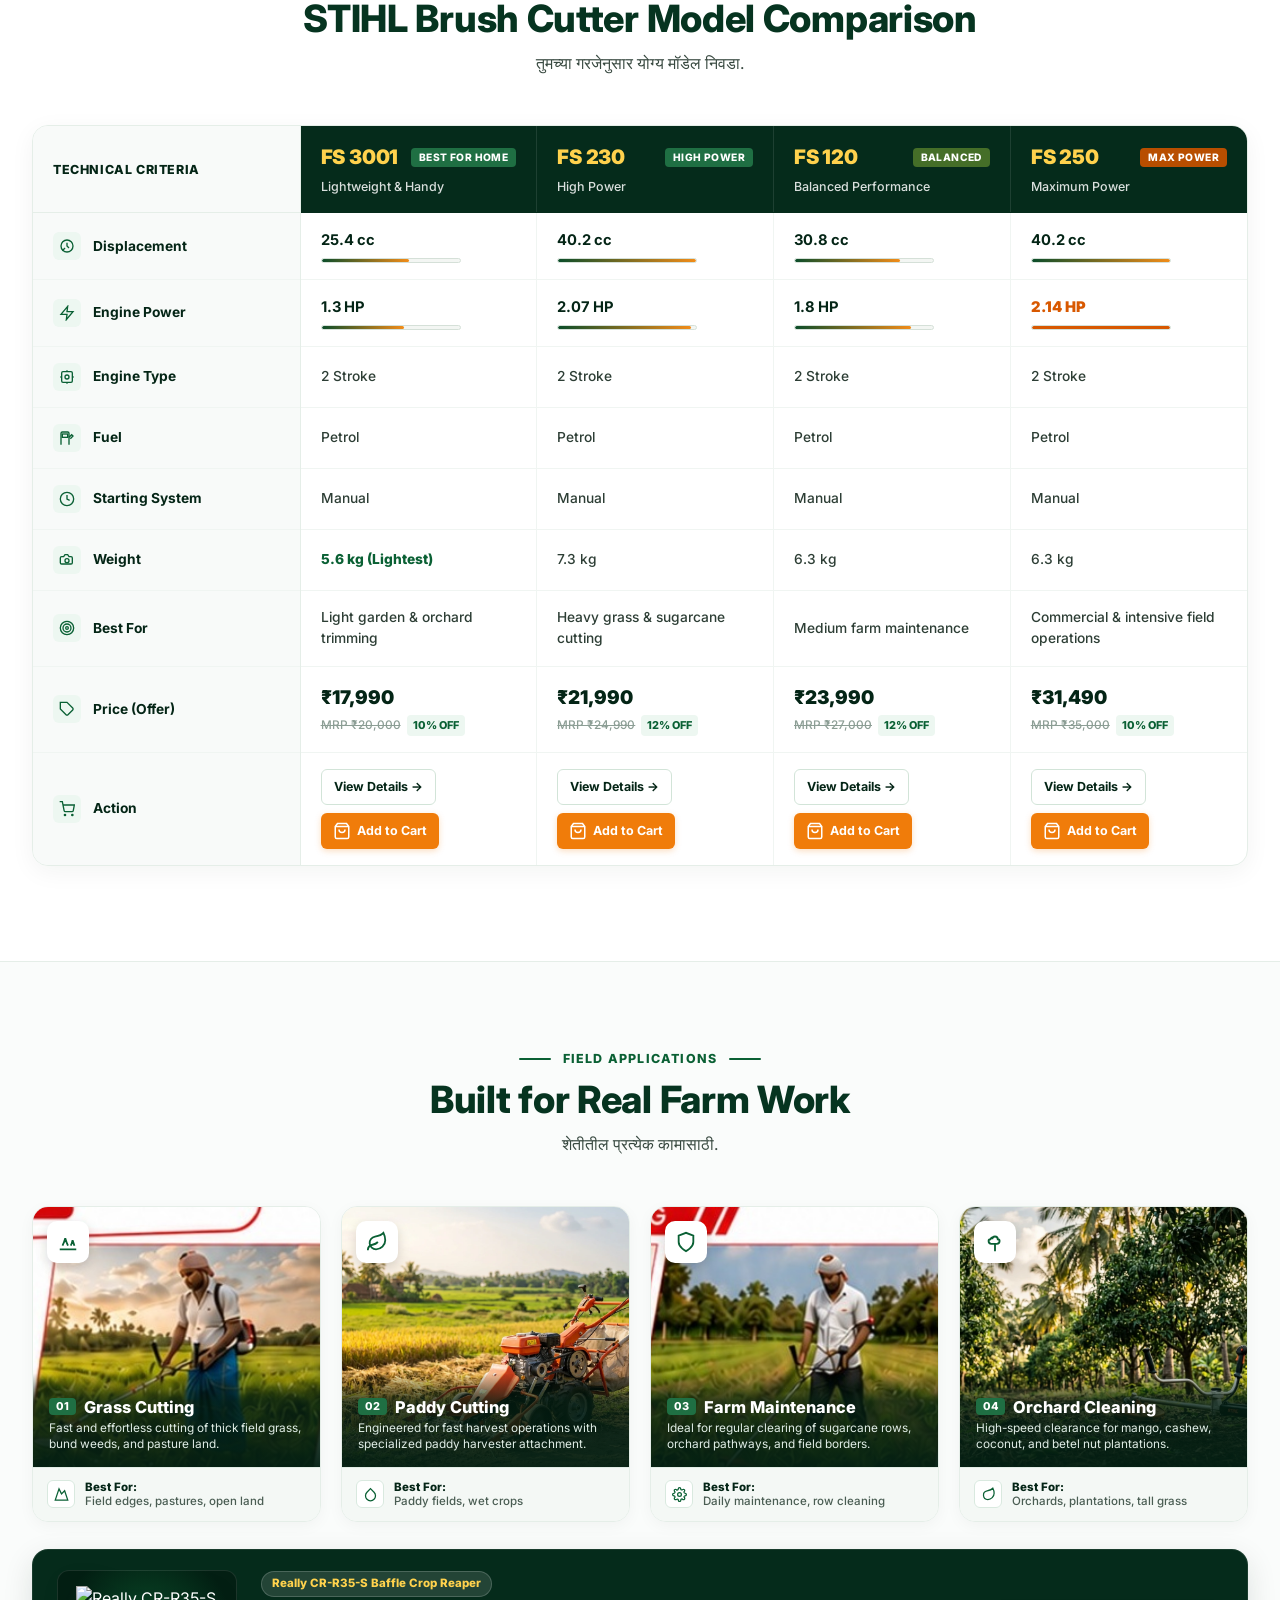
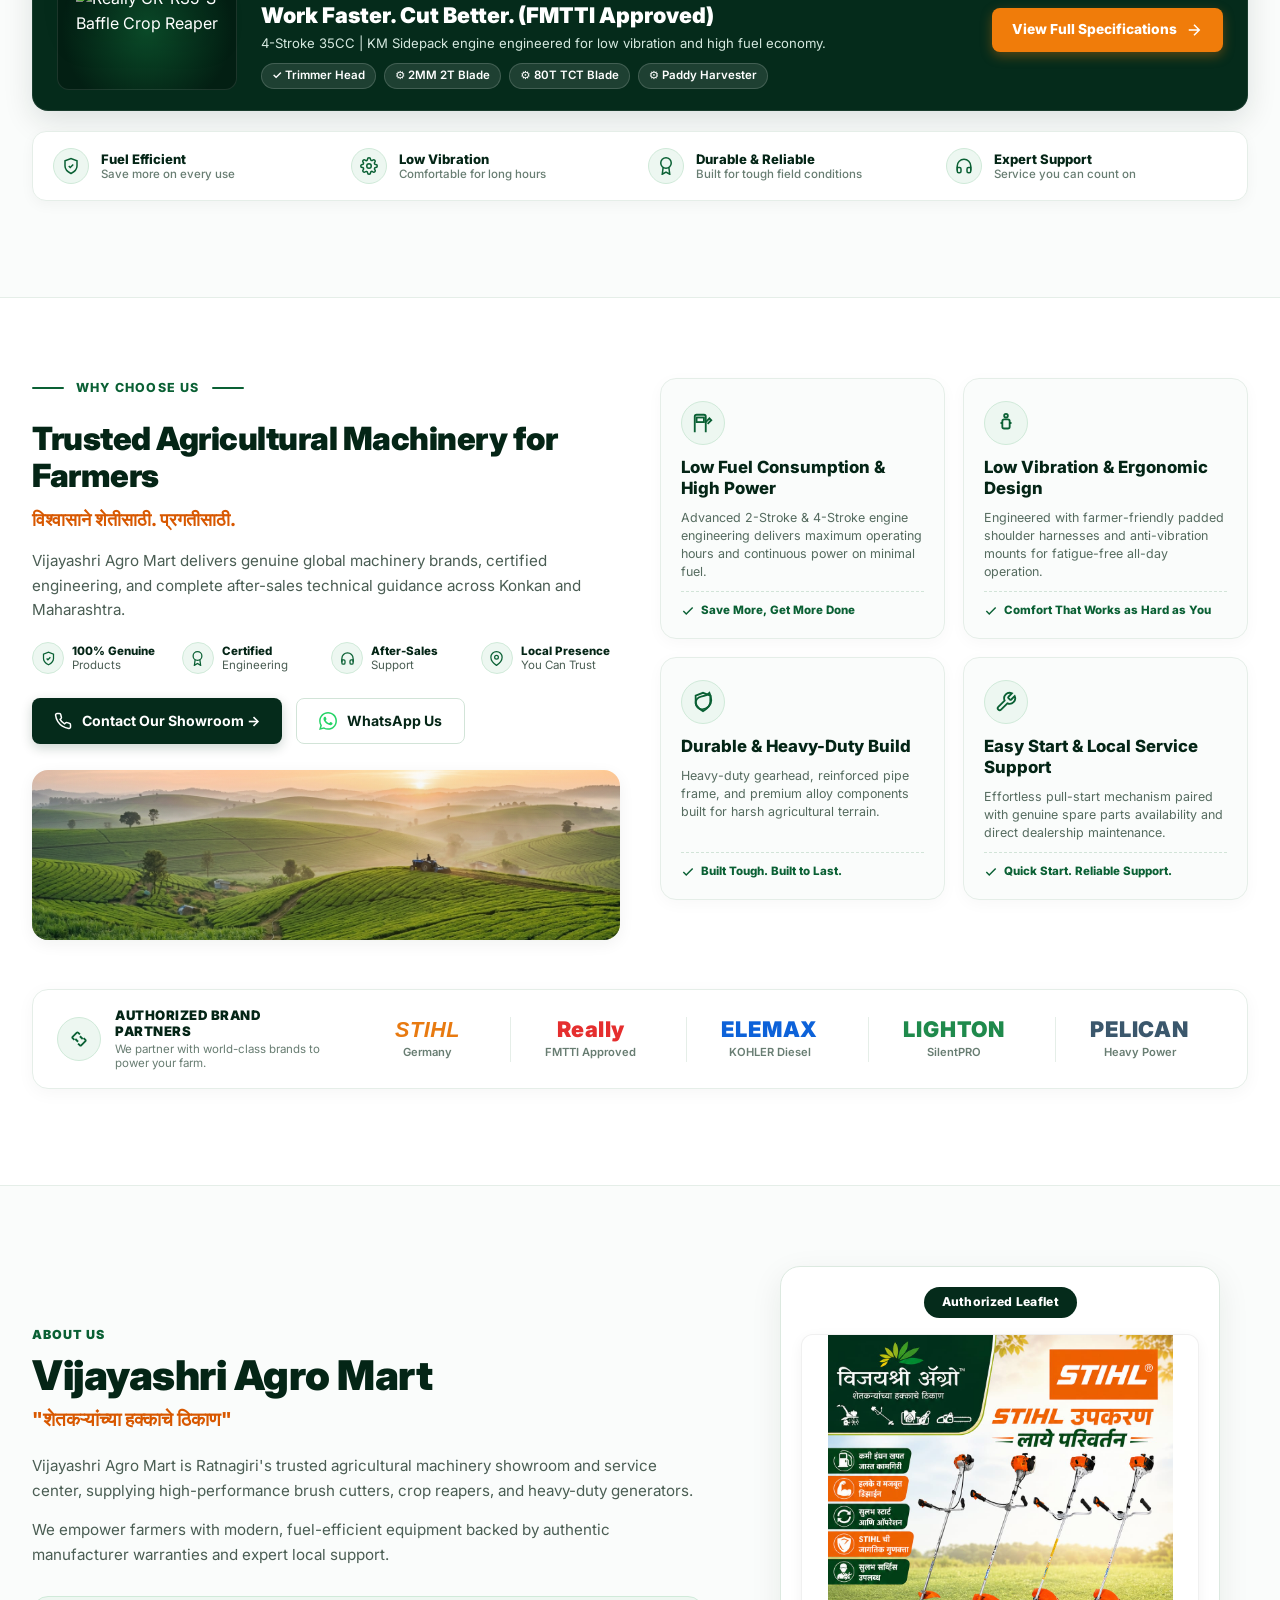
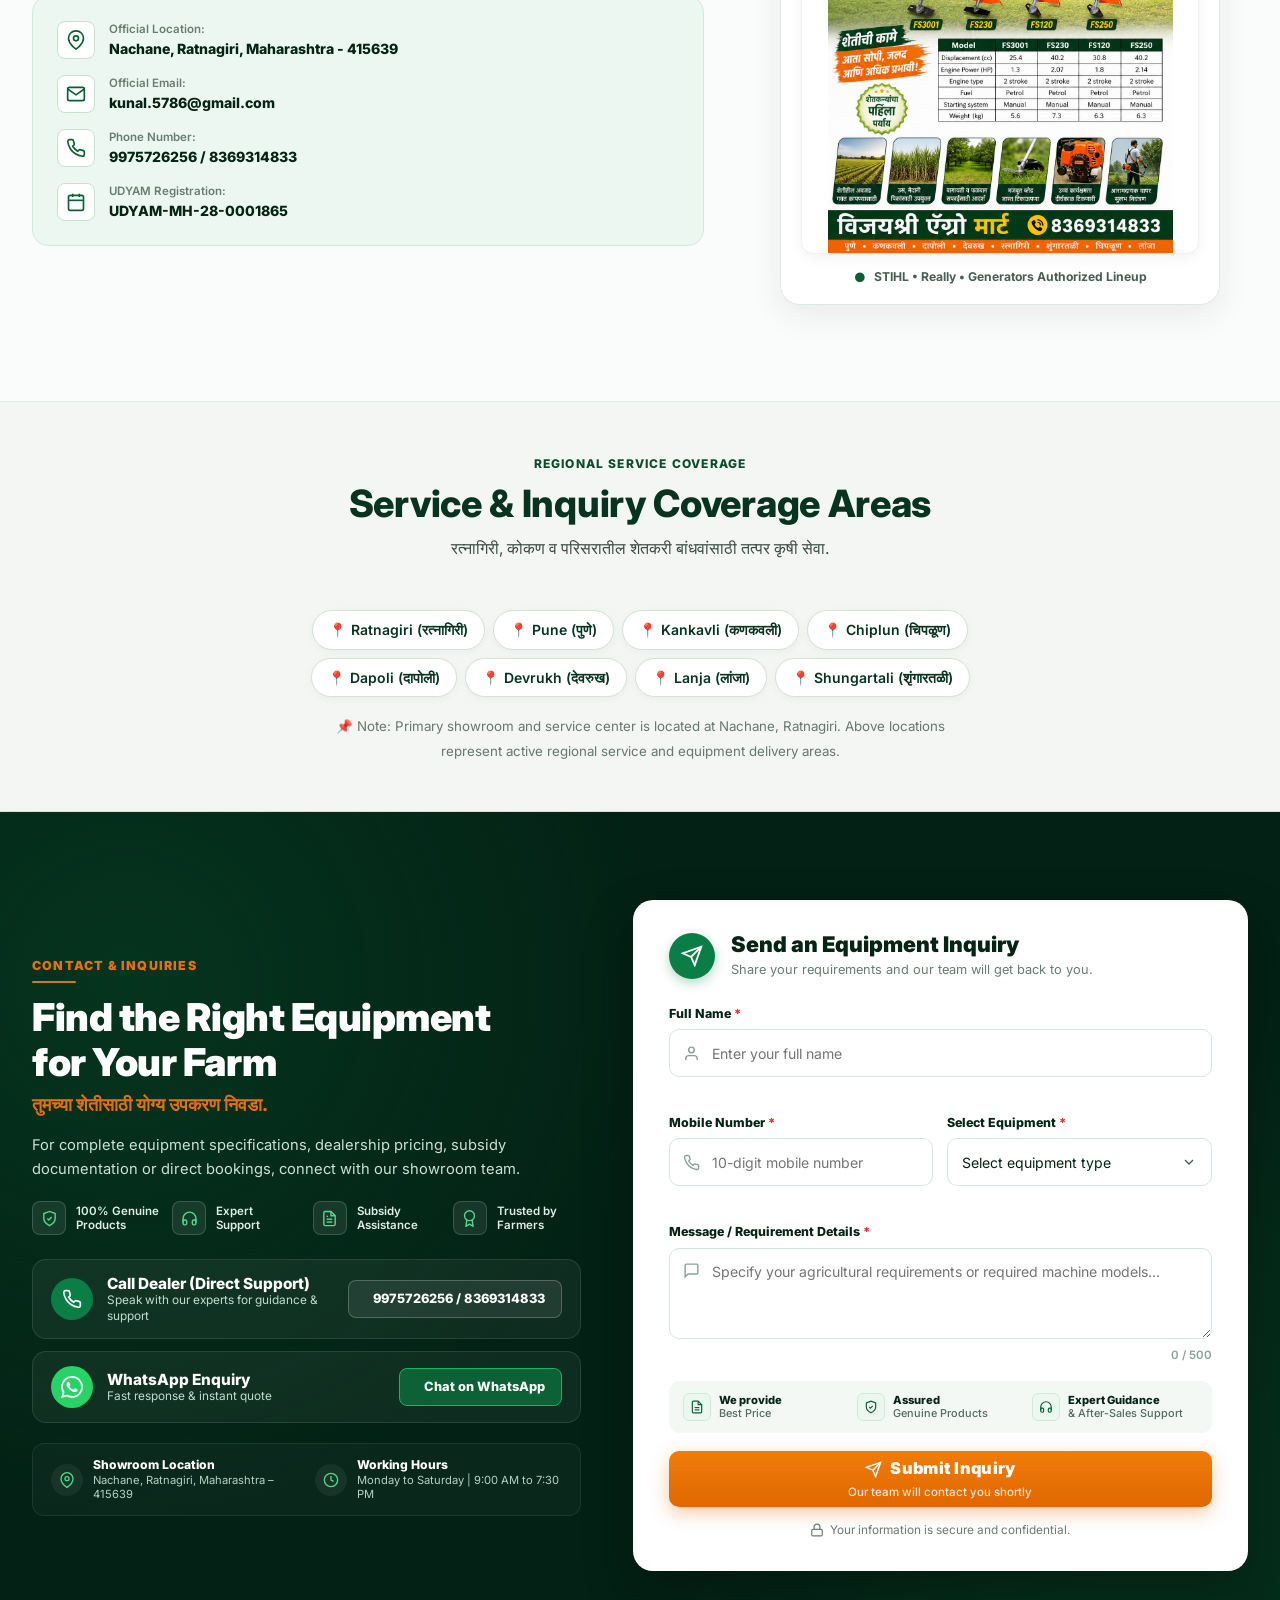
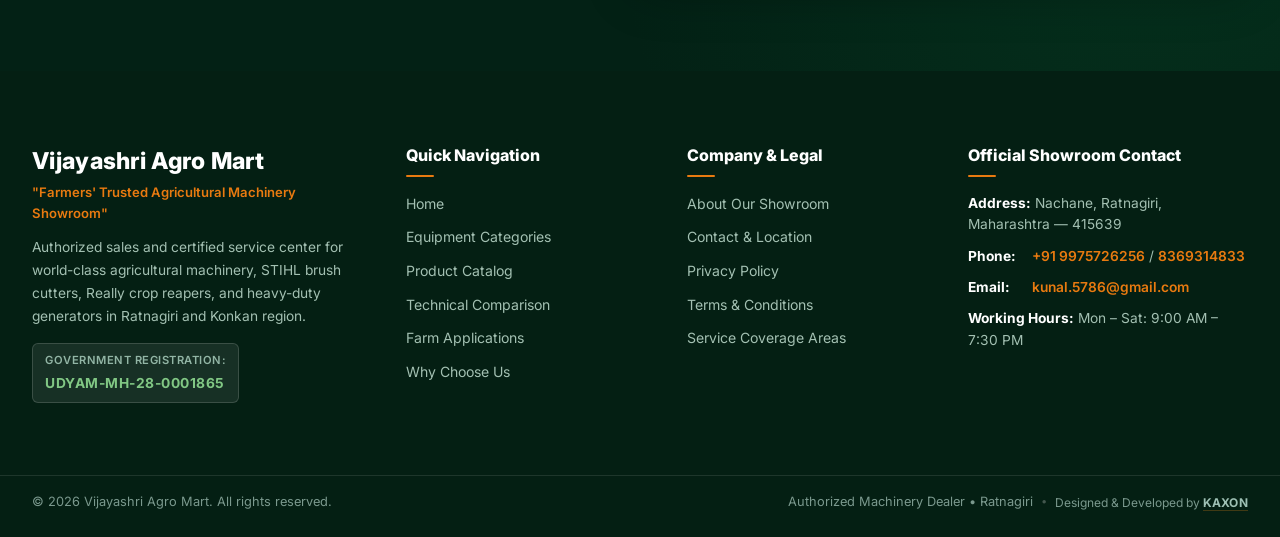
==== commit 1f813973: "refactor(ui): redesign contact section and enhance enquiry form Redesign the contact section to impr" ====
--- a/index.html
+++ b/index.html
@@ -1713,109 +1713,304 @@
       </div>
     </section>
 
-    <!-- Contact & Quick Enquiry Section (Deep Forest Green Full-Width Panel) -->
+    <!-- Contact & Quick Enquiry Section (Deep Forest Green Full-Width Panel - Pixel-Perfect Reference Match) -->
     <section class="contact-section" id="contact">
       <div class="container">
         <div class="contact-split-grid">
-          <!-- Left: Contact Information -->
-          <div class="contact-info-panel">
-            <span class="contact-eyebrow">CONTACT & INQUIRIES</span>
-            <h2 class="contact-panel-title">Find the Right Equipment for Your Farm</h2>
-            <p class="section-subtitle"
-              style="text-align: left; margin-top: 4px; margin-bottom: 12px; color: var(--color-amber-dark);">तुमच्या
-              शेतीसाठी योग्य उपकरण निवडा.</p>
+          <!-- Left: Contact Information & Showroom Direct -->
+          <div class="contact-info-panel reveal-on-scroll">
+            <div class="contact-eyebrow-wrap">
+              <span class="contact-eyebrow">CONTACT & INQUIRIES</span>
+              <span class="contact-eyebrow-accent-line"></span>
+            </div>
+
+            <h2 class="contact-panel-title">Find the Right Equipment<br>for Your Farm</h2>
+            <p class="contact-marathi-subtitle">तुमच्या शेतीसाठी योग्य उपकरण निवडा.</p>
+
             <p class="contact-panel-desc">
               For complete equipment specifications, dealership pricing, subsidy documentation or direct bookings,
               connect with our showroom team.
             </p>
 
-            <div class="contact-actions-vertical">
-              <a href="tel:9975726256" class="contact-action-card phone-card" aria-label="Call Vijayashri Agro Mart">
-                <div class="action-card-icon" aria-hidden="true">
+            <!-- 4 Micro Trust Badges Row -->
+            <div class="contact-trust-badges-row">
+              <div class="contact-trust-badge">
+                <div class="badge-icon-wrap" aria-hidden="true">
+                  <svg viewBox="0 0 24 24" fill="none" stroke="currentColor" stroke-width="2">
+                    <path d="M12 22s8-4 8-10V5l-8-3-8 3v7c0 6 8 10 8 10z" />
+                    <path d="m9 12 2 2 4-4" />
+                  </svg>
+                </div>
+                <span>100% Genuine<br>Products</span>
+              </div>
+
+              <div class="contact-trust-badge">
+                <div class="badge-icon-wrap" aria-hidden="true">
+                  <svg viewBox="0 0 24 24" fill="none" stroke="currentColor" stroke-width="2">
+                    <path d="M3 18v-6a9 9 0 0 1 18 0v6" />
+                    <path
+                      d="M21 19a2 2 0 0 1-2 2h-1a2 2 0 0 1-2-2v-3a2 2 0 0 1 2-2h3zM3 19a2 2 0 0 0 2 2h1a2 2 0 0 0 2-2v-3a2 2 0 0 0-2-2H3z" />
+                  </svg>
+                </div>
+                <span>Expert<br>Support</span>
+              </div>
+
+              <div class="contact-trust-badge">
+                <div class="badge-icon-wrap" aria-hidden="true">
+                  <svg viewBox="0 0 24 24" fill="none" stroke="currentColor" stroke-width="2">
+                    <path d="M14 2H6a2 2 0 0 0-2 2v16a2 2 0 0 0 2 2h12a2 2 0 0 0 2-2V8z" />
+                    <polyline points="14 2 14 8 20 8" />
+                    <line x1="16" y1="13" x2="8" y2="13" />
+                    <line x1="16" y1="17" x2="8" y2="17" />
+                    <polyline points="10 9 9 9 8 9" />
+                  </svg>
+                </div>
+                <span>Subsidy<br>Assistance</span>
+              </div>
+
+              <div class="contact-trust-badge">
+                <div class="badge-icon-wrap" aria-hidden="true">
+                  <svg viewBox="0 0 24 24" fill="none" stroke="currentColor" stroke-width="2">
+                    <circle cx="12" cy="8" r="7" />
+                    <polyline points="8.21 13.89 7 23 12 20 17 23 15.79 13.88" />
+                  </svg>
+                </div>
+                <span>Trusted by<br>Farmers</span>
+              </div>
+            </div>
+
+            <!-- Direct Support Cards List -->
+            <div class="contact-direct-boxes-list">
+              <!-- Direct Call Card -->
+              <div class="contact-direct-box call-box">
+                <div class="direct-box-icon call-icon" aria-hidden="true">
                   <svg viewBox="0 0 24 24" fill="none" stroke="currentColor" stroke-width="2">
                     <path
-                      d="M22 16.92v3a2 2 0 0 1-2.18 2 19.79 19.79 0 0 1-8.63-3.07 19.5 19.5 0 0 1-6-6 19.79 19.79 0 0 1-3.07-8.67A2 2 0 0 1 4.11 2h3a2 2 0 0 1 2 1.72 12.84 12.84 0 0 0 .7 2.81 2 2 0 0 1-.45 2.11L8.09 9.91a16 16 0 0 0 6 6l1.27-1.27a2 2 0 0 1 2.11-.45 12.84 12.84 0 0 0 2.81.7A2 2 0 0 1 22 16.92z">
-                    </path>
+                      d="M22 16.92v3a2 2 0 0 1-2.18 2 19.79 19.79 0 0 1-8.63-3.07 19.5 19.5 0 0 1-6-6 19.79 19.79 0 0 1-3.07-8.67A2 2 0 0 1 4.11 2h3a2 2 0 0 1 2 1.72 12.84 12.84 0 0 0 .7 2.81 2 2 0 0 1-.45 2.11L8.09 9.91a16 16 0 0 0 6 6l1.27-1.27a2 2 0 0 1 2.11-.45 12.84 12.84 0 0 0 2.81.7A2 2 0 0 1 22 16.92z" />
                   </svg>
                 </div>
-                <div class="action-card-text">
-                  <strong>Call Dealer (Direct Support)</strong>
+                <div class="direct-box-info">
+                  <strong class="direct-box-title">Call Dealer (Direct Support)</strong>
+                  <span class="direct-box-sub">Speak with our experts for guidance & support</span>
+                </div>
+                <a href="tel:9975726256" class="btn-direct-pill call-pill">
+                  <svg class="icon-xs" viewBox="0 0 24 24" fill="none" stroke="currentColor" stroke-width="2">
+                    <path
+                      d="M22 16.92v3a2 2 0 0 1-2.18 2 19.79 19.79 0 0 1-8.63-3.07 19.5 19.5 0 0 1-6-6 19.79 19.79 0 0 1-3.07-8.67A2 2 0 0 1 4.11 2h3a2 2 0 0 1 2 1.72 12.84 12.84 0 0 0 .7 2.81 2 2 0 0 1-.45 2.11L8.09 9.91a16 16 0 0 0 6 6l1.27-1.27a2 2 0 0 1 2.11-.45 12.84 12.84 0 0 0 2.81.7A2 2 0 0 1 22 16.92z" />
+                  </svg>
                   <span>9975726256 / 8369314833</span>
-                </div>
-              </a>
-
-              <a href="https://wa.me/919975726256?text=Hello%20Vijayashri%20Agro%20Mart,%20I%20would%20like%20to%20inquire%20about%20agricultural%20machinery."
-                target="_blank" rel="noopener noreferrer" class="contact-action-card wa-card"
-                aria-label="Chat on WhatsApp">
-                <div class="action-card-icon" aria-hidden="true">
+                </a>
+              </div>
+
+              <!-- Direct WhatsApp Card -->
+              <div class="contact-direct-box wa-box">
+                <div class="direct-box-icon wa-icon" aria-hidden="true">
                   <svg viewBox="0 0 24 24" fill="currentColor">
                     <path
                       d="M.057 24l1.687-6.163c-1.041-1.804-1.588-3.849-1.587-5.946.003-6.556 5.338-11.891 11.893-11.891 3.181.001 6.167 1.24 8.413 3.488 2.245 2.248 3.481 5.236 3.48 8.414-.003 6.557-5.338 11.892-11.893 11.892-1.99-.001-3.951-.5-5.688-1.448l-6.305 1.654zm6.597-3.807c1.676.995 3.276 1.591 5.392 1.592 5.448 0 9.886-4.434 9.889-9.885.002-5.462-4.415-9.89-9.881-9.892-5.452 0-9.887 4.434-9.889 9.884-.001 2.225.651 3.891 1.746 5.634l-.999 3.648 3.742-.981zm11.387-5.464c-.074-.124-.272-.198-.57-.347-.297-.149-1.758-.868-2.031-.967-.272-.099-.47-.149-.669.149-.198.297-.768.967-.941 1.165-.173.198-.347.223-.644.074-.297-.149-1.255-.462-2.39-1.475-.883-.788-1.48-1.761-1.653-2.059-.173-.297-.018-.458.13-.606.134-.133.297-.347.446-.521.151-.172.2-.296.3-.495.099-.198.05-.372-.025-.521-.075-.148-.669-1.611-.916-2.206-.242-.579-.487-.501-.669-.51l-.57-.01c-.198 0-.52.074-.792.372s-1.04 1.016-1.04 2.479 1.065 2.876 1.213 3.074c.149.198 2.095 3.2 5.076 4.487.709.306 1.263.489 1.694.626.712.226 1.36.194 1.872.118.571-.085 1.758-.719 2.006-1.413.248-.695.248-1.29.173-1.414z" />
                   </svg>
                 </div>
-                <div class="action-card-text">
-                  <strong>WhatsApp Enquiry</strong>
-                  <span>Fast response & instant quote</span>
-                </div>
-              </a>
-            </div>
-
-            <div class="contact-timing-card">
-              <strong>Showroom Location:</strong>
-              <p>Nachane, Ratnagiri, Maharashtra — 415639</p>
-              <small>Working Hours: Monday to Saturday | 9:00 AM to 7:30 PM</small>
-            </div>
-          </div>
-
-          <!-- Right: Grouped Quick Lead Form -->
-          <div class="contact-form-panel">
-            <h3 class="form-panel-title">Send an Equipment Inquiry</h3>
+                <div class="direct-box-info">
+                  <strong class="direct-box-title">WhatsApp Enquiry</strong>
+                  <span class="direct-box-sub">Fast response & instant quote</span>
+                </div>
+                <button class="btn-direct-pill wa-pill" onclick="openWhatsAppChat()">
+                  <svg class="icon-xs" viewBox="0 0 24 24" fill="currentColor">
+                    <path
+                      d="M.057 24l1.687-6.163c-1.041-1.804-1.588-3.849-1.587-5.946.003-6.556 5.338-11.891 11.893-11.891 3.181.001 6.167 1.24 8.413 3.488 2.245 2.248 3.481 5.236 3.48 8.414-.003 6.557-5.338 11.892-11.893 11.892-1.99-.001-3.951-.5-5.688-1.448l-6.305 1.654zm6.597-3.807c1.676.995 3.276 1.591 5.392 1.592 5.448 0 9.886-4.434 9.889-9.885.002-5.462-4.415-9.89-9.881-9.892-5.452 0-9.887 4.434-9.889 9.884-.001 2.225.651 3.891 1.746 5.634l-.999 3.648 3.742-.981zm11.387-5.464c-.074-.124-.272-.198-.57-.347-.297-.149-1.758-.868-2.031-.967-.272-.099-.47-.149-.669.149-.198.297-.768.967-.941 1.165-.173.198-.347.223-.644.074-.297-.149-1.255-.462-2.39-1.475-.883-.788-1.48-1.761-1.653-2.059-.173-.297-.018-.458.13-.606.134-.133.297-.347.446-.521.151-.172.2-.296.3-.495.099-.198.05-.372-.025-.521-.075-.148-.669-1.611-.916-2.206-.242-.579-.487-.501-.669-.51l-.57-.01c-.198 0-.52.074-.792.372s-1.04 1.016-1.04 2.479 1.065 2.876 1.213 3.074c.149.198 2.095 3.2 5.076 4.487.709.306 1.263.489 1.694.626.712.226 1.36.194 1.872.118.571-.085 1.758-.719 2.006-1.413.248-.695.248-1.29.173-1.414z" />
+                  </svg>
+                  <span>Chat on WhatsApp</span>
+                </button>
+              </div>
+            </div>
+
+            <!-- Showroom Location & Timing 2-Col Strip -->
+            <div class="contact-location-timing-strip">
+              <div class="contact-strip-col">
+                <div class="strip-icon" aria-hidden="true">
+                  <svg viewBox="0 0 24 24" fill="none" stroke="currentColor" stroke-width="2">
+                    <path d="M21 10c0 7-9 13-9 13s-9-6-9-13a9 9 0 0 1 18 0z" />
+                    <circle cx="12" cy="10" r="3" />
+                  </svg>
+                </div>
+                <div class="strip-txt">
+                  <strong class="strip-head">Showroom Location</strong>
+                  <span class="strip-body">Nachane, Ratnagiri, Maharashtra – 415639</span>
+                </div>
+              </div>
+
+              <div class="contact-strip-col">
+                <div class="strip-icon" aria-hidden="true">
+                  <svg viewBox="0 0 24 24" fill="none" stroke="currentColor" stroke-width="2">
+                    <circle cx="12" cy="12" r="10" />
+                    <polyline points="12 6 12 12 16 14" />
+                  </svg>
+                </div>
+                <div class="strip-txt">
+                  <strong class="strip-head">Working Hours</strong>
+                  <span class="strip-body">Monday to Saturday | 9:00 AM to 7:30 PM</span>
+                </div>
+              </div>
+            </div>
+          </div>
+
+          <!-- Right: Floating White Inquiry Form Card -->
+          <div class="contact-form-panel reveal-on-scroll">
+            <div class="form-header-row">
+              <div class="form-send-badge" aria-hidden="true">
+                <svg viewBox="0 0 24 24" fill="none" stroke="currentColor" stroke-width="2">
+                  <line x1="22" y1="2" x2="11" y2="13" />
+                  <polygon points="22 2 15 22 11 13 2 9 22 2" />
+                </svg>
+              </div>
+              <div class="form-header-text">
+                <h3 class="form-panel-title">Send an Equipment Inquiry</h3>
+                <p class="form-panel-subtitle">Share your requirements and our team will get back to you.</p>
+              </div>
+            </div>
+
             <form id="quickEnquiryForm" novalidate>
+              <!-- Full Name Field -->
               <div class="form-group">
                 <label for="enquiryName" class="form-label">Full Name <span class="req"
                     aria-hidden="true">*</span></label>
-                <input type="text" id="enquiryName" class="form-input" placeholder="Enter your full name" required>
+                <div class="input-with-leading-icon">
+                  <span class="input-leading-icon" aria-hidden="true">
+                    <svg viewBox="0 0 24 24" fill="none" stroke="currentColor" stroke-width="2">
+                      <path d="M20 21v-2a4 4 0 0 0-4-4H8a4 4 0 0 0-4 4v2" />
+                      <circle cx="12" cy="7" r="4" />
+                    </svg>
+                  </span>
+                  <input type="text" id="enquiryName" class="form-input has-icon" placeholder="Enter your full name"
+                    required>
+                </div>
                 <span class="field-error" id="enquiryNameError" role="alert"></span>
               </div>
 
+              <!-- Mobile & Product Row -->
               <div class="form-grid-2">
                 <div class="form-group">
                   <label for="enquiryPhone" class="form-label">Mobile Number <span class="req"
                       aria-hidden="true">*</span></label>
-                  <input type="tel" id="enquiryPhone" class="form-input" placeholder="10-digit mobile number"
-                    maxlength="10" required>
+                  <div class="input-with-leading-icon">
+                    <span class="input-leading-icon" aria-hidden="true">
+                      <svg viewBox="0 0 24 24" fill="none" stroke="currentColor" stroke-width="2">
+                        <path
+                          d="M22 16.92v3a2 2 0 0 1-2.18 2 19.79 19.79 0 0 1-8.63-3.07 19.5 19.5 0 0 1-6-6 19.79 19.79 0 0 1-3.07-8.67A2 2 0 0 1 4.11 2h3a2 2 0 0 1 2 1.72 12.84 12.84 0 0 0 .7 2.81 2 2 0 0 1-.45 2.11L8.09 9.91a16 16 0 0 0 6 6l1.27-1.27a2 2 0 0 1 2.11-.45 12.84 12.84 0 0 0 2.81.7A2 2 0 0 1 22 16.92z" />
+                      </svg>
+                    </span>
+                    <input type="tel" id="enquiryPhone" class="form-input has-icon" placeholder="10-digit mobile number"
+                      maxlength="10" required>
+                  </div>
                   <span class="field-error" id="enquiryPhoneError" role="alert"></span>
                 </div>
+
                 <div class="form-group">
-                  <label for="enquiryProduct" class="form-label">Select Equipment</label>
-                  <select id="enquiryProduct" class="form-input form-select">
-                    <option value="General Enquiry">General Equipment Inquiry</option>
-                    <option value="STIHL FS 3001">STIHL FS 3001</option>
-                    <option value="STIHL FS 230">STIHL FS 230</option>
-                    <option value="STIHL FS 120">STIHL FS 120</option>
-                    <option value="STIHL FS 250">STIHL FS 250</option>
-                    <option value="Really CR-R35-S Crop Reaper">Really CR-R35-S Crop Reaper</option>
-                    <option value="ELEMAX Generator">ELEMAX Generator</option>
-                    <option value="LIGHTON Generator">LIGHTON Generator</option>
-                    <option value="PELICAN Generator">PELICAN Generator</option>
-                  </select>
-                </div>
-              </div>
-
+                  <label for="enquiryProduct" class="form-label">Select Equipment <span class="req"
+                      aria-hidden="true">*</span></label>
+                  <div class="select-wrapper">
+                    <select id="enquiryProduct" class="form-input form-select" required>
+                      <option value="" disabled selected>Select equipment type</option>
+                      <option value="STIHL FS 3001">STIHL FS 3001 (Home & Small Farm)</option>
+                      <option value="STIHL FS 230">STIHL FS 230 (High Power Heavy Farm)</option>
+                      <option value="STIHL FS 120">STIHL FS 120 (Balanced Professional)</option>
+                      <option value="STIHL FS 250">STIHL FS 250 (Max Power Commercial)</option>
+                      <option value="Really CR-R35-S Crop Reaper">Really CR-R35-S Baffle Crop Reaper</option>
+                      <option value="ELEMAX Generator">ELEMAX Generator (KOHLER Diesel)</option>
+                      <option value="LIGHTON Generator">LIGHTON Generator (SilentPRO)</option>
+                      <option value="PELICAN Generator">PELICAN Generator (Heavy Power)</option>
+                      <option value="General Machinery Inquiry">Other Agricultural Equipment</option>
+                    </select>
+                  </div>
+                </div>
+              </div>
+
+              <!-- Message Field with Character Counter -->
               <div class="form-group">
-                <label for="enquiryMessage" class="form-label">Message / Requirement Details</label>
-                <textarea id="enquiryMessage" class="form-input form-textarea" rows="3"
-                  placeholder="Specify your agricultural requirements or required machine models..."></textarea>
-              </div>
-
-              <button type="submit" class="btn btn-primary btn-submit-enquiry">
-                <span>Submit Inquiry</span>
-                <svg class="icon-sm" viewBox="0 0 24 24" fill="none" stroke="currentColor" stroke-width="2"
-                  aria-hidden="true">
-                  <line x1="22" y1="2" x2="11" y2="13"></line>
-                  <polygon points="22 2 15 22 11 13 2 9 22 2"></polygon>
-                </svg>
+                <label for="enquiryMessage" class="form-label">Message / Requirement Details <span class="req"
+                    aria-hidden="true">*</span></label>
+                <div class="textarea-wrapper">
+                  <span class="textarea-leading-icon" aria-hidden="true">
+                    <svg viewBox="0 0 24 24" fill="none" stroke="currentColor" stroke-width="2">
+                      <path d="M21 15a2 2 0 0 1-2 2H7l-4 4V5a2 2 0 0 1 2-2h14a2 2 0 0 1 2 2z" />
+                    </svg>
+                  </span>
+                  <textarea id="enquiryMessage" class="form-input form-textarea has-icon" rows="3" maxlength="500"
+                    placeholder="Specify your agricultural requirements or required machine models..."></textarea>
+                </div>
+                <div class="textarea-counter-row">
+                  <span class="field-error" id="enquiryMsgError" role="alert"></span>
+                  <span class="char-count" id="enquiryCharCount">0 / 500</span>
+                </div>
+              </div>
+
+              <!-- Form Reassurance Strip (3 Pillars) -->
+              <div class="form-reassurance-row">
+                <div class="form-reassurance-col">
+                  <div class="reassurance-icon-box" aria-hidden="true">
+                    <svg viewBox="0 0 24 24" fill="none" stroke="currentColor" stroke-width="2">
+                      <path d="M14 2H6a2 2 0 0 0-2 2v16a2 2 0 0 0 2 2h12a2 2 0 0 0 2-2V8z" />
+                      <polyline points="14 2 14 8 20 8" />
+                      <line x1="16" y1="13" x2="8" y2="13" />
+                      <line x1="16" y1="17" x2="8" y2="17" />
+                    </svg>
+                  </div>
+                  <div class="reassurance-txt">
+                    <strong>We provide</strong>
+                    <span>Best Price</span>
+                  </div>
+                </div>
+
+                <div class="form-reassurance-col">
+                  <div class="reassurance-icon-box" aria-hidden="true">
+                    <svg viewBox="0 0 24 24" fill="none" stroke="currentColor" stroke-width="2">
+                      <path d="M12 22s8-4 8-10V5l-8-3-8 3v7c0 6 8 10 8 10z" />
+                      <path d="m9 12 2 2 4-4" />
+                    </svg>
+                  </div>
+                  <div class="reassurance-txt">
+                    <strong>Assured</strong>
+                    <span>Genuine Products</span>
+                  </div>
+                </div>
+
+                <div class="form-reassurance-col">
+                  <div class="reassurance-icon-box" aria-hidden="true">
+                    <svg viewBox="0 0 24 24" fill="none" stroke="currentColor" stroke-width="2">
+                      <path d="M3 18v-6a9 9 0 0 1 18 0v6" />
+                      <path
+                        d="M21 19a2 2 0 0 1-2 2h-1a2 2 0 0 1-2-2v-3a2 2 0 0 1 2-2h3zM3 19a2 2 0 0 0 2 2h1a2 2 0 0 0 2-2v-3a2 2 0 0 0-2-2H3z" />
+                    </svg>
+                  </div>
+                  <div class="reassurance-txt">
+                    <strong>Expert Guidance</strong>
+                    <span>& After-Sales Support</span>
+                  </div>
+                </div>
+              </div>
+
+              <!-- Submit Button -->
+              <button type="submit" class="btn-submit-inquiry-primary">
+                <div class="btn-inquiry-inner">
+                  <span class="btn-inquiry-title">
+                    <svg class="icon-sm" viewBox="0 0 24 24" fill="none" stroke="currentColor" stroke-width="2">
+                      <line x1="22" y1="2" x2="11" y2="13" />
+                      <polygon points="22 2 15 22 11 13 2 9 22 2" />
+                    </svg>
+                    <span>Submit Inquiry</span>
+                  </span>
+                  <span class="btn-inquiry-sub">Our team will contact you shortly</span>
+                </div>
               </button>
+
+              <!-- Confidentiality Note -->
+              <div class="form-privacy-note">
+                <svg viewBox="0 0 24 24" fill="none" stroke="currentColor" stroke-width="2">
+                  <rect x="3" y="11" width="18" height="11" rx="2" ry="2" />
+                  <path d="M7 11V7a5 5 0 0 1 10 0v4" />
+                </svg>
+                <span>Your information is secure and confidential.</span>
+              </div>
             </form>
           </div>
         </div>
--- a/style.css
+++ b/style.css
@@ -4207,212 +4207,636 @@
 }
 
 /* --------------------------------------------------------------------------
-   16. Contact Section (Deep Forest Green Full-Width Panel)
+   16. Contact Section (Deep Forest Green Full-Width Panel - Reference Match)
    -------------------------------------------------------------------------- */
 .contact-section {
-  padding: var(--space-section) 0;
-  background-color: var(--color-deep-forest);
+  padding: 88px 0 100px;
+  background-color: #032115;
+  background-image: 
+    radial-gradient(circle at 10% 20%, rgba(10, 96, 52, 0.3) 0%, transparent 40%),
+    radial-gradient(circle at 90% 80%, rgba(10, 96, 52, 0.25) 0%, transparent 40%);
   color: #FFFFFF;
+  position: relative;
+  overflow: hidden;
 }
 
 @media (max-width: 767px) {
   .contact-section {
-    padding: var(--space-3xl) 0;
+    padding: 56px 0 64px;
   }
 }
 
 .contact-split-grid {
   display: grid;
-  grid-template-columns: 1fr;
-  gap: var(--space-2xl);
-}
-
-@media (min-width: 992px) {
+  grid-template-columns: 1fr 1.12fr;
+  gap: 52px;
+  align-items: center;
+}
+
+@media (max-width: 991px) {
   .contact-split-grid {
-    grid-template-columns: 1fr 1.15fr;
-    gap: var(--space-3xl);
+    grid-template-columns: 1fr;
+    gap: 40px;
   }
 }
 
 .contact-info-panel {
   display: flex;
   flex-direction: column;
-  gap: var(--space-md);
+}
+
+.contact-eyebrow-wrap {
+  display: flex;
+  flex-direction: column;
+  gap: 6px;
+  margin-bottom: 12px;
 }
 
 .contact-eyebrow {
-  color: #FCD34D;
-  font-size: var(--text-xs);
-  font-weight: 800;
+  color: #E07010;
+  font-size: 0.78rem;
+  font-weight: 900;
   letter-spacing: 1.2px;
   text-transform: uppercase;
 }
 
+.contact-eyebrow-accent-line {
+  width: 44px;
+  height: 2px;
+  background: #E07010;
+  border-radius: 2px;
+}
+
 .contact-panel-title {
-  font-size: var(--text-h2);
+  font-size: clamp(2rem, 3vw, 2.6rem);
+  font-weight: 900;
+  line-height: 1.15;
+  color: #FFFFFF;
+  margin: 0 0 6px 0;
+  letter-spacing: -0.5px;
+}
+
+.contact-marathi-subtitle {
+  font-size: 1.15rem;
   font-weight: 800;
+  color: #E07010;
+  margin: 0 0 16px 0;
+}
+
+.contact-panel-desc {
+  font-size: 0.92rem;
+  color: #CDE0D6;
+  line-height: 1.6;
+  margin: 0 0 20px 0;
+}
+
+/* 4 Micro Trust Badges */
+.contact-trust-badges-row {
+  display: grid;
+  grid-template-columns: repeat(4, 1fr);
+  gap: 12px;
+  margin-bottom: 24px;
+}
+
+@media (max-width: 540px) {
+  .contact-trust-badges-row {
+    grid-template-columns: repeat(2, 1fr);
+    gap: 12px;
+  }
+}
+
+.contact-trust-badge {
+  display: flex;
+  align-items: center;
+  gap: 10px;
+}
+
+.badge-icon-wrap {
+  width: 34px;
+  height: 34px;
+  border-radius: 8px;
+  background: rgba(255, 255, 255, 0.08);
+  border: 1px solid rgba(255, 255, 255, 0.16);
+  display: flex;
+  align-items: center;
+  justify-content: center;
+  color: #52D88A;
+  flex-shrink: 0;
+}
+
+.badge-icon-wrap svg {
+  width: 17px;
+  height: 17px;
+  stroke: #52D88A;
+}
+
+.contact-trust-badge span {
+  font-size: 0.72rem;
+  font-weight: 600;
+  color: #E0EDE6;
   line-height: 1.25;
-  color: #FFFFFF;
-}
-
-.contact-panel-desc {
-  font-size: var(--text-body);
-  color: #D1E5DE;
-  line-height: 1.6;
-}
-
-.contact-actions-vertical {
-  display: flex;
-  flex-direction: column;
-  gap: var(--space-sm);
-  margin-top: var(--space-xs);
-}
-
-.contact-action-card {
-  display: flex;
-  align-items: center;
-  gap: var(--space-md);
-  padding: var(--space-md) var(--space-lg);
-  border-radius: var(--radius-md);
-  background-color: rgba(255, 255, 255, 0.08);
-  border: 1px solid rgba(255, 255, 255, 0.18);
-  min-height: 56px;
-  transition: background-color var(--trans-fast), transform var(--trans-fast);
-}
-
-.contact-action-card:hover {
-  background-color: rgba(255, 255, 255, 0.18);
-  transform: translateY(-2px);
-}
-
-.action-card-icon {
+}
+
+/* Direct Action Cards */
+.contact-direct-boxes-list {
+  display: flex;
+  flex-direction: column;
+  gap: 12px;
+  margin-bottom: 20px;
+}
+
+.contact-direct-box {
+  display: flex;
+  align-items: center;
+  justify-content: space-between;
+  gap: 14px;
+  padding: 14px 18px;
+  border-radius: 14px;
+  background: rgba(255, 255, 255, 0.05);
+  border: 1.5px solid rgba(255, 255, 255, 0.1);
+  transition: all 0.25s ease;
+}
+
+.contact-direct-box:hover {
+  background: rgba(255, 255, 255, 0.09);
+  border-color: rgba(255, 255, 255, 0.22);
+}
+
+@media (max-width: 600px) {
+  .contact-direct-box {
+    flex-direction: column;
+    align-items: flex-start;
+    gap: 12px;
+  }
+}
+
+.direct-box-icon {
   width: 42px;
   height: 42px;
   border-radius: 50%;
-  background-color: rgba(255, 255, 255, 0.15);
   display: flex;
   align-items: center;
   justify-content: center;
-}
-
-.action-card-text strong {
-  font-size: var(--text-body);
+  flex-shrink: 0;
+}
+
+.direct-box-icon.call-icon {
+  background: #0A7E46;
   color: #FFFFFF;
-  display: block;
-}
-
-.action-card-text span {
-  font-size: var(--text-xs);
-  color: #D1E5DE;
-}
-
-.contact-timing-card {
-  margin-top: var(--space-xs);
-  padding-top: var(--space-md);
-  border-top: 1px solid rgba(255, 255, 255, 0.15);
-  font-size: var(--text-sm);
-  color: #D1E5DE;
-}
-
-.contact-timing-card strong {
+}
+
+.direct-box-icon.call-icon svg {
+  width: 20px;
+  height: 20px;
+  stroke: #FFFFFF;
+}
+
+.direct-box-icon.wa-icon {
+  background: #25D366;
   color: #FFFFFF;
 }
 
-/* Contact Form Panel */
+.direct-box-icon.wa-icon svg {
+  width: 22px;
+  height: 22px;
+  fill: #FFFFFF;
+}
+
+.direct-box-info {
+  display: flex;
+  flex-direction: column;
+  flex-grow: 1;
+}
+
+.direct-box-title {
+  font-size: 0.96rem;
+  font-weight: 800;
+  color: #FFFFFF;
+  line-height: 1.25;
+}
+
+.direct-box-sub {
+  font-size: 0.74rem;
+  color: #C2DCD0;
+  line-height: 1.3;
+}
+
+.btn-direct-pill {
+  height: 38px;
+  padding: 0 16px;
+  border-radius: 8px;
+  font-size: 0.8rem;
+  font-weight: 800;
+  display: inline-flex;
+  align-items: center;
+  gap: 8px;
+  text-decoration: none;
+  cursor: pointer;
+  white-space: nowrap;
+  transition: all 0.2s ease;
+}
+
+.btn-direct-pill.call-pill {
+  background: rgba(255, 255, 255, 0.08);
+  border: 1px solid rgba(255, 255, 255, 0.22);
+  color: #FFFFFF;
+}
+
+.btn-direct-pill.call-pill:hover {
+  background: #0A7E46;
+  border-color: #0A7E46;
+  transform: translateY(-1px);
+}
+
+.btn-direct-pill.wa-pill {
+  background: #0C6136;
+  border: 1px solid #1BB363;
+  color: #FFFFFF;
+}
+
+.btn-direct-pill.wa-pill:hover {
+  background: #25D366;
+  color: #FFFFFF;
+  transform: translateY(-1px);
+}
+
+/* Location & Timing Strip */
+.contact-location-timing-strip {
+  display: grid;
+  grid-template-columns: 1fr 1fr;
+  gap: 16px;
+  padding: 14px 18px;
+  border-radius: 12px;
+  background: rgba(255, 255, 255, 0.03);
+  border: 1px solid rgba(255, 255, 255, 0.08);
+}
+
+@media (max-width: 540px) {
+  .contact-location-timing-strip {
+    grid-template-columns: 1fr;
+  }
+}
+
+.contact-strip-col {
+  display: flex;
+  align-items: center;
+  gap: 10px;
+}
+
+.strip-icon {
+  width: 32px;
+  height: 32px;
+  border-radius: 50%;
+  background: rgba(255, 255, 255, 0.06);
+  display: flex;
+  align-items: center;
+  justify-content: center;
+  color: #52D88A;
+  flex-shrink: 0;
+}
+
+.strip-icon svg {
+  width: 16px;
+  height: 16px;
+  stroke: #52D88A;
+}
+
+.strip-txt {
+  display: flex;
+  flex-direction: column;
+}
+
+.strip-head {
+  font-size: 0.76rem;
+  font-weight: 800;
+  color: #FFFFFF;
+  line-height: 1.2;
+}
+
+.strip-body {
+  font-size: 0.7rem;
+  color: #B5D1C4;
+  line-height: 1.25;
+}
+
+/* --------------------------------------------------------------------------
+   Contact Form Panel (White Card)
+   -------------------------------------------------------------------------- */
 .contact-form-panel {
   background-color: #FFFFFF;
-  border-radius: var(--radius-card);
-  padding: var(--space-xl);
-  color: var(--color-ink);
-  box-shadow: var(--shadow-modal);
+  border-radius: 20px;
+  padding: 32px 36px;
+  color: #1A2421;
+  box-shadow: 0 20px 50px rgba(0, 0, 0, 0.3);
+}
+
+@media (max-width: 575px) {
+  .contact-form-panel {
+    padding: 24px 20px;
+  }
+}
+
+.form-header-row {
+  display: flex;
+  align-items: center;
+  gap: 16px;
+  margin-bottom: 24px;
+}
+
+.form-send-badge {
+  width: 46px;
+  height: 46px;
+  border-radius: 50%;
+  background: #0A7E46;
+  color: #FFFFFF;
+  display: flex;
+  align-items: center;
+  justify-content: center;
+  flex-shrink: 0;
+  box-shadow: 0 4px 12px rgba(10, 126, 70, 0.3);
+}
+
+.form-send-badge svg {
+  width: 22px;
+  height: 22px;
+  stroke: #FFFFFF;
+}
+
+.form-header-text {
+  display: flex;
+  flex-direction: column;
 }
 
 .form-panel-title {
   font-size: 1.35rem;
+  font-weight: 900;
+  color: #042516;
+  margin: 0;
+  line-height: 1.2;
+}
+
+.form-panel-subtitle {
+  font-size: 0.8rem;
+  color: #687D72;
+  margin: 2px 0 0 0;
+}
+
+.form-group {
+  margin-bottom: 16px;
+  display: flex;
+  flex-direction: column;
+  gap: 6px;
+}
+
+.form-label {
+  font-size: 0.78rem;
   font-weight: 800;
-  color: var(--color-deep-forest);
-  margin-bottom: var(--space-lg);
-}
-
-.form-group {
-  margin-bottom: var(--space-md);
-  display: flex;
-  flex-direction: column;
-  gap: 4px;
-}
-
-.form-label {
-  font-size: var(--text-xs);
-  font-weight: 700;
-  color: var(--color-ink);
+  color: #042516;
+}
+
+.req {
+  color: #E03131;
+}
+
+.input-with-leading-icon,
+.textarea-wrapper {
+  position: relative;
+  display: flex;
+  align-items: center;
+}
+
+.input-leading-icon,
+.textarea-leading-icon {
+  position: absolute;
+  left: 14px;
+  display: flex;
+  align-items: center;
+  justify-content: center;
+  color: #8CA095;
+  pointer-events: none;
+}
+
+.input-leading-icon svg,
+.textarea-leading-icon svg {
+  width: 17px;
+  height: 17px;
+  stroke: #8CA095;
+}
+
+.textarea-leading-icon {
+  top: 14px;
 }
 
 .form-input {
   width: 100%;
-  min-height: 48px;
-  padding: 10px 14px;
-  border: 1.5px solid var(--color-border);
-  border-radius: var(--radius-sm);
+  height: 48px;
+  padding: 0 14px;
+  border: 1.5px solid #D9E4DD;
+  border-radius: 10px;
   background-color: #FFFFFF;
-  font-size: var(--text-body);
-  transition: border-color var(--trans-fast), box-shadow var(--trans-fast);
+  font-size: 0.88rem;
+  color: #042516;
+  transition: all 0.2s ease;
+  font-family: inherit;
+}
+
+.form-input.has-icon {
+  padding-left: 42px;
 }
 
 .form-input:focus {
   outline: none;
-  border-color: var(--color-forest);
-  box-shadow: 0 0 0 3px rgba(11, 77, 42, 0.12);
+  border-color: #0A7E46;
+  box-shadow: 0 0 0 3px rgba(10, 126, 70, 0.12);
 }
 
 .form-input.is-invalid {
-  border-color: var(--color-danger);
-  background-color: #FFFDFD;
+  border-color: #E03131;
+  background-color: #FFF8F8;
+}
+
+.select-wrapper {
+  position: relative;
 }
 
 .form-select {
+  height: 48px;
   cursor: pointer;
+  appearance: none;
+  background-image: url("data:image/svg+xml,%3Csvg xmlns='http://www.w3.org/2000/svg' width='16' height='16' viewBox='0 0 24 24' fill='none' stroke='%234A5D53' stroke-width='2'%3E%3Cpath d='m6 9 6 6 6-6'/%3E%3C/svg%3E");
+  background-repeat: no-repeat;
+  background-position: right 14px center;
+  padding-right: 36px;
 }
 
 .form-textarea {
-  min-height: 80px;
+  height: auto;
+  min-height: 90px;
+  padding-top: 12px;
+  padding-bottom: 12px;
   resize: vertical;
 }
 
+.textarea-counter-row {
+  display: flex;
+  justify-content: space-between;
+  align-items: center;
+  margin-top: 2px;
+}
+
+.char-count {
+  font-size: 0.72rem;
+  color: #8CA095;
+  font-weight: 600;
+  margin-left: auto;
+}
+
 .field-error {
-  font-size: var(--text-xs);
-  color: var(--color-danger);
+  font-size: 0.72rem;
+  color: #E03131;
   font-weight: 600;
-  min-height: 16px;
+  min-height: 14px;
 }
 
 .form-grid-2 {
   display: grid;
-  grid-template-columns: 1fr;
-  gap: var(--space-md);
-}
-
-@media (min-width: 576px) {
+  grid-template-columns: 1fr 1fr;
+  gap: 14px;
+}
+
+@media (max-width: 575px) {
   .form-grid-2 {
-    grid-template-columns: 1fr 1fr;
-  }
-}
-
-.form-grid-3 {
+    grid-template-columns: 1fr;
+  }
+}
+
+/* Form Reassurance Row (3 Pillars) */
+.form-reassurance-row {
   display: grid;
-  grid-template-columns: 1fr;
-  gap: var(--space-md);
-}
-
-@media (min-width: 768px) {
-  .form-grid-3 {
-    grid-template-columns: 1fr 1fr 1fr;
-  }
-}
-
-.btn-submit-enquiry {
+  grid-template-columns: repeat(3, 1fr);
+  gap: 8px;
+  background: #F4F8F5;
+  border-radius: 10px;
+  padding: 12px 14px;
+  margin-top: 4px;
+  margin-bottom: 18px;
+}
+
+@media (max-width: 540px) {
+  .form-reassurance-row {
+    grid-template-columns: 1fr;
+    gap: 10px;
+  }
+}
+
+.form-reassurance-col {
+  display: flex;
+  align-items: center;
+  gap: 8px;
+}
+
+.reassurance-icon-box {
+  width: 28px;
+  height: 28px;
+  border-radius: 6px;
+  background: #EDF7F1;
+  border: 1px solid #D0EAD9;
+  display: flex;
+  align-items: center;
+  justify-content: center;
+  color: #0A6034;
+  flex-shrink: 0;
+}
+
+.reassurance-icon-box svg {
+  width: 14px;
+  height: 14px;
+  stroke: #0A6034;
+}
+
+.reassurance-txt {
+  display: flex;
+  flex-direction: column;
+  line-height: 1.2;
+}
+
+.reassurance-txt strong {
+  font-size: 0.7rem;
+  font-weight: 800;
+  color: #042516;
+}
+
+.reassurance-txt span {
+  font-size: 0.68rem;
+  color: #556B5F;
+  font-weight: 500;
+}
+
+/* Submit Inquiry Button */
+.btn-submit-inquiry-primary {
   width: 100%;
-  min-height: 48px;
-  margin-top: var(--space-xs);
+  height: 56px;
+  background: linear-gradient(180deg, #F07C0A 0%, #E06700 100%);
+  border: none;
+  border-radius: 10px;
+  color: #FFFFFF;
+  cursor: pointer;
+  transition: all 0.2s cubic-bezier(0.16, 1, 0.3, 1);
+  box-shadow: 0 6px 18px rgba(224, 103, 0, 0.35);
+  display: flex;
+  align-items: center;
+  justify-content: center;
+}
+
+.btn-submit-inquiry-primary:hover {
+  background: linear-gradient(180deg, #FA8512 0%, #D85C00 100%);
+  transform: translateY(-2px);
+  box-shadow: 0 8px 24px rgba(224, 103, 0, 0.45);
+}
+
+.btn-inquiry-inner {
+  display: flex;
+  flex-direction: column;
+  align-items: center;
+  gap: 2px;
+}
+
+.btn-inquiry-title {
+  font-size: 1.02rem;
+  font-weight: 900;
+  letter-spacing: 0.3px;
+  display: flex;
+  align-items: center;
+  gap: 8px;
+}
+
+.btn-inquiry-title svg {
+  width: 17px;
+  height: 17px;
+  stroke: #FFFFFF;
+}
+
+.btn-inquiry-sub {
+  font-size: 0.72rem;
+  color: rgba(255, 255, 255, 0.85);
+  font-weight: 500;
+}
+
+/* Privacy Assurance */
+.form-privacy-note {
+  display: flex;
+  align-items: center;
+  justify-content: center;
+  gap: 6px;
+  font-size: 0.74rem;
+  color: #687D72;
+  margin-top: 14px;
+}
+
+.form-privacy-note svg {
+  width: 14px;
+  height: 14px;
+  stroke: #687D72;
 }
 
 /* --------------------------------------------------------------------------
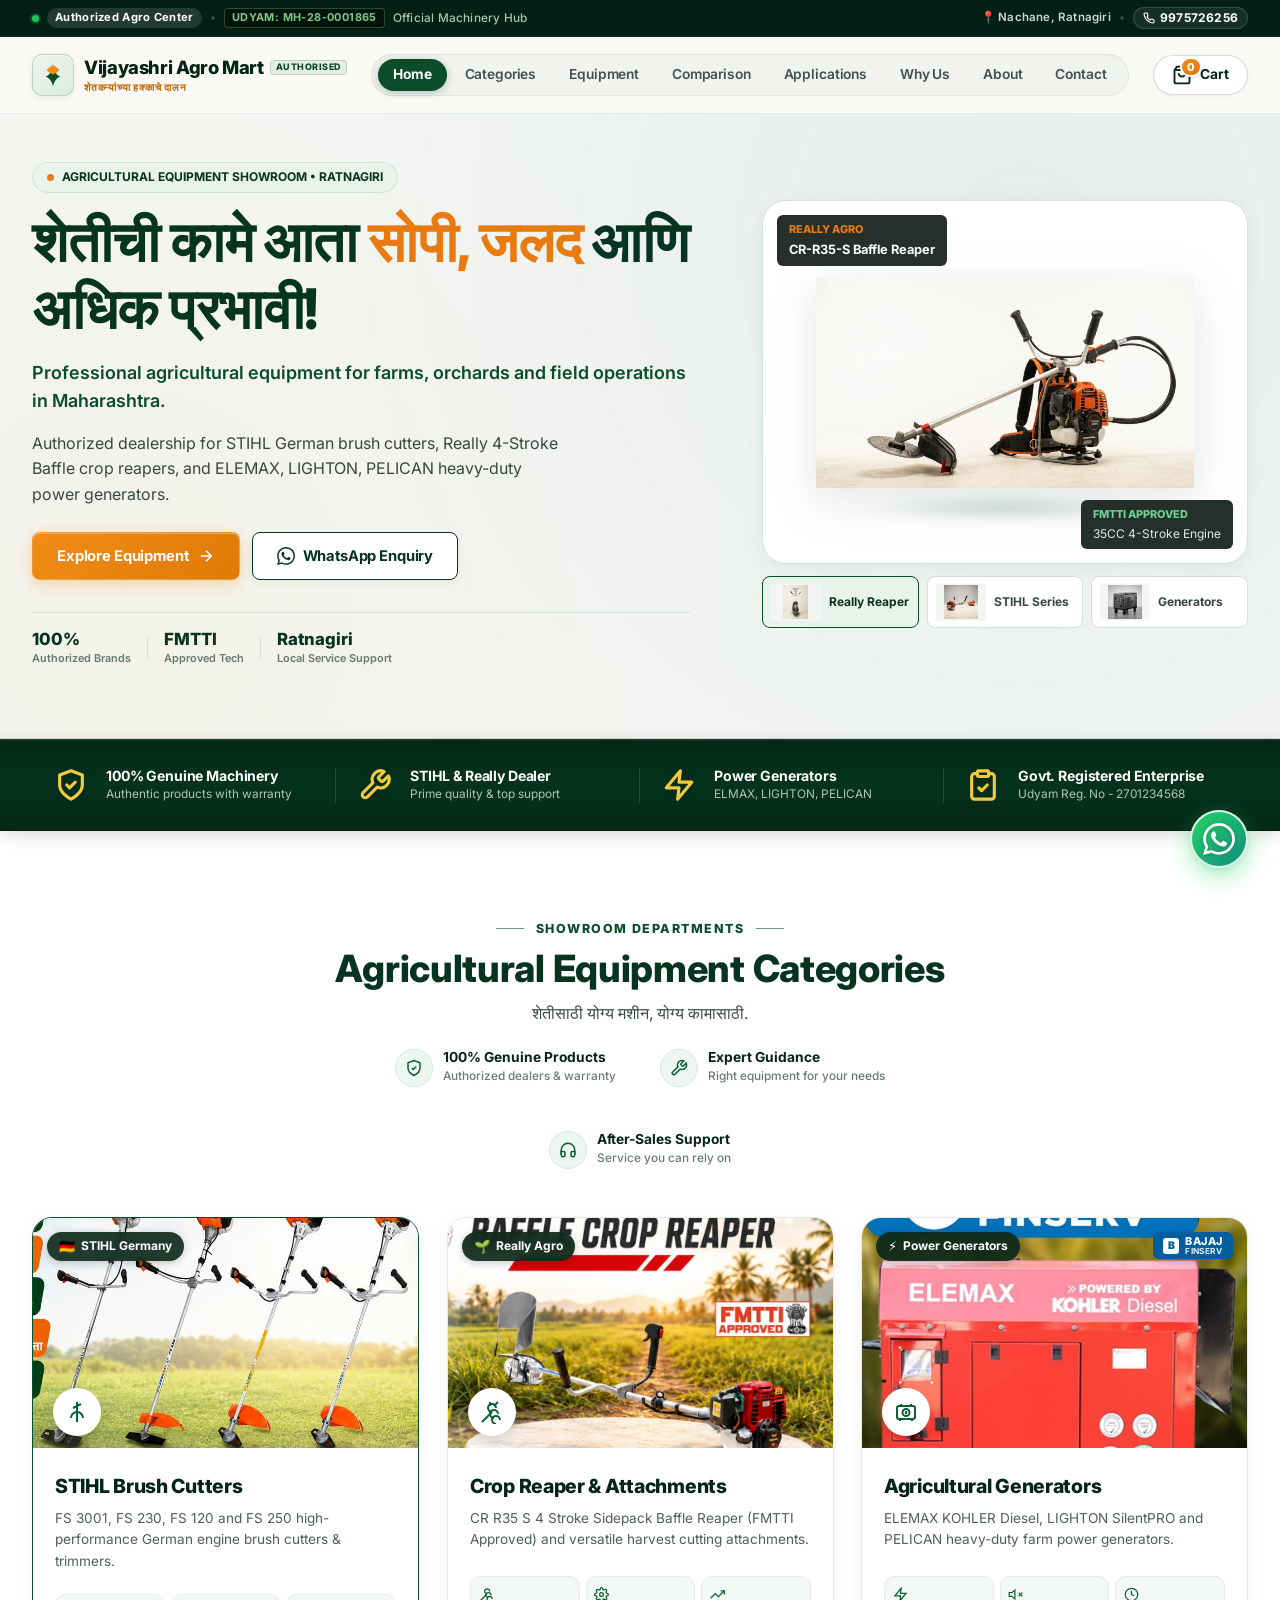
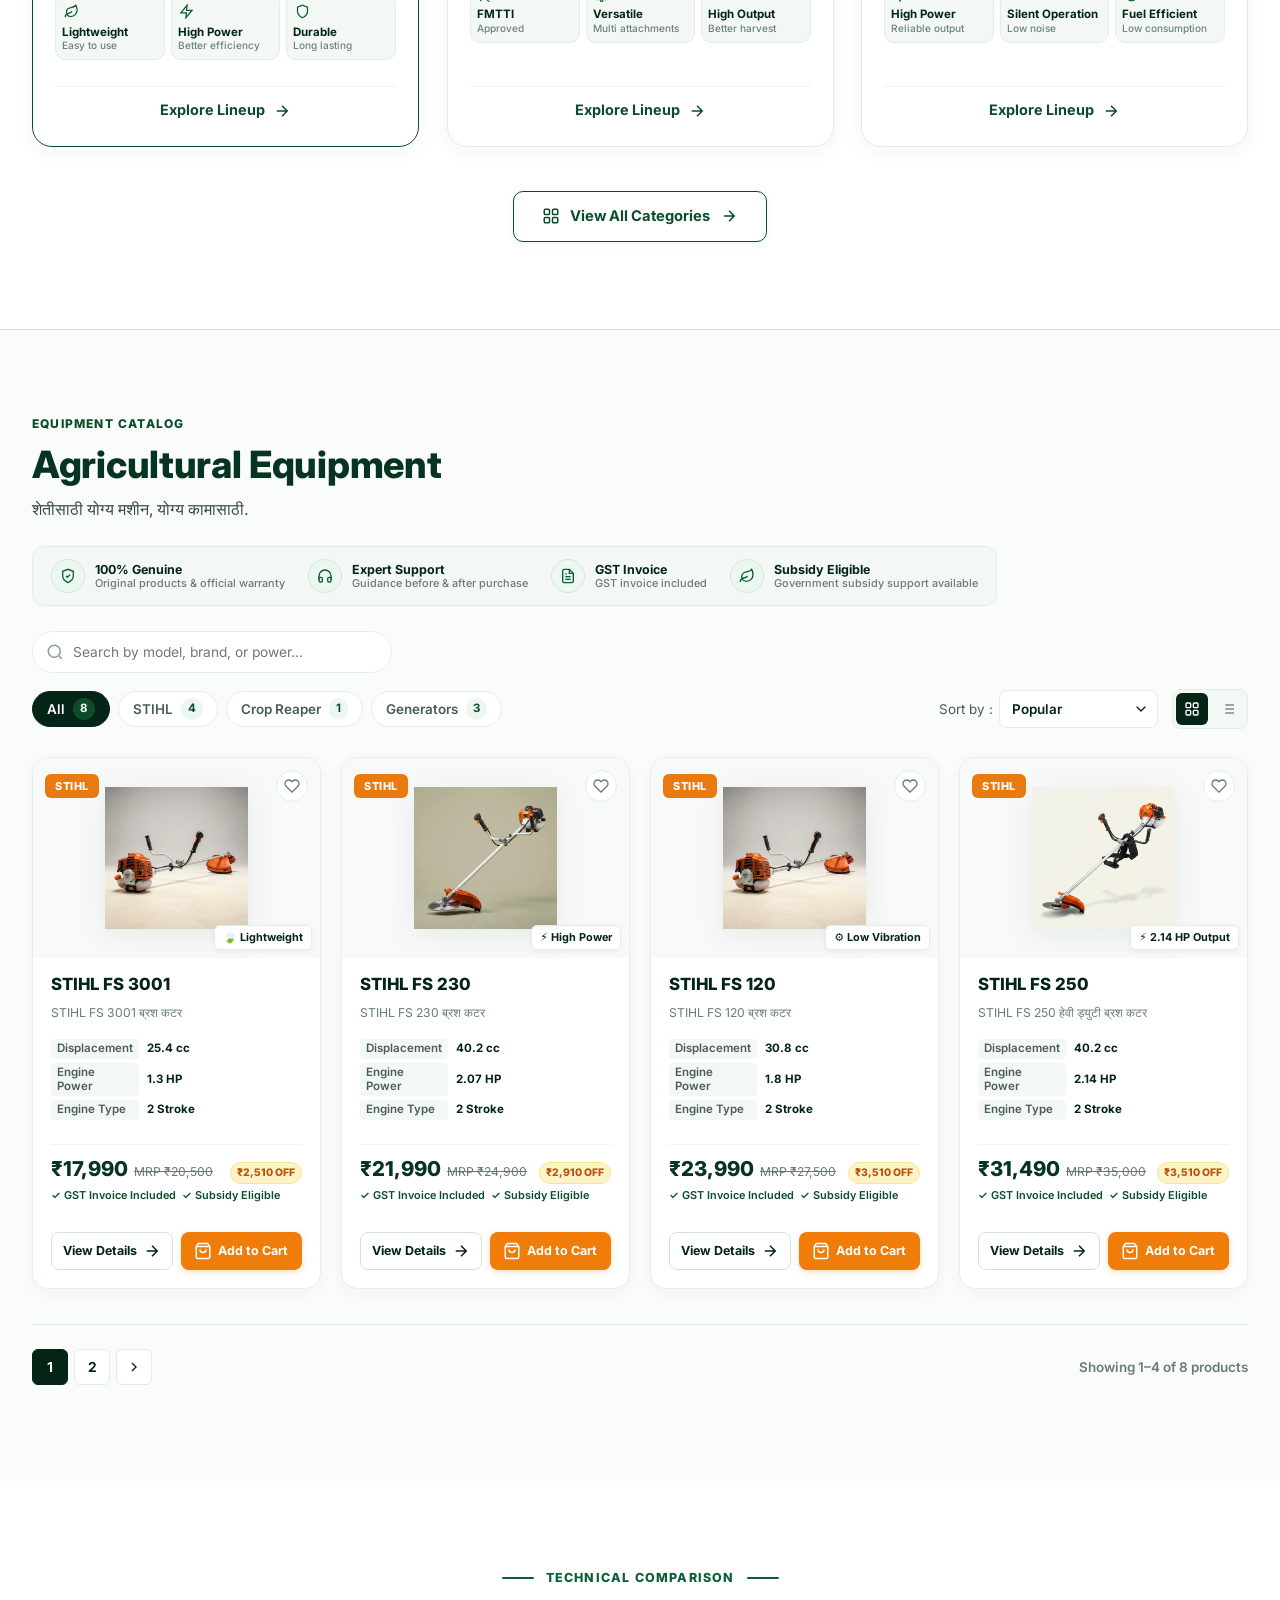
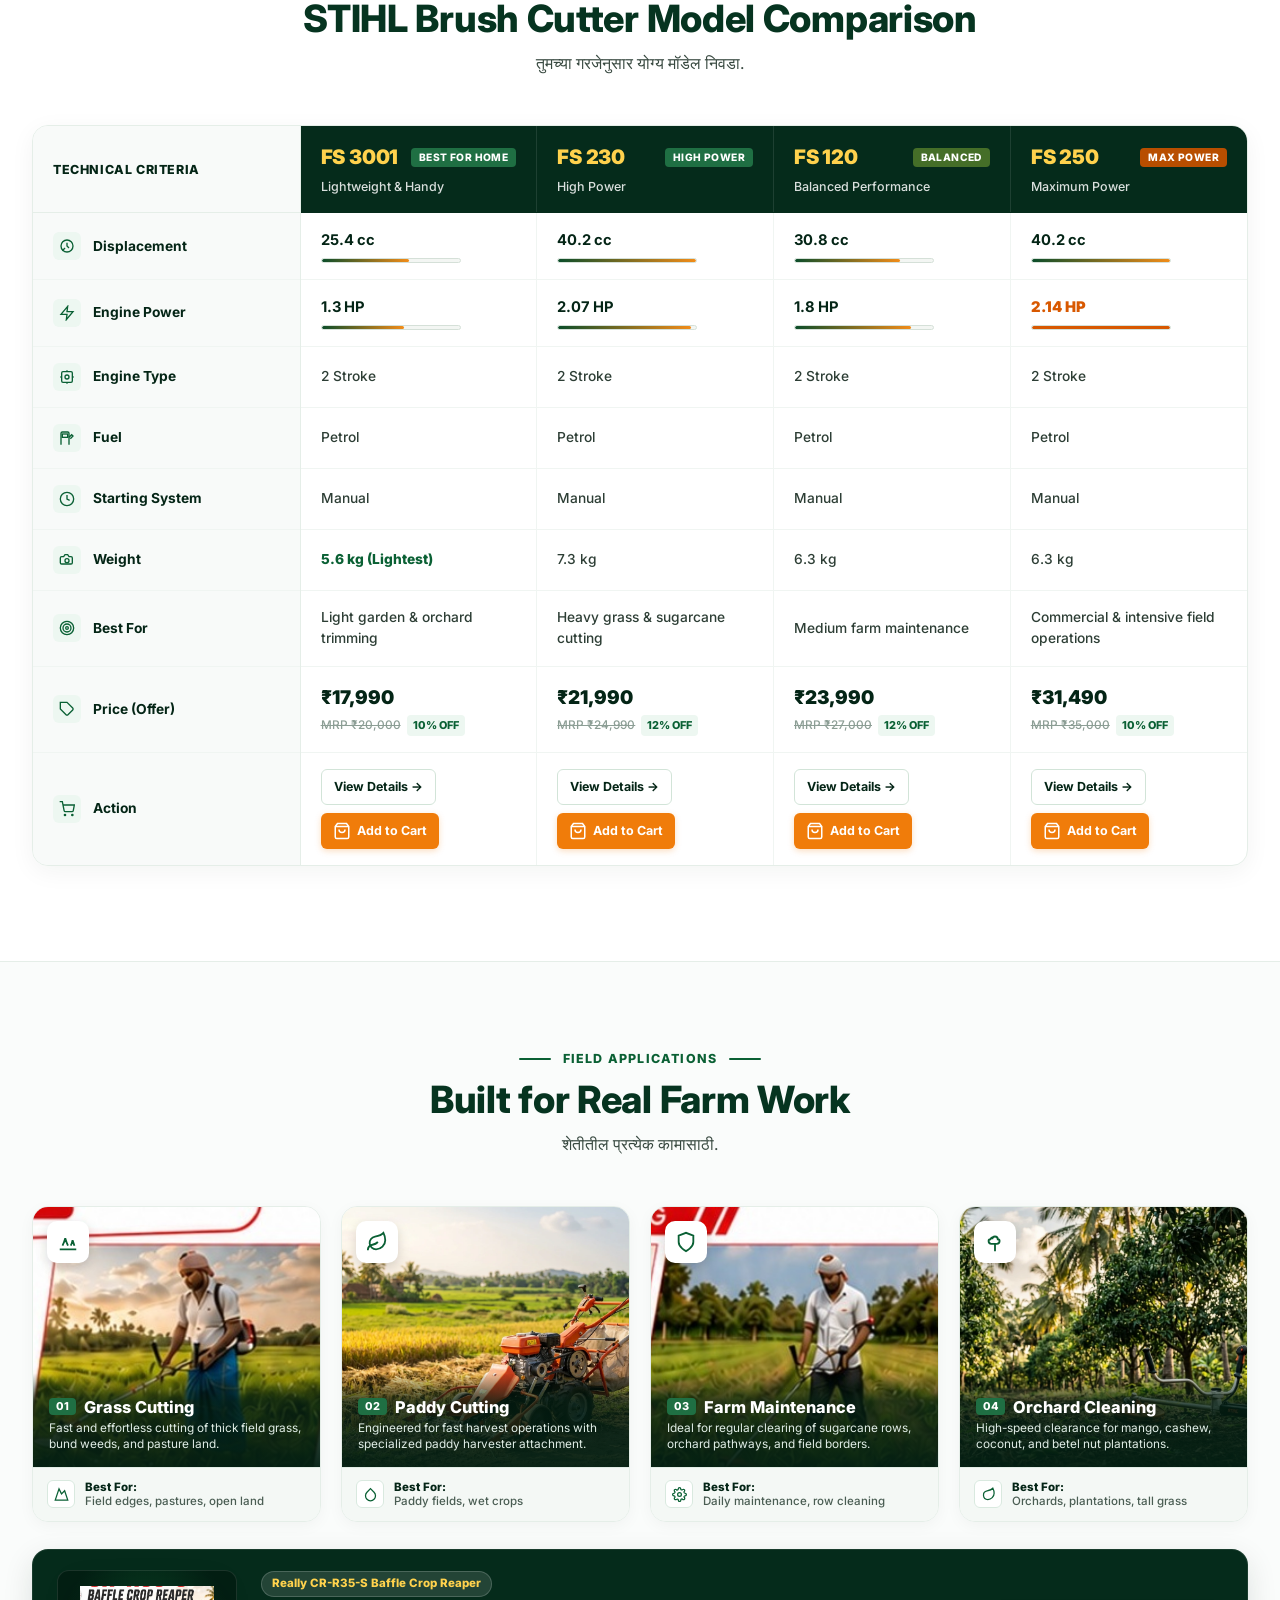
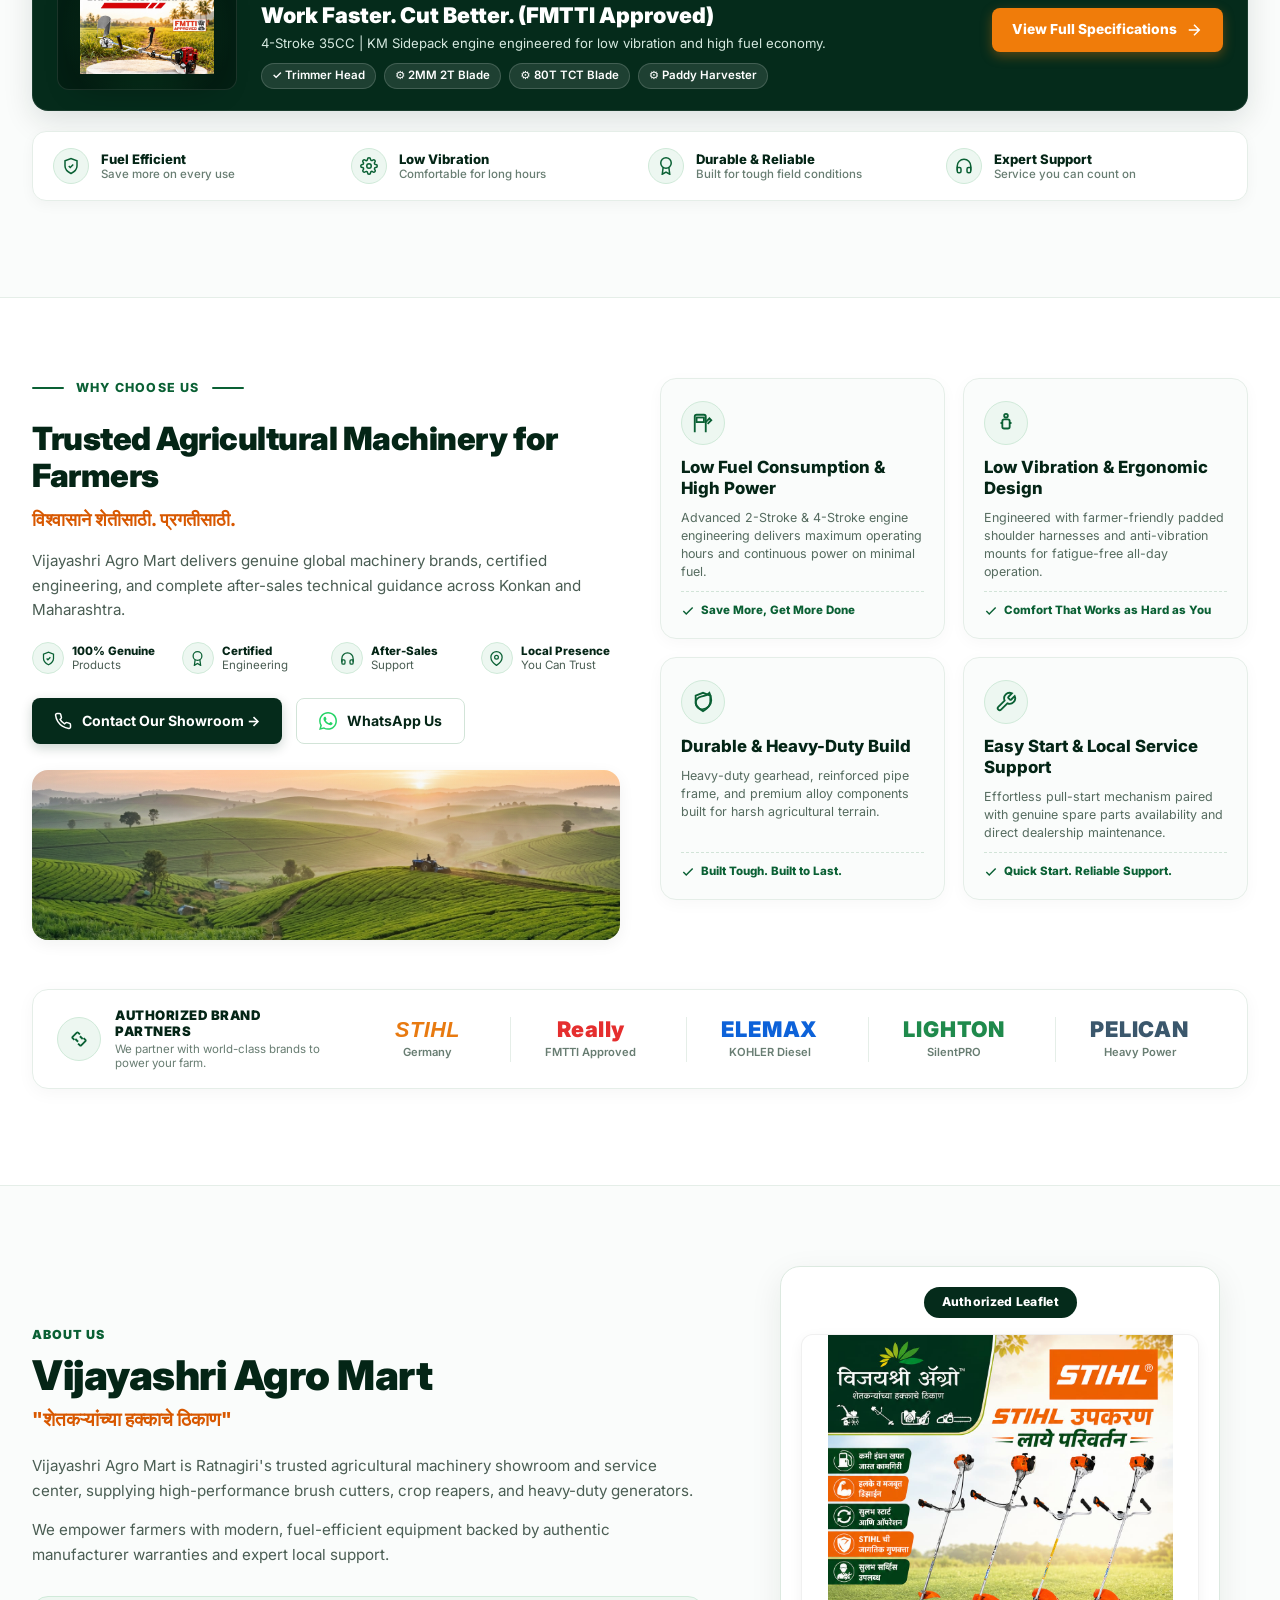
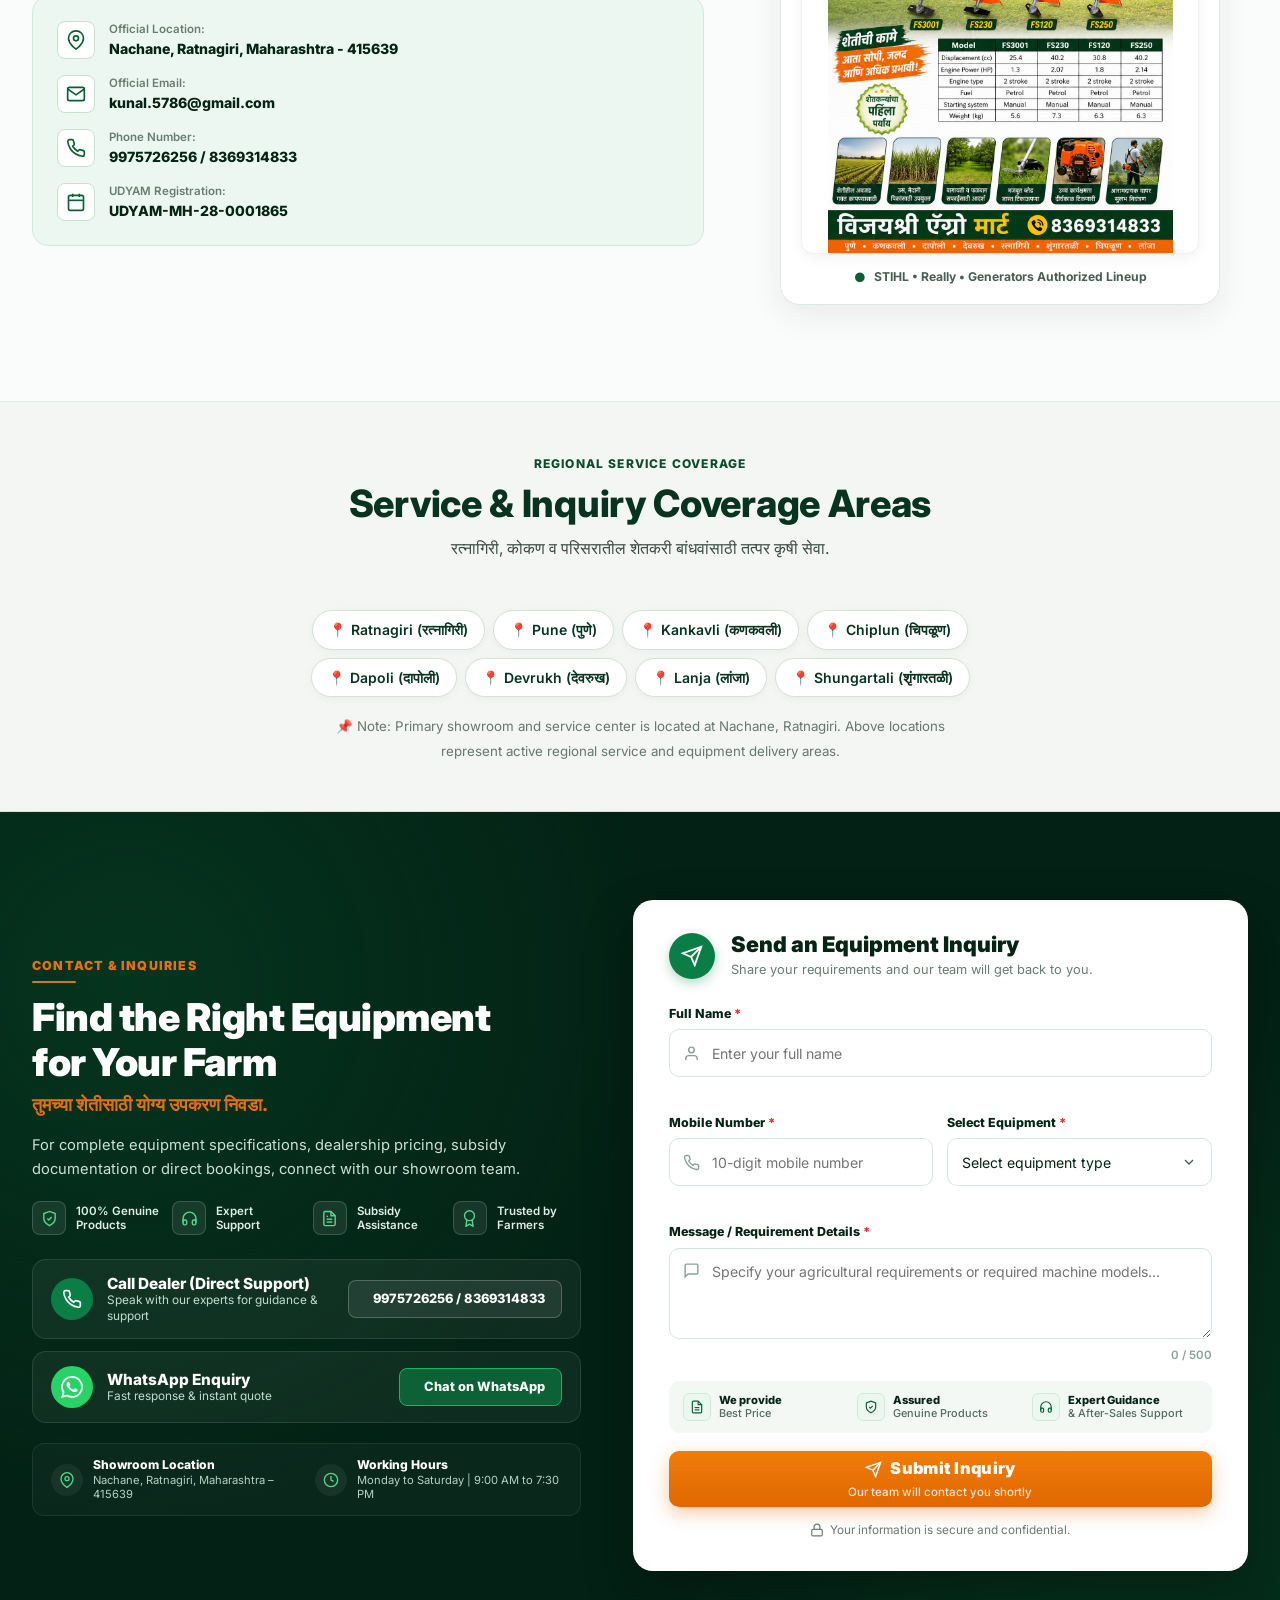
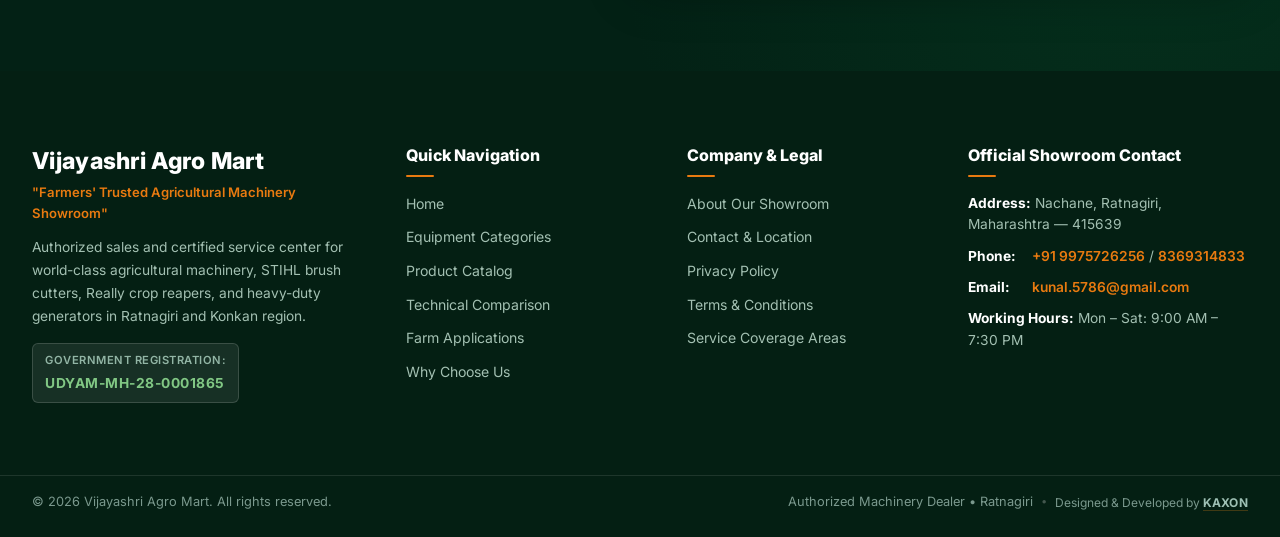
==== commit 2cd62b72: "fix(assets): update product image source path and format Update the image source for the Really CR-R" ====
--- a/index.html
+++ b/index.html
@@ -1291,7 +1291,7 @@
         <div class="reaper-highlight-card reveal-on-scroll">
           <!-- Left: Product Image -->
           <div class="reaper-img-box">
-            <img src="assets/generated-products/really-cr-r35-s.webp" alt="Really CR-R35-S Baffle Crop Reaper" width="220" height="150" loading="lazy">
+            <img src="assets/images/really-cr-r35-s.jpg" alt="Really CR-R35-S Baffle Crop Reaper" width="220" height="150" loading="lazy">
           </div>
 
           <!-- Middle: Content & Accessories -->
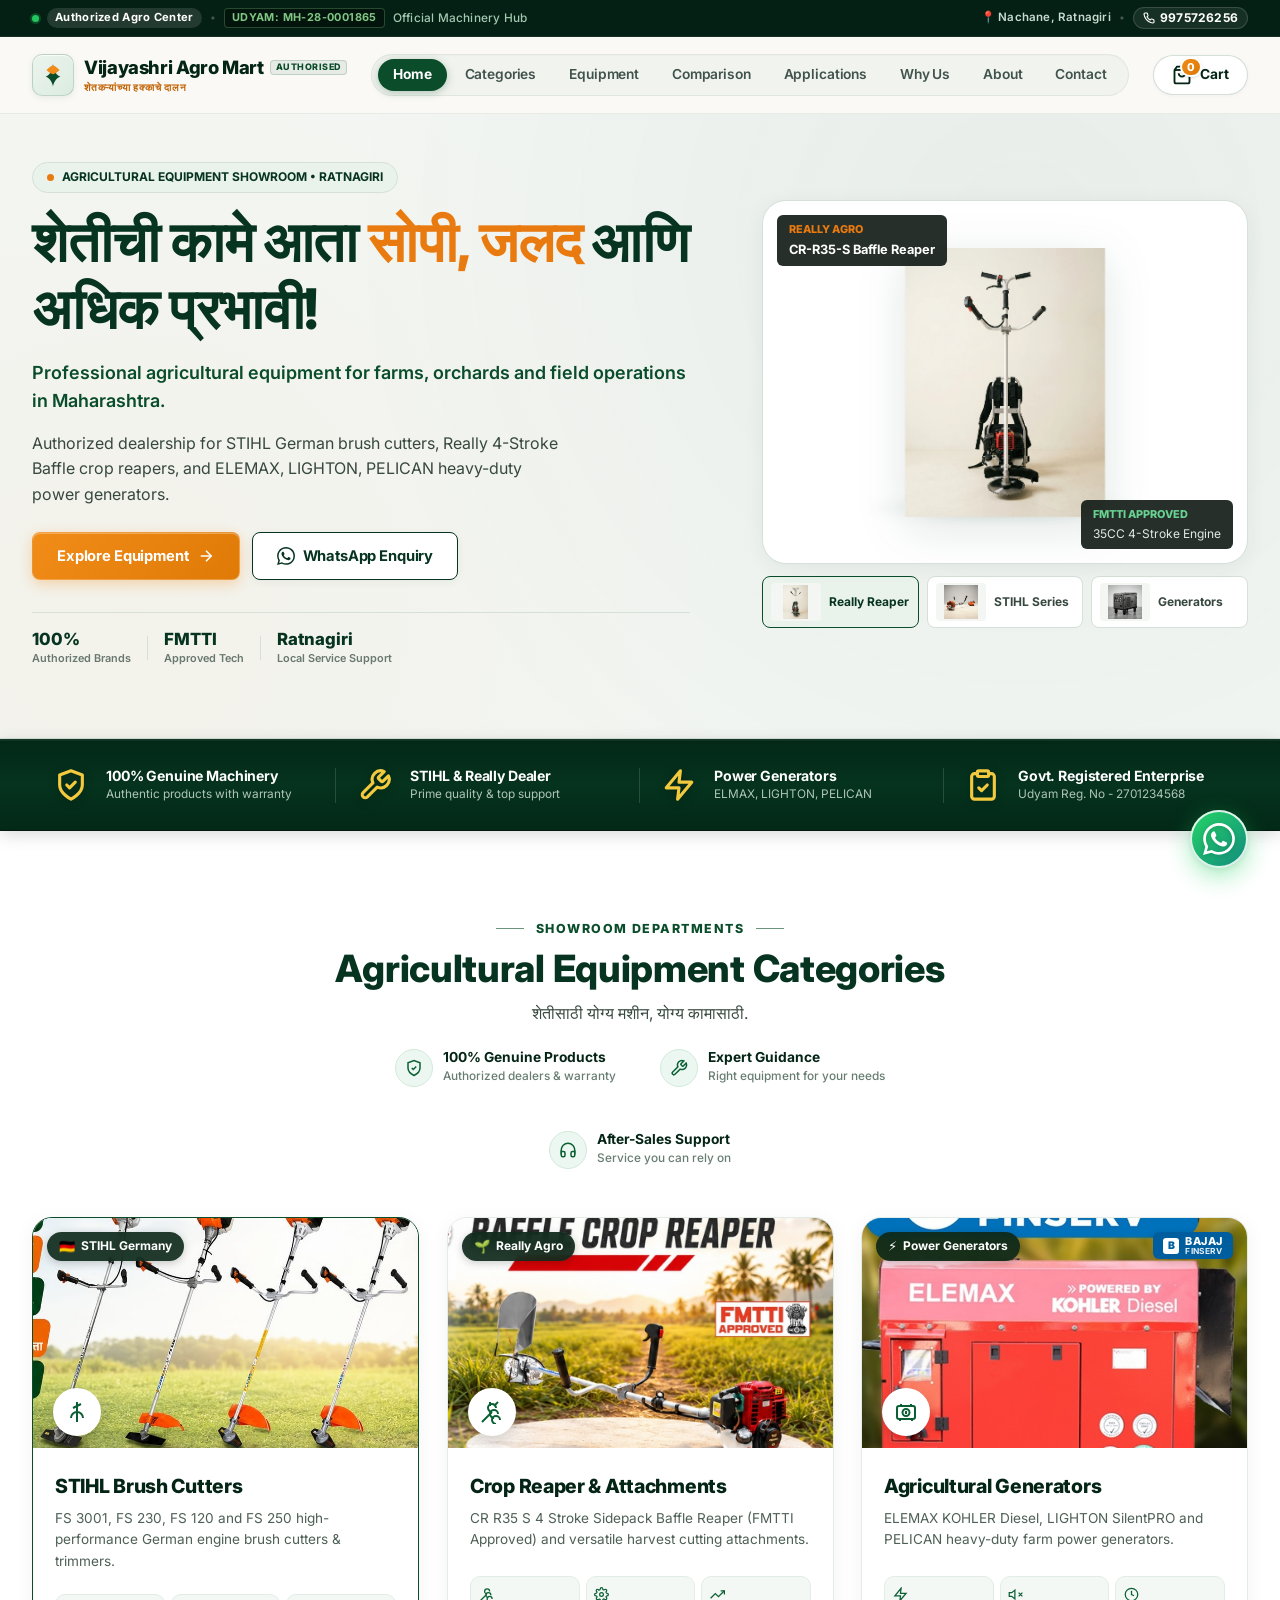
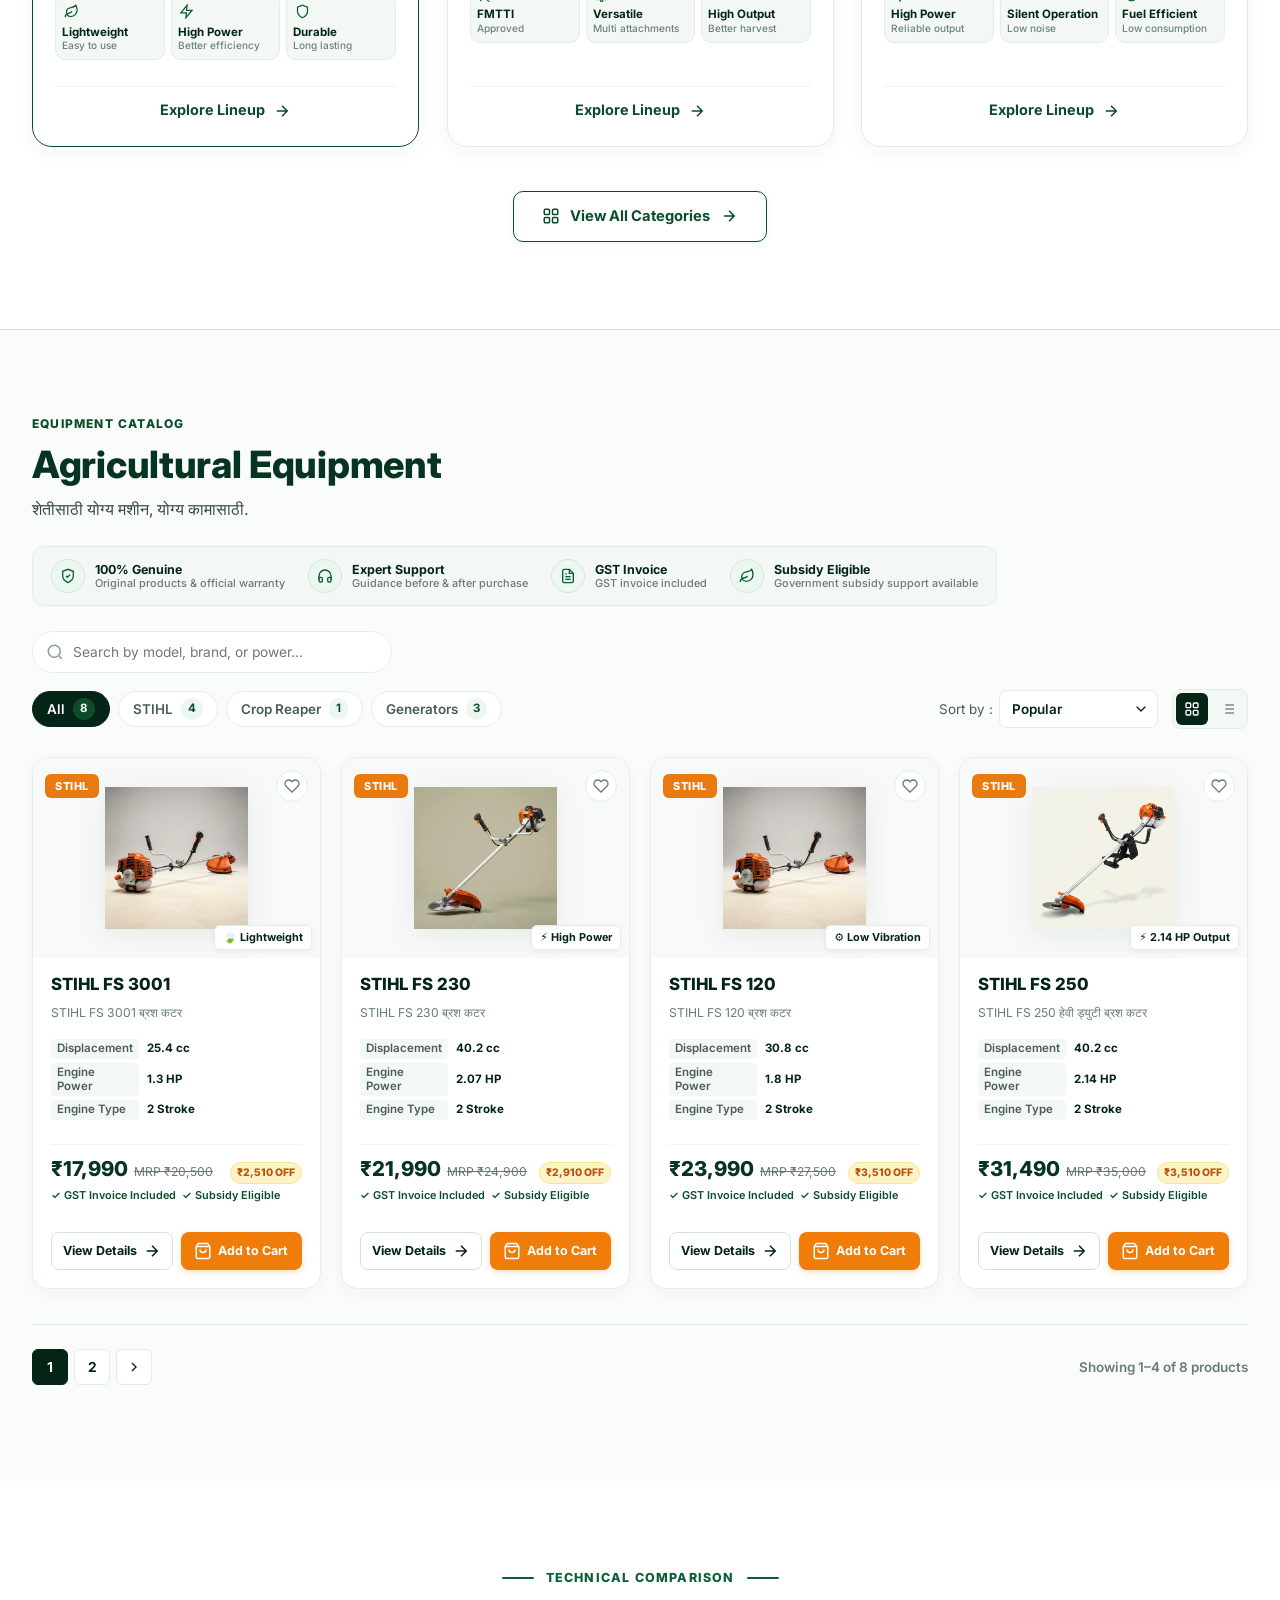
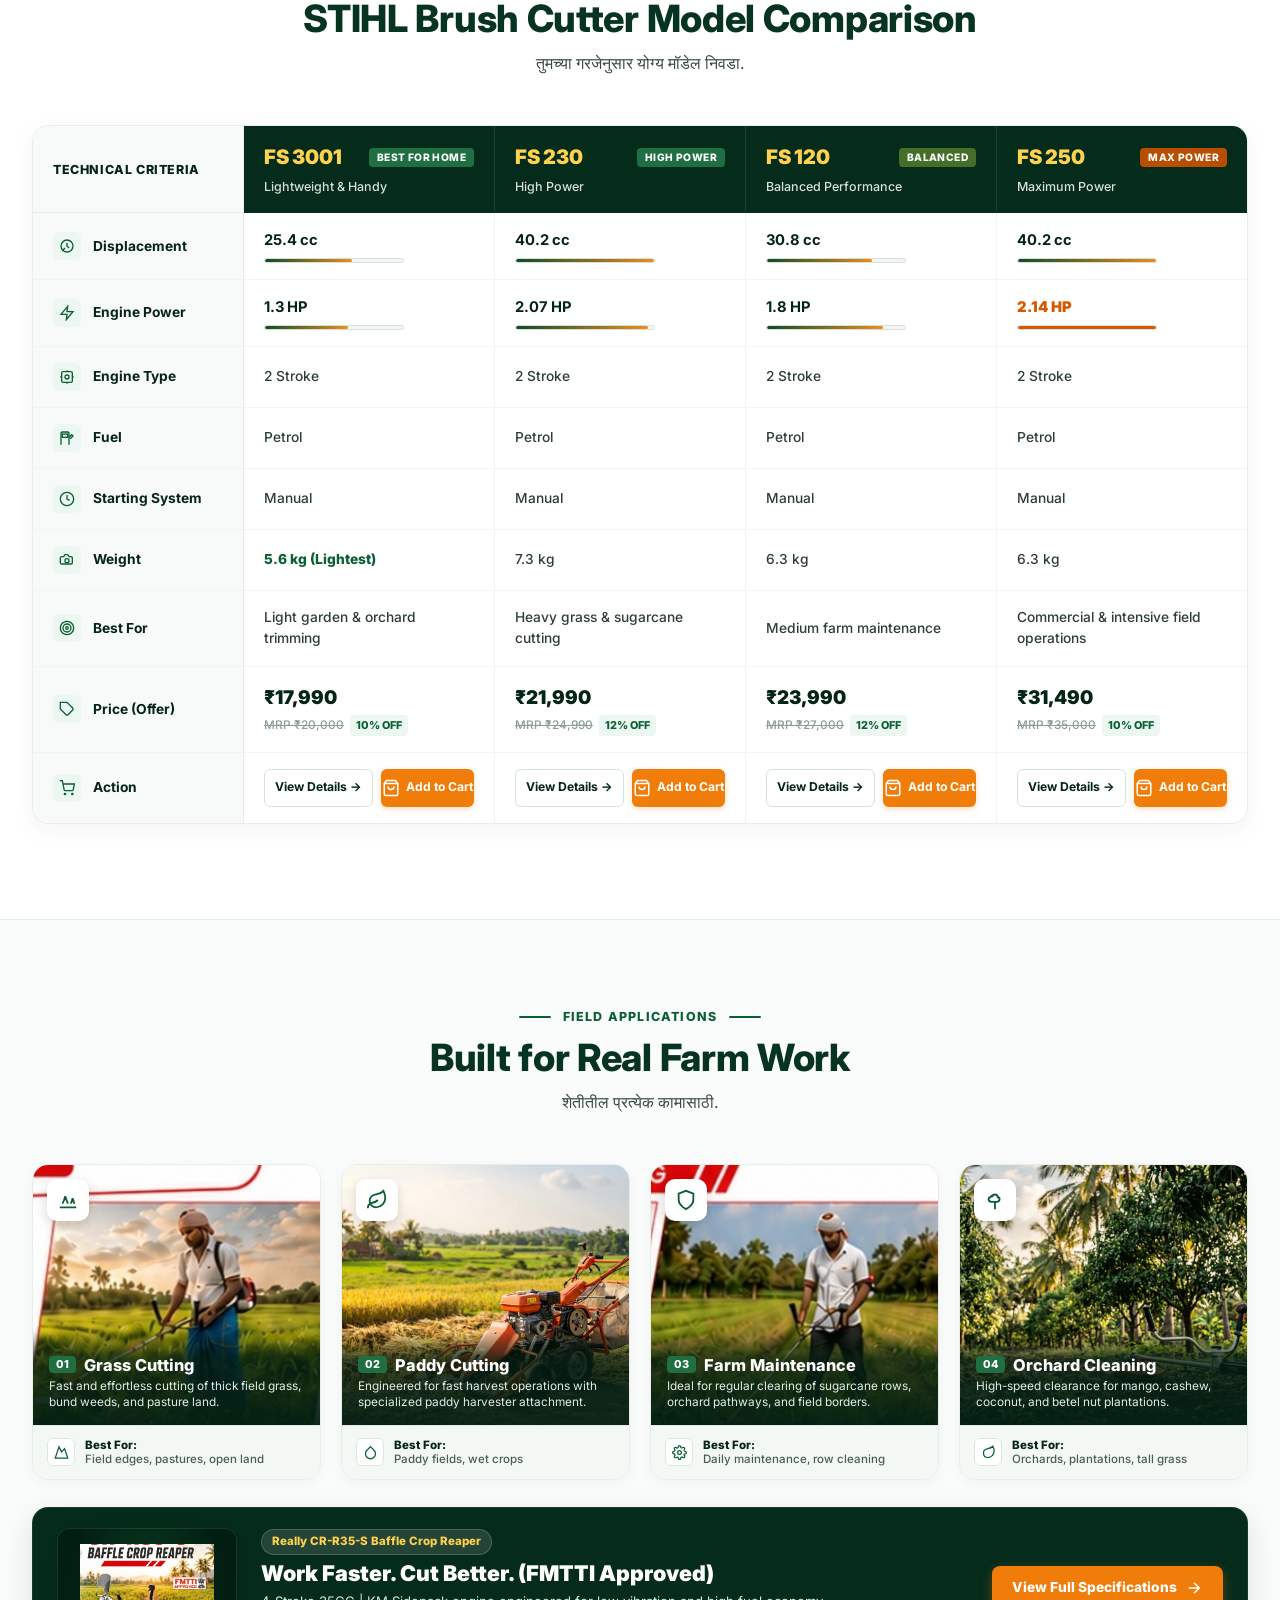
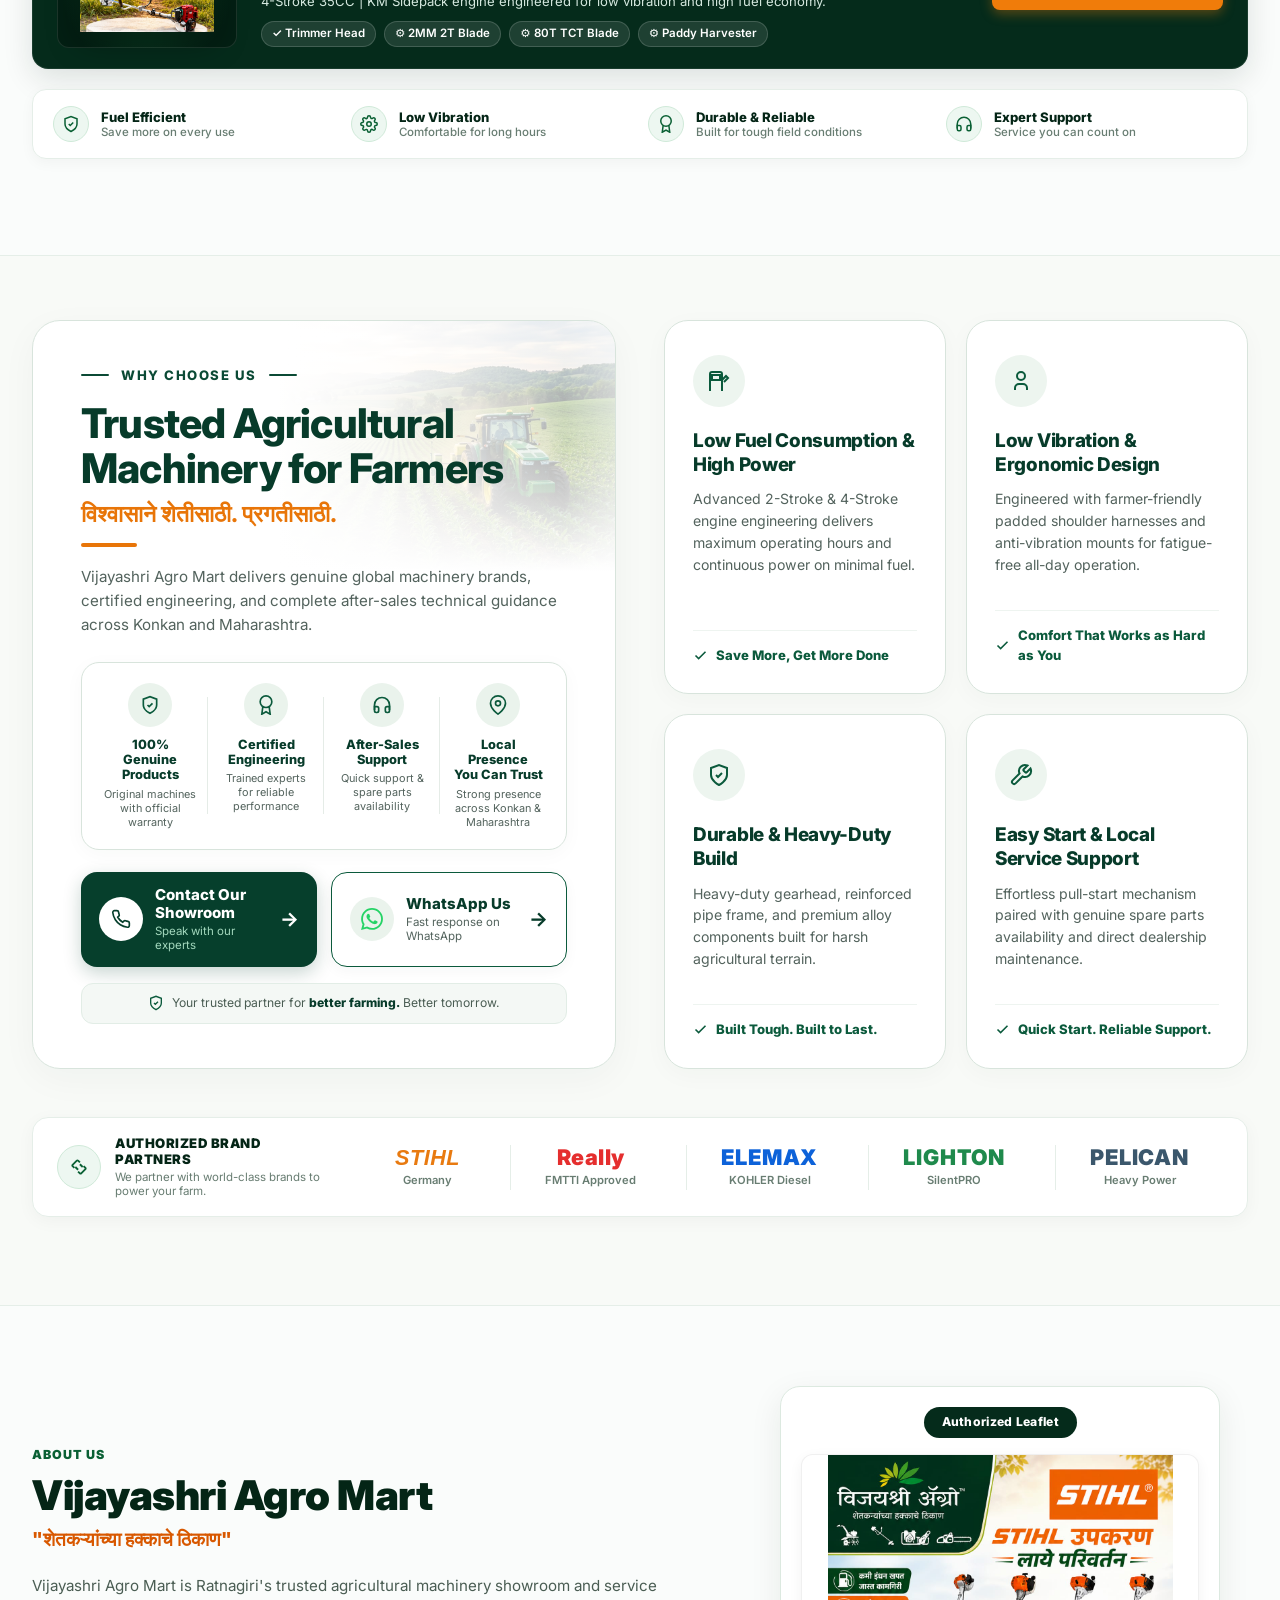
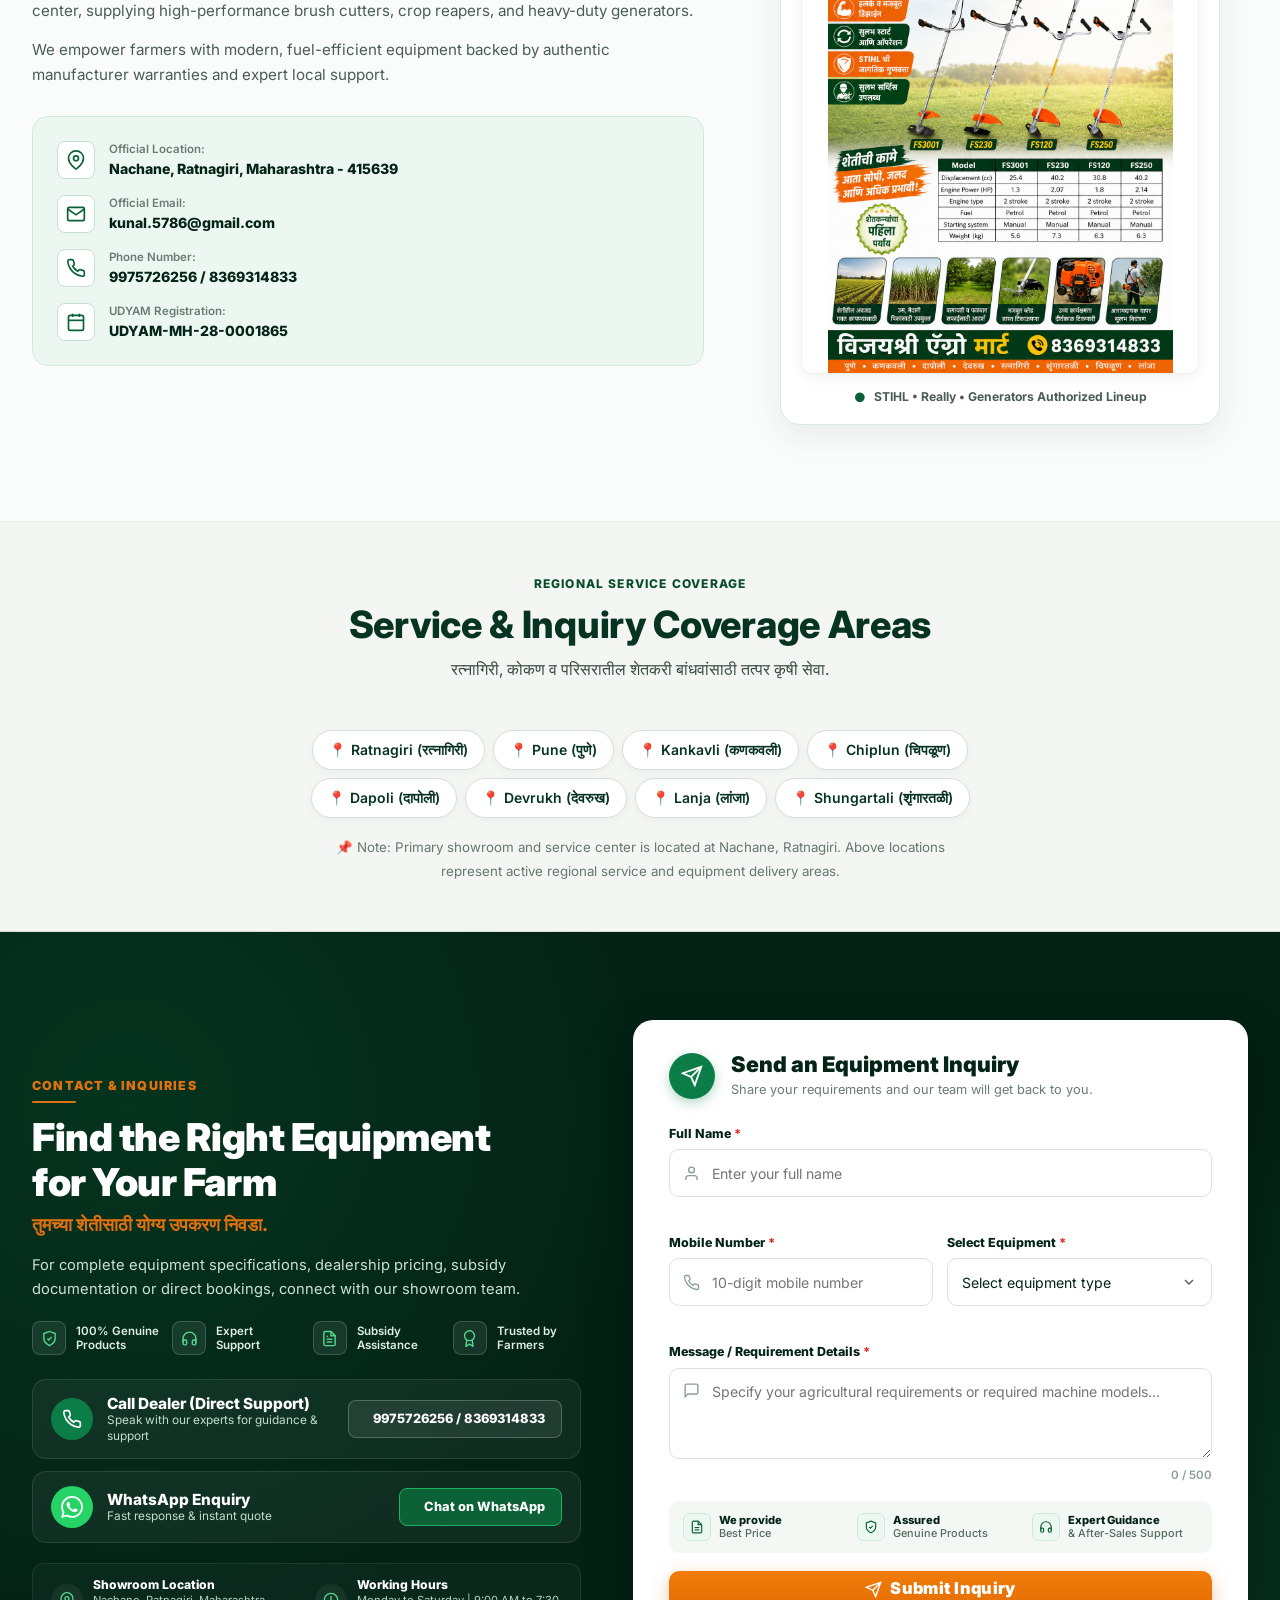
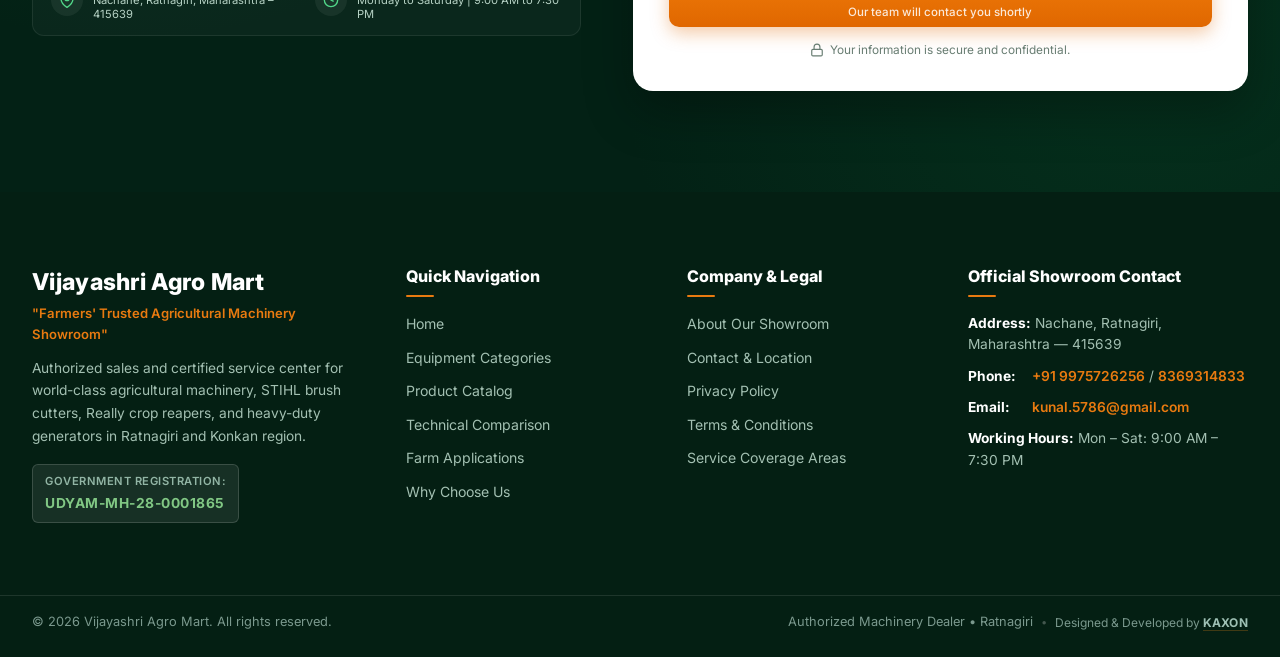
==== commit d584647c: "feat(ui): overhaul "Why Us" section with new visual identity Implement a comprehensive redesign of t" ====
--- a/index.html
+++ b/index.html
@@ -1380,87 +1380,127 @@
       <div class="container">
         <div class="why-us-split-layout">
           <!-- Left Column: Editorial Authority & Panoramic Landscape -->
+          <!-- Left Column: Editorial Authority & Panoramic Landscape -->
           <div class="why-left-column reveal-on-scroll">
-            <div class="comparison-section-eyebrow" style="justify-content: flex-start;">
-              <span class="eyebrow-line" aria-hidden="true"></span>
-              <span class="eyebrow-text">WHY CHOOSE US</span>
-              <span class="eyebrow-line" aria-hidden="true"></span>
-            </div>
-
-            <h2 class="why-main-title">Trusted Agricultural Machinery for Farmers</h2>
+            <!-- Photographic Blend Backdrop -->
+            <div class="why-hero-scenic-blend" aria-hidden="true">
+              <img src="assets/images/why-us-tractor-hero.jpg" alt="" loading="lazy">
+              <div class="why-scenic-fade-mask"></div>
+            </div>
+
+            <div class="why-eyebrow-row">
+              <span class="why-eyebrow-dash" aria-hidden="true"></span>
+              <span class="why-eyebrow-text">WHY CHOOSE US</span>
+              <span class="why-eyebrow-dash" aria-hidden="true"></span>
+            </div>
+
+            <h2 class="why-main-title">Trusted Agricultural<br>Machinery for Farmers</h2>
             <p class="why-marathi-subtitle">विश्वासाने शेतीसाठी. प्रगतीसाठी.</p>
+            <div class="why-orange-accent-bar"></div>
 
             <p class="why-lead-text">
               Vijayashri Agro Mart delivers genuine global machinery brands, certified engineering, and complete after-sales technical guidance across Konkan and Maharashtra.
             </p>
 
-            <!-- 4 Quick Trust Badges -->
-            <div class="why-trust-pills-row">
-              <div class="why-trust-pill">
-                <div class="pill-icon-box">
+            <!-- 4 Trust Pillars in Floating White Strip -->
+            <div class="why-trust-pillars-strip">
+              <div class="why-trust-col">
+                <div class="why-trust-icon-circle">
                   <svg viewBox="0 0 24 24" fill="none" stroke="currentColor" stroke-width="2">
                     <path d="M12 22s8-4 8-10V5l-8-3-8 3v7c0 6 8 10 8 10z" />
                     <path d="m9 12 2 2 4-4" />
                   </svg>
                 </div>
-                <span><strong>100% Genuine</strong><br>Products</span>
-              </div>
-
-              <div class="why-trust-pill">
-                <div class="pill-icon-box">
+                <div class="why-trust-col-content">
+                  <strong class="why-trust-col-title">100% Genuine<br>Products</strong>
+                  <span class="why-trust-col-desc">Original machines with official warranty</span>
+                </div>
+              </div>
+
+              <div class="why-trust-col">
+                <div class="why-trust-icon-circle">
                   <svg viewBox="0 0 24 24" fill="none" stroke="currentColor" stroke-width="2">
                     <circle cx="12" cy="8" r="7" />
                     <polyline points="8.21 13.89 7 23 12 20 17 23 15.79 13.88" />
                   </svg>
                 </div>
-                <span><strong>Certified</strong><br>Engineering</span>
-              </div>
-
-              <div class="why-trust-pill">
-                <div class="pill-icon-box">
+                <div class="why-trust-col-content">
+                  <strong class="why-trust-col-title">Certified<br>Engineering</strong>
+                  <span class="why-trust-col-desc">Trained experts for reliable performance</span>
+                </div>
+              </div>
+
+              <div class="why-trust-col">
+                <div class="why-trust-icon-circle">
                   <svg viewBox="0 0 24 24" fill="none" stroke="currentColor" stroke-width="2">
                     <path d="M3 18v-6a9 9 0 0 1 18 0v6" />
                     <path
                       d="M21 19a2 2 0 0 1-2 2h-1a2 2 0 0 1-2-2v-3a2 2 0 0 1 2-2h3zM3 19a2 2 0 0 0 2 2h1a2 2 0 0 0 2-2v-3a2 2 0 0 0-2-2H3z" />
                   </svg>
                 </div>
-                <span><strong>After-Sales</strong><br>Support</span>
-              </div>
-
-              <div class="why-trust-pill">
-                <div class="pill-icon-box">
+                <div class="why-trust-col-content">
+                  <strong class="why-trust-col-title">After-Sales<br>Support</strong>
+                  <span class="why-trust-col-desc">Quick support & spare parts availability</span>
+                </div>
+              </div>
+
+              <div class="why-trust-col">
+                <div class="why-trust-icon-circle">
                   <svg viewBox="0 0 24 24" fill="none" stroke="currentColor" stroke-width="2">
                     <path d="M21 10c0 7-9 13-9 13s-9-6-9-13a9 9 0 0 1 18 0z" />
                     <circle cx="12" cy="10" r="3" />
                   </svg>
                 </div>
-                <span><strong>Local Presence</strong><br>You Can Trust</span>
-              </div>
-            </div>
-
-            <!-- Dual Action Buttons -->
+                <div class="why-trust-col-content">
+                  <strong class="why-trust-col-title">Local Presence<br>You Can Trust</strong>
+                  <span class="why-trust-col-desc">Strong presence across Konkan & Maharashtra</span>
+                </div>
+              </div>
+            </div>
+
+            <!-- Dual Action Contact Buttons -->
             <div class="why-actions-cluster">
-              <a href="#contact" class="btn-showroom-cta">
-                <svg class="icon-sm" viewBox="0 0 24 24" fill="none" stroke="currentColor" stroke-width="2">
-                  <path
-                    d="M22 16.92v3a2 2 0 0 1-2.18 2 19.79 19.79 0 0 1-8.63-3.07 19.5 19.5 0 0 1-6-6 19.79 19.79 0 0 1-3.07-8.67A2 2 0 0 1 4.11 2h3a2 2 0 0 1 2 1.72 12.84 12.84 0 0 0 .7 2.81 2 2 0 0 1-.45 2.11L8.09 9.91a16 16 0 0 0 6 6l1.27-1.27a2 2 0 0 1 2.11-.45 12.84 12.84 0 0 0 2.81.7A2 2 0 0 1 22 16.92z" />
-                </svg>
-                <span>Contact Our Showroom →</span>
+              <a href="#contact" class="btn-showroom-card-primary">
+                <div class="btn-action-left">
+                  <span class="btn-action-icon-circle phone-circle">
+                    <svg viewBox="0 0 24 24" fill="none" stroke="currentColor" stroke-width="2">
+                      <path
+                        d="M22 16.92v3a2 2 0 0 1-2.18 2 19.79 19.79 0 0 1-8.63-3.07 19.5 19.5 0 0 1-6-6 19.79 19.79 0 0 1-3.07-8.67A2 2 0 0 1 4.11 2h3a2 2 0 0 1 2 1.72 12.84 12.84 0 0 0 .7 2.81 2 2 0 0 1-.45 2.11L8.09 9.91a16 16 0 0 0 6 6l1.27-1.27a2 2 0 0 1 2.11-.45 12.84 12.84 0 0 0 2.81.7A2 2 0 0 1 22 16.92z" />
+                    </svg>
+                  </span>
+                  <div class="btn-action-text">
+                    <strong class="btn-action-heading">Contact Our Showroom</strong>
+                    <span class="btn-action-sub">Speak with our experts</span>
+                  </div>
+                </div>
+                <span class="btn-action-arrow">→</span>
               </a>
-              <button class="btn-whatsapp-cta" onclick="openWhatsAppChat()">
-                <svg class="icon-sm" viewBox="0 0 24 24" fill="currentColor">
-                  <path
-                    d="M.057 24l1.687-6.163c-1.041-1.804-1.588-3.849-1.587-5.946.003-6.556 5.338-11.891 11.893-11.891 3.181.001 6.167 1.24 8.413 3.488 2.245 2.248 3.481 5.236 3.48 8.414-.003 6.557-5.338 11.892-11.893 11.892-1.99-.001-3.951-.5-5.688-1.448l-6.305 1.654zm6.597-3.807c1.676.995 3.276 1.591 5.392 1.592 5.448 0 9.886-4.434 9.889-9.885.002-5.462-4.415-9.89-9.881-9.892-5.452 0-9.887 4.434-9.889 9.884-.001 2.225.651 3.891 1.746 5.634l-.999 3.648 3.742-.981zm11.387-5.464c-.074-.124-.272-.198-.57-.347-.297-.149-1.758-.868-2.031-.967-.272-.099-.47-.149-.669.149-.198.297-.768.967-.941 1.165-.173.198-.347.223-.644.074-.297-.149-1.255-.462-2.39-1.475-.883-.788-1.48-1.761-1.653-2.059-.173-.297-.018-.458.13-.606.134-.133.297-.347.446-.521.151-.172.2-.296.3-.495.099-.198.05-.372-.025-.521-.075-.148-.669-1.611-.916-2.206-.242-.579-.487-.501-.669-.51l-.57-.01c-.198 0-.52.074-.792.372s-1.04 1.016-1.04 2.479 1.065 2.876 1.213 3.074c.149.198 2.095 3.2 5.076 4.487.709.306 1.263.489 1.694.626.712.226 1.36.194 1.872.118.571-.085 1.758-.719 2.006-1.413.248-.695.248-1.29.173-1.414z" />
-                </svg>
-                <span>WhatsApp Us</span>
-              </button>
-            </div>
-
-            <!-- Panoramic Farm Landscape Image Plate -->
-            <div class="why-landscape-plate">
-              <img src="assets/images/farm-landscape-why-us.jpg" alt="Lush agricultural farmland hills" width="560"
-                height="240" loading="lazy">
-              <div class="why-landscape-overlay"></div>
+
+              <a href="https://wa.me/919975726256?text=Hello%20Vijayashri%20Agro%20Mart,%20I%20would%20like%20to%20know%20more%20about%20your%20agricultural%20machinery."
+                target="_blank" rel="noopener noreferrer" class="btn-showroom-card-secondary">
+                <div class="btn-action-left">
+                  <span class="btn-action-icon-circle wa-circle">
+                    <svg viewBox="0 0 24 24" fill="currentColor">
+                      <path
+                        d="M.057 24l1.687-6.163c-1.041-1.804-1.588-3.849-1.587-5.946.003-6.556 5.338-11.891 11.893-11.891 3.181.001 6.167 1.24 8.413 3.488 2.245 2.248 3.481 5.236 3.48 8.414-.003 6.557-5.338 11.892-11.893 11.892-1.99-.001-3.951-.5-5.688-1.448l-6.305 1.654zm6.597-3.807c1.676.995 3.276 1.591 5.392 1.592 5.448 0 9.886-4.434 9.889-9.885.002-5.462-4.415-9.89-9.881-9.892-5.452 0-9.887 4.434-9.889 9.884-.001 2.225.651 3.891 1.746 5.634l-.999 3.648 3.742-.981zm11.387-5.464c-.074-.124-.272-.198-.57-.347-.297-.149-1.758-.868-2.031-.967-.272-.099-.47-.149-.669.149-.198.297-.768.967-.941 1.165-.173.198-.347.223-.644.074-.297-.149-1.255-.462-2.39-1.475-.883-.788-1.48-1.761-1.653-2.059-.173-.297-.018-.458.13-.606.134-.133.297-.347.446-.521.151-.172.2-.296.3-.495.099-.198.05-.372-.025-.521-.075-.148-.669-1.611-.916-2.206-.242-.579-.487-.501-.669-.51l-.57-.01c-.198 0-.52.074-.792.372s-1.04 1.016-1.04 2.479 1.065 2.876 1.213 3.074c.149.198 2.095 3.2 5.076 4.487.709.306 1.263.489 1.694.626.712.226 1.36.194 1.872.118.571-.085 1.758-.719 2.006-1.413.248-.695.248-1.29.173-1.414z" />
+                    </svg>
+                  </span>
+                  <div class="btn-action-text">
+                    <strong class="btn-action-heading">WhatsApp Us</strong>
+                    <span class="btn-action-sub">Fast response on WhatsApp</span>
+                  </div>
+                </div>
+                <span class="btn-action-arrow green-arrow">→</span>
+              </a>
+            </div>
+
+            <!-- Bottom Reassurance Strip -->
+            <div class="why-footer-reassurance-bar">
+              <svg class="reassurance-shield-icon" viewBox="0 0 24 24" fill="none" stroke="currentColor" stroke-width="2">
+                <path d="M12 22s8-4 8-10V5l-8-3-8 3v7c0 6 8 10 8 10z" />
+                <path d="m9 12 2 2 4-4" />
+              </svg>
+              <span>Your trusted partner for <strong>better farming.</strong> Better tomorrow.</span>
             </div>
           </div>
 
@@ -1476,10 +1516,9 @@
                 </svg>
               </div>
               <h3 class="benefit-title">Low Fuel Consumption & High Power</h3>
-              <p class="benefit-desc">Advanced 2-Stroke & 4-Stroke engine engineering delivers maximum operating hours and
-                continuous power on minimal fuel.</p>
+              <p class="benefit-desc">Advanced 2-Stroke & 4-Stroke engine engineering delivers maximum operating hours and continuous power on minimal fuel.</p>
               <div class="benefit-footer-check">
-                <svg viewBox="0 0 24 24" fill="none" stroke="currentColor" stroke-width="2">
+                <svg viewBox="0 0 24 24" fill="none" stroke="currentColor" stroke-width="2.5">
                   <polyline points="20 6 9 17 4 12" />
                 </svg>
                 <span>Save More, Get More Done</span>
@@ -1490,16 +1529,14 @@
             <div class="benefit-box">
               <div class="benefit-icon-round" aria-hidden="true">
                 <svg viewBox="0 0 24 24" fill="none" stroke="currentColor" stroke-width="2">
-                  <circle cx="12" cy="4" r="2" />
-                  <path d="M10 8h4a2 2 0 0 1 2 2v6a2 2 0 0 1-2 2h-4a2 2 0 0 1-2-2v-6a2 2 0 0 1 2-2z" />
-                  <path d="M6 12h2M16 12h2" />
+                  <circle cx="12" cy="7" r="4" />
+                  <path d="M6 21v-2a4 4 0 0 1 4-4h4a4 4 0 0 1 4 4v2" />
                 </svg>
               </div>
               <h3 class="benefit-title">Low Vibration & Ergonomic Design</h3>
-              <p class="benefit-desc">Engineered with farmer-friendly padded shoulder harnesses and anti-vibration mounts
-                for fatigue-free all-day operation.</p>
+              <p class="benefit-desc">Engineered with farmer-friendly padded shoulder harnesses and anti-vibration mounts for fatigue-free all-day operation.</p>
               <div class="benefit-footer-check">
-                <svg viewBox="0 0 24 24" fill="none" stroke="currentColor" stroke-width="2">
+                <svg viewBox="0 0 24 24" fill="none" stroke="currentColor" stroke-width="2.5">
                   <polyline points="20 6 9 17 4 12" />
                 </svg>
                 <span>Comfort That Works as Hard as You</span>
@@ -1511,14 +1548,13 @@
               <div class="benefit-icon-round" aria-hidden="true">
                 <svg viewBox="0 0 24 24" fill="none" stroke="currentColor" stroke-width="2">
                   <path d="M12 22s8-4 8-10V5l-8-3-8 3v7c0 6 8 10 8 10z" />
-                  <path d="M11 20A7 7 0 0 1 9.8 6.1C15.5 5 17 4.48 19 2c1 2 2 4.18 2 8 0 5.5-4.78 10-10 10Z" />
+                  <path d="m9 12 2 2 4-4" />
                 </svg>
               </div>
               <h3 class="benefit-title">Durable & Heavy-Duty Build</h3>
-              <p class="benefit-desc">Heavy-duty gearhead, reinforced pipe frame, and premium alloy components built for
-                harsh agricultural terrain.</p>
+              <p class="benefit-desc">Heavy-duty gearhead, reinforced pipe frame, and premium alloy components built for harsh agricultural terrain.</p>
               <div class="benefit-footer-check">
-                <svg viewBox="0 0 24 24" fill="none" stroke="currentColor" stroke-width="2">
+                <svg viewBox="0 0 24 24" fill="none" stroke="currentColor" stroke-width="2.5">
                   <polyline points="20 6 9 17 4 12" />
                 </svg>
                 <span>Built Tough. Built to Last.</span>
@@ -1529,15 +1565,13 @@
             <div class="benefit-box">
               <div class="benefit-icon-round" aria-hidden="true">
                 <svg viewBox="0 0 24 24" fill="none" stroke="currentColor" stroke-width="2">
-                  <path
-                    d="M14.7 6.3a1 1 0 0 0 0 1.4l1.6 1.6a1 1 0 0 0 1.4 0l3.77-3.77a6 6 0 0 1-7.94 7.94l-6.91 6.91a2.12 2.12 0 0 1-3-3l6.91-6.91a6 6 0 0 1 7.94-7.94l-3.76 3.76z" />
+                  <path d="M14.7 6.3a1 1 0 0 0 0 1.4l1.6 1.6a1 1 0 0 0 1.4 0l3.77-3.77a6 6 0 0 1-7.94 7.94l-6.91 6.91a2.12 2.12 0 0 1-3-3l6.91-6.91a6 6 0 0 1 7.94-7.94l-3.76 3.76z" />
                 </svg>
               </div>
               <h3 class="benefit-title">Easy Start & Local Service Support</h3>
-              <p class="benefit-desc">Effortless pull-start mechanism paired with genuine spare parts availability and
-                direct dealership maintenance.</p>
+              <p class="benefit-desc">Effortless pull-start mechanism paired with genuine spare parts availability and direct dealership maintenance.</p>
               <div class="benefit-footer-check">
-                <svg viewBox="0 0 24 24" fill="none" stroke="currentColor" stroke-width="2">
+                <svg viewBox="0 0 24 24" fill="none" stroke="currentColor" stroke-width="2.5">
                   <polyline points="20 6 9 17 4 12" />
                 </svg>
                 <span>Quick Start. Reliable Support.</span>
--- a/style.css
+++ b/style.css
@@ -2987,22 +2987,23 @@
   border-radius: 4px;
 }
 
-/* Action Cluster */
+/* Action Cluster (Desktop Side by Side) */
 .comp-action-cluster {
   display: flex;
   align-items: center;
   gap: 8px;
-  flex-wrap: wrap;
+  flex-wrap: nowrap;
+  width: 100%;
 }
 
 .btn-comp-details {
-  height: 36px;
-  padding: 0 12px;
+  height: 38px;
+  padding: 0 10px;
   background: #FFFFFF;
   border: 1.5px solid #D2E4D8;
   border-radius: 6px;
   color: #042516;
-  font-size: 0.78rem;
+  font-size: 0.76rem;
   font-weight: 700;
   cursor: pointer;
   white-space: nowrap;
@@ -3010,21 +3011,23 @@
   display: inline-flex;
   align-items: center;
   justify-content: center;
+  flex: 1 1 0;
 }
 
 .btn-comp-details:hover {
   border-color: #0B4D2A;
   background: #F4F8F5;
+  color: #0A6034;
 }
 
 .btn-comp-cart {
-  height: 36px;
-  padding: 0 12px;
+  height: 38px;
+  padding: 0 10px;
   background: #F07C0A;
   border: none;
   border-radius: 6px;
   color: #FFFFFF;
-  font-size: 0.78rem;
+  font-size: 0.76rem;
   font-weight: 700;
   cursor: pointer;
   display: inline-flex;
@@ -3034,6 +3037,7 @@
   white-space: nowrap;
   transition: all 0.2s ease;
   box-shadow: 0 2px 6px rgba(240, 124, 10, 0.25);
+  flex: 1 1 0;
 }
 
 .btn-comp-cart:hover {
@@ -3504,25 +3508,25 @@
 }
 
 /* --------------------------------------------------------------------------
-   12. Why Choose Us & Authorized Brand Partners (Pixel-Perfect Reference Match)
+   12. Why Choose Us (Pixel-Perfect Reference Match)
    -------------------------------------------------------------------------- */
 .why-us-section {
-  padding: 80px 0 96px;
-  background-color: #FFFFFF;
+  padding: 64px 0 88px;
+  background-color: #F8FAF7;
   border-bottom: 1px solid #E5EEE8;
 }
 
 @media (max-width: 767px) {
   .why-us-section {
-    padding: 56px 0 64px;
+    padding: 44px 0 56px;
   }
 }
 
 .why-us-split-layout {
   display: grid;
   grid-template-columns: 1fr 1fr;
-  gap: 40px;
-  align-items: start;
+  gap: 48px;
+  align-items: stretch;
   margin-bottom: 48px;
 }
 
@@ -3533,252 +3537,472 @@
   }
 }
 
+/* Left Column Container - Dedicated Editorial Card */
 .why-left-column {
-  display: flex;
-  flex-direction: column;
-  gap: 16px;
-}
-
-.why-main-title {
-  font-size: clamp(1.8rem, 2.5vw, 2.5rem);
-  font-weight: 900;
-  color: #042516;
-  line-height: 1.15;
-  margin: 0;
-  letter-spacing: -0.5px;
-}
-
-.why-marathi-subtitle {
-  font-size: 1.15rem;
-  font-weight: 800;
-  color: #D85800;
-  margin: -6px 0 0 0;
-}
-
-.why-lead-text {
-  color: #4A5D53;
-  font-size: 0.95rem;
-  line-height: 1.6;
-  margin: 0;
-}
-
-/* 4 Quick Trust Badges */
-.why-trust-pills-row {
-  display: grid;
-  grid-template-columns: repeat(4, 1fr);
-  gap: 10px;
-  margin-top: 4px;
-}
-
-@media (max-width: 540px) {
-  .why-trust-pills-row {
-    grid-template-columns: repeat(2, 1fr);
-    gap: 12px;
-  }
-}
-
-.why-trust-pill {
-  display: flex;
-  align-items: center;
-  gap: 8px;
-  font-size: 0.72rem;
-  color: #4A5D53;
-  line-height: 1.25;
-}
-
-.why-trust-pill strong {
-  color: #042516;
-  font-weight: 800;
-}
-
-.why-trust-pill .pill-icon-box {
-  width: 32px;
-  height: 32px;
-  border-radius: 50%;
-  background: #EDF7F1;
-  border: 1px solid #D0EAD9;
-  display: flex;
-  align-items: center;
-  justify-content: center;
-  color: #0A6034;
-  flex-shrink: 0;
-}
-
-.why-trust-pill .pill-icon-box svg {
-  width: 15px;
-  height: 15px;
-  stroke: #0A6034;
-}
-
-/* Action Buttons Cluster */
-.why-actions-cluster {
-  display: flex;
-  align-items: center;
-  gap: 14px;
-  margin-top: 8px;
-  flex-wrap: wrap;
-}
-
-.btn-showroom-cta {
-  height: 46px;
-  padding: 0 22px;
-  background: #052B1B;
-  border: none;
-  border-radius: 8px;
-  color: #FFFFFF;
-  font-size: 0.88rem;
-  font-weight: 700;
-  display: inline-flex;
-  align-items: center;
-  gap: 10px;
-  text-decoration: none;
-  transition: all 0.2s ease;
-  box-shadow: 0 4px 12px rgba(5, 43, 27, 0.2);
-}
-
-.btn-showroom-cta:hover {
-  background: #0A6034;
-  transform: translateY(-1px);
-}
-
-.btn-whatsapp-cta {
-  height: 46px;
-  padding: 0 22px;
   background: #FFFFFF;
-  border: 1.5px solid #D2E4D8;
-  border-radius: 8px;
-  color: #042516;
-  font-size: 0.88rem;
-  font-weight: 700;
-  display: inline-flex;
-  align-items: center;
-  gap: 10px;
-  cursor: pointer;
-  transition: all 0.2s ease;
-}
-
-.btn-whatsapp-cta:hover {
-  border-color: #25D366;
-  color: #128C7E;
-  background: #F0FFF4;
-  transform: translateY(-1px);
-}
-
-.btn-whatsapp-cta svg {
-  color: #25D366;
-}
-
-/* Panoramic Farm Landscape Plate */
-.why-landscape-plate {
+  border: 1px solid #D8E4DC;
+  border-radius: 28px;
+  padding: 44px 48px;
+  box-shadow: 0 10px 36px rgba(7, 59, 42, 0.04);
   position: relative;
-  border-radius: 16px;
   overflow: hidden;
-  height: 170px;
-  margin-top: 10px;
-  box-shadow: 0 4px 16px rgba(4, 37, 22, 0.06);
-}
-
-.why-landscape-plate img {
+  display: flex;
+  flex-direction: column;
+}
+
+@media (max-width: 767px) {
+  .why-left-column {
+    padding: 32px 22px;
+    border-radius: 20px;
+  }
+}
+
+/* Background Tractor Photographic Blend */
+.why-hero-scenic-blend {
+  position: absolute;
+  top: 0;
+  right: 0;
+  width: 58%;
+  height: 250px;
+  pointer-events: none;
+  z-index: 0;
+  overflow: hidden;
+}
+
+.why-hero-scenic-blend img {
   width: 100%;
   height: 100%;
   object-fit: cover;
-  transition: transform 0.6s ease;
-}
-
-.why-landscape-plate:hover img {
-  transform: scale(1.04);
-}
-
-.why-landscape-overlay {
+  object-position: right top;
+  opacity: 0.35;
+  filter: saturate(1.1);
+}
+
+.why-scenic-fade-mask {
   position: absolute;
   inset: 0;
-  background: linear-gradient(180deg, rgba(255,255,255,0) 0%, rgba(5, 43, 27, 0.3) 100%);
-  pointer-events: none;
+  background: linear-gradient(90deg, #FFFFFF 0%, rgba(255, 255, 255, 0.85) 30%, rgba(255, 255, 255, 0.1) 85%, rgba(255, 255, 255, 0.5) 100%),
+              linear-gradient(180deg, transparent 50%, #FFFFFF 100%);
+}
+
+@media (max-width: 600px) {
+  .why-hero-scenic-blend {
+    width: 80%;
+    height: 180px;
+  }
+}
+
+/* Eyebrow with Flanking Horizontal Lines */
+.why-eyebrow-row {
+  display: inline-flex;
+  align-items: center;
+  gap: 12px;
+  margin-bottom: 16px;
+  position: relative;
+  z-index: 1;
+}
+
+.why-eyebrow-dash {
+  width: 28px;
+  height: 2px;
+  background-color: #0B4A35;
+  border-radius: 2px;
+}
+
+.why-eyebrow-text {
+  font-size: 0.82rem;
+  font-weight: 800;
+  letter-spacing: 1.5px;
+  text-transform: uppercase;
+  color: #0B4A35;
+}
+
+/* Main Headline */
+.why-main-title {
+  font-size: clamp(2rem, 3.2vw, 2.75rem);
+  font-weight: 800;
+  color: #073B2A;
+  line-height: 1.08;
+  letter-spacing: -0.8px;
+  margin: 0 0 10px 0;
+  position: relative;
+  z-index: 1;
+}
+
+/* Marathi Tagline */
+.why-marathi-subtitle {
+  font-size: clamp(1.2rem, 1.8vw, 1.45rem);
+  font-weight: 800;
+  color: #E87508;
+  line-height: 1.25;
+  margin: 0 0 14px 0;
+  position: relative;
+  z-index: 1;
+}
+
+/* Orange Accent Line */
+.why-orange-accent-bar {
+  width: 56px;
+  height: 4px;
+  background-color: #E87508;
+  border-radius: 999px;
+  margin-bottom: 18px;
+  position: relative;
+  z-index: 1;
+}
+
+/* Lead Description */
+.why-lead-text {
+  color: #53635D;
+  font-size: 0.95rem;
+  line-height: 1.6;
+  margin: 0 0 24px 0;
+  max-width: 650px;
+  position: relative;
+  z-index: 1;
+}
+
+/* 4 Trust Pillars in Floating White Strip */
+.why-trust-pillars-strip {
+  background: #FFFFFF;
+  border: 1px solid #D8E4DC;
+  border-radius: 18px;
+  padding: 20px 16px;
+  display: grid;
+  grid-template-columns: repeat(4, 1fr);
+  gap: 12px;
+  box-shadow: 0 4px 20px rgba(7, 59, 42, 0.03);
+  margin-bottom: 22px;
+  position: relative;
+  z-index: 1;
+}
+
+@media (max-width: 767px) {
+  .why-trust-pillars-strip {
+    grid-template-columns: repeat(2, 1fr);
+    gap: 18px 12px;
+    padding: 18px 14px;
+  }
+}
+
+.why-trust-col {
+  display: flex;
+  flex-direction: column;
+  align-items: center;
+  text-align: center;
+  padding: 0 6px;
+  position: relative;
+}
+
+@media (min-width: 768px) {
+  .why-trust-col:not(:last-child)::after {
+    content: "";
+    position: absolute;
+    right: -6px;
+    top: 10%;
+    height: 80%;
+    width: 1px;
+    background-color: #E5ECE7;
+  }
+}
+
+.why-trust-icon-circle {
+  width: 44px;
+  height: 44px;
+  border-radius: 50%;
+  background: #EAF3EC;
+  display: flex;
+  align-items: center;
+  justify-content: center;
+  color: #0B5A3C;
+  margin-bottom: 10px;
+  flex-shrink: 0;
+}
+
+.why-trust-icon-circle svg {
+  width: 20px;
+  height: 20px;
+  stroke: #0B5A3C;
+}
+
+.why-trust-col-content {
+  display: flex;
+  flex-direction: column;
+  gap: 4px;
+}
+
+.why-trust-col-title {
+  font-size: 0.8rem;
+  font-weight: 800;
+  color: #073B2A;
+  line-height: 1.2;
+}
+
+.why-trust-col-desc {
+  font-size: 0.68rem;
+  color: #53635D;
+  line-height: 1.3;
+}
+
+/* Action Buttons Cluster (2 Large Split Action Cards) */
+.why-actions-cluster {
+  display: grid;
+  grid-template-columns: 1fr 1fr;
+  gap: 14px;
+  margin-bottom: 16px;
+  position: relative;
+  z-index: 1;
+}
+
+@media (max-width: 600px) {
+  .why-actions-cluster {
+    grid-template-columns: 1fr;
+    gap: 12px;
+  }
+}
+
+.btn-showroom-card-primary {
+  min-height: 76px;
+  padding: 14px 18px;
+  background: #063F2C;
+  border-radius: 16px;
+  color: #FFFFFF;
+  text-decoration: none;
+  display: flex;
+  align-items: center;
+  justify-content: space-between;
+  gap: 12px;
+  transition: all 0.25s ease;
+  box-shadow: 0 6px 18px rgba(6, 63, 44, 0.22);
+}
+
+.btn-showroom-card-primary:hover {
+  background: #0A5A3F;
+  transform: translateY(-2px);
+  box-shadow: 0 10px 24px rgba(6, 63, 44, 0.3);
+}
+
+.btn-showroom-card-secondary {
+  min-height: 76px;
+  padding: 14px 18px;
+  background: #FFFFFF;
+  border: 1.5px solid #0B5A3C;
+  border-radius: 16px;
+  color: #073B2A;
+  text-decoration: none;
+  display: flex;
+  align-items: center;
+  justify-content: space-between;
+  gap: 12px;
+  transition: all 0.25s ease;
+  box-shadow: 0 4px 14px rgba(7, 59, 42, 0.04);
+}
+
+.btn-showroom-card-secondary:hover {
+  background: #F4FBF6;
+  border-color: #25D366;
+  transform: translateY(-2px);
+  box-shadow: 0 8px 20px rgba(37, 211, 102, 0.15);
+}
+
+.btn-action-left {
+  display: flex;
+  align-items: center;
+  gap: 12px;
+}
+
+.btn-action-icon-circle {
+  width: 44px;
+  height: 44px;
+  border-radius: 50%;
+  display: flex;
+  align-items: center;
+  justify-content: center;
+  flex-shrink: 0;
+}
+
+.btn-action-icon-circle.phone-circle {
+  background: #FFFFFF;
+  color: #063F2C;
+}
+
+.btn-action-icon-circle.phone-circle svg {
+  width: 20px;
+  height: 20px;
+  stroke: #063F2C;
+}
+
+.btn-action-icon-circle.wa-circle {
+  background: #EAF3EC;
+  color: #25D366;
+}
+
+.btn-action-icon-circle.wa-circle svg {
+  width: 22px;
+  height: 22px;
+  fill: #25D366;
+}
+
+.btn-action-text {
+  display: flex;
+  flex-direction: column;
+}
+
+.btn-action-heading {
+  font-size: 0.94rem;
+  font-weight: 800;
+  line-height: 1.2;
+}
+
+.btn-showroom-card-primary .btn-action-heading {
+  color: #FFFFFF;
+}
+
+.btn-showroom-card-secondary .btn-action-heading {
+  color: #073B2A;
+}
+
+.btn-action-sub {
+  font-size: 0.72rem;
+  line-height: 1.25;
+  margin-top: 2px;
+}
+
+.btn-showroom-card-primary .btn-action-sub {
+  color: #A3D8BD;
+}
+
+.btn-showroom-card-secondary .btn-action-sub {
+  color: #53635D;
+}
+
+.btn-action-arrow {
+  font-size: 1.25rem;
+  font-weight: 700;
+  color: #FFFFFF;
+  transition: transform 0.2s ease;
+}
+
+.btn-action-arrow.green-arrow {
+  color: #073B2A;
+}
+
+.btn-showroom-card-primary:hover .btn-action-arrow,
+.btn-showroom-card-secondary:hover .btn-action-arrow {
+  transform: translateX(4px);
+}
+
+/* Bottom Reassurance Bar */
+.why-footer-reassurance-bar {
+  background: #F4F8F5;
+  border: 1px solid #E2EDE6;
+  border-radius: 12px;
+  padding: 10px 16px;
+  display: flex;
+  align-items: center;
+  justify-content: center;
+  gap: 8px;
+  font-size: 0.76rem;
+  color: #4A5D53;
+  position: relative;
+  z-index: 1;
+}
+
+.reassurance-shield-icon {
+  width: 16px;
+  height: 16px;
+  stroke: #0B5A3C;
+  flex-shrink: 0;
+}
+
+.why-footer-reassurance-bar strong {
+  color: #073B2A;
+  font-weight: 800;
 }
 
 /* Right 2x2 Benefit Grid */
 .why-right-grid {
   display: grid;
   grid-template-columns: repeat(2, 1fr);
-  gap: 18px;
+  gap: 20px;
 }
 
 @media (max-width: 600px) {
   .why-right-grid {
     grid-template-columns: 1fr;
+    gap: 16px;
   }
 }
 
 .benefit-box {
-  background-color: #FAFCFB;
-  border: 1.5px solid #E5EEE8;
-  border-radius: 16px;
-  padding: 22px 20px 18px;
-  display: flex;
-  flex-direction: column;
-  gap: 10px;
+  background-color: #FFFFFF;
+  border: 1px solid #D8E4DC;
+  border-radius: 24px;
+  padding: 34px 28px 28px;
+  display: flex;
+  flex-direction: column;
   transition: all 0.3s cubic-bezier(0.16, 1, 0.3, 1);
-  box-shadow: 0 4px 16px rgba(4, 37, 22, 0.03);
+  box-shadow: 0 6px 24px rgba(7, 59, 42, 0.03);
 }
 
 .benefit-box:hover {
   transform: translateY(-4px);
-  border-color: #0B4D2A;
-  background-color: #FFFFFF;
-  box-shadow: 0 12px 28px rgba(6, 40, 24, 0.08);
+  border-color: #A8C8B7;
+  box-shadow: 0 14px 32px rgba(7, 59, 42, 0.08);
 }
 
 .benefit-icon-round {
-  width: 44px;
-  height: 44px;
+  width: 52px;
+  height: 52px;
   border-radius: 50%;
-  background: #EDF7F1;
-  border: 1px solid #D0EAD9;
-  color: #0A6034;
+  background: #EDF5EF;
+  color: #0B5A3C;
   display: flex;
   align-items: center;
   justify-content: center;
   flex-shrink: 0;
-  margin-bottom: 2px;
+  margin-bottom: 22px;
 }
 
 .benefit-icon-round svg {
-  width: 22px;
-  height: 22px;
-  stroke: #0A6034;
+  width: 24px;
+  height: 24px;
+  stroke: #0B5A3C;
 }
 
 .benefit-title {
-  font-size: 1.05rem;
+  font-size: 1.18rem;
   font-weight: 800;
-  color: #042516;
+  color: #073B2A;
   line-height: 1.25;
-  margin: 0;
+  margin: 0 0 12px 0;
+  letter-spacing: -0.3px;
 }
 
 .benefit-desc {
-  font-size: 0.78rem;
-  color: #556B5F;
-  line-height: 1.45;
-  margin: 0;
+  font-size: 0.88rem;
+  color: #53635D;
+  line-height: 1.55;
+  margin: 0 0 20px 0;
+  flex-grow: 1;
 }
 
 .benefit-footer-check {
   margin-top: auto;
-  padding-top: 10px;
-  border-top: 1px dashed #D2E4D8;
-  display: flex;
-  align-items: center;
-  gap: 6px;
-  font-size: 0.72rem;
+  padding-top: 14px;
+  border-top: 1px solid #EEF4F0;
+  display: flex;
+  align-items: center;
+  gap: 8px;
+  font-size: 0.82rem;
   font-weight: 800;
-  color: #0A6034;
+  color: #0B5A3C;
 }
 
 .benefit-footer-check svg {
-  width: 14px;
-  height: 14px;
-  stroke: #0A6034;
+  width: 15px;
+  height: 15px;
+  stroke: #0B5A3C;
   stroke-width: 2.5;
   flex-shrink: 0;
 }
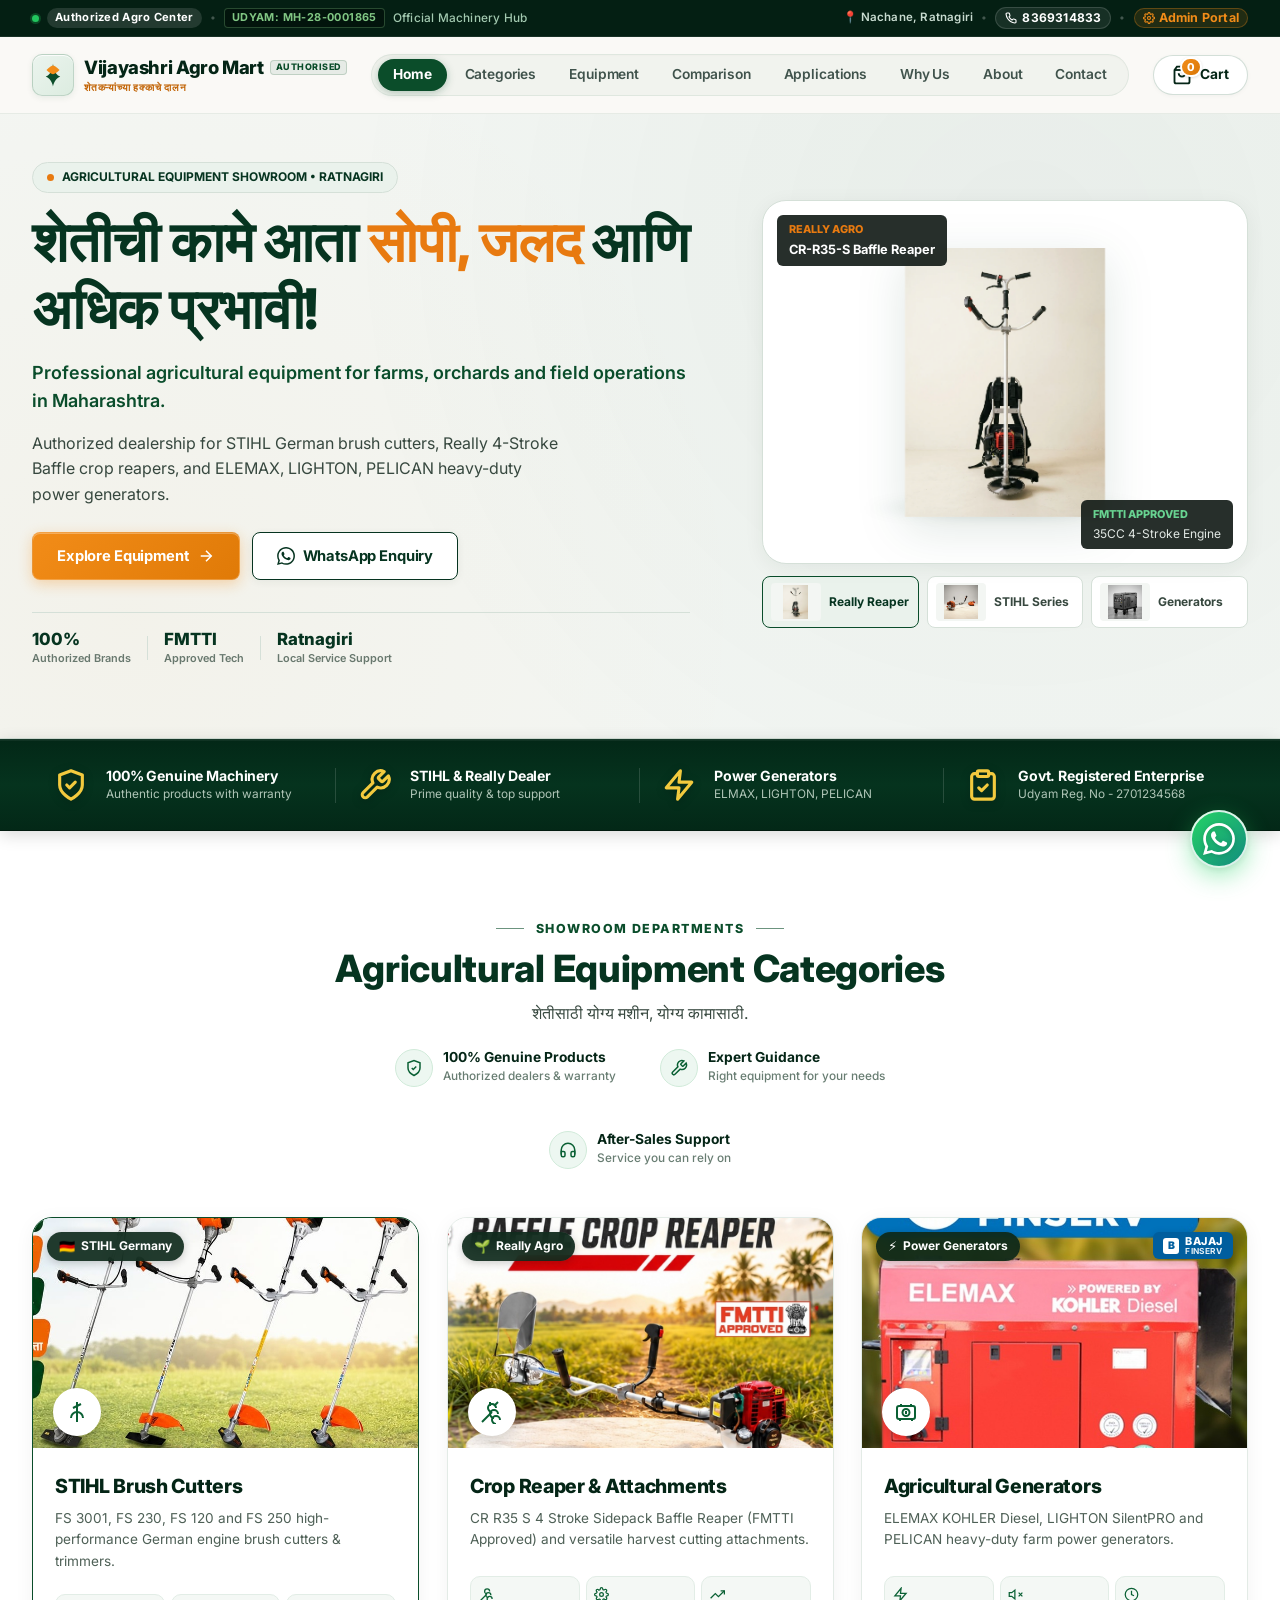
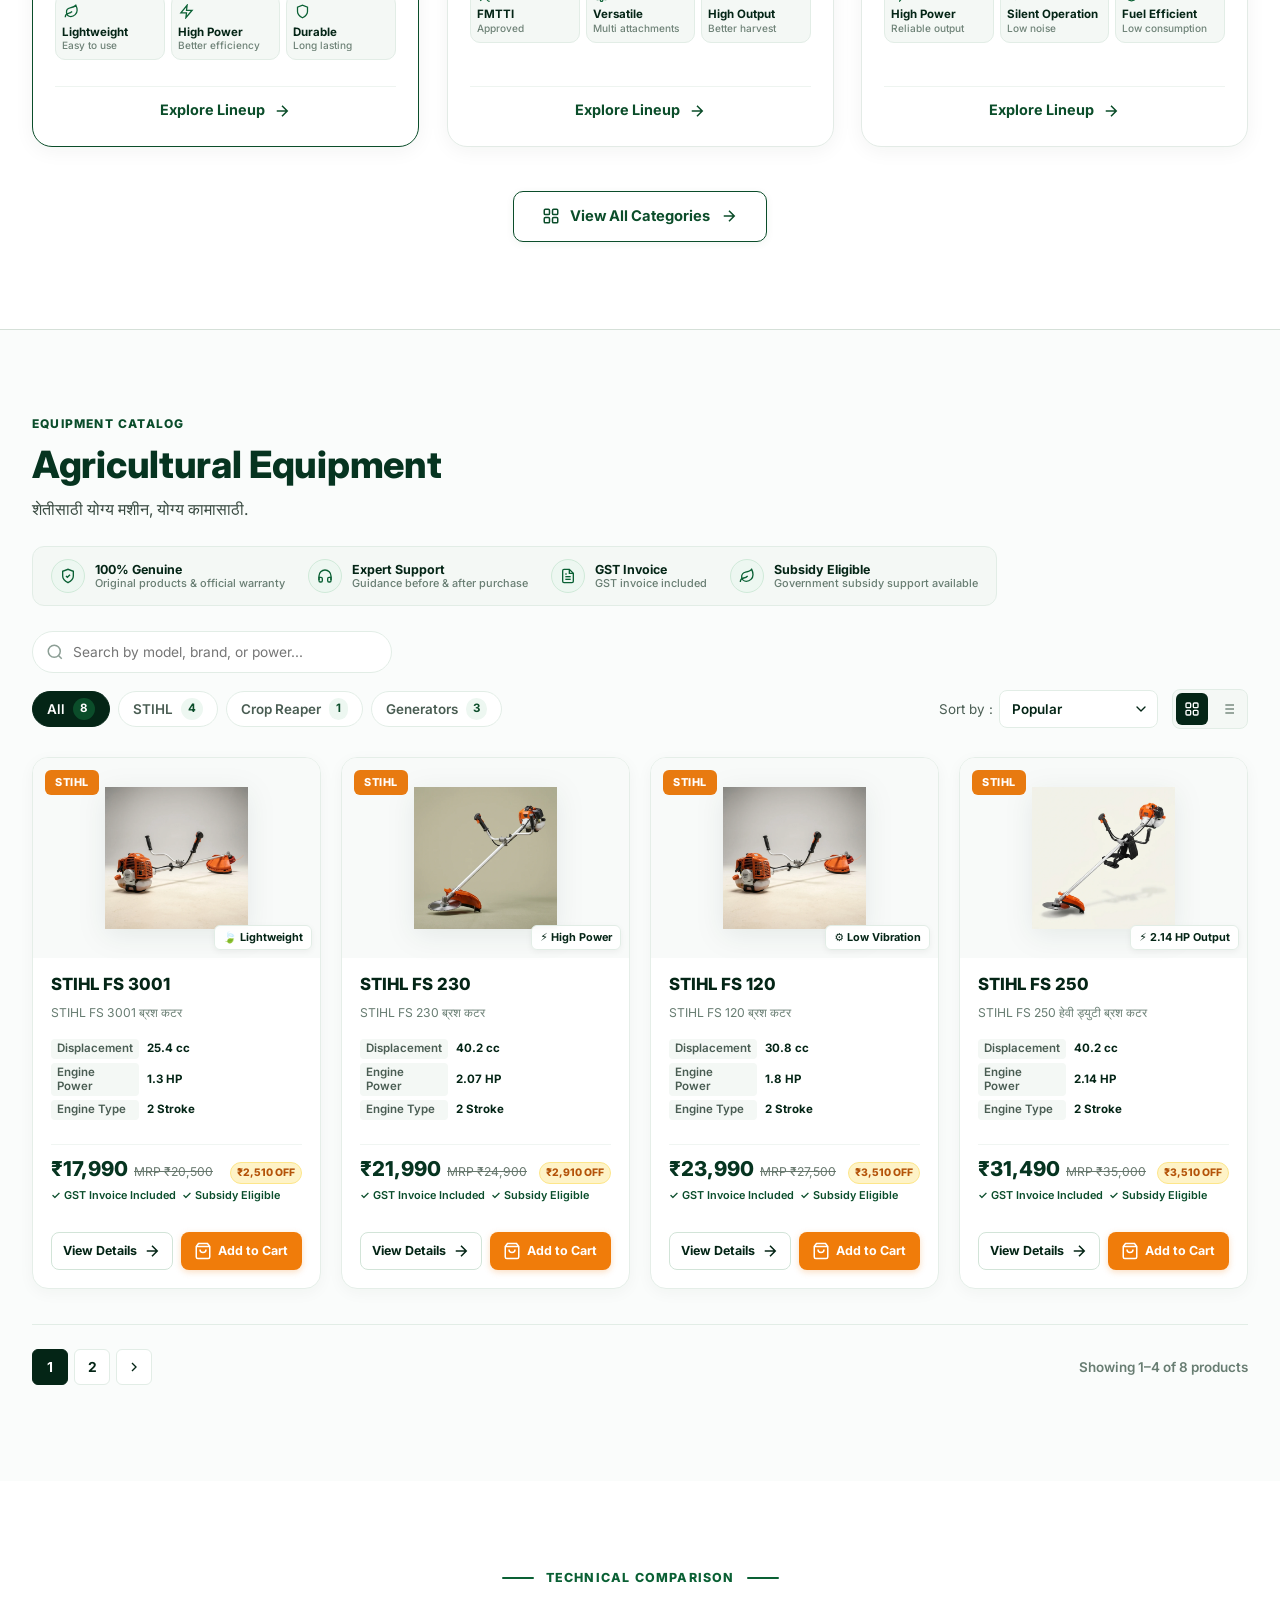
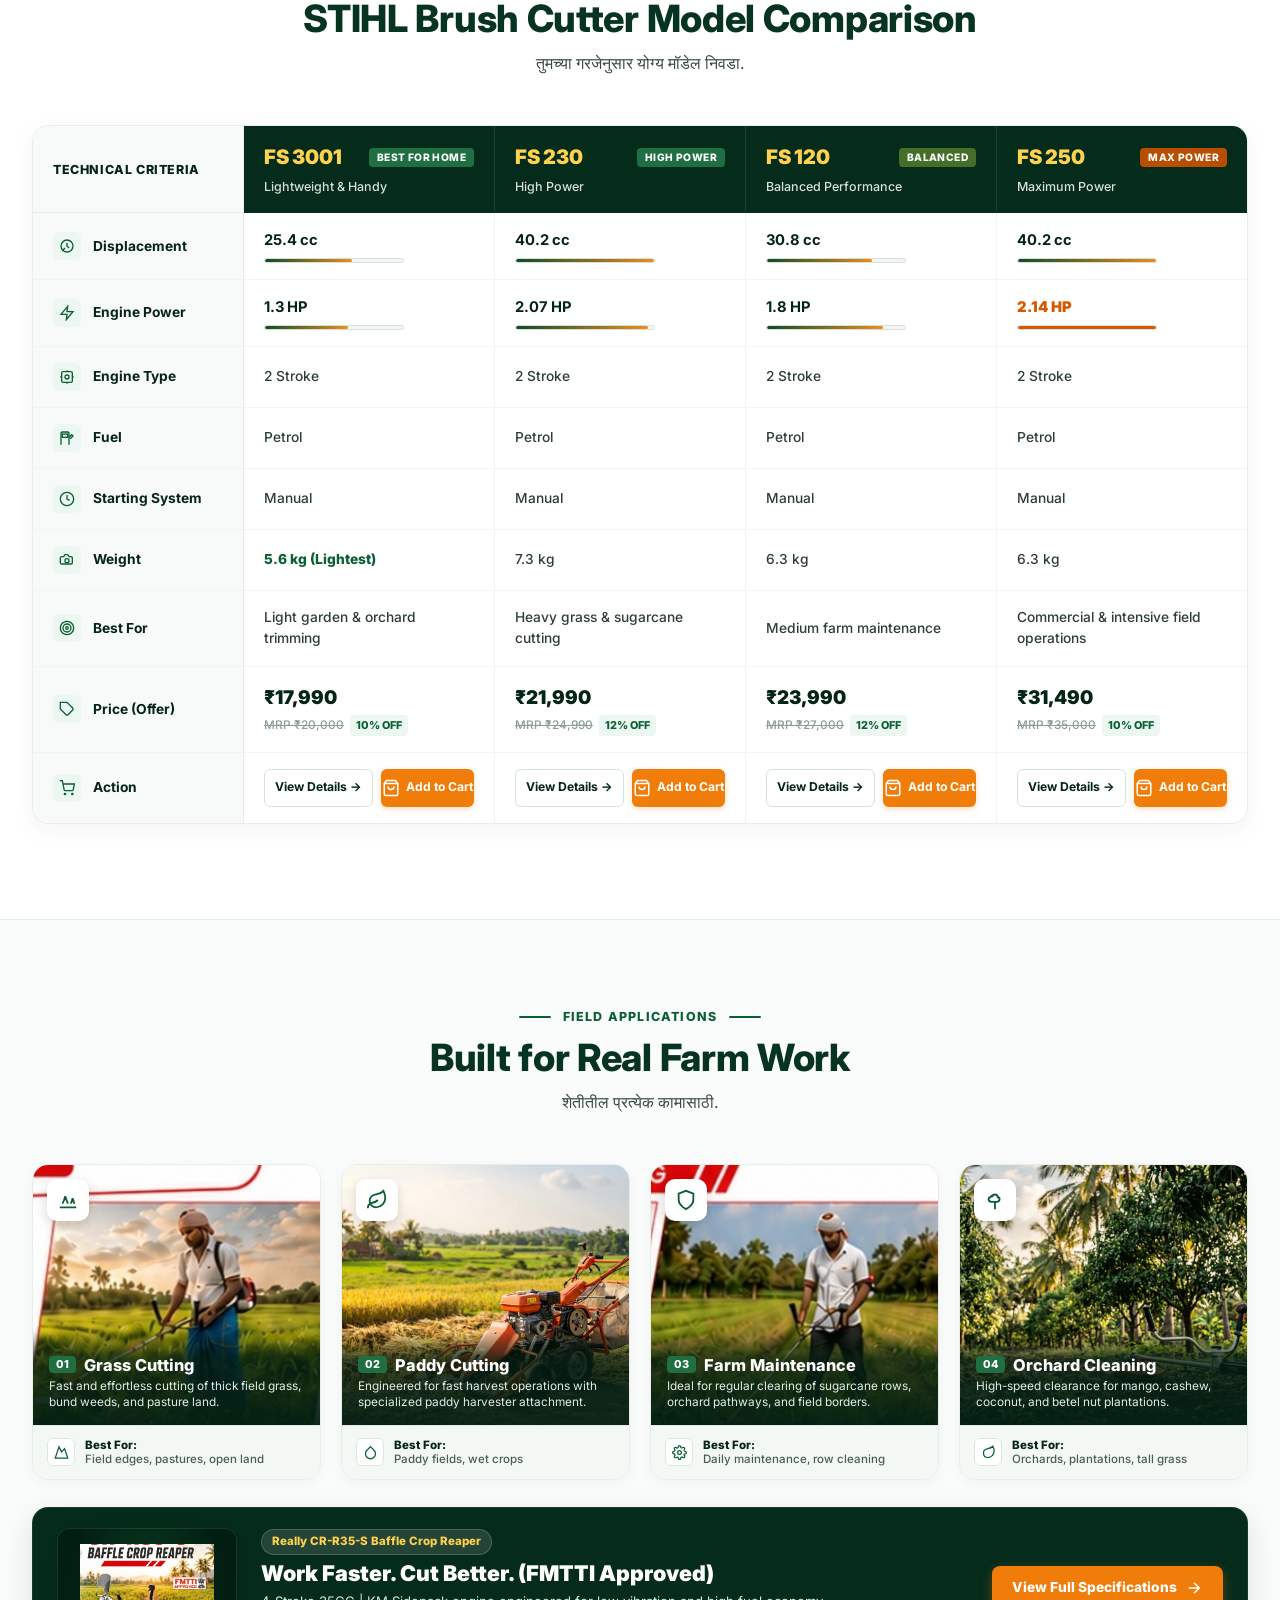
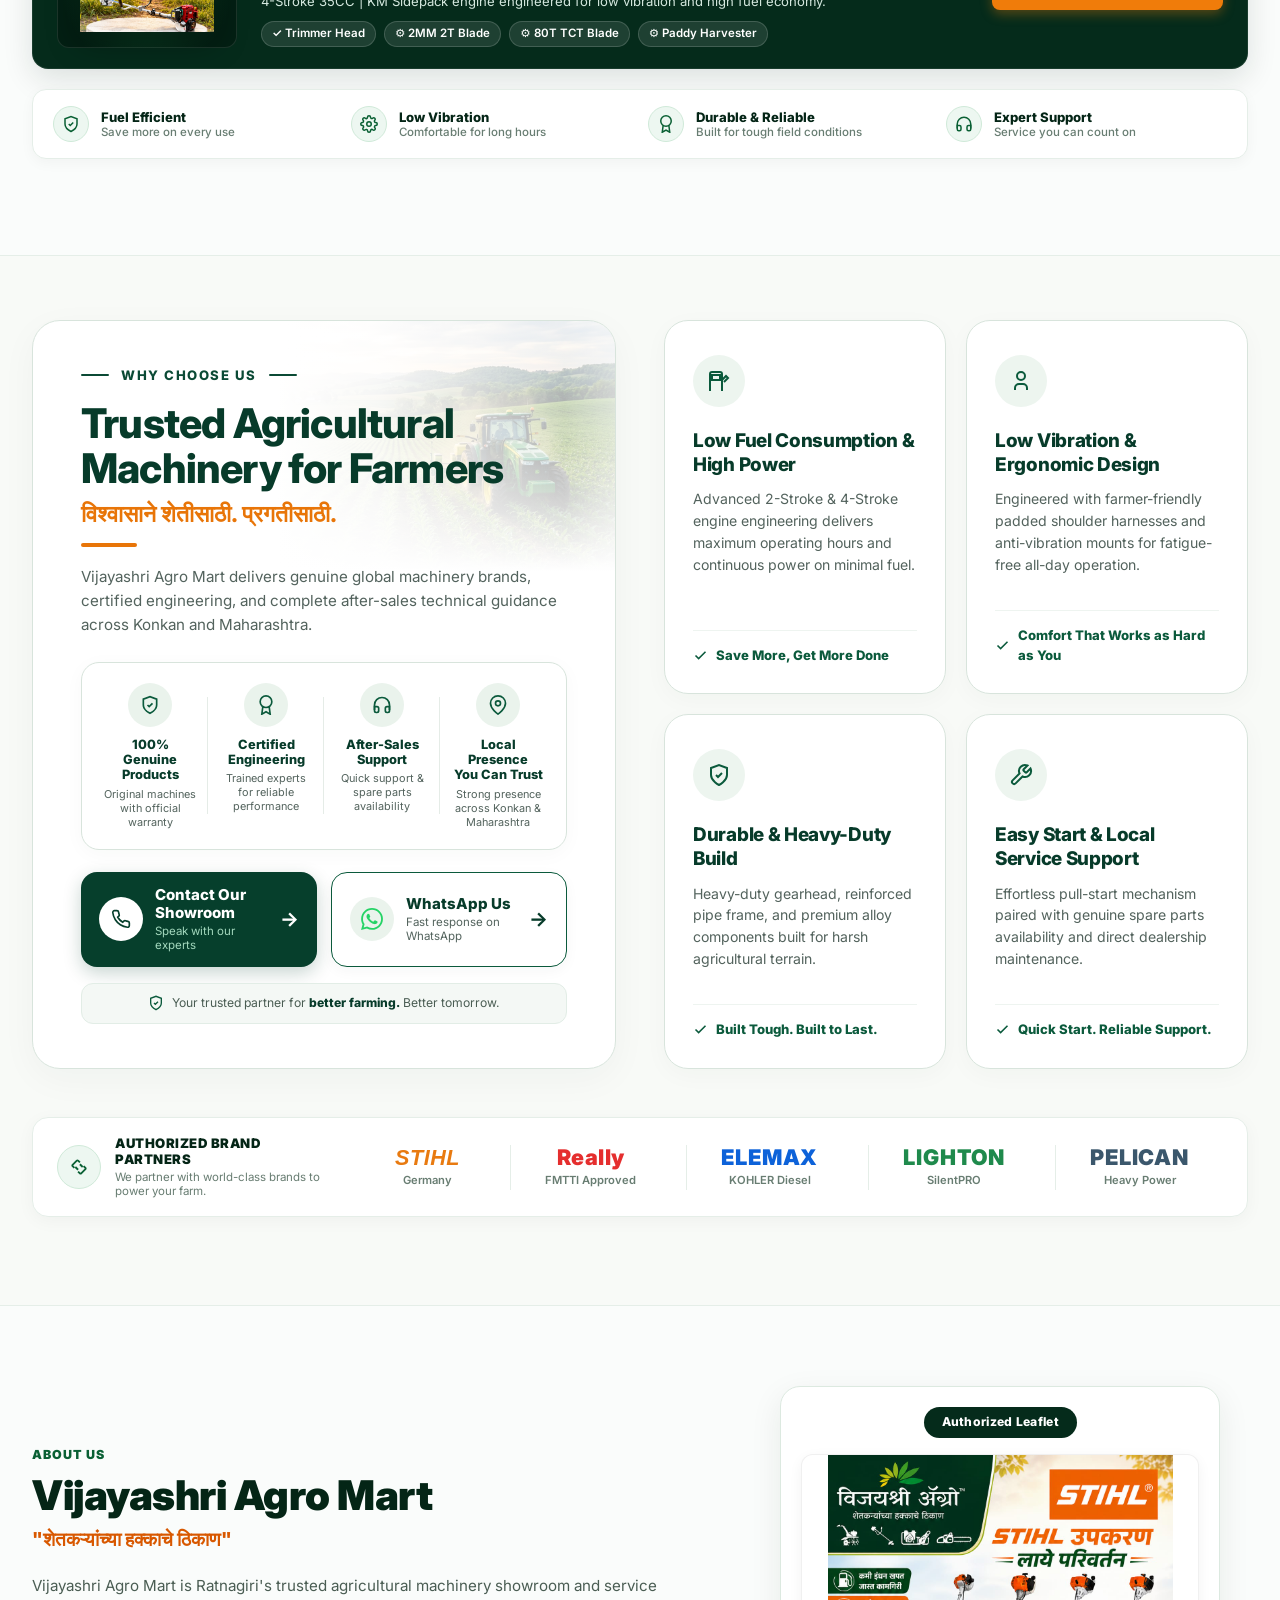
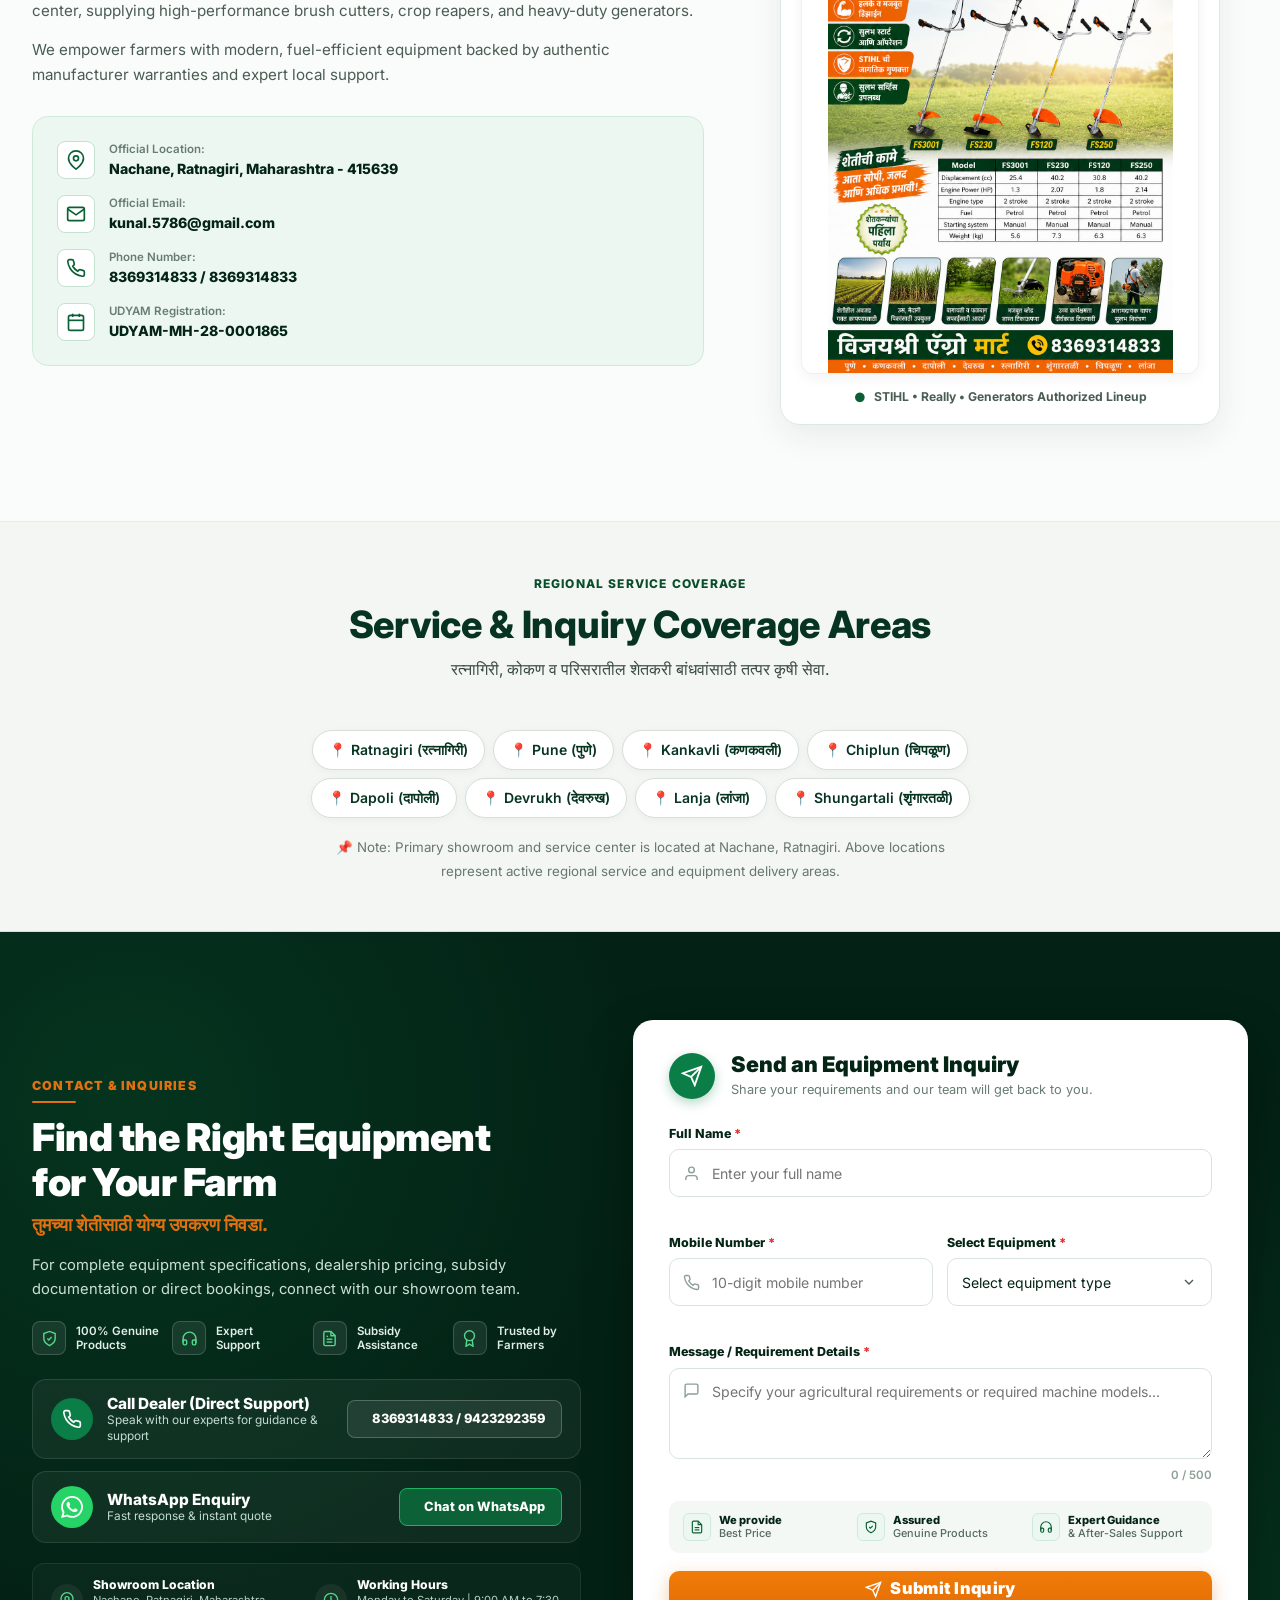
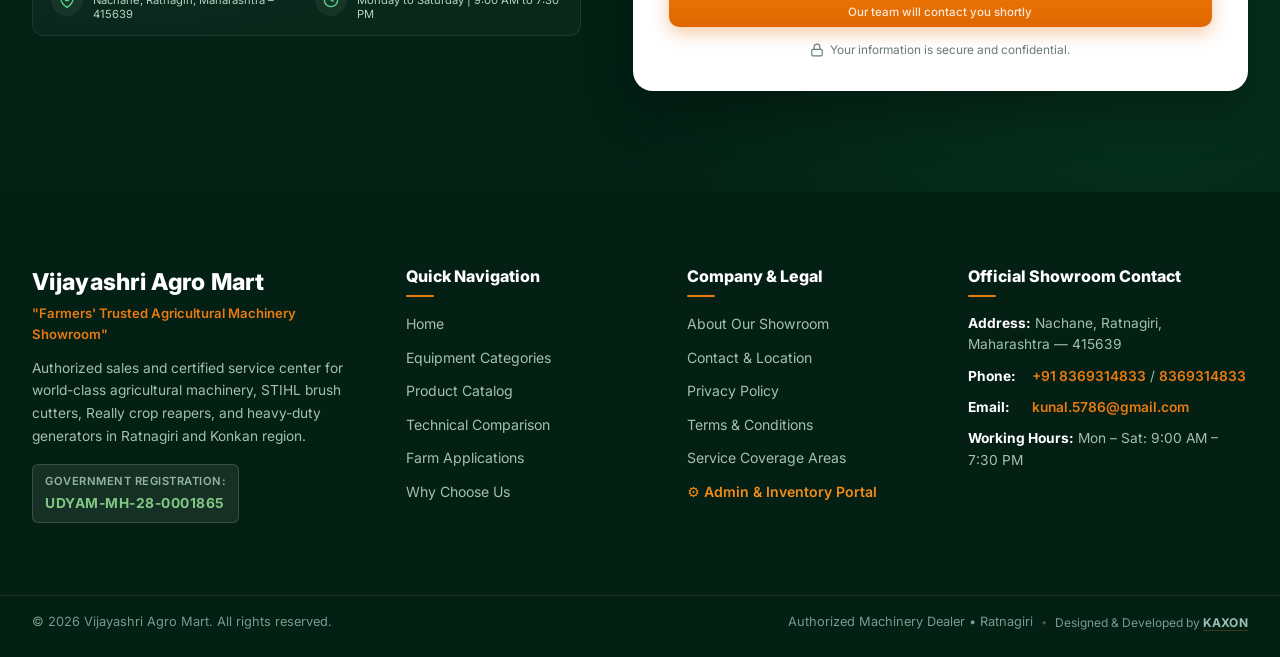
==== commit 9cdbad65: "feat(admin): implement admin dashboard and product management Add a new administrative interface to " ====
--- a/index.html
+++ b/index.html
@@ -49,14 +49,22 @@
       <div class="announcement-right">
         <span class="location-badge desktop-only">📍 Nachane, Ratnagiri</span>
         <span class="announcement-sep desktop-only" aria-hidden="true">•</span>
-        <a href="tel:9975726256" class="top-contact-link" aria-label="Call official business number">
+        <a href="tel:8369314833" class="top-contact-link" aria-label="Call official business number">
           <svg class="icon-micro" viewBox="0 0 24 24" fill="none" stroke="currentColor" stroke-width="2.2"
             aria-hidden="true">
             <path
               d="M22 16.92v3a2 2 0 0 1-2.18 2 19.79 19.79 0 0 1-8.63-3.07 19.5 19.5 0 0 1-6-6 19.79 19.79 0 0 1-3.07-8.67A2 2 0 0 1 4.11 2h3a2 2 0 0 1 2 1.72 12.84 12.84 0 0 0 .7 2.81 2 2 0 0 1-.45 2.11L8.09 9.91a16 16 0 0 0 6 6l1.27-1.27a2 2 0 0 1 2.11-.45 12.84 12.84 0 0 0 2.81.7A2 2 0 0 1 22 16.92z">
             </path>
           </svg>
-          <span class="top-contact-num">9975726256</span>
+          <span class="top-contact-num">8369314833</span>
+        </a>
+        <span class="announcement-sep" aria-hidden="true">•</span>
+        <a href="admin.html" class="top-admin-badge-link" aria-label="Open Admin Dashboard" style="display: inline-flex; align-items: center; gap: 4px; color: #F28C18; font-weight: 700; text-decoration: none; font-size: 0.78rem; padding: 2px 8px; border-radius: 9999px; background: rgba(242, 140, 24, 0.12); border: 1px solid rgba(242, 140, 24, 0.3);">
+          <svg style="width: 12px; height: 12px;" viewBox="0 0 24 24" fill="none" stroke="currentColor" stroke-width="2.2">
+            <circle cx="12" cy="12" r="3"></circle>
+            <path d="M19.4 15a1.65 1.65 0 0 0 .33 1.82l.06.06a2 2 0 0 1 0 2.83 2 2 0 0 1-2.83 0l-.06-.06a1.65 1.65 0 0 0-1.82-.33 1.65 1.65 0 0 0-1 1.51V21a2 2 0 0 1-2 2 2 2 0 0 1-2-2v-.09A1.65 1.65 0 0 0 9 19.4a1.65 1.65 0 0 0-1.82.33l-.06.06a2 2 0 0 1-2.83 0 2 2 0 0 1 0-2.83l.06-.06a1.65 1.65 0 0 0 .33-1.82 1.65 1.65 0 0 0-1.51-1H3a2 2 0 0 1-2-2 2 2 0 0 1 2-2h.09A1.65 1.65 0 0 0 4.6 9a1.65 1.65 0 0 0-.33-1.82l-.06-.06a2 2 0 0 1 0-2.83 2 2 0 0 1 2.83 0l.06.06a1.65 1.65 0 0 0 1.82.33H9a1.65 1.65 0 0 0 1-1.51V3a2 2 0 0 1 2-2 2 2 0 0 1 2 2v.09a1.65 1.65 0 0 0 1 1.51 1.65 1.65 0 0 0 1.82-.33l.06-.06a2 2 0 0 1 2.83 0 2 2 0 0 1 0 2.83l-.06.06a1.65 1.65 0 0 0-.33 1.82V9a1.65 1.65 0 0 0 1.51 1H21a2 2 0 0 1 2 2 2 2 0 0 1-2 2h-.09a1.65 1.65 0 0 0-1.51 1z"></path>
+          </svg>
+          <span>Admin Portal</span>
         </a>
       </div>
     </div>
@@ -160,7 +168,7 @@
                 <polyline points="12 5 19 12 12 19"></polyline>
               </svg>
             </a>
-            <a href="https://wa.me/919975726256?text=Hello%20Vijayashri%20Agro%20Mart,%20I%20would%20like%20to%20inquire%20about%20your%20agricultural%20machinery."
+            <a href="https://wa.me/918369314833?text=Hello%20Vijayashri%20Agro%20Mart,%20I%20would%20like%20to%20inquire%20about%20your%20agricultural%20machinery."
               target="_blank" rel="noopener noreferrer" class="btn btn-secondary-hero btn-hero-secondary">
               <svg class="icon-sm icon-wa" viewBox="0 0 24 24" fill="currentColor" aria-hidden="true">
                 <path
@@ -1476,7 +1484,7 @@
                 <span class="btn-action-arrow">→</span>
               </a>
 
-              <a href="https://wa.me/919975726256?text=Hello%20Vijayashri%20Agro%20Mart,%20I%20would%20like%20to%20know%20more%20about%20your%20agricultural%20machinery."
+              <a href="https://wa.me/918369314833?text=Hello%20Vijayashri%20Agro%20Mart,%20I%20would%20like%20to%20know%20more%20about%20your%20agricultural%20machinery."
                 target="_blank" rel="noopener noreferrer" class="btn-showroom-card-secondary">
                 <div class="btn-action-left">
                   <span class="btn-action-icon-circle wa-circle">
@@ -1683,7 +1691,7 @@
                 </div>
                 <div class="verified-info">
                   <span class="verified-label">Phone Number:</span>
-                  <span class="verified-value"><a href="tel:9975726256" class="verified-link">9975726256</a> / <a href="tel:8369314833" class="verified-link">8369314833</a></span>
+                  <span class="verified-value"><a href="tel:8369314833" class="verified-link">8369314833</a> / <a href="tel:8369314833" class="verified-link">8369314833</a></span>
                 </div>
               </div>
 
@@ -1827,12 +1835,12 @@
                   <strong class="direct-box-title">Call Dealer (Direct Support)</strong>
                   <span class="direct-box-sub">Speak with our experts for guidance & support</span>
                 </div>
-                <a href="tel:9975726256" class="btn-direct-pill call-pill">
+                <a href="tel:8369314833" class="btn-direct-pill call-pill">
                   <svg class="icon-xs" viewBox="0 0 24 24" fill="none" stroke="currentColor" stroke-width="2">
                     <path
                       d="M22 16.92v3a2 2 0 0 1-2.18 2 19.79 19.79 0 0 1-8.63-3.07 19.5 19.5 0 0 1-6-6 19.79 19.79 0 0 1-3.07-8.67A2 2 0 0 1 4.11 2h3a2 2 0 0 1 2 1.72 12.84 12.84 0 0 0 .7 2.81 2 2 0 0 1-.45 2.11L8.09 9.91a16 16 0 0 0 6 6l1.27-1.27a2 2 0 0 1 2.11-.45 12.84 12.84 0 0 0 2.81.7A2 2 0 0 1 22 16.92z" />
                   </svg>
-                  <span>9975726256 / 8369314833</span>
+                  <span>8369314833 / 9423292359</span>
                 </a>
               </div>
 
@@ -2095,6 +2103,7 @@
           <li><a href="#legal-terms" class="legal-action-link" onclick="openLegalModal('terms')">Terms & Conditions</a>
           </li>
           <li><a href="#service-areas">Service Coverage Areas</a></li>
+          <li><a href="admin.html" style="color: #F28C18; font-weight: 600;">⚙️ Admin & Inventory Portal</a></li>
         </ul>
       </div>
 
@@ -2105,7 +2114,7 @@
           <strong>Address:</strong> Nachane, Ratnagiri, Maharashtra — 415639
         </p>
         <p class="footer-contact-p">
-          <strong>Phone:</strong> <a href="tel:9975726256">+91 9975726256</a> / <a href="tel:8369314833">8369314833</a>
+          <strong>Phone:</strong> <a href="tel:8369314833">+91 8369314833</a> / <a href="tel:8369314833">8369314833</a>
         </p>
         <p class="footer-contact-p">
           <strong>Email:</strong> <a href="mailto:kunal.5786@gmail.com">kunal.5786@gmail.com</a>
@@ -2152,7 +2161,7 @@
       </svg>
       <span>Equipment</span>
     </a>
-    <a href="https://wa.me/919975726256?text=Hello%20Vijayashri%20Agro%20Mart,%20I%20would%20like%20to%20inquire%20about%20agricultural%20machinery."
+    <a href="https://wa.me/918369314833?text=Hello%20Vijayashri%20Agro%20Mart,%20I%20would%20like%20to%20inquire%20about%20agricultural%20machinery."
       target="_blank" rel="noopener noreferrer" class="mobile-bottom-item wa-item" aria-label="WhatsApp Enquiry">
       <svg class="mobile-nav-icon" viewBox="0 0 24 24" fill="currentColor" aria-hidden="true">
         <path
@@ -2173,7 +2182,7 @@
       </div>
       <span>Cart</span>
     </button>
-    <a href="tel:9975726256" class="mobile-bottom-item call-item" aria-label="Call Vijayashri Agro Mart">
+    <a href="tel:8369314833" class="mobile-bottom-item call-item" aria-label="Call Vijayashri Agro Mart">
       <svg class="mobile-nav-icon" viewBox="0 0 24 24" fill="none" stroke="currentColor" stroke-width="2"
         aria-hidden="true">
         <path
@@ -2388,7 +2397,7 @@
                       <div class="upi-id-box">
                         <span class="upi-id-label">Official Dealership UPI ID:</span>
                         <div class="upi-id-copy-row">
-                          <code id="upiIdText">9975726256@okbizaxis</code>
+                          <code id="upiIdText">8369314833@okbizaxis</code>
                           <button type="button" class="btn-copy-upi" id="copyUpiBtn" onclick="copyUpiId()"
                             aria-label="Copy UPI ID">
                             <svg class="icon-sm" viewBox="0 0 24 24" fill="none" stroke="currentColor" stroke-width="2">
@@ -2505,7 +2514,7 @@
         </div>
 
         <div class="success-actions-vertical">
-          <a href="tel:9975726256" class="btn btn-primary btn-lg">
+          <a href="tel:8369314833" class="btn btn-primary btn-lg">
             <svg class="icon-sm" viewBox="0 0 24 24" fill="none" stroke="currentColor" stroke-width="2"
               aria-hidden="true">
               <path
@@ -2536,7 +2545,7 @@
   </div>
 
   <!-- Floating Luxury WhatsApp Support Button -->
-  <a href="https://wa.me/919975726256?text=Hello%20Vijayashri%20Agro%20Mart,%20I%20would%20like%20to%20inquire%20about%20agricultural%20machinery."
+  <a href="https://wa.me/918369314833?text=Hello%20Vijayashri%20Agro%20Mart,%20I%20would%20like%20to%20inquire%20about%20agricultural%20machinery."
     target="_blank" rel="noopener noreferrer" class="floating-whatsapp-btn" id="floatingWhatsappBtn"
     aria-label="Chat with Vijayashri Agro Mart on WhatsApp">
     <div class="floating-wa-pulse-ring" aria-hidden="true"></div>
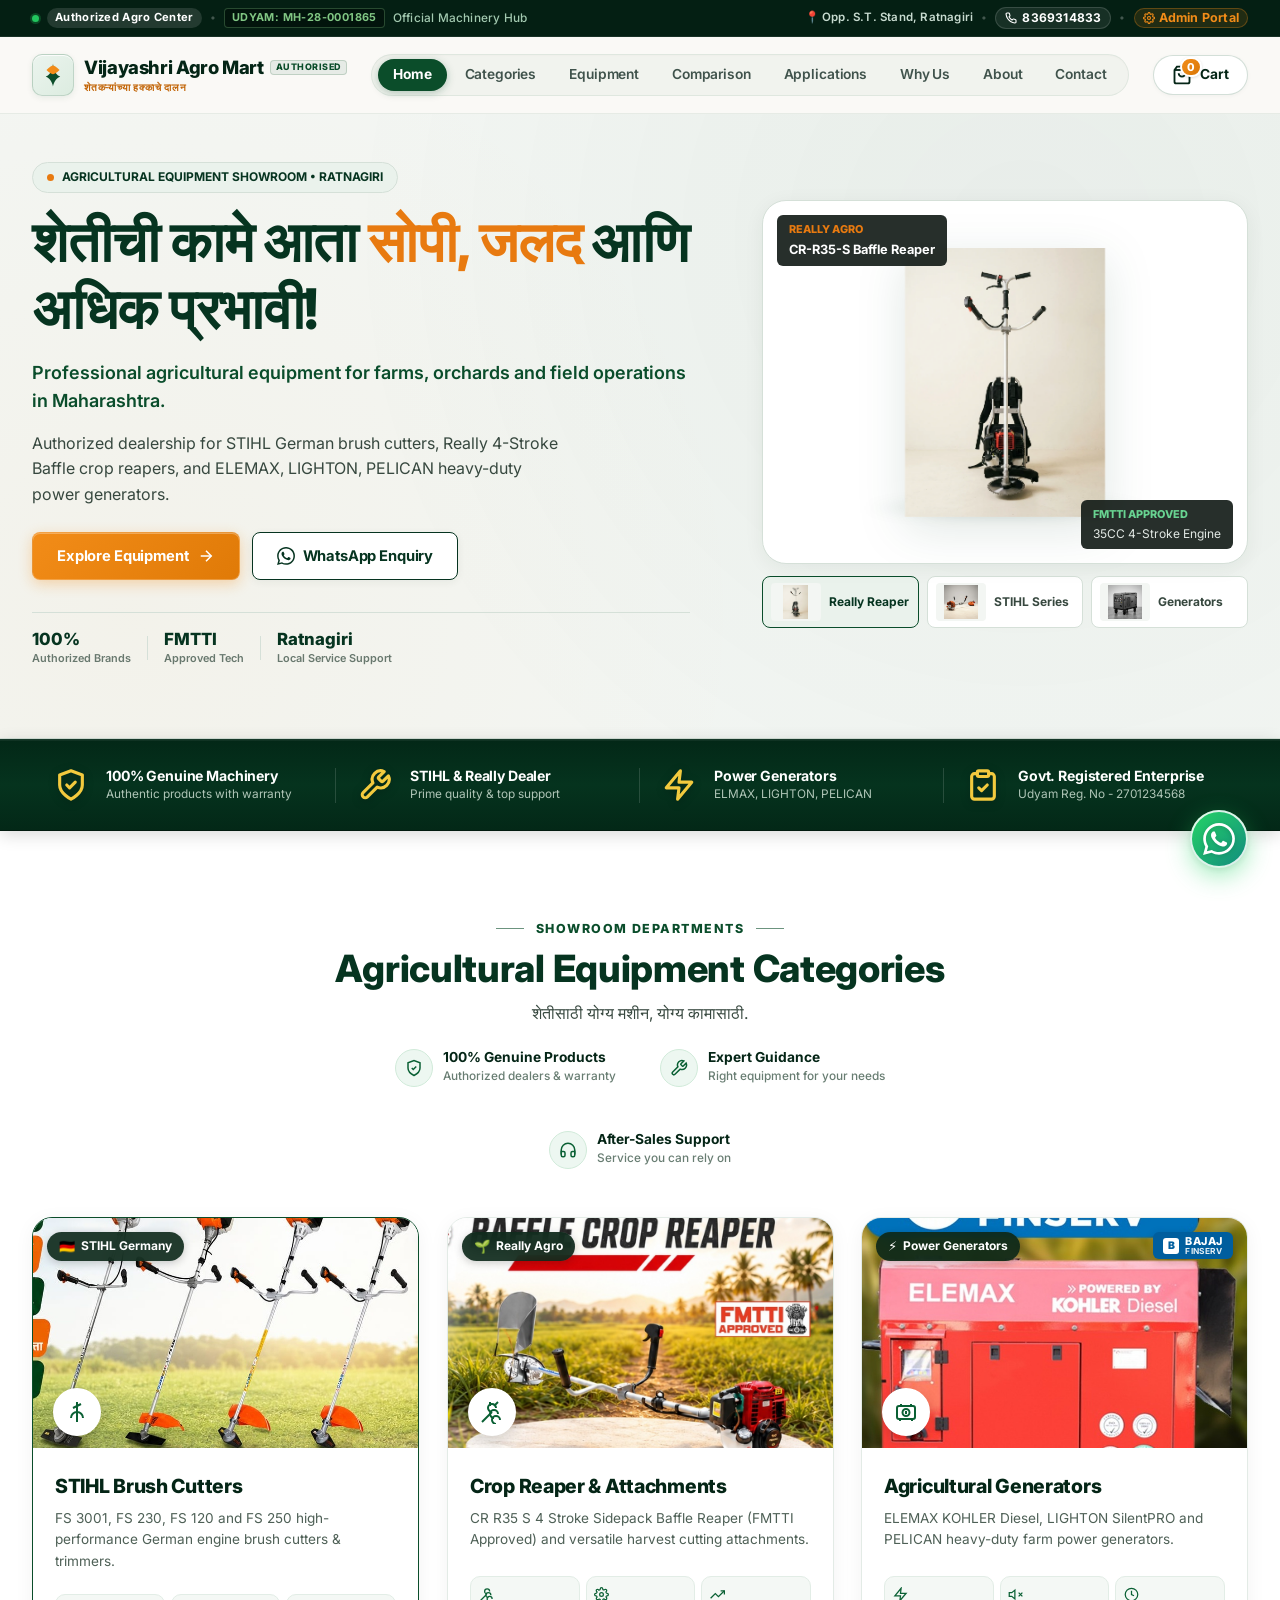
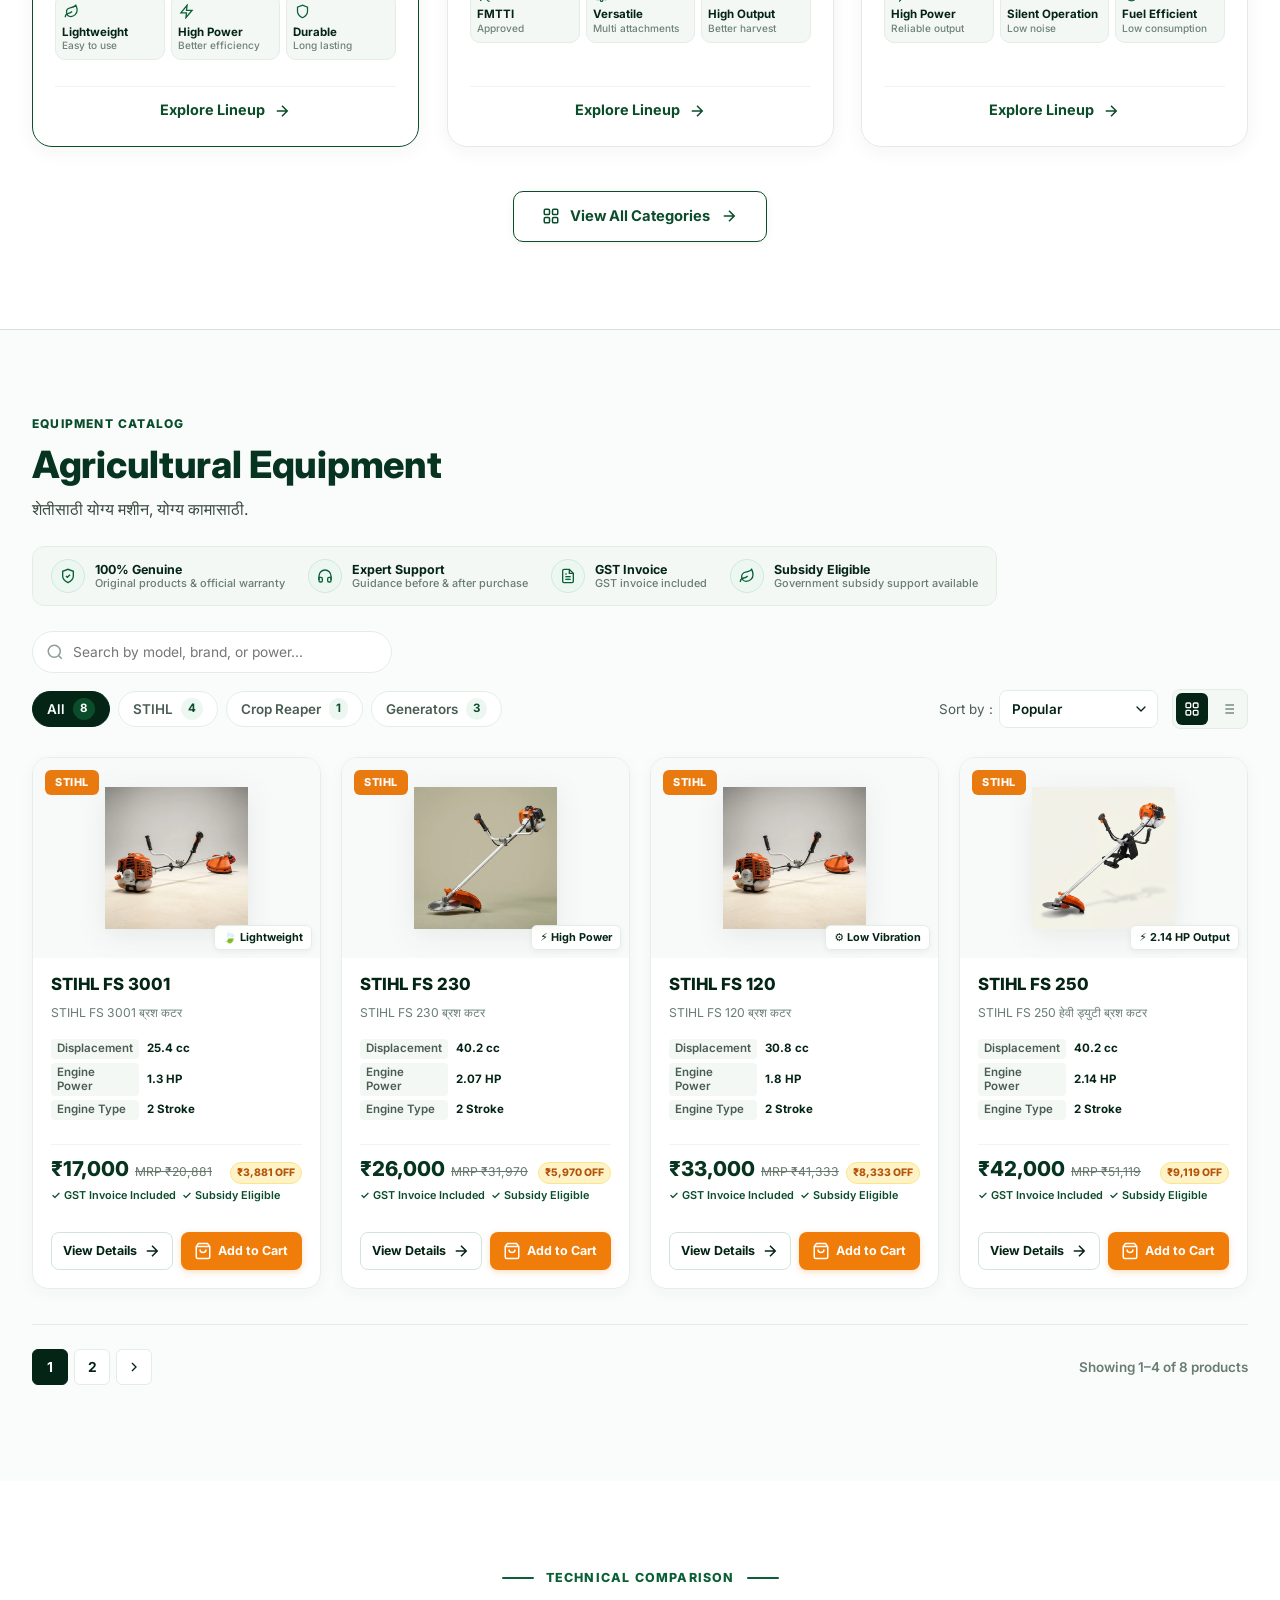
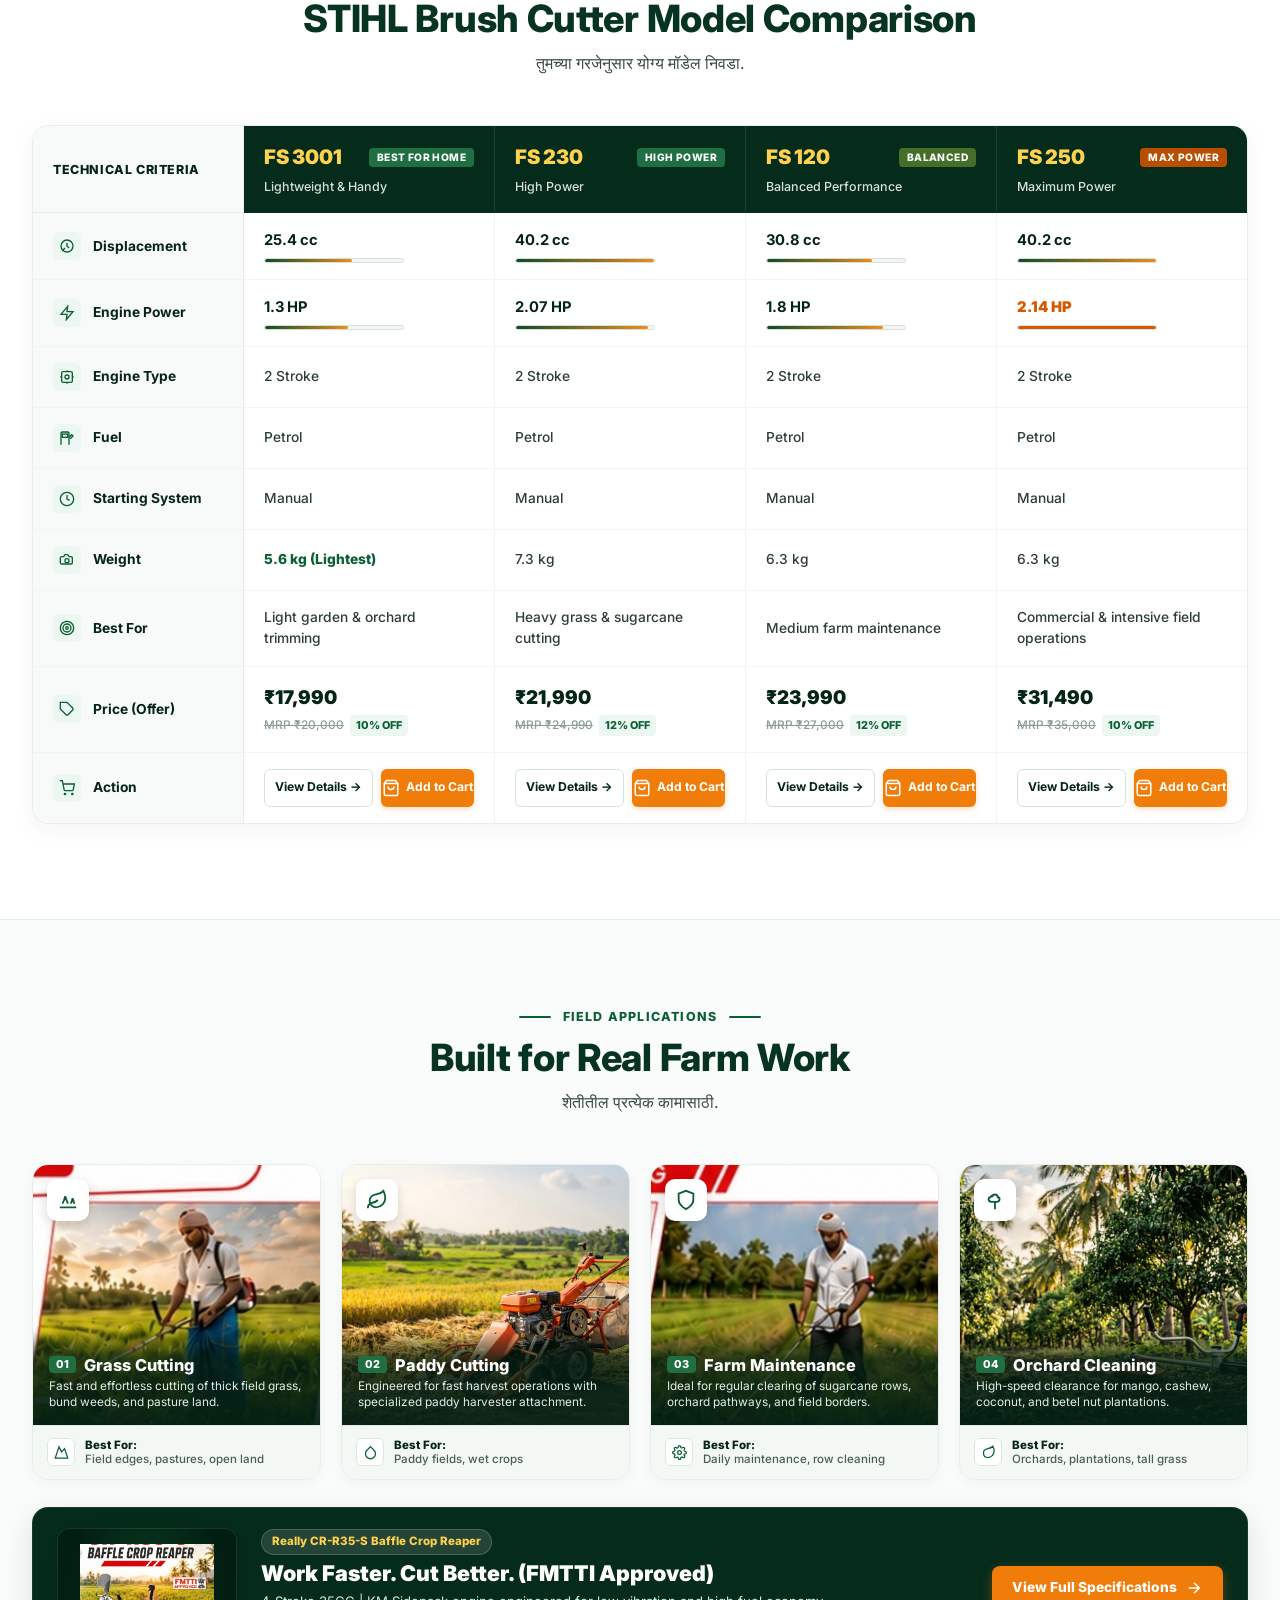
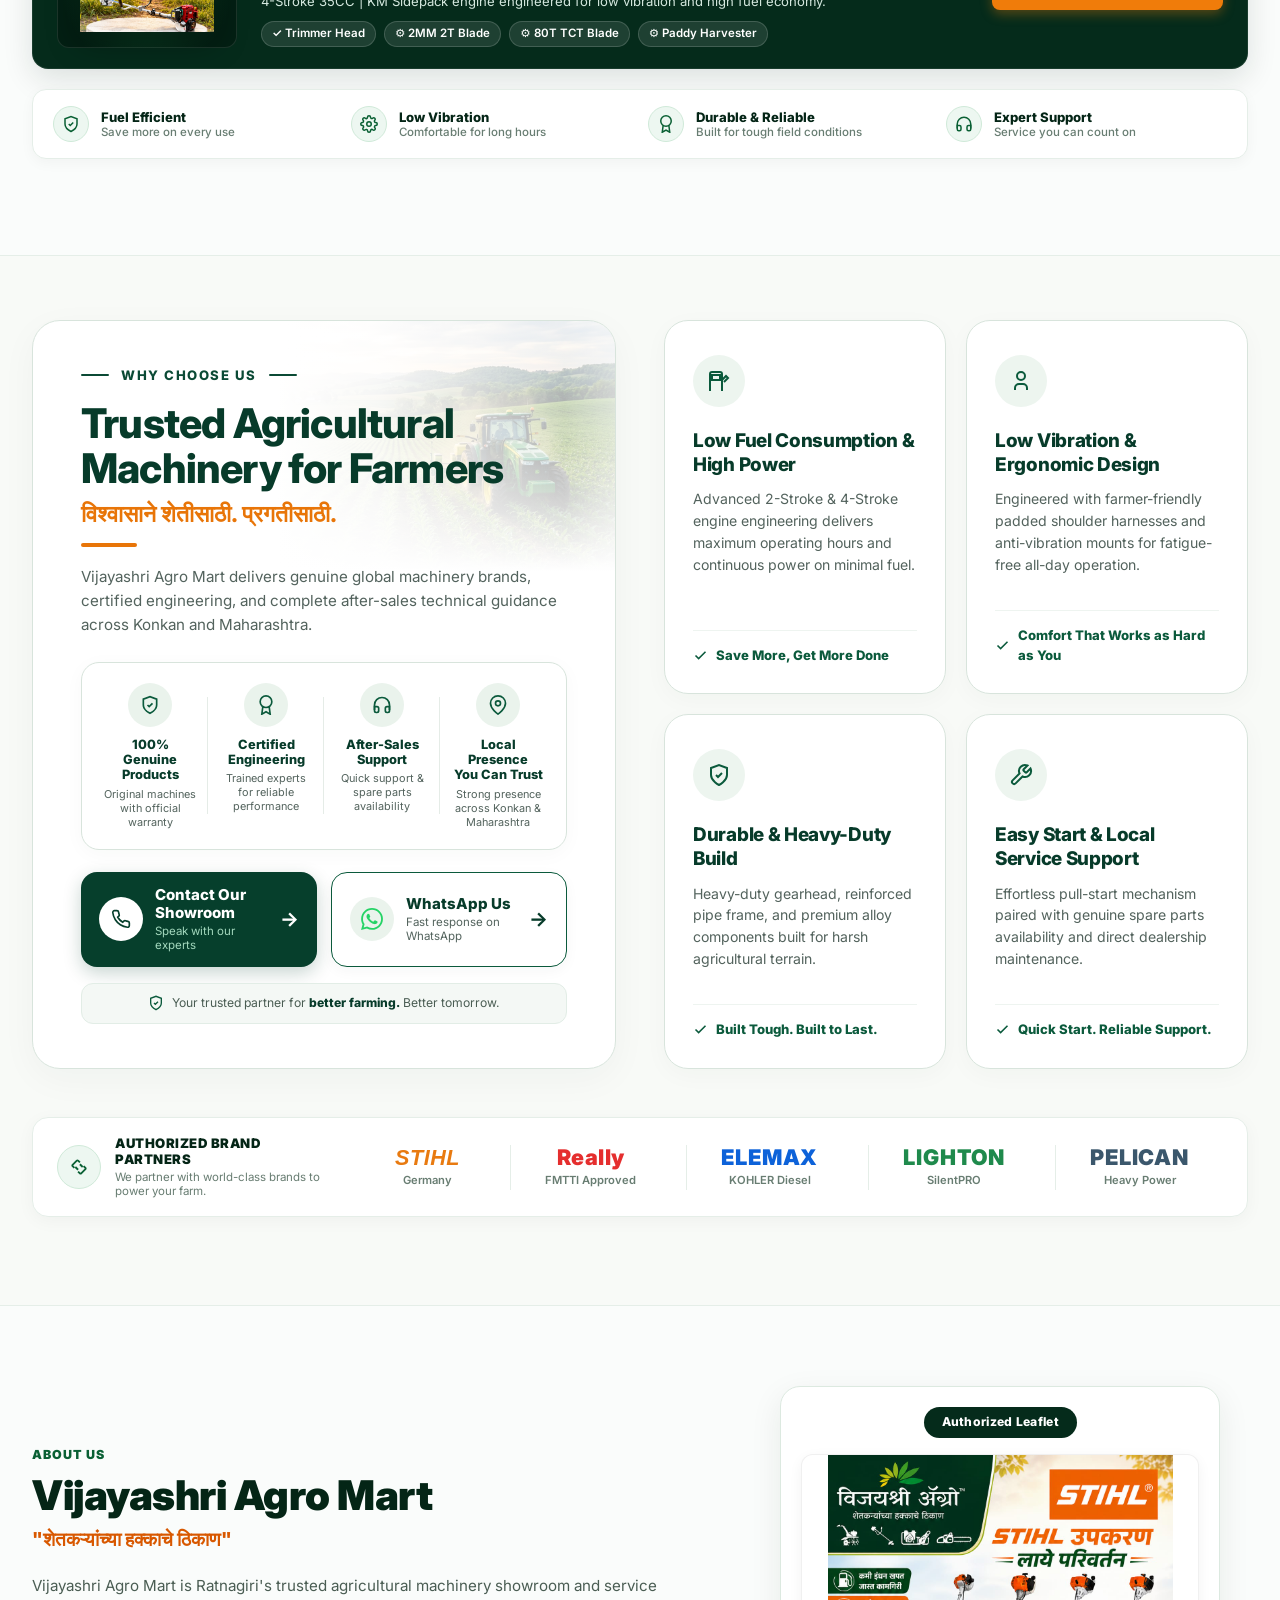
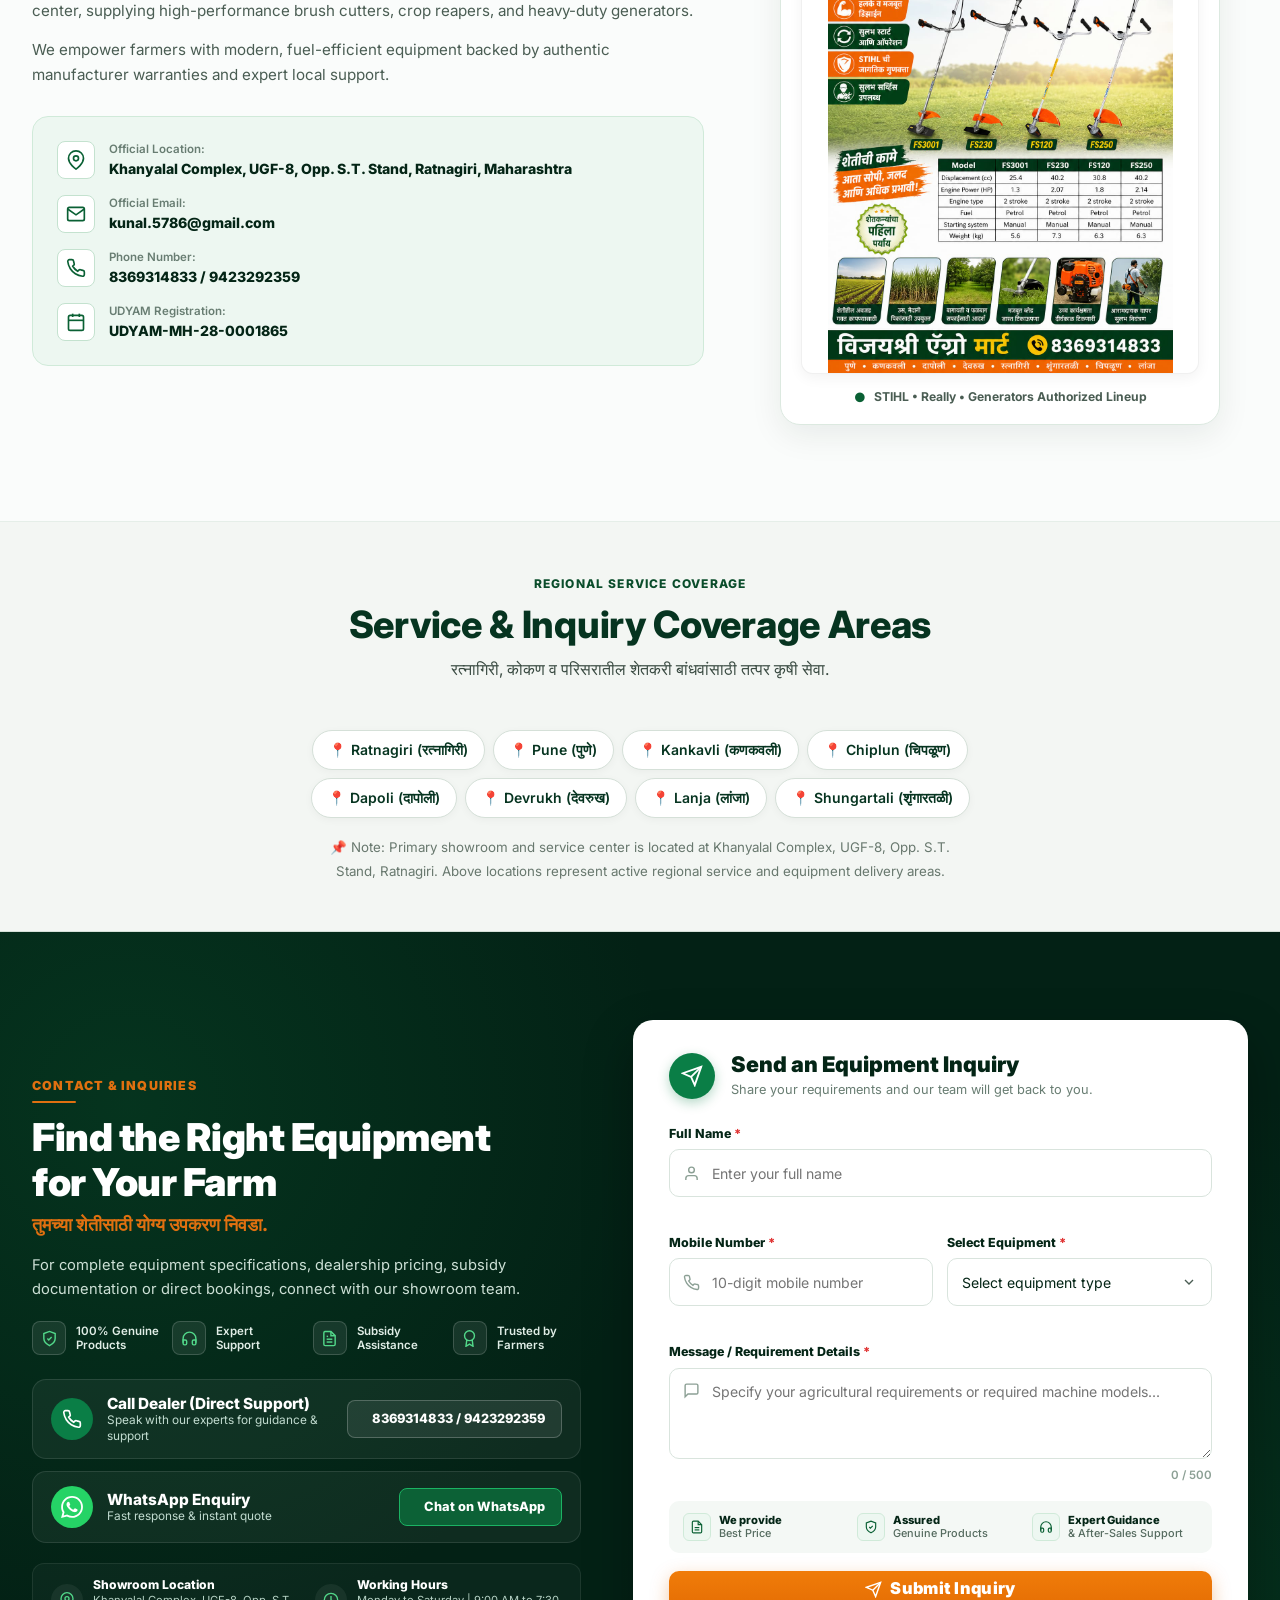
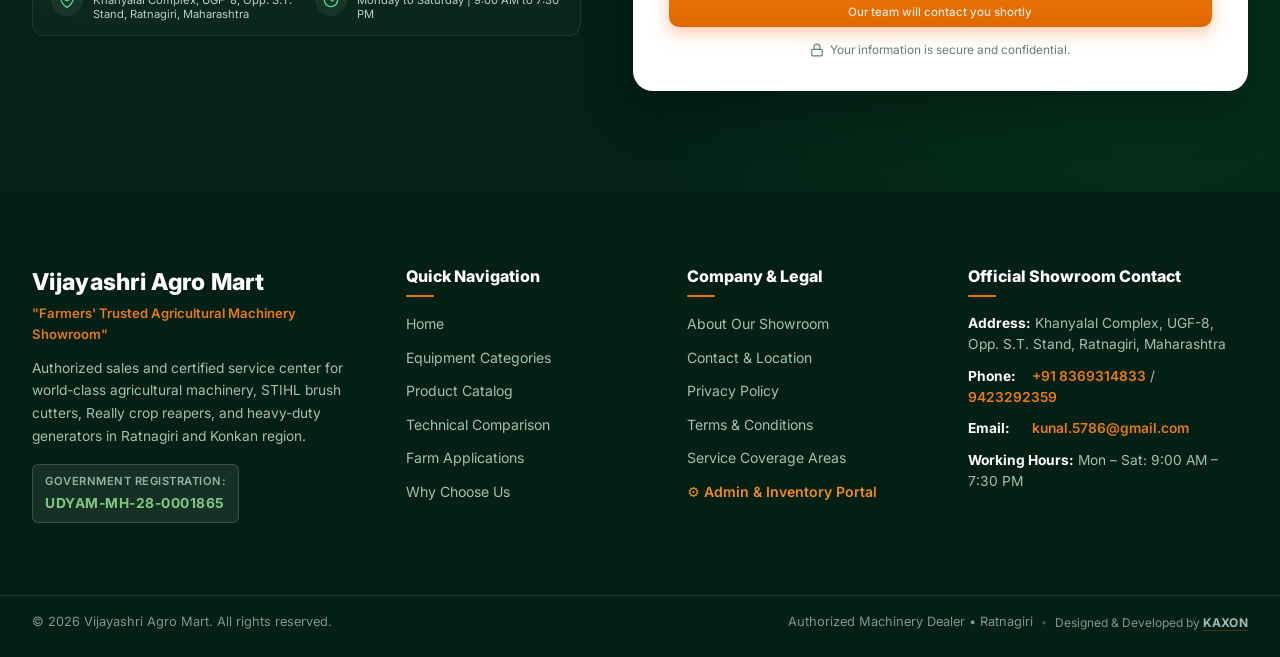
==== commit 40479bcf: "feat(config): update business metadata and product catalog schema Update official business location," ====
--- a/index.html
+++ b/index.html
@@ -8,7 +8,7 @@
   <meta name="description"
     content="Vijayashri Agro Mart - Premium agricultural equipment, STIHL brush cutters, crop reapers and generators for modern farming in Ratnagiri & Maharashtra.">
   <meta name="keywords"
-    content="agricultural equipment, farm equipment, STIHL brush cutter, crop reaper, really reaper, generators, Vijayashri Agro Mart, Ratnagiri agriculture, Nachane">
+    content="agricultural equipment, farm equipment, STIHL brush cutter, crop reaper, really reaper, generators, Vijayashri Agro Mart, Ratnagiri agriculture, Khanyalal Complex">
   <meta name="author" content="Vijayashri Agro Mart">
   <meta name="theme-color" content="#063B25">
 
@@ -47,7 +47,7 @@
         <span class="announcement-text desktop-only">Official Machinery Hub</span>
       </div>
       <div class="announcement-right">
-        <span class="location-badge desktop-only">📍 Nachane, Ratnagiri</span>
+        <span class="location-badge desktop-only">📍 Opp. S.T. Stand, Ratnagiri</span>
         <span class="announcement-sep desktop-only" aria-hidden="true">•</span>
         <a href="tel:8369314833" class="top-contact-link" aria-label="Call official business number">
           <svg class="icon-micro" viewBox="0 0 24 24" fill="none" stroke="currentColor" stroke-width="2.2"
@@ -1665,7 +1665,7 @@
                 </div>
                 <div class="verified-info">
                   <span class="verified-label">Official Location:</span>
-                  <strong class="verified-value">Nachane, Ratnagiri, Maharashtra - 415639</strong>
+                  <strong class="verified-value">Khanyalal Complex, UGF-8, Opp. S.T. Stand, Ratnagiri, Maharashtra</strong>
                 </div>
               </div>
 
@@ -1691,7 +1691,7 @@
                 </div>
                 <div class="verified-info">
                   <span class="verified-label">Phone Number:</span>
-                  <span class="verified-value"><a href="tel:8369314833" class="verified-link">8369314833</a> / <a href="tel:8369314833" class="verified-link">8369314833</a></span>
+                  <span class="verified-value"><a href="tel:8369314833" class="verified-link">8369314833</a> / <a href="tel:9423292359" class="verified-link">9423292359</a></span>
                 </div>
               </div>
 
@@ -1749,7 +1749,7 @@
         </div>
 
         <p class="service-disclaimer-note">
-          <small>📌 Note: Primary showroom and service center is located at Nachane, Ratnagiri. Above locations
+          <small>📌 Note: Primary showroom and service center is located at Khanyalal Complex, UGF-8, Opp. S.T. Stand, Ratnagiri. Above locations
             represent active regional service and equipment delivery areas.</small>
         </p>
       </div>
@@ -1877,7 +1877,7 @@
                 </div>
                 <div class="strip-txt">
                   <strong class="strip-head">Showroom Location</strong>
-                  <span class="strip-body">Nachane, Ratnagiri, Maharashtra – 415639</span>
+                  <span class="strip-body">Khanyalal Complex, UGF-8, Opp. S.T. Stand, Ratnagiri, Maharashtra</span>
                 </div>
               </div>
 
@@ -2111,10 +2111,10 @@
       <div class="footer-col contact-col">
         <h4 class="footer-col-heading">Official Showroom Contact</h4>
         <p class="footer-contact-p">
-          <strong>Address:</strong> Nachane, Ratnagiri, Maharashtra — 415639
+          <strong>Address:</strong> Khanyalal Complex, UGF-8, Opp. S.T. Stand, Ratnagiri, Maharashtra
         </p>
         <p class="footer-contact-p">
-          <strong>Phone:</strong> <a href="tel:8369314833">+91 8369314833</a> / <a href="tel:8369314833">8369314833</a>
+          <strong>Phone:</strong> <a href="tel:8369314833">+91 8369314833</a> / <a href="tel:9423292359">9423292359</a>
         </p>
         <p class="footer-contact-p">
           <strong>Email:</strong> <a href="mailto:kunal.5786@gmail.com">kunal.5786@gmail.com</a>
@@ -2306,7 +2306,7 @@
                 <div class="form-group">
                   <label for="checkoutCity" class="form-label">City / Village <span class="req"
                       aria-hidden="true">*</span></label>
-                  <input type="text" id="checkoutCity" class="form-input" placeholder="e.g. Nachane" required>
+                  <input type="text" id="checkoutCity" class="form-input" placeholder="e.g. Ratnagiri" required>
                   <span class="field-error" id="checkoutCityError" role="alert"></span>
                 </div>
                 <div class="form-group">
--- a/style.css
+++ b/style.css
@@ -2684,10 +2684,6 @@
   border-radius: 50%;
   background-color: #EDF7F1;
   color: #0A6034;
-  display: flex;
-  align-items: center;
-  justify-content: center;
-}
   display: flex;
   align-items: center;
   justify-content: center;
